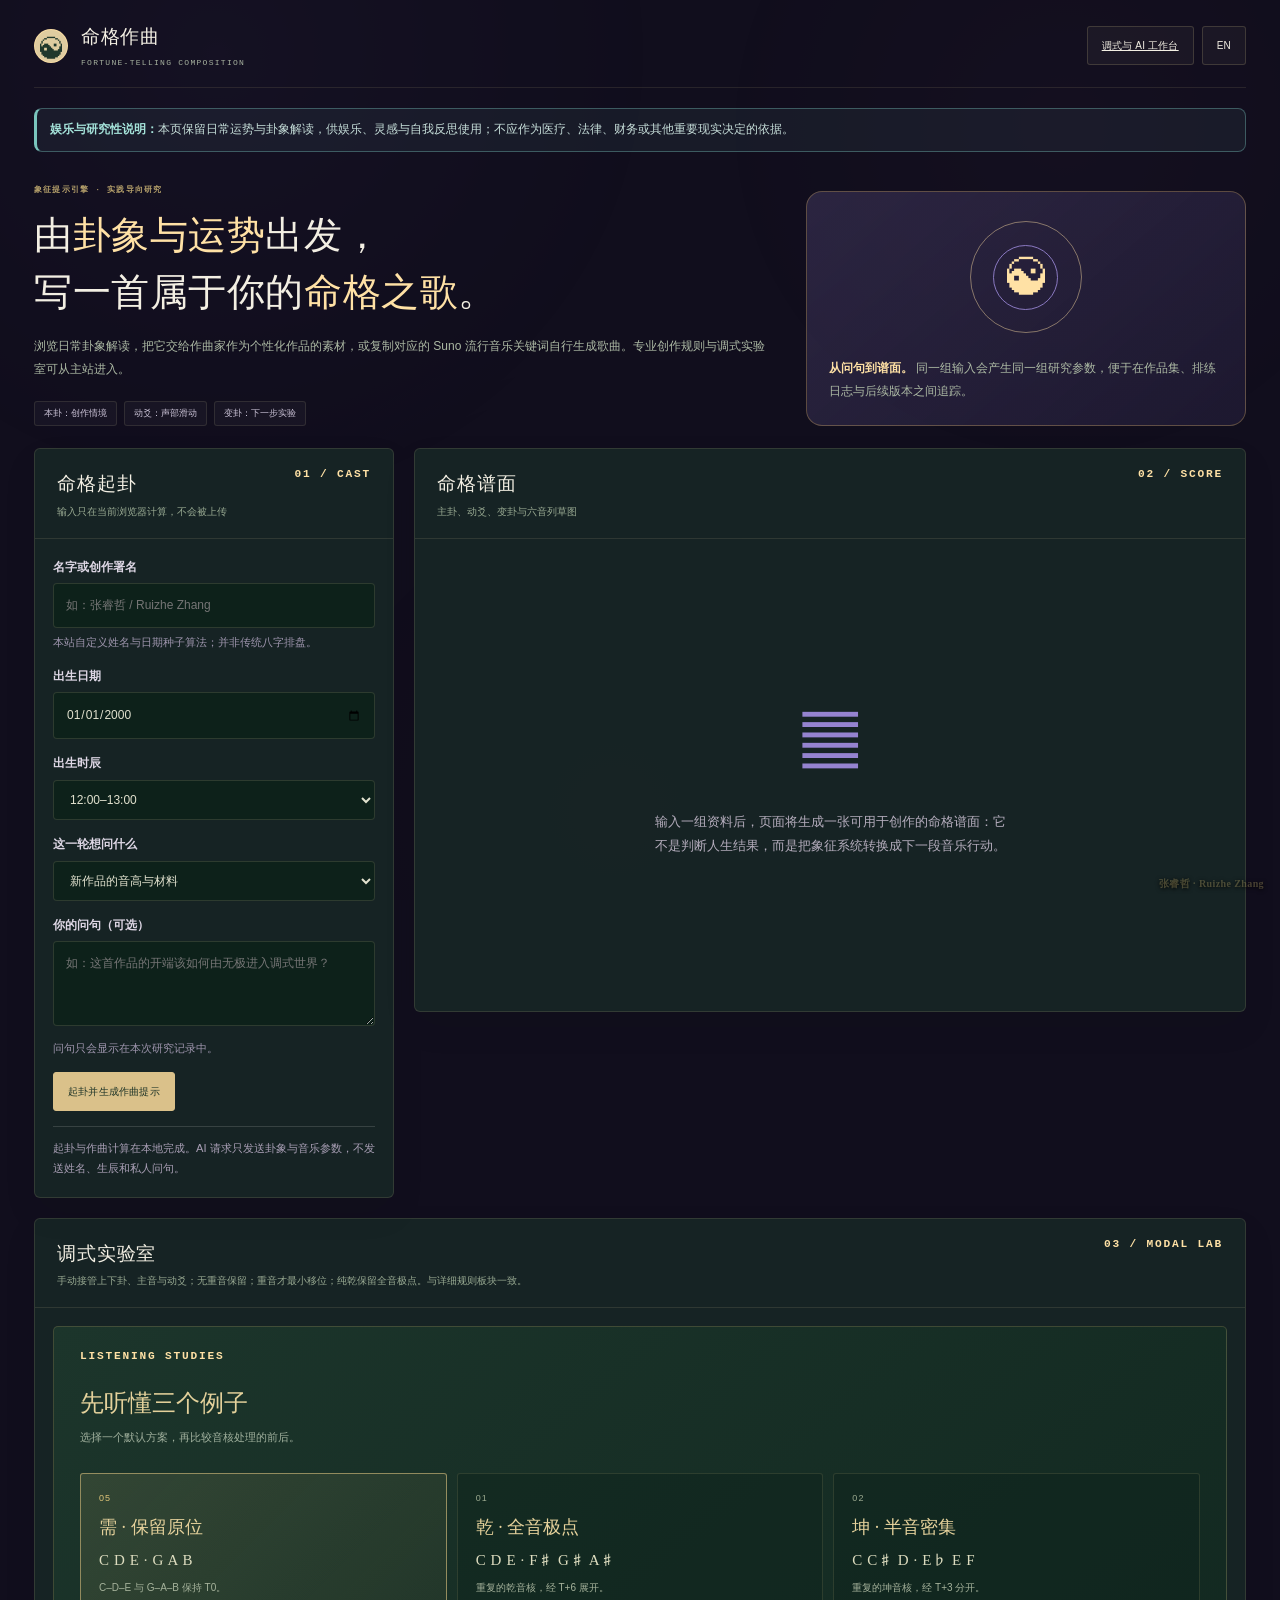
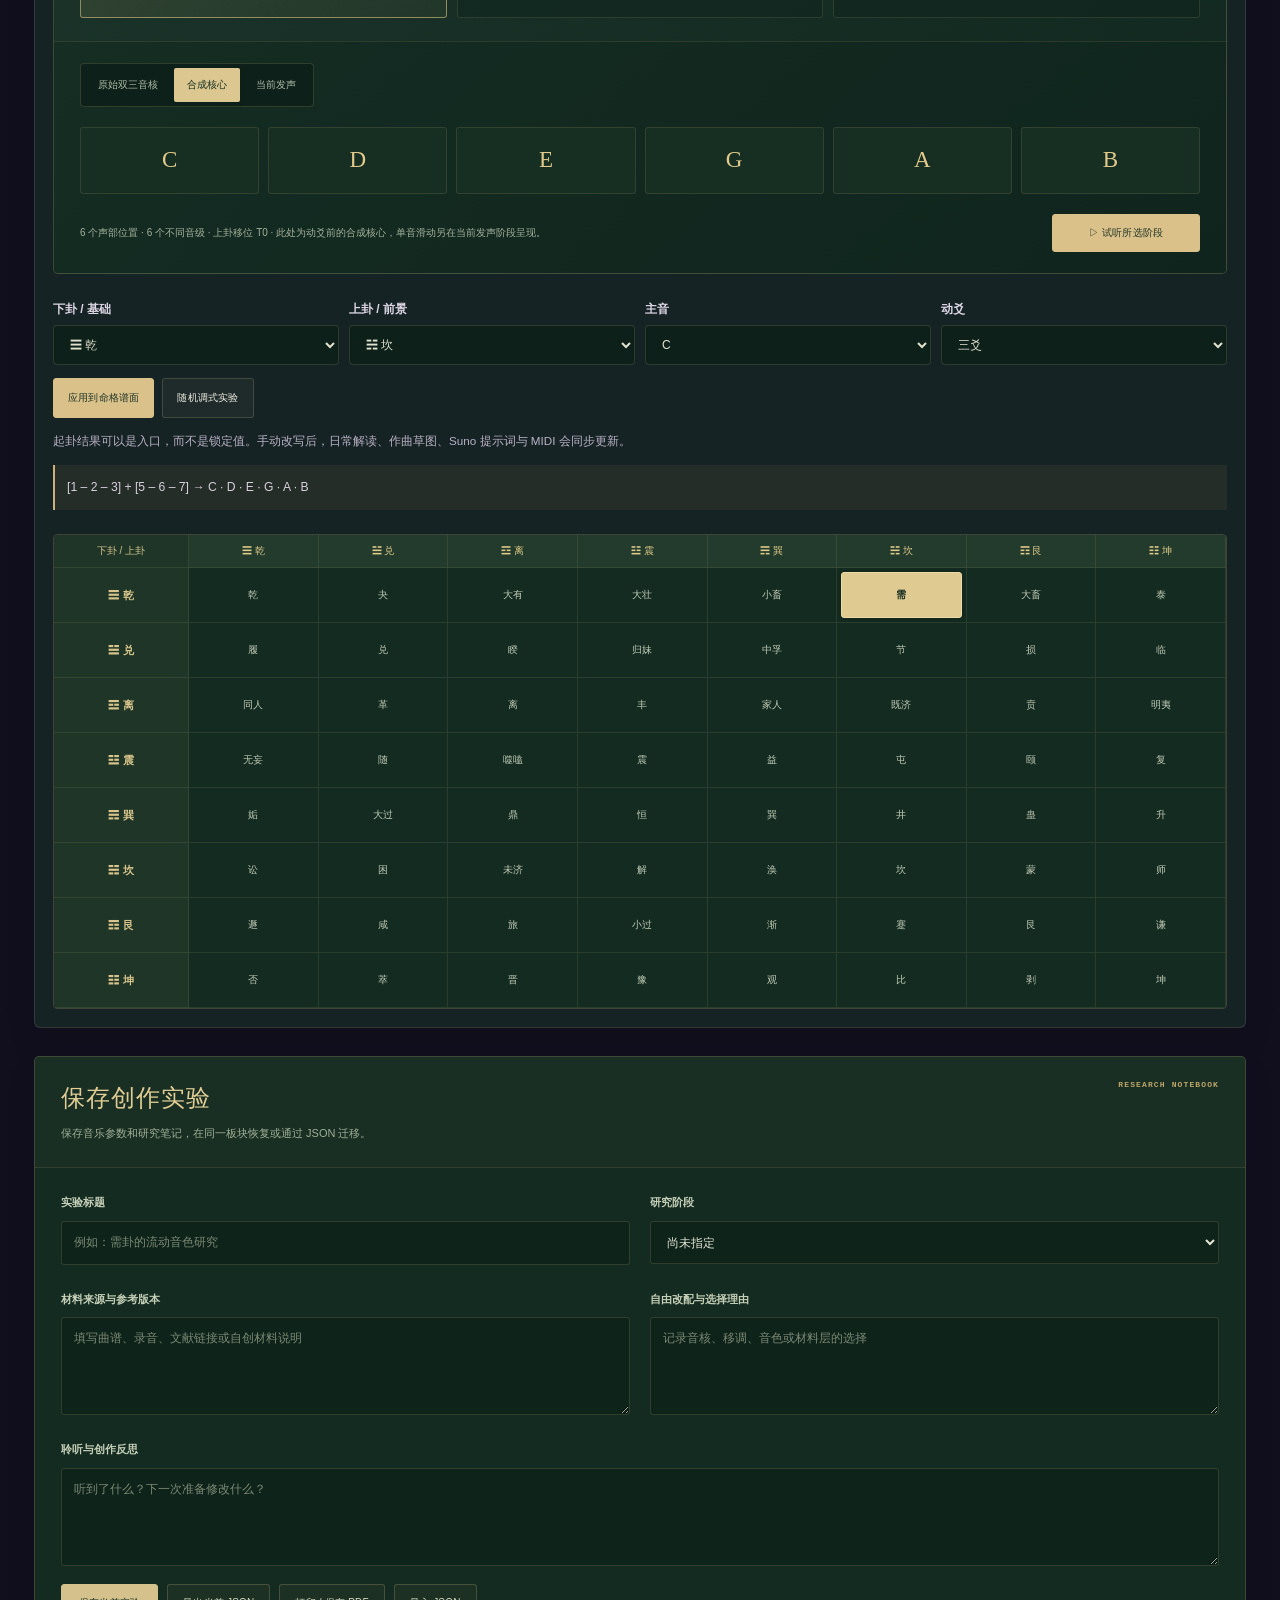
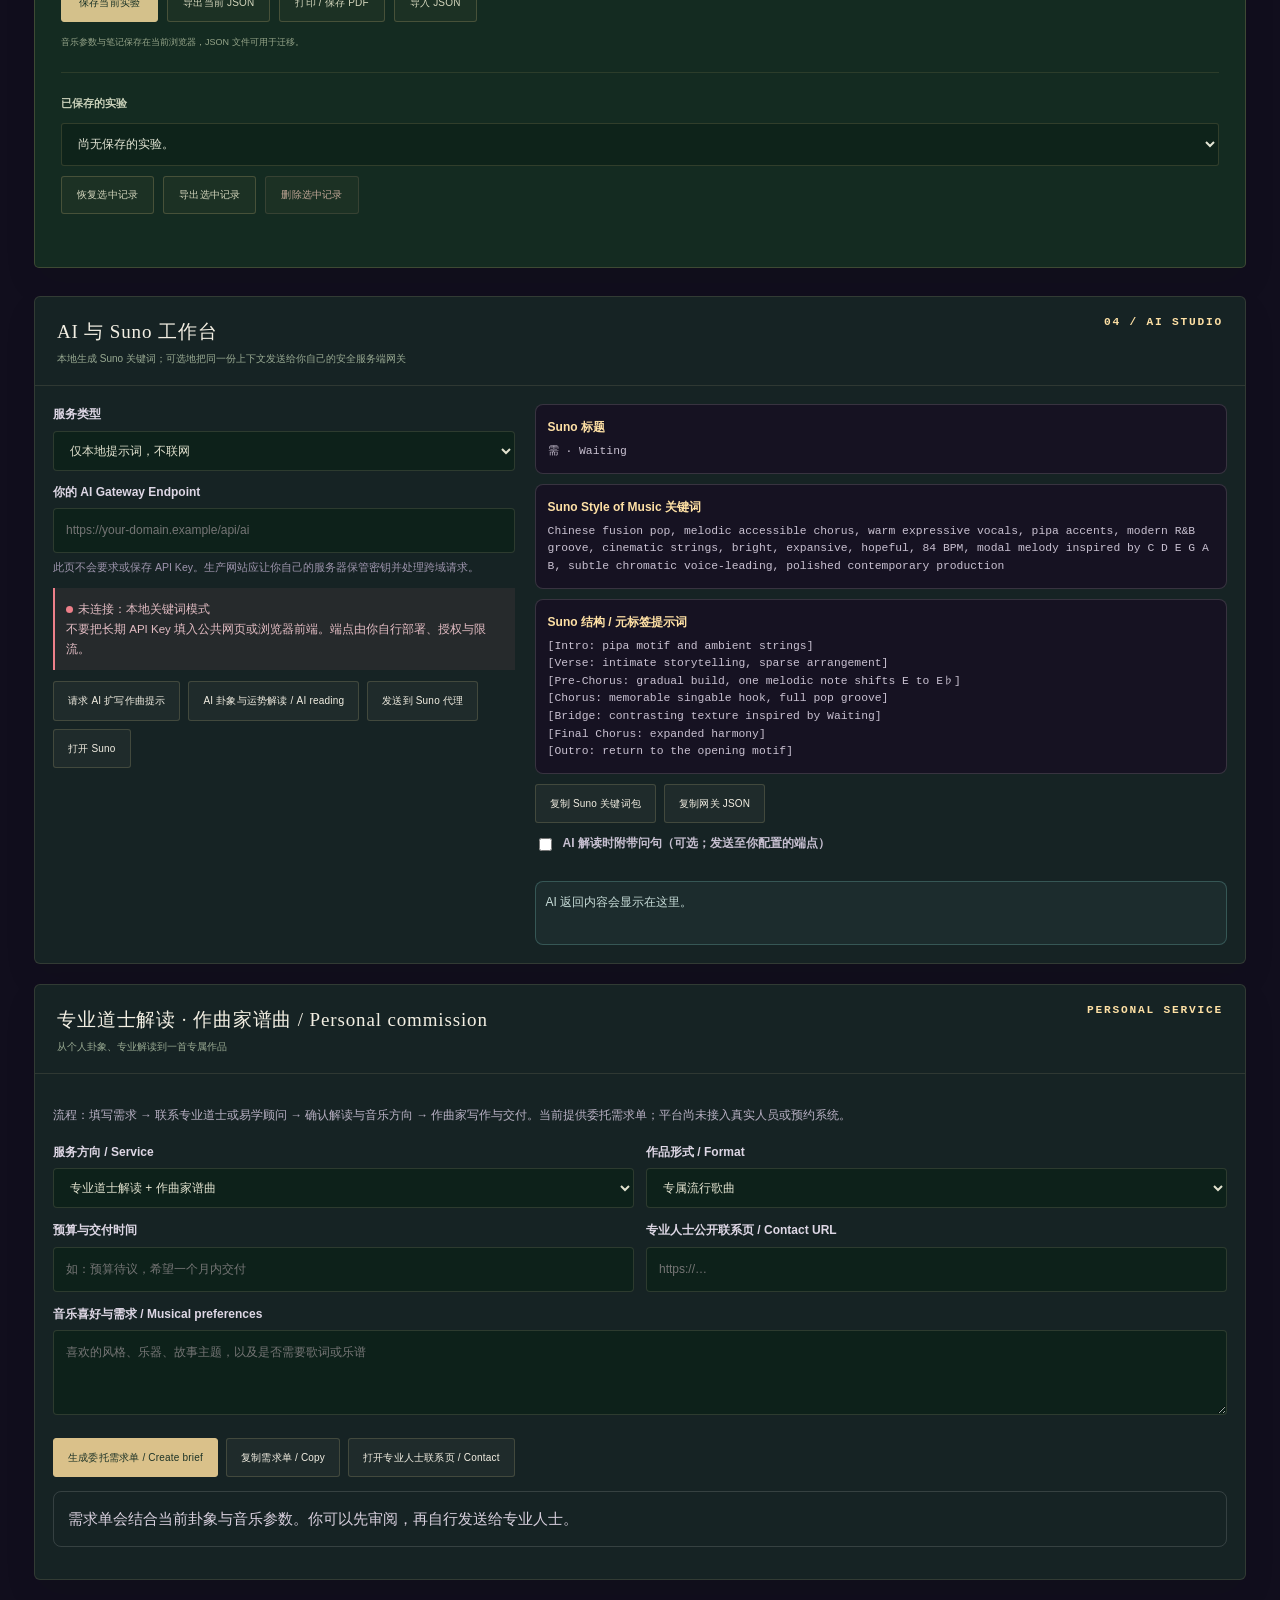
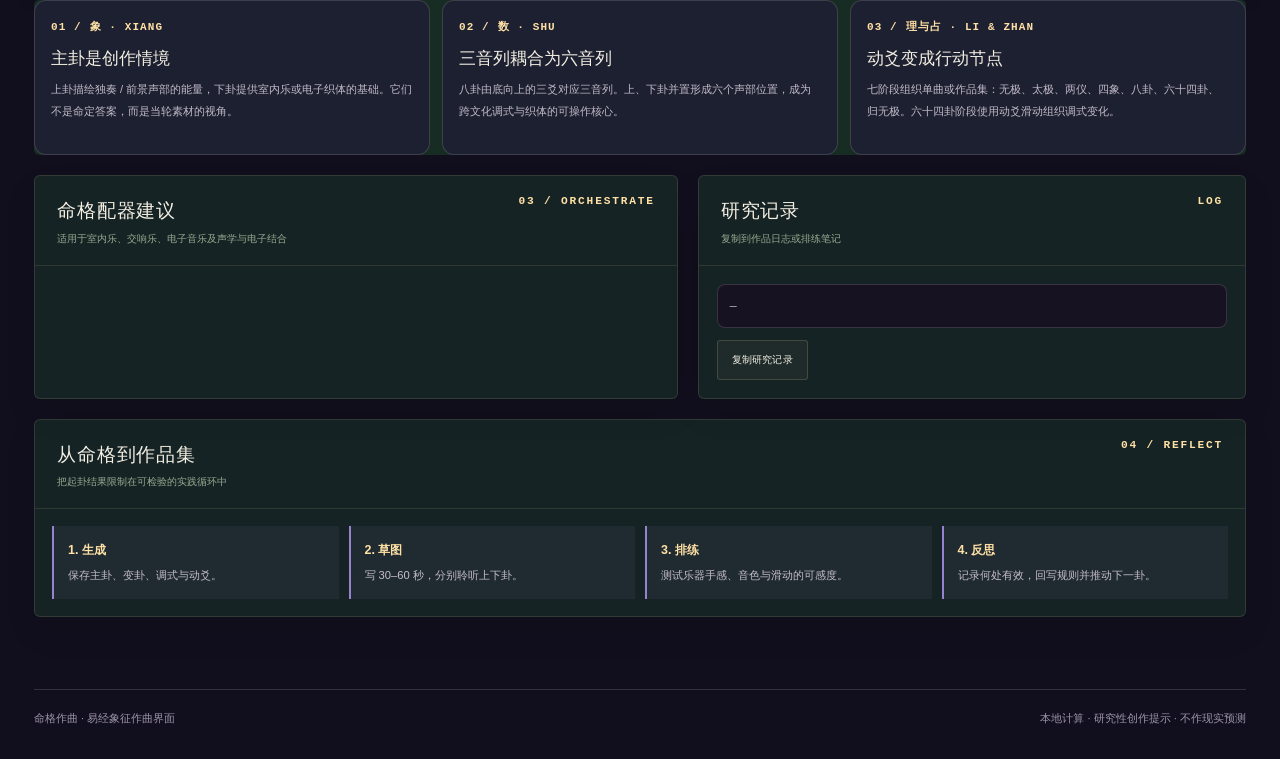
==== fortune.html @ 7e560edc "Add files via upload" ====
<!doctype html>
<html lang="zh-CN">

<head>

  <meta charset="utf-8">

  <meta name="viewport" content="width=device-width, initial-scale=1">

  <meta name="description" content="Fortune-telling Composition: a research-facing I Ching oracle and modal composition generator.">

  <title>命格作曲 | Fortune-telling Composition</title>

  <link rel="stylesheet" href="site.css"><style>

    :root{--night:#110e1d;--ink:#1b172d;--panel:#211c36;--panel-2:#292143;--paper:#f4efe8;--muted:#bdb5ca;--violet:#9583d0;--orchid:#d689ba;--gold:#dfb560;--gold-2:#ffe1a5;--rose:#ed7f89;--cyan:#7ac5bd;--line:rgba(244,239,232,.15)}

    *{box-sizing:border-box} html{scroll-behavior:smooth} body{min-width:320px;margin:0;background:var(--night);color:var(--paper);font-family:"Noto Serif SC","Songti SC",Georgia,serif;line-height:1.55}

    body:before{content:"";position:fixed;z-index:-1;inset:0;background:radial-gradient(circle at 17% 6%,rgba(149,131,208,.26),transparent 30rem),radial-gradient(circle at 83% 14%,rgba(214,137,186,.16),transparent 25rem),radial-gradient(circle at 48% 90%,rgba(223,181,96,.08),transparent 30rem)}

    button,input,select,textarea{font:inherit}button{cursor:pointer}button:focus-visible,input:focus-visible,select:focus-visible,textarea:focus-visible{outline:2px solid var(--gold-2);outline-offset:3px}.shell{width:min(1240px,calc(100% - 32px));margin:auto}.eyebrow{font:600 .7rem/1.2 ui-monospace,SFMono-Regular,Consolas,monospace;color:var(--gold-2);letter-spacing:.16em;text-transform:uppercase}h1,h2,h3,p{margin:0}

    header{padding:22px 0;display:flex;align-items:center;justify-content:space-between;gap:20px;border-bottom:1px solid var(--line)}.brand{display:flex;gap:13px;align-items:center}.seal{width:45px;height:45px;border:1px solid rgba(255,225,165,.75);border-radius:50%;display:grid;place-items:center;color:var(--gold-2);font-size:27px;box-shadow:inset 0 0 0 5px rgba(223,181,96,.08),0 0 26px rgba(223,181,96,.15)}h1{font-size:clamp(1.08rem,2.1vw,1.55rem);letter-spacing:.1em}.brand p{margin-top:2px;color:var(--muted);font:.68rem ui-monospace,monospace;letter-spacing:.08em}.header-actions{display:flex;gap:8px;align-items:center}.small-btn,.button{border:1px solid var(--line);background:rgba(244,239,232,.04);color:var(--paper);border-radius:8px;transition:.18s}.small-btn{padding:8px 10px;font-size:.75rem}.small-btn:hover,.button:hover{border-color:var(--gold);background:rgba(223,181,96,.12)}.button{padding:10px 13px;font-size:.82rem;font-weight:700}.button.primary{background:linear-gradient(135deg,var(--gold),#c7894d);border-color:var(--gold);color:#21151f}.button.primary:hover{filter:brightness(1.12);transform:translateY(-1px)}

    .notice{margin:20px 0 0;border:1px solid rgba(122,197,189,.38);border-left:3px solid var(--cyan);border-radius:8px;padding:10px 13px;background:rgba(122,197,189,.07);color:#c7dfda;font-size:.77rem}.notice strong{color:#a5e3da}.hero{padding:43px 0 32px;display:grid;grid-template-columns:1.18fr .82fr;gap:24px;align-items:end}.hero h2{margin:8px 0 13px;max-width:800px;font-size:clamp(2.25rem,4.4vw,4.25rem);line-height:1.08;letter-spacing:-.05em}.hero h2 span{color:var(--gold-2)}.hero p{max-width:720px;color:#d0c9d8;font-size:.98rem}.hero-tags{margin-top:19px;display:flex;gap:7px;flex-wrap:wrap}.chip{border:1px solid var(--line);border-radius:999px;padding:5px 9px;color:#ccc4d8;font-size:.72rem;background:rgba(255,255,255,.03)}.wheel-card{min-height:235px;border:1px solid rgba(223,181,96,.32);border-radius:16px;background:linear-gradient(140deg,rgba(149,131,208,.2),rgba(33,28,54,.76));padding:22px;display:flex;flex-direction:column;justify-content:space-between}.wheel{height:126px;position:relative;display:grid;place-items:center}.wheel:before,.wheel:after{content:"";position:absolute;border:1px solid rgba(255,225,165,.45);border-radius:50%}.wheel:before{width:110px;height:110px}.wheel:after{width:63px;height:63px;border-color:rgba(149,131,208,.9)}.wheel span{position:relative;z-index:1;color:var(--gold-2);font-size:38px;animation:float 5s ease-in-out infinite}.wheel-card p{color:#cbc1d6;font-size:.79rem}.wheel-card b{color:var(--gold-2)}@keyframes float{50%{transform:translateY(-6px) rotate(8deg)}}

    .workbench{display:grid;grid-template-columns:360px minmax(0,1fr);gap:20px;align-items:start}.panel{border:1px solid var(--line);background:rgba(33,28,54,.88);border-radius:14px;overflow:hidden;box-shadow:0 18px 50px rgba(0,0,0,.18)}.panel-head{padding:15px 18px;display:flex;gap:12px;align-items:flex-start;justify-content:space-between;border-bottom:1px solid var(--line)}.panel-head h3{font-size:.96rem;letter-spacing:.045em}.panel-head p{margin-top:2px;font-size:.72rem;color:var(--muted)}.form{padding:18px;display:grid;gap:14px}.form-grid{display:grid;grid-template-columns:1fr 1fr;gap:11px}.wide{grid-column:1/-1}label{display:block;margin-bottom:5px;color:#ded7e5;font-size:.76rem;font-weight:700}input,select,textarea{width:100%;border:1px solid rgba(244,239,232,.18);border-radius:8px;background:#161222;color:var(--paper);padding:10px;font-size:.85rem}textarea{min-height:85px;resize:vertical}.field-note{margin-top:5px;color:#9e95ad;font-size:.66rem}.privacy{margin-top:1px;padding-top:12px;border-top:1px solid var(--line);font-size:.7rem;color:#a99fb5}.result-empty{min-height:472px;display:grid;place-items:center;padding:35px;text-align:center;color:#b5adbd}.result-empty .empty-mark{display:block;color:var(--violet);font-size:62px;margin-bottom:10px}.result-empty p{max-width:360px;font-size:.84rem}.result{display:none}.result.active{display:block}.result-main{padding:20px}.oracle-top{display:grid;grid-template-columns:155px minmax(0,1fr);gap:22px;align-items:center}.hex-stage{min-height:170px;border:1px solid rgba(255,225,165,.25);border-radius:12px;background:linear-gradient(145deg,rgba(223,181,96,.12),rgba(149,131,208,.12));display:grid;place-items:center;position:relative}.hex-number{position:absolute;top:10px;left:11px;color:var(--gold-2);font:700 .68rem ui-monospace,monospace;letter-spacing:.1em}.hexagram{width:91px;display:grid;gap:6px;grid-template-rows:repeat(6,10px)}.yao{height:10px;border-radius:999px;background:var(--gold-2);box-shadow:0 0 9px rgba(255,225,165,.24)}.yao.yin{background:linear-gradient(90deg,var(--gold-2) 0 41%,transparent 41% 59%,var(--gold-2) 59%)}.yao.move{background:var(--rose);box-shadow:0 0 0 2px rgba(237,127,137,.2),0 0 15px rgba(237,127,137,.7)}.yao.yin.move{background:linear-gradient(90deg,var(--rose) 0 41%,transparent 41% 59%,var(--rose) 59%)}.identity h2{font-size:clamp(1.42rem,3vw,2.2rem);line-height:1.16}.identity h2 span{color:var(--gold-2)}.identity p{margin-top:7px;color:#c5bed0;font-size:.82rem}.sigils{display:flex;flex-wrap:wrap;gap:7px;margin-top:12px}.sigil{font-size:.7rem;color:#d8d2de;border-left:2px solid var(--orchid);padding-left:7px}.change-line{margin-top:18px;padding-top:14px;border-top:1px solid var(--line);display:grid;grid-template-columns:1fr auto;gap:14px}.change-line strong{display:block;color:var(--gold-2);font:.95rem ui-monospace,Consolas,monospace}.change-line small{color:var(--muted);font-size:.7rem}.change-line p{color:#ffc5ca;font-size:.76rem;text-align:right;max-width:255px}.fortune{margin:0 20px 20px;padding:16px;border:1px solid rgba(214,137,186,.3);background:rgba(214,137,186,.06);border-radius:10px}.fortune h3{color:#f2b6d9;font-size:.83rem}.fortune p{margin-top:6px;color:#ded1df;font-size:.82rem}.fortune .question-echo{margin-top:9px;color:#b2a5b6;font-size:.71rem;font-style:italic}.voices{padding:0 20px 20px;display:grid;grid-template-columns:repeat(6,minmax(0,1fr));gap:7px}.voice{padding:8px 5px;text-align:center;border:1px solid var(--line);border-radius:8px;background:rgba(16,13,28,.56)}.voice.changed{border-color:var(--rose);background:rgba(237,127,137,.1)}.voice .l{display:block;color:#aba2b4;font:.59rem ui-monospace,monospace}.voice b{display:block;color:var(--gold-2);font:700 1.05rem ui-monospace,Consolas,monospace;margin:3px 0}.voice small{color:#a8d0c9;font-size:.59rem}.actions{padding:0 20px 20px;display:flex;flex-wrap:wrap;gap:8px}.method{margin-top:20px;display:grid;grid-template-columns:repeat(3,minmax(0,1fr));gap:12px}.method-card{min-height:155px;padding:16px;border:1px solid var(--line);border-radius:12px;background:rgba(33,28,54,.72)}.method-card .idx{font:600 .68rem ui-monospace,monospace;color:var(--gold-2);letter-spacing:.1em}.method-card h3{margin:5px 0;font-size:.92rem}.method-card p{color:#c2baca;font-size:.76rem}.lower{margin-top:20px;display:grid;grid-template-columns:1.08fr .92fr;gap:20px}.score{padding:18px}.part{display:grid;grid-template-columns:108px 1fr;gap:10px;margin-bottom:10px}.part:last-child{margin-bottom:0}.part-label{padding:10px;background:rgba(122,197,189,.09);border-left:2px solid var(--cyan);color:#d5ebe7;font-size:.72rem}.part-content{padding:10px;background:rgba(16,13,28,.48);color:#c5becb;font-size:.75rem}.part-content strong{color:var(--gold-2)}.record{padding:18px}.record pre{white-space:pre-wrap;overflow-wrap:anywhere;margin:0;padding:12px;border:1px solid var(--line);border-radius:8px;background:#161222;color:#c7becf;font:.72rem/1.6 ui-monospace,Consolas,monospace}.record .actions{padding:12px 0 0}.research-path{margin-top:20px}.path-body{padding:17px;display:grid;grid-template-columns:repeat(4,minmax(0,1fr));gap:10px}.path{padding:14px;border-left:2px solid var(--violet);background:rgba(149,131,208,.07)}.path b{display:block;color:var(--gold-2);font-size:.78rem}.path p{margin-top:4px;color:#c5becb;font-size:.7rem}.toast{position:fixed;left:50%;bottom:20px;transform:translate(-50%,130px);opacity:0;z-index:5;border:1px solid rgba(255,225,165,.55);background:#2b2143;padding:10px 14px;border-radius:8px;color:var(--paper);font-size:.78rem;transition:.24s;box-shadow:0 12px 38px rgba(0,0,0,.4)}.toast.show{transform:translate(-50%,0);opacity:1}footer{margin-top:30px;padding:19px 0 30px;border-top:1px solid var(--line);display:flex;gap:18px;justify-content:space-between;color:#9d94aa;font-size:.7rem}

    .daily-reading{margin:0 20px 20px;padding:16px;border:1px solid rgba(122,197,189,.28);border-radius:10px;background:rgba(122,197,189,.055)}.daily-reading h3{color:#a9e5dd;font-size:.83rem}.daily-reading>p{margin-top:5px;color:#d4e3df;font-size:.77rem}.daily-grid{display:grid;grid-template-columns:repeat(3,minmax(0,1fr));gap:8px;margin-top:11px}.daily-grid div{padding:10px;border-radius:7px;background:rgba(16,13,28,.45);font-size:.72rem;color:#c8c1d1}.daily-grid b{display:block;margin-bottom:3px;color:var(--gold-2)}

    .studio-section{margin-top:20px}.studio-body{padding:18px}.manual-grid{display:grid;grid-template-columns:repeat(4,minmax(0,1fr));gap:10px;align-items:end}.manual-note{margin:13px 0 0;color:#b9b1c4;font-size:.73rem}.modal-summary{margin-top:14px;padding:12px;border-left:2px solid var(--gold);background:rgba(223,181,96,.065);color:#d9d0de;font-size:.76rem}.matrix-scroll{overflow:auto;margin-top:16px;border:1px solid var(--line);border-radius:9px}.modal-matrix{width:100%;min-width:700px;border-collapse:collapse;font-size:.68rem}.modal-matrix th,.modal-matrix td{padding:5px;border:1px solid var(--line);text-align:center}.modal-matrix th{background:#181329;color:var(--gold-2)}.modal-matrix button{min-width:66px;border:0;border-radius:4px;padding:7px 4px;background:transparent;color:#c9c1d1;font-size:.65rem;line-height:1.15}.modal-matrix button:hover{background:rgba(223,181,96,.15);color:var(--gold-2)}.modal-matrix button.active{background:var(--gold-2);color:#251c24;font-weight:700}

    .ai-grid{display:grid;grid-template-columns:.8fr 1.2fr;gap:20px;padding:18px}.api-form{display:grid;gap:11px;align-content:start}.api-warning{padding:11px;border-left:2px solid var(--rose);background:rgba(237,127,137,.07);color:#e2bcc3;font-size:.72rem}.prompt-stack{display:grid;gap:10px}.prompt-card{padding:12px;border:1px solid var(--line);border-radius:8px;background:#161222}.prompt-card h4{margin:0 0 5px;color:var(--gold-2);font-size:.75rem}.prompt-card pre{margin:0;white-space:pre-wrap;overflow-wrap:anywhere;color:#c9c1d1;font:.71rem/1.55 ui-monospace,Consolas,monospace}.gateway-result{margin-top:11px;min-height:64px;padding:10px;border:1px solid rgba(122,197,189,.28);border-radius:8px;background:rgba(122,197,189,.055);color:#c8ddd9;font-size:.75rem;white-space:pre-wrap}.api-actions{display:flex;gap:8px;flex-wrap:wrap}.status-dot{display:inline-block;width:7px;height:7px;border-radius:50%;background:var(--rose);margin-right:5px}.status-dot.ready{background:var(--cyan)}

    @media(max-width:950px){.workbench{grid-template-columns:1fr}.form{grid-template-columns:repeat(2,1fr)}.form .wide{grid-column:1/-1}.ai-grid{grid-template-columns:1fr}.manual-grid{grid-template-columns:repeat(2,1fr)}}@media(max-width:700px){.shell{width:min(100% - 22px,1240px)}header{padding-top:16px}.brand p{display:none}.hero,.lower{grid-template-columns:1fr}.hero{padding:31px 0 25px}.wheel-card{min-height:180px}.workbench,.form{display:block}.form>div{margin-bottom:13px}.form>div:last-child{margin-bottom:0}.oracle-top{grid-template-columns:110px minmax(0,1fr);gap:14px}.hex-stage{min-height:140px}.hexagram{width:68px;gap:5px;grid-template-rows:repeat(6,8px)}.yao{height:8px}.change-line{grid-template-columns:1fr}.change-line p{text-align:left}.voices{grid-template-columns:repeat(3,1fr);padding:0 15px 15px}.result-main{padding:15px}.fortune,.daily-reading{margin:0 15px 15px}.actions{padding:0 15px 15px}.method,.path-body,.daily-grid,.manual-grid{grid-template-columns:1fr}.part{grid-template-columns:94px 1fr}.studio-body,.ai-grid{padding:15px}footer{display:block}footer p+p{margin-top:5px}}

  

.cast-overlay{position:fixed;inset:0;z-index:30;background:rgba(17,14,29,.95);display:grid;place-items:center;text-align:center}.cast-overlay[hidden]{display:none}.cast-orbit{font-size:80px;color:#ffe1a5;animation:castspin 1.4s ease-in-out infinite}.cast-overlay p{margin:18px;color:#ffe1a5}.casting-bars{display:flex;gap:7px;justify-content:center}.casting-bars i{width:34px;height:7px;background:#9583d0;animation:castpulse .6s alternate infinite}.casting-bars i:nth-child(2){animation-delay:.2s}.casting-bars i:nth-child(3){animation-delay:.4s}@keyframes castspin{to{transform:rotate(360deg)}}@keyframes castpulse{to{background:#ffe1a5;transform:translateY(-8px)}}.service-inputs{display:grid;grid-template-columns:1fr 1fr;gap:12px}.service-inputs .full{grid-column:1/-1}.service-output{white-space:pre-wrap;color:#d9d0de;padding:14px;border:1px solid #ffffff22;border-radius:8px;margin:14px 0}.consent-row{font-size:.75rem;color:#c6bfd0;display:flex;align-items:center;gap:8px}.consent-row input{width:auto}@media(prefers-reduced-motion:reduce){*{animation:none!important;scroll-behavior:auto!important}}@media(max-width:650px){.service-inputs{grid-template-columns:1fr}}

</style>

<style>.research-section{margin:0 0 24px;padding:22px;background:rgba(23,44,41,.8);border:1px solid rgba(244,240,229,.18);border-radius:13px}.research-section h2{font-size:1.5rem;color:#f1cf7e;margin:4px 0 12px}.research-section h3{font-size:1rem;color:#f1cf7e;margin:8px 0}.research-section p{color:#c7d4cd;font-size:.86rem;margin:10px 0}.research-section a{color:#f1cf7e}.research-grid{display:grid;grid-template-columns:repeat(3,minmax(0,1fr));gap:14px}.research-cell{padding:14px;background:rgba(13,27,26,.7);border-radius:8px;border:1px solid #ffffff18}.case-layout{display:grid;grid-template-columns:180px minmax(0,1fr);gap:20px;align-items:start}.case-layout img{width:100%;border-radius:5px}.case-links{display:flex;gap:10px;flex-wrap:wrap;margin-top:12px}.score-preview{display:block;max-width:100%;max-height:650px;margin:14px auto;border-radius:8px}.author-watermark{position:fixed;bottom:9px;right:16px;z-index:8;pointer-events:none;user-select:none;font:600 clamp(11px,1.6vw,17px)/1.4 Georgia,serif;letter-spacing:.06em;color:rgba(241,207,126,.33);text-shadow:0 1px 4px #000}.research-section details{padding:12px;border-top:1px solid #ffffff22}.research-section summary{cursor:pointer;color:#f1cf7e}.research-section audio{width:100%;margin:9px 0}.research-cards{display:grid;grid-template-columns:repeat(4,1fr);gap:8px;margin:16px 0}.research-cards span{padding:9px;background:#10201f;font-size:.78rem;color:#c7d4cd;border-left:2px solid #6ea99c}.atlas-source{min-width:190px;font-size:.69rem;line-height:1.55;text-align:left!important}.atlas-source a{color:#f1cf7e}@media(max-width:700px){.case-layout,.research-grid{grid-template-columns:1fr}.case-layout img{max-width:150px}.research-cards{grid-template-columns:1fr 1fr}}</style><link rel="stylesheet" href="child-upgrade.css"><link rel="stylesheet" href="experiments.css"></head>

<body data-application="fortune">

  <div class="shell">

    <header>

      <div class="brand"><div class="seal" aria-hidden="true">☯</div><div><h1 data-t="brand">命格作曲</h1><p data-t="tagline">FORTUNE-TELLING COMPOSITION</p></div></div>

      <div class="header-actions"><a class="small-btn" href="#modalLab" data-t="labLink">调式与 AI 工作台</a><button class="small-btn" id="langBtn" type="button">EN</button></div>

    </header>

    <p class="notice"><strong data-t="noticeStrong">研究性说明：</strong><span data-t="notice">本页以姓名、生辰与问题生成可复现的卦象叙事和作曲提示，只用于艺术研究、灵感与自我反思；不提供现实结果、健康、法律或财务预测。</span></p>

    <div id="castOverlay" class="cast-overlay" hidden role="status" aria-live="polite"><div><div class="cast-orbit">☯</div><div class="casting-bars"><i></i><i></i><i></i><i></i><i></i><i></i></div><p id="castProgress" data-copy-zh="正在生成本卦与动爻" data-copy-en="Forming the primary hexagram and locating its moving line">正在生成本卦与动爻</p><p class="cast-method" data-research-ui="" data-copy-zh="姓名与出生信息的研究性映射" data-copy-en="A research mapping of name and birth information">姓名与出生信息的研究性映射</p></div></div><main>

      <section class="hero"><div><p class="eyebrow" data-t="eyebrow">symbolic prompt engine · practice-led research</p><h2 data-thtml="hero">让<span>命格</span>成为一段<br>可聆听、可排练的<span>作曲叙事</span>。</h2><p data-t="heroText">“命格作曲”将起卦的仪式性转化为研究中的材料选择：主卦给出此刻的创作情境，动爻标出一个横向声部滑动节点，变卦提示下一个可写作与反思的方向。</p><div class="hero-tags"><span class="chip" data-t="chip1">本卦：创作情境</span><span class="chip" data-t="chip2">动爻：声部滑动</span><span class="chip" data-t="chip3">变卦：下一步实验</span></div></div><aside class="wheel-card"><div class="wheel"><span>☯</span></div><p><b data-t="wheelTitle">从问句到谱面。</b> <span data-t="wheelText">同一组输入会产生同一组研究参数，便于在作品集、排练日志与后续版本之间追踪。</span></p></aside></section>

      <section class="workbench">

        <aside class="panel"><div class="panel-head"><div><h3 data-t="inputTitle">命格起卦</h3><p data-t="inputSub">输入只在当前浏览器计算，不会被上传</p></div><span class="eyebrow">01 / CAST</span></div>

          <form class="form" id="oracleForm"><div class="wide"><label for="name" data-t="nameLabel">名字或创作署名</label><input id="name" maxlength="80" required placeholder="如：张睿哲 / Ruizhe Zhang"><p class="field-note" data-t="nameNote">用于生成稳定的象征性起卦种子</p></div><div><label for="date" data-t="dateLabel">出生日期</label><input id="date" type="date" required></div><div><label for="hour" data-t="hourLabel">出生时辰</label><select id="hour"></select></div><div class="wide"><label for="focus" data-t="focusLabel">这一轮想问什么</label><select id="focus"><option value="material">新作品的音高与材料</option><option value="process">创作卡点与推进</option><option value="rehearsal">排练、合作与配器</option><option value="presentation">呈现、发表与听众关系</option></select></div><div class="wide"><label for="question" data-t="questionLabel">你的问句（可选）</label><textarea id="question" maxlength="200" placeholder="如：这首作品的开端该如何由无极进入调式世界？"></textarea><p class="field-note" data-t="questionNote">问句只会显示在本次研究记录中。</p></div><div class="wide"><button class="button primary" type="submit" data-t="cast">起卦并生成作曲提示</button></div><p class="privacy wide" data-t="privacy">隐私：所有计算都在本地完成。不要在此输入不希望出现在本机研究记录中的敏感资料。</p></form>

        </aside>

        <section class="panel"><div class="panel-head"><div><h3 data-t="outputTitle">命格谱面</h3><p data-t="outputSub">主卦、动爻、变卦与六音列草图</p></div><span class="eyebrow">02 / SCORE</span></div>

          <div class="result-empty" id="empty"><div><span class="empty-mark">䷀</span><p data-t="empty">输入一组资料后，页面将生成一张可用于创作的命格谱面：它不是判断人生结果，而是把象征系统转换成下一段音乐行动。</p></div></div>

          <div class="result" id="result"><div class="result-main"><div class="oracle-top"><div class="hex-stage"><span class="hex-number" id="hexNo">#––</span><div class="hexagram" id="presentHex" aria-label="present hexagram"></div></div><div class="identity"><h2 id="hexName"></h2><p id="hexStory"></p><div class="sigils"><span class="sigil" id="upperTag"></span><span class="sigil" id="lowerTag"></span><span class="sigil" id="futureTag"></span></div></div></div><div class="change-line"><div><small data-t="pitchSet">命格音高集合 / Pitch material</small><strong id="pitchSet"></strong><small id="modeMeta"></small></div><p id="moveText"></p></div></div><div class="fortune"><h3 data-t="fortuneTitle">本轮创作运势 / Creative reading</h3><p id="fortuneText"></p><p class="question-echo" id="questionEcho"></p></div><div class="daily-reading"><h3 data-t="dailyTitle">日常运势 / 娱乐性解读</h3><p data-t="dailyLead">把以下内容当作轻松的象征性阅读，而不是重要决定的依据。</p><div class="daily-grid" id="dailyGrid"></div></div><div class="voices" id="voices"></div><div class="actions"><select id="oracleInstrument" aria-label="试听乐器"><option value="guzheng">古筝合成</option><option value="pipa">琵琶合成</option><option value="erhu">二胡合成</option><option value="dizi">笛子合成</option></select><button class="button primary" id="listen" type="button" data-t="listen">试听命格音核</button><button class="button" id="midi" type="button" data-t="midi">导出 MIDI 草图</button></div></div>

        </section>

      </section>

      <section class="panel studio-section" id="modalLab">

        <div class="panel-head"><div><h3 data-t="labTitle">调式实验室</h3><p data-t="labSub">手动接管上下卦、主音与动爻；无重音保留；重音才最小移位；纯乾保留全音极点。与详细规则板块一致。</p></div><span class="eyebrow">03 / MODAL LAB</span></div>

        <div class="studio-body"><div class="manual-grid"><div><label for="manualLower" data-t="manualLowerLabel">下卦 / 基础</label><select id="manualLower"></select></div><div><label for="manualUpper" data-t="manualUpperLabel">上卦 / 前景</label><select id="manualUpper"></select></div><div><label for="manualTonic" data-t="manualTonicLabel">主音</label><select id="manualTonic"></select></div><div><label for="manualMove" data-t="manualMoveLabel">动爻</label><select id="manualMove"></select></div></div><div class="api-actions" style="margin-top:13px"><button class="button primary" id="applyManual" type="button" data-t="applyManual">应用到命格谱面</button><button class="button" id="randomModal" type="button" data-t="randomModal">随机调式实验</button></div><p class="manual-note" data-t="manualNote">起卦结果可以是入口，而不是锁定值。手动改写后，日常解读、作曲草图、Suno 提示词与 MIDI 会同步更新。</p><div class="modal-summary" id="modalSummary">—</div><div class="matrix-scroll"><table class="modal-matrix" aria-label="64-hexagram composition matrix"><thead id="modalHead"></thead><tbody id="modalBody"></tbody></table></div></div>

      </section>

      <section class="panel studio-section" id="aiStudio">

        <div class="panel-head"><div><h3 data-t="aiTitle">AI 与 Suno 工作台</h3><p data-t="aiSub">本地生成 Suno 关键词；可选地把同一份上下文发送给你自己的安全服务端网关</p></div><span class="eyebrow">04 / AI STUDIO</span></div>

        <div class="ai-grid"><div class="api-form"><div><label for="gatewayProvider" data-t="providerLabel">服务类型</label><select id="gatewayProvider"><option value="none">仅本地提示词，不联网</option><option value="suno-proxy">Suno REST 代理</option><option value="text-proxy">OpenAI 兼容文本代理</option><option value="custom">自定义 JSON 端点</option></select></div><div><label for="gatewayUrl" data-t="gatewayLabel">你的 AI Gateway Endpoint</label><input id="gatewayUrl" type="url" placeholder="https://your-domain.example/api/ai"><p class="field-note" data-t="gatewayNote">此页不会要求或保存 API Key。生产网站应让你自己的服务器保管密钥并处理跨域请求。</p></div><div class="api-warning"><span class="status-dot" id="gatewayDot"></span><span id="gatewayState" data-t="gatewayOff">未连接：本地关键词模式</span><br><span data-t="gatewayWarn">不要把长期 API Key 填入公共网页或浏览器前端。端点由你自行部署、授权与限流。</span></div><div class="api-actions"><button class="button" id="enhanceAi" type="button" data-t="enhance">请求 AI 扩写作曲提示</button><button class="button" id="readingAi" type="button">AI 卦象与运势解读 / AI reading</button><button class="button" id="sendSuno" type="button" data-t="sendSuno">发送到 Suno 代理</button><a class="button" href="https://suno.com" target="_blank" rel="noopener" data-t="openSuno">打开 Suno</a></div></div><div class="prompt-stack"><div class="prompt-card"><h4 data-t="sunoTitleLabel">Suno 标题</h4><pre id="sunoTitle">—</pre></div><div class="prompt-card"><h4 data-t="sunoStyleLabel">Suno Style of Music 关键词</h4><pre id="sunoStyle">—</pre></div><div class="prompt-card"><h4 data-t="sunoStructureLabel">Suno 结构 / 元标签提示词</h4><pre id="sunoStructure">—</pre></div><div class="api-actions"><button class="button" id="copySuno" type="button" data-t="copySuno">复制 Suno 关键词包</button><button class="button" id="copyPayload" type="button" data-t="copyPayload">复制网关 JSON</button></div><label class="consent-row"><input type="checkbox" id="includeQuestion">AI 解读时附带问句（可选；发送至你配置的端点）</label><div class="gateway-result" id="gatewayResult" data-t="gatewayReady">AI 返回内容会显示在这里。</div></div></div>

      </section>

      <section class="panel studio-section" id="professionalService"><div class="panel-head"><div><h3>专业道士解读 · 作曲家谱曲 / Personal commission</h3><p>从个人卦象、专业解读到一首专属作品</p></div><span class="eyebrow">PERSONAL SERVICE</span></div><div class="studio-body"><p class="manual-note">流程：填写需求 → 联系专业道士或易学顾问 → 确认解读与音乐方向 → 作曲家写作与交付。当前提供委托需求单；平台尚未接入真实人员或预约系统。</p><div class="service-inputs" style="margin-top:16px"><div><label for="serviceRoute">服务方向 / Service</label><select id="serviceRoute"><option>专业道士解读 + 作曲家谱曲</option><option>易学顾问解读 + 作曲家谱曲</option><option>仅委托作曲家谱曲</option></select></div><div><label for="musicFormat">作品形式 / Format</label><select id="musicFormat"><option>专属流行歌曲</option><option>器乐小品 / 琵琶与室内乐</option><option>电子音乐 / 氛围音景</option><option>待与作曲家商议</option></select></div><div><label for="serviceBudget" data-copy-zh="预算与交付时间" data-copy-en="Budget and delivery date">预算与交付时间</label><input id="serviceBudget" maxlength="150" placeholder="如：预算待议，希望一个月内交付"></div><div><label for="serviceContact">专业人士公开联系页 / Contact URL</label><input id="serviceContact" type="url" placeholder="https://…"></div><div class="full"><label for="serviceNotes">音乐喜好与需求 / Musical preferences</label><textarea id="serviceNotes" maxlength="1200" placeholder="喜欢的风格、乐器、故事主题，以及是否需要歌词或乐谱"></textarea></div></div><div class="api-actions" style="margin-top:14px"><button id="makeBrief" class="button primary" type="button">生成委托需求单 / Create brief</button><button id="copyBrief" class="button" type="button">复制需求单 / Copy</button><button id="openContact" class="button" type="button">打开专业人士联系页 / Contact</button></div><div class="service-output" id="serviceBrief">需求单会结合当前卦象与音乐参数。你可以先审阅，再自行发送给专业人士。</div></div></section><section class="method"><article class="method-card"><p class="idx" data-copy-zh="01 / 象 · XIANG" data-copy-en="01 / XIANG · SYMBOLIC IMAGERY">01 / 象 · XIANG</p><h3 data-t="m1t">主卦是创作情境</h3><p data-t="m1p">上卦描绘独奏 / 前景声部的能量，下卦提供室内乐或电子织体的基础。它们不是命定答案，而是当轮素材的视角。</p></article><article class="method-card"><p class="idx" data-copy-zh="02 / 数 · SHU" data-copy-en="02 / SHU · NUMERICAL STRUCTURE">02 / 数 · SHU</p><h3 data-t="m2t">三音列耦合为六音列</h3><p data-t="m2p">八卦由底向上的三爻对应三音列。上、下卦并置形成六个声部位置，成为跨文化调式与织体的可操作核心。</p></article><article class="method-card"><p class="idx" data-copy-zh="03 / 理与占 · LI &amp; ZHAN" data-copy-en="03 / LI &amp; ZHAN · PRINCIPLES AND DIVINATION">03 / 理与占 · LI &amp; ZHAN</p><h3 data-t="m3t">动爻变成行动节点</h3><p data-t="m3p">动爻让一个音以半音或全音滑动，产生变卦。研究价值不在“准不准”，而在是否促成可听、可排练、可反思的变化。</p></article></section>

      <section class="lower"><section class="panel"><div class="panel-head"><div><h3 data-t="orchestrationTitle">命格配器建议</h3><p data-t="orchestrationSub">让卦象成为横向、分层的音乐行为</p></div><span class="eyebrow">03 / ORCHESTRATE</span></div><div class="score" id="score"></div></section><section class="panel"><div class="panel-head"><div><h3 data-t="recordTitle">研究记录</h3><p data-t="recordSub">复制到作品日志或排练笔记</p></div><span class="eyebrow">LOG</span></div><div class="record"><pre id="recordText">—</pre><div class="actions"><button class="button" id="copyRecord" type="button" data-t="copy">复制研究记录</button></div></div></section></section>

      <section class="panel research-path"><div class="panel-head"><div><h3 data-t="pathTitle">从命格到作品集</h3><p data-t="pathSub">把起卦结果限制在可检验的实践循环中</p></div><span class="eyebrow">04 / REFLECT</span></div><div class="path-body"><div class="path"><b data-t="path1t">1. 生成</b><p data-t="path1p">保存主卦、变卦、调式与动爻。</p></div><div class="path"><b data-t="path2t">2. 草图</b><p data-t="path2p">写 30–60 秒，分别聆听上下卦。</p></div><div class="path"><b data-t="path3t">3. 排练</b><p data-t="path3p">测试乐器手感、音色与滑动的可感度。</p></div><div class="path"><b data-t="path4t">4. 反思</b><p data-t="path4p">记录何处有效，回写规则并推动下一卦。</p></div></div></section>

    </main>

    <footer><p data-t="foot1">命格作曲 · I Ching symbolic composition interface</p><p data-t="foot2">本地计算 · 研究性创作提示 · 不作现实预测</p></footer>

  </div><div id="toast" class="toast" role="status"></div>

  <script>

window.MusicVoices=(()=>{let ctx,active=[],sample=null;function context(){ctx=ctx||new(window.AudioContext||window.webkitAudioContext)();ctx.resume();return ctx}function stop(){active.forEach(n=>{try{n.stop()}catch{}});active=[]}async function load(file){sample=await context().decodeAudioData(await file.arrayBuffer())}function play(frequency,time,duration,instrument,yang=true){const c=context(),g=c.createGain();g.connect(c.destination);const begin=Math.max(c.currentTime+.03,time),attack=['erhu','dizi'].includes(instrument)?.08:.008;g.gain.setValueAtTime(0,begin);g.gain.linearRampToValueAtTime(.13,begin+attack);g.gain.exponentialRampToValueAtTime(.0001,begin+duration);if(sample){const s=c.createBufferSource();s.buffer=sample;const root=Number(document.querySelector('[data-sample-root]')?.value||60);s.playbackRate.value=frequency/(440*Math.pow(2,(root-69)/12));s.connect(g);s.start(begin);s.stop(begin+duration);active.push(s);return}if(['pipa','guzheng'].includes(instrument)){const period=Math.max(2,Math.round(c.sampleRate/frequency)),length=Math.round(c.sampleRate*duration),b=c.createBuffer(1,length,c.sampleRate),data=b.getChannelData(0),ring=new Float32Array(period);for(let i=0;i<period;i++)ring[i]=(Math.random()*2-1)*.6;const damp=instrument==='guzheng'?.997:.988;for(let i=0;i<length;i++){const k=i%period;data[i]=ring[k];ring[k]=(ring[k]+ring[(k+1)%period])*.5*damp}const s=c.createBufferSource();s.buffer=b;s.connect(g);s.start(begin);s.stop(begin+duration);active.push(s);return}const o=c.createOscillator(),filter=c.createBiquadFilter();o.type=instrument==='erhu'?'sawtooth':'sine';o.frequency.value=frequency;filter.type='lowpass';filter.frequency.value=instrument==='erhu'?2300:1700;o.connect(filter).connect(g);const vibrato=c.createOscillator(),vg=c.createGain();vibrato.frequency.value=instrument==='erhu'?5.7:4.6;vg.gain.value=instrument==='erhu'?9:3;vibrato.connect(vg).connect(o.detune);o.start(begin);vibrato.start(begin);o.stop(begin+duration);vibrato.stop(begin+duration);active.push(o,vibrato);if(instrument==='dizi'){const b=c.createBuffer(1,c.sampleRate*duration,c.sampleRate),d=b.getChannelData(0);for(let i=0;i<d.length;i++)d[i]=(Math.random()*2-1)*.06;const s=c.createBufferSource(),hp=c.createBiquadFilter();s.buffer=b;hp.type='bandpass';hp.frequency.value=frequency*3;s.connect(hp).connect(g);s.start(begin);s.stop(begin+duration);active.push(s)}}return{context,play,stop,load}})();

</script><script>

  (()=>{'use strict';

    const T=[

      {id:'qian',zh:'乾',en:'Qián / Heaven',s:'☰',b:[1,1,1],p:[0,2,4],d:'[1 – 2 – 3]',zhI:'全音、雅乐骨干与开阔上行',enI:'whole-tone openness and a Yayue pillar',zhT:'连音、保持、饱满实音',enT:'legato, tenuto and full resonance',fortune:'适合把已经出现的方向明确化：展开材料，但为每次扩张设定清晰的结构边界。'},

      {id:'kun',zh:'坤',en:'Kūn / Earth',s:'☷',b:[0,0,0],p:[0,1,2],d:'[1 – ♭2 – 2]',zhI:'半音密集与地层暗色',enI:'chromatic compression and density',zhT:'断奏、泛音、摩擦音',enT:'staccato, harmonics and friction',fortune:'适合收纳与沉积：先倾听材料的阻力，以少量音高和更细的音色层次建立重心。'},

      {id:'zhen',zh:'震',en:'Zhèn / Thunder',s:'☳',b:[1,0,0],p:[7,0,1],d:'[5 – 1 – ♭2]',zhI:'四度大跳与半音挤压',enI:'fourth leap with semitone squeeze',zhT:'强起、拨击、突发重音',enT:'attack, snap and sudden accent',fortune:'适合启动停滞的段落：让一次强烈的起音或突变成为新的时间坐标，但不要让冲击耗尽后续发展。'},

      {id:'xun',zh:'巽',en:'Xùn / Wind',s:'☴',b:[0,1,1],p:[4,5,9],d:'[3 – 4 – 6]',zhI:'清乐 / 利底亚式漂浮',enI:'Qingyue and Lydian brightness',zhT:'轻柔连线、滑音、气息',enT:'soft linkage, glissando and breath',fortune:'适合以细微渗透替代正面推进：让一个音程、手势或呼吸式节奏在不同乐器间悄然扩散。'},

      {id:'kan',zh:'坎',en:'Kǎn / Water',s:'☵',b:[0,1,0],p:[7,9,11],d:'[5 – 6 – 7]',zhI:'燕乐 / 多利亚式水态流动',enI:'Yanyue and Dorian fluidity',zhT:'涟漪循环、流动织体',enT:'rippling loops and fluid texture',fortune:'适合进入不稳定但富于细节的过程：以循环、异速或回声感维持流动，并让听者辨认其中的支点。'},

      {id:'li',zh:'离',en:'Lí / Fire',s:'☲',b:[1,0,1],p:[0,3,4],d:'[1 – ♭3 – 3]',zhI:'蓝调摩擦与火焰明灭',enI:'blues friction and flame-like brightness',zhT:'点描、颤动、泛音火花',enT:'pointillism, tremolo and sparks',fortune:'适合让冲突显形：把大小三度、音色断裂或明暗对照写得足够清楚，再以重复赋予它方向。'},

      {id:'gen',zh:'艮',en:'Gèn / Mountain',s:'☶',b:[0,0,1],p:[2,3,7],d:'[2 – ♭3 – 5]',zhI:'都节 / 拉格式静止骨干',enI:'Miyako-bushi and Raga stillness',zhT:'长音、停顿、静态重心',enT:'sustain, silence and still centre',fortune:'适合停下来校准比例：保留留白，令少量稳定音成为听觉地平线，再从静止中引出下一次动作。'},

      {id:'dui',zh:'兑',en:'Duì / Lake',s:'☱',b:[1,1,0],p:[9,0,2],d:'[6 – 1 – 2]',zhI:'羽商声调与波光反照',enI:'Yu-Shang colour and shimmering joy',zhT:'清脆拨奏、反射性回声',enT:'bright plucks and reflective echo',fortune:'适合让材料与听者建立亲和关系：使用清晰的轮廓、反射式模仿与可感知的呼吸，但避免过早收束成装饰。'}

    ];

    const D=Object.fromEntries(T.map(x=>[x.id,x]));const order=['qian','dui','li','zhen','xun','kan','gen','kun'];

    const names={'qian-qian':[1,'乾','The Creative'],'kun-kun':[2,'坤','The Receptive'],'kan-zhen':[3,'屯','Difficulty at the Beginning'],'gen-kan':[4,'蒙','Youthful Folly'],'kan-qian':[5,'需','Waiting'],'qian-kan':[6,'讼','Conflict'],'kun-kan':[7,'师','The Army'],'kan-kun':[8,'比','Holding Together'],'xun-qian':[9,'小畜','Small Taming'],'qian-dui':[10,'履','Treading'],'kun-qian':[11,'泰','Peace'],'qian-kun':[12,'否','Standstill'],'qian-li':[13,'同人','Fellowship'],'li-qian':[14,'大有','Great Possession'],'kun-gen':[15,'谦','Modesty'],'zhen-kun':[16,'豫','Enthusiasm'],'dui-zhen':[17,'随','Following'],'gen-xun':[18,'蛊','Work on the Decayed'],'kun-dui':[19,'临','Approach'],'xun-kun':[20,'观','Contemplation'],'li-zhen':[21,'噬嗑','Biting Through'],'gen-li':[22,'贲','Grace'],'gen-kun':[23,'剥','Splitting Apart'],'kun-zhen':[24,'复','Return'],'qian-zhen':[25,'无妄','Innocence'],'gen-qian':[26,'大畜','Great Taming'],'gen-zhen':[27,'颐','Nourishment'],'dui-xun':[28,'大过','Great Exceeding'],'kan-kan':[29,'坎','The Abysmal'],'li-li':[30,'离','The Clinging'],'dui-gen':[31,'咸','Influence'],'zhen-xun':[32,'恒','Duration'],'qian-gen':[33,'遯','Retreat'],'zhen-qian':[34,'大壮','Great Power'],'li-kun':[35,'晋','Progress'],'kun-li':[36,'明夷','Darkening of the Light'],'xun-li':[37,'家人','The Family'],'li-dui':[38,'睽','Opposition'],'kan-gen':[39,'蹇','Obstruction'],'zhen-kan':[40,'解','Deliverance'],'gen-dui':[41,'损','Decrease'],'xun-zhen':[42,'益','Increase'],'dui-qian':[43,'夬','Breakthrough'],'qian-xun':[44,'姤','Coming to Meet'],'dui-kun':[45,'萃','Gathering Together'],'kun-xun':[46,'升','Pushing Upward'],'dui-kan':[47,'困','Oppression'],'kan-xun':[48,'井','The Well'],'dui-li':[49,'革','Revolution'],'li-xun':[50,'鼎','The Cauldron'],'zhen-zhen':[51,'震','The Arousing'],'gen-gen':[52,'艮','Keeping Still'],'xun-gen':[53,'渐','Development'],'zhen-dui':[54,'归妹','Marrying Maiden'],'zhen-li':[55,'丰','Abundance'],'li-gen':[56,'旅','The Wanderer'],'xun-xun':[57,'巽','The Gentle'],'dui-dui':[58,'兑','The Joyous'],'xun-kan':[59,'涣','Dispersion'],'kan-dui':[60,'节','Limitation'],'xun-dui':[61,'中孚','Inner Truth'],'zhen-gen':[62,'小过','Small Exceeding'],'kan-li':[63,'既济','After Completion'],'li-kan':[64,'未济','Before Completion']};

    const notes=['C','C♯','D','E♭','E','F','F♯','G','A♭','A','B♭','B'];const $=id=>document.getElementById(id);let st={lang:'zh',upper:'kan',lower:'qian',move:2,tonic:0,futureUpper:'kan',futureLower:'qian',name:'',date:'',hour:12,focus:'material',question:''};

    const l={zh:{brand:'命格作曲',tagline:'FORTUNE-TELLING COMPOSITION',labLink:'调式实验室',noticeStrong:'研究性说明：',notice:'本页以姓名、生辰与问题生成可复现的卦象叙事和作曲提示，只用于艺术研究、灵感与自我反思；不提供现实结果、健康、法律或财务预测。',eyebrow:'象征提示引擎 · 实践导向研究',hero:'让<span>命格</span>成为一段<br>可聆听、可排练的<span>作曲叙事</span>。',heroText:'“命格作曲”将起卦的仪式性转化为研究中的材料选择：主卦给出此刻的创作情境，动爻标出一个横向声部滑动节点，变卦提示下一个可写作与反思的方向。',chip1:'本卦：创作情境',chip2:'动爻：声部滑动',chip3:'变卦：下一步实验',wheelTitle:'从问句到谱面。',wheelText:'同一组输入会产生同一组研究参数，便于在作品集、排练日志与后续版本之间追踪。',inputTitle:'命格起卦',inputSub:'输入只在当前浏览器计算，不会被上传',nameLabel:'名字或创作署名',nameNote:'用于生成稳定的象征性起卦种子',dateLabel:'出生日期',hourLabel:'出生时辰',focusLabel:'这一轮想问什么',questionLabel:'你的问句（可选）',questionNote:'问句只会显示在本次研究记录中。',cast:'起卦并生成作曲提示',privacy:'隐私：所有计算都在本地完成。不要在此输入不希望出现在本机研究记录中的敏感资料。',outputTitle:'命格谱面',outputSub:'主卦、动爻、变卦与六音列草图',empty:'输入一组资料后，页面将生成一张可用于创作的命格谱面：它不是判断人生结果，而是把象征系统转换成下一段音乐行动。',pitchSet:'命格音高集合 / Pitch material',fortuneTitle:'本轮创作运势 / Creative reading',listen:'试听命格音核',midi:'导出 MIDI 草图',m1t:'主卦是创作情境',m1p:'上卦描绘独奏 / 前景声部的能量，下卦提供室内乐或电子织体的基础。它们不是命定答案，而是当轮素材的视角。',m2t:'三音列耦合为六音列',m2p:'八卦由底向上的三爻对应三音列。上、下卦并置形成六个声部位置，成为跨文化调式与织体的可操作核心。',m3t:'动爻变成行动节点',m3p:'动爻让一个音以半音或全音滑动，产生变卦。研究价值不在“准不准”，而在是否促成可听、可排练、可反思的变化。',orchestrationTitle:'命格配器建议',orchestrationSub:'让卦象成为横向、分层的音乐行为',recordTitle:'研究记录',recordSub:'复制到作品日志或排练笔记',copy:'复制研究记录',pathTitle:'从命格到作品集',pathSub:'把起卦结果限制在可检验的实践循环中',path1t:'1. 生成',path1p:'保存主卦、变卦、调式与动爻。',path2t:'2. 草图',path2p:'写 30–60 秒，分别聆听上下卦。',path3t:'3. 排练',path3p:'测试乐器手感、音色与滑动的可感度。',path4t:'4. 反思',path4p:'记录何处有效，回写规则并推动下一卦。',foot1:'命格作曲 · 易经象征作曲界面',foot2:'本地计算 · 研究性创作提示 · 不作现实预测',line:['初爻','二爻','三爻','四爻','五爻','上爻'],upperRole:'独奏 / 前景',lowerRole:'室内乐 / 基础',future:'变卦',query:'问句',none:'未填写问句',copyOk:'研究记录已复制',audio:'正在试听命格音核',midiDone:'MIDI 草图已下载',focus:{material:'新作品的音高与材料',process:'创作卡点与推进',rehearsal:'排练、合作与配器',presentation:'呈现、发表与听众关系',life:'综合运势',career:'事业与学业',love:'感情与人际',money:'财务与生活规划'}},en:{brand:'Fortune-telling Composition',tagline:'FORTUNE-TELLING COMPOSITION',labLink:'Modal lab',noticeStrong:'Research note: ',notice:'This page creates repeatable symbolic narratives and composition prompts from a name, birth details and a question. It is for artistic research, inspiration and reflection only; it does not offer real-world, health, legal or financial predictions.',eyebrow:'symbolic prompt engine · practice-led research',hero:'Let <span>destiny pattern</span> become<br>a <span>compositional narrative</span> to hear and rehearse.',heroText:'Fortune-telling Composition translates the rituality of casting into material choices for research: the primary hexagram frames the creative situation, a moving line marks a voice-leading node, and the changed hexagram suggests the next action for composition and reflection.',chip1:'Primary: creative situation',chip2:'Moving line: voice-leading',chip3:'Changed: next experiment',wheelTitle:'From question to score.',wheelText:'The same inputs produce the same research parameters, making the results traceable across a portfolio, rehearsal log and later revision.',inputTitle:'Cast a symbolic pattern',inputSub:'Inputs are calculated locally in this browser',nameLabel:'Name or creative signature',nameNote:'used only to form a stable symbolic seed',dateLabel:'Date of birth',hourLabel:'Birth hour',focusLabel:'Focus for this round',questionLabel:'Your question (optional)',questionNote:'The question appears only in this local research record.',cast:'Cast and generate a score prompt',privacy:'Privacy: all calculations happen locally. Do not enter sensitive data you do not want in a local research note.',outputTitle:'Destiny score',outputSub:'Primary, moving line, changed hexagram and hexachord sketch',empty:'Enter a set of details to make a compositional destiny score. It does not judge life outcomes; it turns a symbolic system into a next musical action.',pitchSet:'Pitch material',fortuneTitle:'Creative reading',listen:'Audition pitch core',midi:'Export sketch MIDI',m1t:'Primary hexagram as situation',m1p:'The upper trigram carries the solo / foreground energy; the lower supplies chamber or electronic ground. They are viewpoints on material, not fixed answers.',m2t:'Trichords couple into a hexachord',m2p:'Three bottom-to-top lines make a trichord. Pair upper and lower trigrams into six voice positions, an operable core for cross-cultural modes and texture.',m3t:'Moving line as action node',m3p:'A moving line slides one pitch by a semitone or tone to create a changed hexagram. Its value is not accuracy, but whether it produces audible, rehearseable, reflectable change.',orchestrationTitle:'Scoring prompt',orchestrationSub:'Let symbols become horizontal, stratified musical actions',recordTitle:'Research record',recordSub:'Copy to a composition or rehearsal log',copy:'Copy research record',pathTitle:'From pattern to portfolio',pathSub:'Keep the cast inside an inspectable practice cycle',path1t:'1. Generate',path1p:'Save primary, changed hexagram, mode and moving line.',path2t:'2. Sketch',path2p:'Write 30–60 seconds; hear upper and lower trigrams separately.',path3t:'3. Rehearse',path3p:'Test physical gesture, timbre and audibility of the slide.',path4t:'4. Reflect',path4p:'Log what worked; revise rules and move into the next cast.',foot1:'Fortune-telling Composition · I Ching symbolic composition interface',foot2:'local calculation · research prompts · no real-world prediction',line:['Line 1','Line 2','Line 3','Line 4','Line 5','Line 6'],upperRole:'solo / foreground',lowerRole:'chamber / ground',future:'Changed hexagram',query:'Question',none:'No question entered',copyOk:'Research record copied',audio:'Auditioning pitch core',midiDone:'MIDI sketch downloaded',focus:{material:'Pitch and material for a new work',process:'Creative blockage and momentum',rehearsal:'Rehearsal, collaboration and scoring',presentation:'Presentation, publication and audience',life:'General reading',career:'Career and study',love:'Relationships',money:'Money and daily planning'}}};

    Object.assign(l.zh,{privacy:'起卦与作曲计算在本地完成。AI 请求只发送卦象与音乐参数，不发送姓名、生辰和私人问句。',nameNote:'本站自定义姓名与日期种子算法；并非传统八字排盘。',hero:'由<span>卦象与运势</span>出发，<br>写一首属于你的<span>命格之歌</span>。',heroText:'浏览日常卦象解读，把它交给作曲家作为个性化作品的素材，或复制对应的 Suno 流行音乐关键词自行生成歌曲。专业创作规则与调式实验室可从主站进入。'});

    Object.assign(l.zh,{labLink:'调式与 AI 工作台',noticeStrong:'娱乐与研究性说明：',notice:'本页保留日常运势与卦象解读，供娱乐、灵感与自我反思使用；不应作为医疗、法律、财务或其他重要现实决定的依据。',dailyTitle:'日常运势 / 娱乐性解读',dailyLead:'以轻松的象征阅读方式使用；重要问题请结合真实信息与专业意见。',labTitle:'调式实验室',labSub:'手动接管上下卦、主音与动爻；无重音保留；重音才最小移位；纯乾保留全音极点。与详细规则板块一致。',manualLowerLabel:'下卦 / 基础',manualUpperLabel:'上卦 / 前景',manualTonicLabel:'主音',manualMoveLabel:'动爻',applyManual:'应用到命格谱面',randomModal:'随机调式实验',manualNote:'起卦结果可以是入口，而不是锁定值。手动改写后，日常解读、作曲草图、Suno 提示词与 MIDI 会同步更新。',aiTitle:'AI 与 Suno 工作台',aiSub:'本地生成 Suno 关键词；可选地把同一份上下文发送给你自己的安全服务端网关',providerLabel:'服务类型',gatewayLabel:'你的 AI Gateway Endpoint',gatewayNote:'此页不会要求或保存 API Key。生产网站应让你自己的服务器保管密钥并处理跨域请求。',gatewayOff:'未连接：本地关键词模式',gatewayWarn:'不要把长期 API Key 填入公共网页或浏览器前端。端点由你自行部署、授权与限流。',enhance:'请求 AI 扩写作曲提示',sendSuno:'发送到 Suno 代理',openSuno:'打开 Suno',sunoTitleLabel:'Suno 标题',sunoStyleLabel:'Suno Style of Music 关键词',sunoStructureLabel:'Suno 结构 / 元标签提示词',copySuno:'复制 Suno 关键词包',copyPayload:'复制网关 JSON',gatewayReady:'AI 返回内容会显示在这里。',gatewayMissing:'请先选择服务类型并填写你的 Gateway Endpoint。',gatewayWorking:'正在请求你的网关…',gatewayError:'网关请求失败。请检查地址、CORS、服务器鉴权与返回格式。',gatewaySent:'已发送 Suno 代理请求。',manualApplied:'调式实验已应用到命格谱面。',sunoCopied:'Suno 关键词包已复制',payloadCopied:'网关 JSON 已复制'});

    Object.assign(l.en,{labLink:'Modal & AI studio',noticeStrong:'Entertainment and research note: ',notice:'This page keeps daily fortune-style readings and hexagram interpretation for entertainment, inspiration and reflection. Do not use it as a basis for medical, legal, financial, or other important real-world decisions.',dailyTitle:'Daily reading / entertainment only',dailyLead:'Use this as a light symbolic reading; use real information and qualified advice for important choices.',labTitle:'Modal laboratory',labSub:'Manually control upper/lower trigrams, tonic and moving line with the same trichord rules as the cast',manualLowerLabel:'Lower trigram / ground',manualUpperLabel:'Upper trigram / foreground',manualTonicLabel:'Tonic',manualMoveLabel:'Moving line',applyManual:'Apply to destiny score',randomModal:'Random modal study',manualNote:'Casting can be a starting point rather than a locked value. Manual changes update the reading, score sketch, Suno prompt and MIDI together.',aiTitle:'AI & Suno studio',aiSub:'Generate Suno keywords locally; optionally send the same context to your own secure server-side gateway',providerLabel:'Service type',gatewayLabel:'Your AI gateway endpoint',gatewayNote:'This page never requests or stores an API key. A production site should keep credentials and CORS handling on your own server.',gatewayOff:'Offline: local prompt mode',gatewayWarn:'Do not put long-lived API keys in a public webpage or browser client. Deploy, authorise and rate-limit the endpoint yourself.',enhance:'Ask AI to expand score prompt',sendSuno:'Send to Suno proxy',openSuno:'Open Suno',sunoTitleLabel:'Suno title',sunoStyleLabel:'Suno Style of Music keywords',sunoStructureLabel:'Suno structure / meta-tag prompt',copySuno:'Copy Suno prompt pack',copyPayload:'Copy gateway JSON',gatewayReady:'AI responses will appear here.',gatewayMissing:'Choose a service type and enter your gateway endpoint first.',gatewayWorking:'Requesting your gateway…',gatewayError:'Gateway request failed. Check the URL, CORS, server authentication and response shape.',gatewaySent:'Suno proxy request sent.',manualApplied:'Modal study applied to destiny score.',sunoCopied:'Suno prompt pack copied',payloadCopied:'Gateway JSON copied'});

    const oracleProfiles={"qian-qian": {"number": 1, "zh": "乾", "en": "The Creative", "shift": 6, "lower": [0, 2, 4], "upper": [6, 8, 10], "pcs": [0, 2, 4, 6, 8, 10], "sorted": [0, 2, 4, 6, 8, 10], "signedShift": 6, "originalUpper": [0, 2, 4], "raw": [0, 2, 4, 0, 2, 4], "rawDistinct": 3, "reason": "whole-tone-pole"}, "kun-kun": {"number": 2, "zh": "坤", "en": "The Receptive", "shift": 3, "lower": [0, 1, 2], "upper": [3, 4, 5], "pcs": [0, 1, 2, 3, 4, 5], "sorted": [0, 1, 2, 3, 4, 5], "signedShift": 3, "originalUpper": [0, 1, 2], "raw": [0, 1, 2, 0, 1, 2], "rawDistinct": 3, "reason": "minimum-disjoint-shift"}, "kan-zhen": {"number": 3, "zh": "屯", "en": "Difficulty at the Beginning", "shift": 11, "lower": [7, 0, 1], "upper": [6, 8, 10], "pcs": [7, 0, 1, 6, 8, 10], "sorted": [0, 1, 6, 7, 8, 10], "signedShift": -1, "originalUpper": [7, 9, 11], "raw": [7, 0, 1, 7, 9, 11], "rawDistinct": 5, "reason": "minimum-disjoint-shift"}, "qian-zhen": {"number": 25, "zh": "无妄", "en": "Innocence", "shift": 2, "lower": [7, 0, 1], "upper": [2, 4, 6], "pcs": [7, 0, 1, 2, 4, 6], "sorted": [0, 1, 2, 4, 6, 7], "signedShift": 2, "originalUpper": [0, 2, 4], "raw": [7, 0, 1, 0, 2, 4], "rawDistinct": 5, "reason": "minimum-disjoint-shift"}, "zhen-qian": {"number": 34, "zh": "大壮", "en": "Great Power", "shift": 10, "lower": [0, 2, 4], "upper": [5, 10, 11], "pcs": [0, 2, 4, 5, 10, 11], "sorted": [0, 2, 4, 5, 10, 11], "signedShift": -2, "originalUpper": [7, 0, 1], "raw": [0, 2, 4, 7, 0, 1], "rawDistinct": 5, "reason": "minimum-disjoint-shift"}, "zhen-kan": {"number": 40, "zh": "解", "en": "Deliverance", "shift": 1, "lower": [7, 9, 11], "upper": [8, 1, 2], "pcs": [7, 9, 11, 8, 1, 2], "sorted": [1, 2, 7, 8, 9, 11], "signedShift": 1, "originalUpper": [7, 0, 1], "raw": [7, 9, 11, 7, 0, 1], "rawDistinct": 5, "reason": "minimum-disjoint-shift"}, "gen-kan": {"number": 4, "zh": "蒙", "en": "Youthful Folly", "shift": 1, "lower": [7, 9, 11], "upper": [3, 4, 8], "pcs": [7, 9, 11, 3, 4, 8], "sorted": [3, 4, 7, 8, 9, 11], "signedShift": 1, "originalUpper": [2, 3, 7], "raw": [7, 9, 11, 2, 3, 7], "rawDistinct": 5, "reason": "minimum-disjoint-shift"}, "xun-qian": {"number": 9, "zh": "小畜", "en": "Small Taming", "shift": 1, "lower": [0, 2, 4], "upper": [5, 6, 10], "pcs": [0, 2, 4, 5, 6, 10], "sorted": [0, 2, 4, 5, 6, 10], "signedShift": 1, "originalUpper": [4, 5, 9], "raw": [0, 2, 4, 4, 5, 9], "rawDistinct": 5, "reason": "minimum-disjoint-shift"}, "qian-li": {"number": 13, "zh": "同人", "en": "Fellowship", "shift": 9, "lower": [0, 3, 4], "upper": [9, 11, 1], "pcs": [0, 3, 4, 9, 11, 1], "sorted": [0, 1, 3, 4, 9, 11], "signedShift": -3, "originalUpper": [0, 2, 4], "raw": [0, 3, 4, 0, 2, 4], "rawDistinct": 4, "reason": "minimum-disjoint-shift"}, "li-qian": {"number": 14, "zh": "大有", "en": "Great Possession", "shift": 3, "lower": [0, 2, 4], "upper": [3, 6, 7], "pcs": [0, 2, 4, 3, 6, 7], "sorted": [0, 2, 3, 4, 6, 7], "signedShift": 3, "originalUpper": [0, 3, 4], "raw": [0, 2, 4, 0, 3, 4], "rawDistinct": 4, "reason": "minimum-disjoint-shift"}, "dui-zhen": {"number": 17, "zh": "随", "en": "Following", "shift": 2, "lower": [7, 0, 1], "upper": [11, 2, 4], "pcs": [7, 0, 1, 11, 2, 4], "sorted": [0, 1, 2, 4, 7, 11], "signedShift": 2, "originalUpper": [9, 0, 2], "raw": [7, 0, 1, 9, 0, 2], "rawDistinct": 5, "reason": "minimum-disjoint-shift"}, "kun-dui": {"number": 19, "zh": "临", "en": "Approach", "shift": 3, "lower": [9, 0, 2], "upper": [3, 4, 5], "pcs": [9, 0, 2, 3, 4, 5], "sorted": [0, 2, 3, 4, 5, 9], "signedShift": 3, "originalUpper": [0, 1, 2], "raw": [9, 0, 2, 0, 1, 2], "rawDistinct": 4, "reason": "minimum-disjoint-shift"}, "li-zhen": {"number": 21, "zh": "噬嗑", "en": "Biting Through", "shift": 11, "lower": [7, 0, 1], "upper": [11, 2, 3], "pcs": [7, 0, 1, 11, 2, 3], "sorted": [0, 1, 2, 3, 7, 11], "signedShift": -1, "originalUpper": [0, 3, 4], "raw": [7, 0, 1, 0, 3, 4], "rawDistinct": 5, "reason": "minimum-disjoint-shift"}, "gen-qian": {"number": 26, "zh": "大畜", "en": "Great Taming", "shift": 3, "lower": [0, 2, 4], "upper": [5, 6, 10], "pcs": [0, 2, 4, 5, 6, 10], "sorted": [0, 2, 4, 5, 6, 10], "signedShift": 3, "originalUpper": [2, 3, 7], "raw": [0, 2, 4, 2, 3, 7], "rawDistinct": 5, "reason": "minimum-disjoint-shift"}, "dui-xun": {"number": 28, "zh": "大过", "en": "Great Exceeding", "shift": 1, "lower": [4, 5, 9], "upper": [10, 1, 3], "pcs": [4, 5, 9, 10, 1, 3], "sorted": [1, 3, 4, 5, 9, 10], "signedShift": 1, "originalUpper": [9, 0, 2], "raw": [4, 5, 9, 9, 0, 2], "rawDistinct": 5, "reason": "minimum-disjoint-shift"}, "dui-gen": {"number": 31, "zh": "咸", "en": "Influence", "shift": 11, "lower": [2, 3, 7], "upper": [8, 11, 1], "pcs": [2, 3, 7, 8, 11, 1], "sorted": [1, 2, 3, 7, 8, 11], "signedShift": -1, "originalUpper": [9, 0, 2], "raw": [2, 3, 7, 9, 0, 2], "rawDistinct": 5, "reason": "minimum-disjoint-shift"}, "qian-gen": {"number": 33, "zh": "遯", "en": "Retreat", "shift": 9, "lower": [2, 3, 7], "upper": [9, 11, 1], "pcs": [2, 3, 7, 9, 11, 1], "sorted": [1, 2, 3, 7, 9, 11], "signedShift": -3, "originalUpper": [0, 2, 4], "raw": [2, 3, 7, 0, 2, 4], "rawDistinct": 5, "reason": "minimum-disjoint-shift"}, "li-dui": {"number": 38, "zh": "睽", "en": "Opposition", "shift": 1, "lower": [9, 0, 2], "upper": [1, 4, 5], "pcs": [9, 0, 2, 1, 4, 5], "sorted": [0, 1, 2, 4, 5, 9], "signedShift": 1, "originalUpper": [0, 3, 4], "raw": [9, 0, 2, 0, 3, 4], "rawDistinct": 5, "reason": "minimum-disjoint-shift"}, "kan-gen": {"number": 39, "zh": "蹇", "en": "Obstruction", "shift": 1, "lower": [2, 3, 7], "upper": [8, 10, 0], "pcs": [2, 3, 7, 8, 10, 0], "sorted": [0, 2, 3, 7, 8, 10], "signedShift": 1, "originalUpper": [7, 9, 11], "raw": [2, 3, 7, 7, 9, 11], "rawDistinct": 5, "reason": "minimum-disjoint-shift"}, "gen-dui": {"number": 41, "zh": "损", "en": "Decrease", "shift": 1, "lower": [9, 0, 2], "upper": [3, 4, 8], "pcs": [9, 0, 2, 3, 4, 8], "sorted": [0, 2, 3, 4, 8, 9], "signedShift": 1, "originalUpper": [2, 3, 7], "raw": [9, 0, 2, 2, 3, 7], "rawDistinct": 5, "reason": "minimum-disjoint-shift"}, "qian-xun": {"number": 44, "zh": "姤", "en": "Coming to Meet", "shift": 11, "lower": [4, 5, 9], "upper": [11, 1, 3], "pcs": [4, 5, 9, 11, 1, 3], "sorted": [1, 3, 4, 5, 9, 11], "signedShift": -1, "originalUpper": [0, 2, 4], "raw": [4, 5, 9, 0, 2, 4], "rawDistinct": 5, "reason": "minimum-disjoint-shift"}, "dui-kun": {"number": 45, "zh": "萃", "en": "Gathering Together", "shift": 9, "lower": [0, 1, 2], "upper": [6, 9, 11], "pcs": [0, 1, 2, 6, 9, 11], "sorted": [0, 1, 2, 6, 9, 11], "signedShift": -3, "originalUpper": [9, 0, 2], "raw": [0, 1, 2, 9, 0, 2], "rawDistinct": 4, "reason": "minimum-disjoint-shift"}, "kan-xun": {"number": 48, "zh": "井", "en": "The Well", "shift": 1, "lower": [4, 5, 9], "upper": [8, 10, 0], "pcs": [4, 5, 9, 8, 10, 0], "sorted": [0, 4, 5, 8, 9, 10], "signedShift": 1, "originalUpper": [7, 9, 11], "raw": [4, 5, 9, 7, 9, 11], "rawDistinct": 5, "reason": "minimum-disjoint-shift"}, "dui-li": {"number": 49, "zh": "革", "en": "Revolution", "shift": 11, "lower": [0, 3, 4], "upper": [8, 11, 1], "pcs": [0, 3, 4, 8, 11, 1], "sorted": [0, 1, 3, 4, 8, 11], "signedShift": -1, "originalUpper": [9, 0, 2], "raw": [0, 3, 4, 9, 0, 2], "rawDistinct": 5, "reason": "minimum-disjoint-shift"}, "zhen-dui": {"number": 54, "zh": "归妹", "en": "Marrying Maiden", "shift": 10, "lower": [9, 0, 2], "upper": [5, 10, 11], "pcs": [9, 0, 2, 5, 10, 11], "sorted": [0, 2, 5, 9, 10, 11], "signedShift": -2, "originalUpper": [7, 0, 1], "raw": [9, 0, 2, 7, 0, 1], "rawDistinct": 5, "reason": "minimum-disjoint-shift"}, "zhen-li": {"number": 55, "zh": "丰", "en": "Abundance", "shift": 1, "lower": [0, 3, 4], "upper": [8, 1, 2], "pcs": [0, 3, 4, 8, 1, 2], "sorted": [0, 1, 2, 3, 4, 8], "signedShift": 1, "originalUpper": [7, 0, 1], "raw": [0, 3, 4, 7, 0, 1], "rawDistinct": 5, "reason": "minimum-disjoint-shift"}, "xun-kan": {"number": 59, "zh": "涣", "en": "Dispersion", "shift": 1, "lower": [7, 9, 11], "upper": [5, 6, 10], "pcs": [7, 9, 11, 5, 6, 10], "sorted": [5, 6, 7, 9, 10, 11], "signedShift": 1, "originalUpper": [4, 5, 9], "raw": [7, 9, 11, 4, 5, 9], "rawDistinct": 5, "reason": "minimum-disjoint-shift"}, "xun-dui": {"number": 61, "zh": "中孚", "en": "Inner Truth", "shift": 1, "lower": [9, 0, 2], "upper": [5, 6, 10], "pcs": [9, 0, 2, 5, 6, 10], "sorted": [0, 2, 5, 6, 9, 10], "signedShift": 1, "originalUpper": [4, 5, 9], "raw": [9, 0, 2, 4, 5, 9], "rawDistinct": 5, "reason": "minimum-disjoint-shift"}, "kan-li": {"number": 63, "zh": "既济", "en": "After Completion", "shift": 0, "lower": [0, 3, 4], "upper": [7, 9, 11], "pcs": [0, 3, 4, 7, 9, 11], "sorted": [0, 3, 4, 7, 9, 11], "signedShift": 0, "originalUpper": [7, 9, 11], "raw": [0, 3, 4, 7, 9, 11], "rawDistinct": 6, "reason": "already-disjoint"}, "li-kan": {"number": 64, "zh": "未济", "en": "Before Completion", "shift": 0, "lower": [7, 9, 11], "upper": [0, 3, 4], "pcs": [7, 9, 11, 0, 3, 4], "sorted": [0, 3, 4, 7, 9, 11], "signedShift": 0, "originalUpper": [0, 3, 4], "raw": [7, 9, 11, 0, 3, 4], "rawDistinct": 6, "reason": "already-disjoint"}, "kun-kan": {"number": 7, "zh": "师", "en": "The Army", "shift": 0, "lower": [7, 9, 11], "upper": [0, 1, 2], "pcs": [7, 9, 11, 0, 1, 2], "sorted": [0, 1, 2, 7, 9, 11], "signedShift": 0, "originalUpper": [0, 1, 2], "raw": [7, 9, 11, 0, 1, 2], "rawDistinct": 6, "reason": "already-disjoint"}, "kan-kun": {"number": 8, "zh": "比", "en": "Holding Together", "shift": 0, "lower": [0, 1, 2], "upper": [7, 9, 11], "pcs": [0, 1, 2, 7, 9, 11], "sorted": [0, 1, 2, 7, 9, 11], "signedShift": 0, "originalUpper": [7, 9, 11], "raw": [0, 1, 2, 7, 9, 11], "rawDistinct": 6, "reason": "already-disjoint"}, "qian-dui": {"number": 10, "zh": "履", "en": "Treading", "shift": 1, "lower": [9, 0, 2], "upper": [1, 3, 5], "pcs": [9, 0, 2, 1, 3, 5], "sorted": [0, 1, 2, 3, 5, 9], "signedShift": 1, "originalUpper": [0, 2, 4], "raw": [9, 0, 2, 0, 2, 4], "rawDistinct": 4, "reason": "minimum-disjoint-shift"}, "kun-qian": {"number": 11, "zh": "泰", "en": "Peace", "shift": 9, "lower": [0, 2, 4], "upper": [9, 10, 11], "pcs": [0, 2, 4, 9, 10, 11], "sorted": [0, 2, 4, 9, 10, 11], "signedShift": -3, "originalUpper": [0, 1, 2], "raw": [0, 2, 4, 0, 1, 2], "rawDistinct": 4, "reason": "minimum-disjoint-shift"}, "qian-kun": {"number": 12, "zh": "否", "en": "Standstill", "shift": 3, "lower": [0, 1, 2], "upper": [3, 5, 7], "pcs": [0, 1, 2, 3, 5, 7], "sorted": [0, 1, 2, 3, 5, 7], "signedShift": 3, "originalUpper": [0, 2, 4], "raw": [0, 1, 2, 0, 2, 4], "rawDistinct": 4, "reason": "minimum-disjoint-shift"}, "kun-gen": {"number": 15, "zh": "谦", "en": "Modesty", "shift": 11, "lower": [2, 3, 7], "upper": [11, 0, 1], "pcs": [2, 3, 7, 11, 0, 1], "sorted": [0, 1, 2, 3, 7, 11], "signedShift": -1, "originalUpper": [0, 1, 2], "raw": [2, 3, 7, 0, 1, 2], "rawDistinct": 5, "reason": "minimum-disjoint-shift"}, "zhen-kun": {"number": 16, "zh": "豫", "en": "Enthusiasm", "shift": 10, "lower": [0, 1, 2], "upper": [5, 10, 11], "pcs": [0, 1, 2, 5, 10, 11], "sorted": [0, 1, 2, 5, 10, 11], "signedShift": -2, "originalUpper": [7, 0, 1], "raw": [0, 1, 2, 7, 0, 1], "rawDistinct": 4, "reason": "minimum-disjoint-shift"}, "gen-xun": {"number": 18, "zh": "蛊", "en": "Work on the Decayed", "shift": 0, "lower": [4, 5, 9], "upper": [2, 3, 7], "pcs": [4, 5, 9, 2, 3, 7], "sorted": [2, 3, 4, 5, 7, 9], "signedShift": 0, "originalUpper": [2, 3, 7], "raw": [4, 5, 9, 2, 3, 7], "rawDistinct": 6, "reason": "already-disjoint"}, "xun-kun": {"number": 20, "zh": "观", "en": "Contemplation", "shift": 0, "lower": [0, 1, 2], "upper": [4, 5, 9], "pcs": [0, 1, 2, 4, 5, 9], "sorted": [0, 1, 2, 4, 5, 9], "signedShift": 0, "originalUpper": [4, 5, 9], "raw": [0, 1, 2, 4, 5, 9], "rawDistinct": 6, "reason": "already-disjoint"}, "gen-li": {"number": 22, "zh": "贲", "en": "Grace", "shift": 11, "lower": [0, 3, 4], "upper": [1, 2, 6], "pcs": [0, 3, 4, 1, 2, 6], "sorted": [0, 1, 2, 3, 4, 6], "signedShift": -1, "originalUpper": [2, 3, 7], "raw": [0, 3, 4, 2, 3, 7], "rawDistinct": 5, "reason": "minimum-disjoint-shift"}, "gen-kun": {"number": 23, "zh": "剥", "en": "Splitting Apart", "shift": 1, "lower": [0, 1, 2], "upper": [3, 4, 8], "pcs": [0, 1, 2, 3, 4, 8], "sorted": [0, 1, 2, 3, 4, 8], "signedShift": 1, "originalUpper": [2, 3, 7], "raw": [0, 1, 2, 2, 3, 7], "rawDistinct": 5, "reason": "minimum-disjoint-shift"}, "kun-zhen": {"number": 24, "zh": "复", "en": "Return", "shift": 2, "lower": [7, 0, 1], "upper": [2, 3, 4], "pcs": [7, 0, 1, 2, 3, 4], "sorted": [0, 1, 2, 3, 4, 7], "signedShift": 2, "originalUpper": [0, 1, 2], "raw": [7, 0, 1, 0, 1, 2], "rawDistinct": 4, "reason": "minimum-disjoint-shift"}, "gen-zhen": {"number": 27, "zh": "颐", "en": "Nourishment", "shift": 1, "lower": [7, 0, 1], "upper": [3, 4, 8], "pcs": [7, 0, 1, 3, 4, 8], "sorted": [0, 1, 3, 4, 7, 8], "signedShift": 1, "originalUpper": [2, 3, 7], "raw": [7, 0, 1, 2, 3, 7], "rawDistinct": 5, "reason": "minimum-disjoint-shift"}, "li-li": {"number": 30, "zh": "离", "en": "The Clinging", "shift": 2, "lower": [0, 3, 4], "upper": [2, 5, 6], "pcs": [0, 3, 4, 2, 5, 6], "sorted": [0, 2, 3, 4, 5, 6], "signedShift": 2, "originalUpper": [0, 3, 4], "raw": [0, 3, 4, 0, 3, 4], "rawDistinct": 3, "reason": "minimum-disjoint-shift"}, "zhen-xun": {"number": 32, "zh": "恒", "en": "Duration", "shift": 0, "lower": [4, 5, 9], "upper": [7, 0, 1], "pcs": [4, 5, 9, 7, 0, 1], "sorted": [0, 1, 4, 5, 7, 9], "signedShift": 0, "originalUpper": [7, 0, 1], "raw": [4, 5, 9, 7, 0, 1], "rawDistinct": 6, "reason": "already-disjoint"}, "li-kun": {"number": 35, "zh": "晋", "en": "Progress", "shift": 3, "lower": [0, 1, 2], "upper": [3, 6, 7], "pcs": [0, 1, 2, 3, 6, 7], "sorted": [0, 1, 2, 3, 6, 7], "signedShift": 3, "originalUpper": [0, 3, 4], "raw": [0, 1, 2, 0, 3, 4], "rawDistinct": 5, "reason": "minimum-disjoint-shift"}, "kun-li": {"number": 36, "zh": "明夷", "en": "Darkening of the Light", "shift": 9, "lower": [0, 3, 4], "upper": [9, 10, 11], "pcs": [0, 3, 4, 9, 10, 11], "sorted": [0, 3, 4, 9, 10, 11], "signedShift": -3, "originalUpper": [0, 1, 2], "raw": [0, 3, 4, 0, 1, 2], "rawDistinct": 5, "reason": "minimum-disjoint-shift"}, "xun-li": {"number": 37, "zh": "家人", "en": "The Family", "shift": 1, "lower": [0, 3, 4], "upper": [5, 6, 10], "pcs": [0, 3, 4, 5, 6, 10], "sorted": [0, 3, 4, 5, 6, 10], "signedShift": 1, "originalUpper": [4, 5, 9], "raw": [0, 3, 4, 4, 5, 9], "rawDistinct": 5, "reason": "minimum-disjoint-shift"}, "xun-zhen": {"number": 42, "zh": "益", "en": "Increase", "shift": 0, "lower": [7, 0, 1], "upper": [4, 5, 9], "pcs": [7, 0, 1, 4, 5, 9], "sorted": [0, 1, 4, 5, 7, 9], "signedShift": 0, "originalUpper": [4, 5, 9], "raw": [7, 0, 1, 4, 5, 9], "rawDistinct": 6, "reason": "already-disjoint"}, "dui-qian": {"number": 43, "zh": "夬", "en": "Breakthrough", "shift": 1, "lower": [0, 2, 4], "upper": [10, 1, 3], "pcs": [0, 2, 4, 10, 1, 3], "sorted": [0, 1, 2, 3, 4, 10], "signedShift": 1, "originalUpper": [9, 0, 2], "raw": [0, 2, 4, 9, 0, 2], "rawDistinct": 4, "reason": "minimum-disjoint-shift"}, "kun-xun": {"number": 46, "zh": "升", "en": "Pushing Upward", "shift": 0, "lower": [4, 5, 9], "upper": [0, 1, 2], "pcs": [4, 5, 9, 0, 1, 2], "sorted": [0, 1, 2, 4, 5, 9], "signedShift": 0, "originalUpper": [0, 1, 2], "raw": [4, 5, 9, 0, 1, 2], "rawDistinct": 6, "reason": "already-disjoint"}, "li-xun": {"number": 50, "zh": "鼎", "en": "The Cauldron", "shift": 11, "lower": [4, 5, 9], "upper": [11, 2, 3], "pcs": [4, 5, 9, 11, 2, 3], "sorted": [2, 3, 4, 5, 9, 11], "signedShift": -1, "originalUpper": [0, 3, 4], "raw": [4, 5, 9, 0, 3, 4], "rawDistinct": 5, "reason": "minimum-disjoint-shift"}, "gen-gen": {"number": 52, "zh": "艮", "en": "Keeping Still", "shift": 2, "lower": [2, 3, 7], "upper": [4, 5, 9], "pcs": [2, 3, 7, 4, 5, 9], "sorted": [2, 3, 4, 5, 7, 9], "signedShift": 2, "originalUpper": [2, 3, 7], "raw": [2, 3, 7, 2, 3, 7], "rawDistinct": 3, "reason": "minimum-disjoint-shift"}, "xun-gen": {"number": 53, "zh": "渐", "en": "Development", "shift": 0, "lower": [2, 3, 7], "upper": [4, 5, 9], "pcs": [2, 3, 7, 4, 5, 9], "sorted": [2, 3, 4, 5, 7, 9], "signedShift": 0, "originalUpper": [4, 5, 9], "raw": [2, 3, 7, 4, 5, 9], "rawDistinct": 6, "reason": "already-disjoint"}, "li-gen": {"number": 56, "zh": "旅", "en": "The Wanderer", "shift": 1, "lower": [2, 3, 7], "upper": [1, 4, 5], "pcs": [2, 3, 7, 1, 4, 5], "sorted": [1, 2, 3, 4, 5, 7], "signedShift": 1, "originalUpper": [0, 3, 4], "raw": [2, 3, 7, 0, 3, 4], "rawDistinct": 5, "reason": "minimum-disjoint-shift"}, "xun-xun": {"number": 57, "zh": "巽", "en": "The Gentle", "shift": 2, "lower": [4, 5, 9], "upper": [6, 7, 11], "pcs": [4, 5, 9, 6, 7, 11], "sorted": [4, 5, 6, 7, 9, 11], "signedShift": 2, "originalUpper": [4, 5, 9], "raw": [4, 5, 9, 4, 5, 9], "rawDistinct": 3, "reason": "minimum-disjoint-shift"}, "dui-dui": {"number": 58, "zh": "兑", "en": "The Joyous", "shift": 1, "lower": [9, 0, 2], "upper": [10, 1, 3], "pcs": [9, 0, 2, 10, 1, 3], "sorted": [0, 1, 2, 3, 9, 10], "signedShift": 1, "originalUpper": [9, 0, 2], "raw": [9, 0, 2, 9, 0, 2], "rawDistinct": 3, "reason": "minimum-disjoint-shift"}, "dui-kan": {"number": 60, "zh": "节", "en": "Limitation", "shift": 1, "lower": [7, 9, 11], "upper": [10, 1, 3], "pcs": [7, 9, 11, 10, 1, 3], "sorted": [1, 3, 7, 9, 10, 11], "signedShift": 1, "originalUpper": [9, 0, 2], "raw": [7, 9, 11, 9, 0, 2], "rawDistinct": 5, "reason": "minimum-disjoint-shift"}, "kan-dui": {"number": 60, "zh": "节", "en": "Limitation", "shift": 11, "lower": [9, 0, 2], "upper": [6, 8, 10], "pcs": [9, 0, 2, 6, 8, 10], "sorted": [0, 2, 6, 8, 9, 10], "signedShift": -1, "originalUpper": [7, 9, 11], "raw": [9, 0, 2, 7, 9, 11], "rawDistinct": 5, "reason": "minimum-disjoint-shift"}, "zhen-gen": {"number": 62, "zh": "小过", "en": "Small Exceeding", "shift": 11, "lower": [2, 3, 7], "upper": [6, 11, 0], "pcs": [2, 3, 7, 6, 11, 0], "sorted": [0, 2, 3, 6, 7, 11], "signedShift": -1, "originalUpper": [7, 0, 1], "raw": [2, 3, 7, 7, 0, 1], "rawDistinct": 5, "reason": "minimum-disjoint-shift"}, "zhen-zhen": {"number": 51, "zh": "震", "en": "The Arousing", "shift": 2, "lower": [7, 0, 1], "upper": [9, 2, 3], "pcs": [7, 0, 1, 9, 2, 3], "sorted": [0, 1, 2, 3, 7, 9], "signedShift": 2, "originalUpper": [7, 0, 1], "raw": [7, 0, 1, 7, 0, 1], "rawDistinct": 3, "reason": "minimum-disjoint-shift"}, "kan-qian": {"number": 5, "zh": "需", "en": "Waiting", "shift": 0, "lower": [0, 2, 4], "upper": [7, 9, 11], "pcs": [0, 2, 4, 7, 9, 11], "sorted": [0, 2, 4, 7, 9, 11], "signedShift": 0, "originalUpper": [7, 9, 11], "raw": [0, 2, 4, 7, 9, 11], "rawDistinct": 6, "reason": "already-disjoint"}, "qian-kan": {"number": 6, "zh": "讼", "en": "Conflict", "shift": 0, "lower": [7, 9, 11], "upper": [0, 2, 4], "pcs": [7, 9, 11, 0, 2, 4], "sorted": [0, 2, 4, 7, 9, 11], "signedShift": 0, "originalUpper": [0, 2, 4], "raw": [7, 9, 11, 0, 2, 4], "rawDistinct": 6, "reason": "already-disjoint"}, "kan-kan": {"number": 29, "zh": "坎", "en": "The Abysmal", "shift": 1, "lower": [7, 9, 11], "upper": [8, 10, 0], "pcs": [7, 9, 11, 8, 10, 0], "sorted": [0, 7, 8, 9, 10, 11], "signedShift": 1, "originalUpper": [7, 9, 11], "raw": [7, 9, 11, 7, 9, 11], "rawDistinct": 3, "reason": "minimum-disjoint-shift"}};

    const loc=()=>l[st.lang]; const pair=(u=st.upper,lo=st.lower)=>names[`${u}-${lo}`]||[0,'复合卦','Composite'];const pcs=()=>[...oracleProfiles[st.upper+'-'+st.lower].pcs];const bits=()=>[...D[st.lower].b,...D[st.upper].b];const pitch=p=>notes[(p+st.tonic+120)%12];const noteSet=()=>pcs().map(pitch);const change=()=>{const a=pcs(),b=bits(),dir=b[st.move]?-1:1;return{old:pitch(a[st.move]),next:pitch(a[st.move]+dir),dir,bit:b[st.move],pc:(a[st.move]+dir+12)%12}};

    function init(){const hours=$('hour');hours.innerHTML=Array.from({length:24},(_,i)=>`<option value="${i}" ${i===12?'selected':''}>${String(i).padStart(2,'0')}:00–${String(i+1).padStart(2,'0')}:00</option>`).join('');$('date').value='2000-01-01';$('oracleForm').addEventListener('submit',animatedCast);$('listen').addEventListener('click',audition);$('midi').addEventListener('click',exportMidi);$('copyRecord').addEventListener('click',copyRecord);$('langBtn').addEventListener('click',toggleLanguage);$('applyManual').addEventListener('click',applyManual);$('randomModal').addEventListener('click',randomModal);$('enhanceAi').addEventListener('click',()=>callGateway('expand_composition'));$('sendSuno').addEventListener('click',()=>callGateway('suno_generate'));$('copySuno').addEventListener('click',copySuno);$('copyPayload').addEventListener('click',copyPayload);$('gatewayProvider').addEventListener('change',updateGatewayState);$('gatewayUrl').addEventListener('input',updateGatewayState);applyLanguage();populateManualControls();updateGatewayState()}

    function populateManualControls(){const optionList=T.map(t=>`<option value="${t.id}">${t.s} ${st.lang==='zh'?t.zh:t.en}</option>`).join('');$('manualLower').innerHTML=optionList;$('manualUpper').innerHTML=optionList;$('manualTonic').innerHTML=notes.map((n,i)=>`<option value="${i}">${n}</option>`).join('');$('manualMove').innerHTML=loc().line.map((x,i)=>`<option value="${i}">${x}</option>`).join('');$('manualLower').value=st.lower;$('manualUpper').value=st.upper;$('manualTonic').value=st.tonic;$('manualMove').value=st.move}

    function resolveFuture(){const b=bits().slice();b[st.move]=b[st.move]?0:1;const key3=a=>T.find(t=>t.b.every((v,i)=>v===a[i])).id;st.futureLower=key3(b.slice(0,3));st.futureUpper=key3(b.slice(3))}

    function cleanName(name){return [...name.trim()].reduce((n,c)=>((n*31+c.codePointAt(0))>>>0),7)} function cast(e){e.preventDefault();const form=e.currentTarget; if(!form.reportValidity())return;st.name=$('name').value.trim();st.date=$('date').value;st.hour=Number($('hour').value);st.focus=$('focus').value;st.question=$('question').value.trim();const [y,m,d]=st.date.split('-').map(Number),h=cleanName(st.name);st.upper=order[(h+y+st.hour)%8];st.lower=order[(h+m*3+d*5)%8];st.move=(h+y+m+d+st.hour)%6;st.tonic=(h+y*3+m*7+d+st.hour)%12;resolveFuture();render();$('result').scrollIntoView({behavior:'smooth',block:'center'})}

    function applyManual(){st.lower=$('manualLower').value;st.upper=$('manualUpper').value;st.tonic=Number($('manualTonic').value);st.move=Number($('manualMove').value);resolveFuture();render();flash(loc().manualApplied)} function randomModal(){st.lower=order[Math.floor(Math.random()*8)];st.upper=order[Math.floor(Math.random()*8)];st.tonic=Math.floor(Math.random()*12);st.move=Math.floor(Math.random()*6);resolveFuture();render();flash(loc().manualApplied)}

    function glyph(el,b,m=-1){el.innerHTML='';[...b].reverse().forEach((v,r)=>{const x=document.createElement('div');x.className=`yao ${v?'yang':'yin'} ${5-r===m?'move':''}`;el.append(x)})}

    function renderCompositionBase(){const L=loc(),U=D[st.upper],Lo=D[st.lower],Fup=D[st.futureUpper],Flo=D[st.futureLower],n=pair(),fn=pair(st.futureUpper,st.futureLower),c=change(),set=noteSet();$('empty').style.display='none';$('result').classList.add('active');glyph($('presentHex'),bits(),st.move);$('hexNo').textContent=`#${String(n[0]).padStart(2,'0')}`;$('hexName').innerHTML=st.lang==='zh'?`${n[1]} <span>${n[2]}</span>`:`${n[2]} <span>${n[1]}</span>`;$('hexStory').textContent=st.lang==='zh'?`上${U.zh}${U.s} 与下${Lo.zh}${Lo.s} 在“${L.focus[st.focus]}”这一问题上相遇；把它作为本轮作品的象征情境。`:`Upper ${U.en} ${U.s} meets lower ${Lo.en} ${Lo.s} around “${L.focus[st.focus]}”. Treat it as a symbolic situation for this writing round.`;$('upperTag').textContent=`${L.upperRole}: ${U.s} ${st.lang==='zh'?U.zh:U.en} ${U.d}`;$('lowerTag').textContent=`${L.lowerRole}: ${Lo.s} ${st.lang==='zh'?Lo.zh:Lo.en} ${Lo.d}`;$('futureTag').textContent=`${L.future}: ${Fup.s}${Flo.s} ${st.lang==='zh'?fn[1]:fn[2]}`;$('pitchSet').textContent=set.join(' · ');$('modeMeta').textContent=st.lang==='zh'?`主音 ${notes[st.tonic]} · ${new Set(set).size} 个不同音级（动爻前） · ${new Set(pcs().map((p,i)=>i===st.move?c.pc:p)).size} 个（动爻后）`:`Tonic ${notes[st.tonic]} · ${new Set(set).size} distinct before slide / ${new Set(pcs().map((p,i)=>i===st.move?c.pc:p)).size} after slide`;$('moveText').textContent=st.lang==='zh'?`${L.line[st.move]}：${c.bit?'阳 → 阴，收束张力':'阴 → 阳，开放推进'}；令 ${c.old} → ${c.next}，其余五个声部保持。`:`${L.line[st.move]}: ${c.bit?'Yang → Yin, tighten the tension':'Yin → Yang, open the motion'}; move ${c.old} → ${c.next} while retaining the other five positions.`;

      const fortune=st.lang==='zh'?U.fortune:{qian:'Favour clear expansion: unfold the material but give every expansion a structural limit.',kun:'Favour gathering and sedimentation: listen to resistance and establish gravity through few pitches and fine timbral layers.',zhen:'Favour a start that disrupts stasis: let one attack or change make a new time-coordinate, then sustain its aftermath.',xun:'Favour subtle permeation over frontal progress: let one interval, gesture or breath rhythm spread quietly between instruments.',kan:'Favour an unstable but detailed process: use loops, differing speeds or echo while leaving the listener an audible foothold.',li:'Favour visible friction: write the contrast of major/minor third, timbral split or light/shade clearly, then give it direction through repetition.',gen:'Favour a pause to calibrate proportion: retain silence and let stable pitches make a horizon before the next action.',dui:'Favour rapport between material and listener: use a clear contour, reflective imitation and audible breath without reducing it to decoration.'}[U.id];$('fortuneText').textContent=st.lang==='zh'?`${fortune} 变卦 ${st.lang==='zh'?fn[1]:fn[2]} 提示：不要把这次结果当作结论，而把它作为下一段 30–60 秒草图的限定条件。`:`${fortune} The changed hexagram ${fn[2]} suggests a constraint for the next 30–60 second sketch, not a conclusion.`;$('questionEcho').textContent=`${L.query}: ${st.question||L.none}`;

      $('voices').innerHTML='';set.forEach((p,i)=>{const v=document.createElement('div');v.className=`voice ${i===st.move?'changed':''}`;v.innerHTML=`<span class="l">${L.line[i]}</span><b>${i===st.move?c.next:p}</b><small>${i<3?L.lowerRole:L.upperRole}</small>`;$('voices').append(v)});renderScore(U,Lo,Fup,Flo,c);renderRecord(n,fn,U,Lo,c,set);renderDaily();renderModal();renderSuno()}

    function renderScore(U,Lo,Fup,Flo,c){const L=loc(),s=noteSet(),futureSet=oracleProfiles[st.futureUpper+'-'+st.futureLower].pcs.map(pitch).join(' · ');$('score').innerHTML=`<div class="part"><div class="part-label">${L.lowerRole}<br><b>${Lo.s} ${st.lang==='zh'?Lo.zh:Lo.en}</b></div><div class="part-content"><strong>${s.slice(0,3).join(' · ')}</strong><br>${st.lang==='zh'?Lo.zhT:Lo.enT}。${st.lang==='zh'?'把三音列分给低声部 / 内声部，以持续音、异速节奏或稀疏对位建立地面。':'Distribute the trichord through lower and inner voices as sustain, differing speeds or sparse counterpoint.'}</div></div><div class="part"><div class="part-label">${L.upperRole}<br><b>${U.s} ${st.lang==='zh'?U.zh:U.en}</b></div><div class="part-content"><strong>${s.slice(3).join(' · ')}</strong><br>${st.lang==='zh'?U.zhT:U.enT}。${st.lang==='zh'?'把它写成时间化的旋律 / 手势，不必同时垂直按下。':'Write it as time-based melody or gesture rather than simultaneous vertical attack.'}</div></div><div class="part"><div class="part-label">${L.line[st.move]}<br><b>${c.old} → ${c.next}</b></div><div class="part-content">${st.lang==='zh'?`保持其余五音，令该节点以滑音、微分音、力度渐变或音色滤波完成横向过渡。变卦材料可作为下一段的候选，而非立即替换。候选：${futureSet}`:`Retain the other five notes; make this horizontal shift audible with glissando, microtonal inflection, dynamic shaping or timbral filtering. Treat the changed set as a candidate for the next section, not an immediate replacement: ${futureSet}`}</div></div>`}

    function renderRecord(n,fn,U,Lo,c,set){
      const english=st.lang==='en',L=loc();
      const value=(zh,en)=>english?en:zh;
      const rows=[value('命格作曲研究记录','FORTUNE-TELLING COMPOSITION RESEARCH LOG'),
        value('署名','Signature')+' — '+st.name,
        value('输入日期与时段','Input date and hour')+' — '+st.date+' / '+String(st.hour).padStart(2,'0')+':00',
        value('本轮主题','Focus')+' — '+L.focus[st.focus],
        L.query+' — '+(st.question||L.none),'',
        value('本卦','Primary hexagram')+' — #'+n[0]+' '+(english?n[2]:n[1]),
        value('上下卦','Upper and lower trigrams')+' — '+(english?U.en:U.zh)+' / '+(english?Lo.en:Lo.zh),
        value('变卦','Changed hexagram')+' — #'+fn[0]+' '+(english?fn[2]:fn[1]),
        value('主音','Tonic')+' — '+notes[st.tonic],
        value('合成核心','Core pitch material')+' — '+set.join(' · '),
        value('动爻','Moving line')+' — '+L.line[st.move]+' / '+c.old+' → '+c.next,'',
        value('后续实践可写一段短习作，并记录配器、主题及排练带来的变化。','Develop a short study, documenting changes in instrumentation, thematic treatment and rehearsal.')];
      $('recordText').textContent=rows.join('\n');
    }
    

    function FupSymbol(){return D[st.futureUpper].s}

    function legacyAudition(){const C=window.AudioContext||window.webkitAudioContext;if(!C){flash('Web Audio is unavailable');return}const ctx=new C(),a=pcs(),c=change();a[st.move]=c.pc;const now=ctx.currentTime+.04;a.forEach((pc,i)=>{const f=261.6256*Math.pow(2,(pc+st.tonic)/12),o=ctx.createOscillator(),o2=ctx.createOscillator(),g=ctx.createGain(),filt=ctx.createBiquadFilter();o.type=i<3?'triangle':'sine';o.frequency.value=f;o2.type='sine';o2.frequency.value=f*2.01;o2.detune.value=i%2?5:-5;filt.type='lowpass';filt.frequency.value=1900;g.gain.setValueAtTime(.0001,now);g.gain.exponentialRampToValueAtTime(.1,now+.02+i*.04);g.gain.exponentialRampToValueAtTime(.0001,now+1.5+i*.09);o.connect(filt);o2.connect(filt);filt.connect(g).connect(ctx.destination);o.start(now+i*.11);o2.start(now+i*.11);o.stop(now+1.9);o2.stop(now+1.9)});flash(loc().audio)}

    function vlq(n){const b=[n&127];while(n>>=7)b.unshift((n&127)|128);return b}function exportMidi(){const a=pcs(),c=change();a[st.move]=c.pc;const e=[0,255,81,3,12,53,0,0,255,3,14,...new TextEncoder().encode('Ming Ge Sketch')];a.forEach((p,i)=>{const m=60+p+st.tonic;e.push(...vlq(0),144,m,76,...vlq(288),128,m,0)});e.push(0,255,47,0);const n=e.length,file=new Uint8Array([77,84,104,100,0,0,0,6,0,0,0,1,1,224,77,84,114,107,(n>>>24)&255,(n>>>16)&255,(n>>>8)&255,n&255,...e]),aTag=document.createElement('a');aTag.href=URL.createObjectURL(new Blob([file],{type:'audio/midi'}));aTag.download=`MingGe_${pair()[1]}_${notes[st.tonic]}.mid`;aTag.click();setTimeout(()=>URL.revokeObjectURL(aTag.href),800);flash(loc().midiDone)}

    async function copyRecord(){try{await navigator.clipboard.writeText($('recordText').textContent);flash(loc().copyOk)}catch{const r=document.createRange();r.selectNodeContents($('recordText'));const s=getSelection();s.removeAllRanges();s.addRange(r);document.execCommand('copy');s.removeAllRanges();flash(loc().copyOk)}}

    function toggleLanguage(){st.lang=st.lang==='zh'?'en':'zh';document.documentElement.lang=st.lang==='zh'?'zh-CN':'en';$('langBtn').textContent=st.lang==='zh'?'EN':'中文';applyLanguage();if($('result').classList.contains('active'))render()}function applyLanguageOriginal(){const L=loc();document.querySelectorAll('[data-t]').forEach(e=>e.textContent=L[e.dataset.t]||'');document.querySelectorAll('[data-thtml]').forEach(e=>e.innerHTML=L[e.dataset.thtml]||'');$('focus').innerHTML=Object.entries(L.focus).map(([v,t])=>`<option value="${v}" ${v===st.focus?'selected':''}>${t}</option>`).join('');$('name').placeholder=st.lang==='zh'?'如：张睿哲 / Ruizhe Zhang':'e.g. Ruizhe Zhang';$('question').placeholder=st.lang==='zh'?'如：这首作品的开端该如何由无极进入调式世界？':'e.g. How can this work move from Wuji into a modal world?';document.title=st.lang==='zh'?'命格作曲 | Fortune-telling Composition':'Fortune-telling Composition | Symbolic Score';renderModal()}function flash(t){const x=$('toast');x.textContent=t;x.classList.add('show');clearTimeout(flash.t);flash.t=setTimeout(()=>x.classList.remove('show'),2300)}



    function renderDaily(){const themes={qian:['积极开拓','把愿望说清楚，留出倾听空间。','适合梳理目标，以小步骤推进。'],kun:['稳步积累','温和回应，给关系留出缓冲。','关注已有资源与日常秩序。'],zhen:['变化与启动','变化时先沟通，避免急于下结论。','适合开启一个小项目并观察反馈。'],xun:['沟通与渗透','用细致表达增进理解。','持续的小行动有助于建立节奏。'],kan:['谨慎与流动','不确定时先确认彼此的想法。','收集信息，给计划预留弹性。'],li:['表达与清晰','坦诚表达，也留意对方感受。','让关键目标更清楚，逐步验证。'],gen:['停顿与校准','尊重边界，给彼此空间。','先整理优先级再开始下一步。'],dui:['交流与共鸣','用轻松交流建立连接。','适合分享想法与寻找合作。']};const t=themes[st.upper];const fields=st.lang==='zh'?[['整体卦意',t[0]],['感情与人际',t[1]],['事业与学习',t[2]],['财务习惯','回顾预算与支出，重大安排依据现实资料。'],['生活节奏','安排休息与日常活动，留意自己的感受。'],['卦象寄语','把这次阅读当作反思与创作的起点。']]:[['Overall image',D[st.upper].en],['Relationships','Communicate clearly and respect personal boundaries.'],['Work and study','Choose a small next step and observe real feedback.'],['Money habits','Review spending and use real information for decisions.'],['Daily rhythm','Make room for rest and ordinary routines.'],['Reflection','Use this reading as an inspiration for your next musical story.']];$('dailyGrid').innerHTML=fields.map(([a,b])=>'<div><b>'+a+'</b>'+b+'</div>').join('')}

    function renderModal(){
      populateManualControls();
      const english=st.lang==='en', label=id=>english?D[id].en:D[id].zh;
      $('modalSummary').textContent=D[st.lower].d+' + '+D[st.upper].d+' → '+noteSet().join(' · ');
      $('modalHead').innerHTML='<tr><th scope="col">'+(english?'Lower / upper':'下卦 / 上卦')+'</th>'+order.map(id=>'<th scope="col">'+D[id].s+' '+label(id)+'</th>').join('')+'</tr>';
      $('modalBody').innerHTML='';
      order.forEach(lower=>{
        const row=document.createElement('tr'),heading=document.createElement('th');
        heading.scope='row';heading.textContent=D[lower].s+' '+label(lower);row.append(heading);
        order.forEach(upper=>{
          const name=names[upper+'-'+lower],cell=document.createElement('td'),button=document.createElement('button');
          const selected=upper===st.upper&&lower===st.lower;
          button.type='button';button.className=selected?'active':'';
          button.textContent=english?String(name[0]).padStart(2,'0')+' '+name[2]:name[1];
          button.setAttribute('aria-pressed',String(selected));
          button.setAttribute('aria-label',english?'Hexagram '+name[0]+', '+name[2]+', lower '+D[lower].en+', upper '+D[upper].en:'第'+name[0]+'卦 '+name[1]+'，下'+D[lower].zh+'，上'+D[upper].zh);
          button.title=english?'#'+name[0]+' '+name[2]:'第'+name[0]+'卦 '+name[1];
          button.addEventListener('click',()=>{st.upper=upper;st.lower=lower;resolveFuture();render();});
          cell.append(button);row.append(cell);
        });
        $('modalBody').append(row);
      });
    }

    function renderSuno(){const n=pair(),c=change();$('sunoTitle').textContent=n[1]+' · '+n[2];$('sunoStyle').textContent='Chinese fusion pop, melodic accessible chorus, warm expressive vocals, pipa accents, modern R&B groove, cinematic strings, '+(bits().reduce((a,b)=>a+b,0)>3?'bright, expansive, hopeful':'intimate, reflective, atmospheric')+', 84 BPM, modal melody inspired by '+noteSet().join(' ')+', subtle chromatic voice-leading, polished contemporary production';$('sunoStructure').textContent='[Intro: pipa motif and ambient strings]\n[Verse: intimate storytelling, sparse arrangement]\n[Pre-Chorus: gradual build, one melodic note shifts '+c.old+' to '+c.next+']\n[Chorus: memorable singable hook, full pop groove]\n[Bridge: contrasting texture inspired by '+pair(st.futureUpper,st.futureLower)[2]+']\n[Final Chorus: expanded harmony]\n[Outro: return to the opening motif]';}

    function payload(action='expand_composition'){return{action,provider:$('gatewayProvider').value,context:{primary:pair(),changed:pair(st.futureUpper,st.futureLower),upper:st.upper,lower:st.lower,tonic:notes[st.tonic],pitches:noteSet(),movingLine:st.move+1,slide:change()},style:$('sunoStyle').textContent,structure:$('sunoStructure').textContent,question:action==='fortune_reading'&&$('includeQuestion').checked?st.question:undefined,readingLanguage:st.lang,instructions:action==='fortune_reading'?'Provide a rich symbolic I Ching reading covering overall outlook, relationships, career and daily life. Explain uncertainty; no guaranteed predictions or diagnosis. Connect the reading to musical imagery.': 'Provide a composition brief and accessible pop music prompts. Treat fortune interpretations as symbolic entertainment. Do not claim factual predictions.'}}

    async function copyText(text){try{await navigator.clipboard.writeText(text)}catch{const el=document.createElement('textarea');el.value=text;document.body.append(el);el.select();document.execCommand('copy');el.remove()}}

    async function copySuno(){await copyText($('sunoTitle').textContent+'\n\n'+$('sunoStyle').textContent+'\n\n'+$('sunoStructure').textContent);flash(loc().sunoCopied)}

    async function copyPayload(){await copyText(JSON.stringify(payload(),null,2));flash(loc().payloadCopied)}

    function updateGatewayState(){const ready=$('gatewayUrl').value.trim()&&$('gatewayProvider').value!=='none';$('gatewayDot').classList.toggle('ready',!!ready);$('gatewayState').textContent=ready?(st.lang==='zh'?'已配置端点；点击按钮才会发送':'Endpoint configured; requests are manual'):loc().gatewayOff}

    async function callGateway(action){const endpoint=$('gatewayUrl').value.trim();if(!endpoint||$('gatewayProvider').value==='none'){flash(loc().gatewayMissing);return}let url;try{url=new URL(endpoint);if(url.protocol!=='https:'&&!(url.protocol==='http:'&&['localhost','127.0.0.1'].includes(url.hostname)))throw Error('HTTPS required')}catch{$('gatewayResult').textContent='请输入 HTTPS 端点，或本机 localhost 地址。';return}const ctrl=new AbortController(),timer=setTimeout(()=>ctrl.abort(),45000);$('gatewayResult').textContent=loc().gatewayWorking;try{const res=await fetch(url.href,{method:'POST',headers:{'Content-Type':'application/json'},body:JSON.stringify(payload(action)),signal:ctrl.signal});if(!res.ok)throw Error('HTTP '+res.status);const data=await res.json();$('gatewayResult').textContent=data.text||data.output_text||data.message||JSON.stringify(data,null,2)}catch(e){$('gatewayResult').textContent=loc().gatewayError+' '+e.message}finally{clearTimeout(timer)}}





    let castPending=false;

    async function animatedCast(e){e.preventDefault();if(document.documentElement.dataset.motion==='off'||window.matchMedia?.('(prefers-reduced-motion: reduce)').matches){cast(e);return;}if(castPending||!e.currentTarget.reportValidity())return;const form=e.currentTarget;castPending=true;$('castOverlay').hidden=false;const stages=st.lang==='zh'?['起卦中 · 正在生成本卦','阴阳交错 · 定位动爻','卦象成形 · 转译音乐材料']:['Casting the primary hexagram','Locating the moving line','Translating symbols into music'];try{for(const text of stages){$('castProgress').textContent=text;await new Promise(r=>setTimeout(r,450))}cast({preventDefault(){},currentTarget:form})}finally{$('castOverlay').hidden=true;castPending=false}}


    function makeBrief(){
      const english=st.lang==='en';
      const labels=english?['Fortune-telling Composition Commission','Service','Format','Budget and timing','Primary hexagram','Changed hexagram','Pitch material','Moving line','Musical requirements','Professional interpretation','Deliverables']:['命格作曲委托','服务','作品形式','预算与时间','主卦','变卦','音乐音高','动爻','音乐需求','专业解读','交付范围'];
      const selected=id=>$(id).selectedOptions?.[0]?.textContent||$(id).value;
      const c=change();
      const values=[selected('serviceRoute'),selected('musicFormat'),$('serviceBudget').value,pair().join(' / '),pair(st.futureUpper,st.futureLower).join(' / '),noteSet().join(' · '),(st.move+1)+' / '+c.old+' → '+c.next,$('serviceNotes').value,english?'To be agreed with the selected practitioner':'由委托人与所选专业人士确认',english?'Agree audio, lyrics, score, revisions, fees and usage rights':'双方确认音频、歌词、乐谱、修改次数、费用及使用权'];
      $('serviceBrief').textContent=[labels[0],...values.map((value,index)=>labels[index+1]+' — '+value)].join('\n');
    }

function audition(){window.MusicVoices.stop();const ctx=window.MusicVoices.context(),a=pcs(),c=change();a[st.move]=c.pc;const inst=document.getElementById('oracleInstrument').value;a.forEach((p,i)=>window.MusicVoices.play(440*Math.pow(2,(60+p+st.tonic-69)/12),ctx.currentTime+.05+i*.3,bits()[i]?1.3:.55,inst,!!bits()[i]));flash(loc().audio)}

Object.assign(l.zh,{m3p:'七阶段组织单曲或作品集：无极、太极、两仪、四象、八卦、六十四卦、归无极。六十四卦阶段使用动爻滑动组织调式变化。',orchestrationSub:'适用于室内乐、交响乐、电子音乐及声学与电子结合'});Object.assign(l.en,{m3p:'Seven stages organise one work or a portfolio: Wuji, Taiji, Liangyi, Sixiang, Bagua, the 64 Hexagrams, and Return to Wuji. Moving-line slides shape modal change within the hexagram stage.',orchestrationSub:'For chamber, symphonic, electronic and mixed acoustic–electronic music'});



const bilingualPairs=[["文化调式与自由组合 / Cultural modes & free combination","Cultural modes and free combination"],["64 个卦象档案 · 双调式 · 泛调性 · 可导入乐器录音","64 hexagram profiles · polymodality · pantonality · local instrument samples"],["组织方式","Pitch organisation"],["原始双三音列","Original paired trichords"],["文化参照调式扩展","Culturally referenced modal expansion"],["多调式：上下声部各自调式","Polymodality: separate modes for each layer"],["泛调性：多中心自由交织","Pantonality: freely interwoven centres"],["上声部移调（半音）","Upper-layer transposition (semitones)"],["乐器音色","Instrument timbre"],["古筝 · 合成拨弦","Guzheng · synthesised plucked string"],["琵琶 · 合成拨弦","Pipa · synthesised plucked string"],["二胡 · 合成拉弦","Erhu · synthesised bowed string"],["笛子 · 合成吹管","Dizi · synthesised wind"],["试听调式研究草图","Audition modal study"],["停止","Stop"],["真实音色：导入本地单音采样","Real timbre: import a local single-note sample"],["采样原音 MIDI（C4 = 60）","Sample root MIDI note (C4 = 60)"],["默认使用合成模型；上传清晰、无伴奏的单音录音后，按原音移调播放。单个样本大幅移调会改变音色。","Synthesised timbres are used by default. Import an isolated note and set its root pitch for transposed playback. Wide transposition of a single sample changes its timbre."],["已载入本地真实单音采样；请设置原音 MIDI 后试听。","Local single-note sample loaded. Set the root MIDI pitch before auditioning."],["音频无法解码，请使用 WAV、MP3 等浏览器支持的格式。","Could not decode audio. Try WAV, MP3, or another browser-supported format."],["64 卦文化调式档案 / Modal atlas","64-hexagram cultural modal atlas"],["以下为本研究的作曲映射提案；文化参照不表示历史上存在固定卦象与音阶对应。","These are proposed compositional mappings for this research. Cultural references do not imply a historical correspondence between hexagrams and scales."],["卦 / 上下卦","Hexagram / upper and lower trigrams"],["三音列来源","Trichord sources"],["文化参照","Cultural references"],["扩展音级","Extended pitch classes"],["重复音与声部","Repeated pitches and voice positions"],["阴阳发音：阳为连音 / 保持 / 共振，阴为短音 / 泛音 / 气声。六个爻是六个声部位置，不保证六个不同音级。需卦例使用 [1–2–3–5–6–7]；明夷卦的文本示例与固定三音列表不一致，作为独立人工调式方案 [1–♭2–3–4–5–♭7] 展示。唐宋、拉格、都节等为文化参照，具体历史律制仍需另行考证。","Yin–Yang articulation: Yang favours legato, tenuto and resonance; Yin favours short notes, harmonics and air sounds. Six lines represent six voice positions, not necessarily six distinct pitch classes. Xu uses [1–2–3–5–6–7]. The Ming Yi text example differs from the fixed trichord table, so [1–♭2–3–4–5–♭7] is shown as a separate synthetic proposal. Tang/Song, raga and Miyako-bushi references require further historical and tuning research."],["中国宫调 / 雅乐参照","Chinese Gong mode / Yayue reference"],["半音 / 弗里吉亚参照","Chromatic / Phrygian reference"],["匈牙利小调参照","Hungarian minor reference"],["中国清乐 / 利底亚参照","Chinese Qingyue / Lydian reference"],["中古多利亚 / 燕乐创作参照","Medieval Dorian / Yanyue-inspired composition"],["弗里吉亚主调式 / 蓝调参照","Phrygian dominant / blues reference"],["日本都节音阶参照","Japanese Miyako-bushi reference"],["中国商调五声参照","Chinese Shang pentatonic reference"],[" · 人工融合"," · synthetic fusion"],["6 声部 / ","6 voice positions / "],[" 音级"," pitch classes"],["专业道士解读 · 作曲家谱曲 / Personal commission","Professional Taoist reading and composer commission"],["从个人卦象、专业解读到一首专属作品","From a personal hexagram and professional reading to a commissioned composition"],["流程：填写需求 → 联系专业道士或易学顾问 → 确认解读与音乐方向 → 作曲家写作与交付。当前提供委托需求单；平台尚未接入真实人员或预约系统。","Process: prepare a brief → contact a Taoist practitioner or I Ching consultant → agree on the reading and musical direction → commission and receive the composition. This page prepares a brief; no practitioners or booking service are currently connected."],["服务方向 / Service","Service route"],["专业道士解读 + 作曲家谱曲","Taoist practitioner reading + composer commission"],["易学顾问解读 + 作曲家谱曲","I Ching consultant reading + composer commission"],["仅委托作曲家谱曲","Composer commission only"],["作品形式 / Format","Musical format"],["专属流行歌曲","Personal pop song"],["器乐小品 / 琵琶与室内乐","Instrumental miniature / pipa and chamber ensemble"],["电子音乐 / 氛围音景","Electronic music / ambient soundscape"],["待与作曲家商议","To be agreed with the composer"],["预算与交付时间 / Budget & deadline","Budget and deadline"],["专业人士公开联系页 / Contact URL","Practitioner public contact URL"],["音乐喜好与需求 / Musical preferences","Musical preferences and requirements"],["生成委托需求单 / Create brief","Create commission brief"],["复制需求单 / Copy","Copy brief"],["打开专业人士联系页 / Contact","Open practitioner contact page"],["需求单会结合当前卦象与音乐参数。你可以先审阅，再自行发送给专业人士。","The brief includes the current hexagram and musical parameters. Review it before sharing it with your chosen practitioner."],["如：预算待议，希望一个月内交付","e.g. Budget to be agreed; delivery within a month"],["喜欢的风格、乐器、故事主题，以及是否需要歌词或乐谱","Preferred styles, instruments and story themes; whether lyrics or a score are required"],["AI 解读时附带问句（可选；发送至你配置的端点）","Include the personal question in AI readings (optional; sent to your configured endpoint)"],["AI 卦象与运势解读 / AI reading","AI hexagram and fortune reading"],["古筝合成","Guzheng synthesis"],["琵琶合成","Pipa synthesis"],["二胡合成","Erhu synthesis"],["笛子合成","Dizi synthesis"],["仅本地提示词，不联网","Local prompts only · offline"],["Suno REST 代理","Suno REST proxy"],["OpenAI 兼容文本代理","OpenAI-compatible text proxy"],["自定义 JSON 端点","Custom JSON endpoint"],["需求单已复制","Commission brief copied"],["请填写专业人士的 HTTPS 公开联系页","Enter the practitioner’s public HTTPS contact URL"],["请输入 HTTPS 端点，或本机 localhost 地址。","Enter an HTTPS endpoint or a local localhost address."],["下 / 上","Lower / upper"],["名字或创作署名","Name or creative signature"],["本站自定义姓名与日期种子算法；并非传统八字排盘。","Uses this site’s custom name-and-date seed algorithm; it is not traditional Ba Zi charting."],["起卦与作曲计算在本地完成。AI 请求只发送卦象与音乐参数，不发送姓名、生辰和私人问句。","Casting and musical calculations run locally. AI requests include hexagrams and musical parameters. Names and birth details are excluded; a personal question is sent only if you select that option."],["阴 → 阳","Yin → Yang"],["阳 → 阴","Yang → Yin"],["命格作曲委托 / Fortune-telling Composition Commission","Fortune-telling Composition Commission"],["服务：","Service: "],["作品：","Format: "],["预算与时间：","Budget and deadline: "],["主卦：","Primary hexagram: "],["变卦：","Changed hexagram: "],["音乐音高：","Pitch material: "],["动爻：","Moving line: "],["音乐需求：","Musical requirements: "],["专业解读：由委托人和专业人士另行确认后填写","Professional reading: to be agreed by the client and practitioner"],["交付范围：双方确认音频、歌词、乐谱、修改次数、费用及使用权","Deliverables: agree on audio, lyrics, score, revisions, fees and usage rights"],["，",", "],["琵琶 / Pipa","Pipa"],["古筝 / Guzheng","Guzheng"],["二胡 / Erhu","Erhu"],["古典吉他 / Classical guitar","Classical guitar"],["电子声部 / Electroacoustic","Electroacoustic voice"],["弦乐四重奏 / String quartet","String quartet"],["混合室内乐 / Mixed ensemble","Mixed chamber ensemble"],["木管与打击乐 / Winds & percussion","Winds and percussion"],["电子织体 / Electronics","Electronic texture"],["半音 / semitone","Semitone"],["全音 / whole tone","Whole tone"],["对称五度","Symmetric fifth"],["已配置端点；点击按钮才会发送","Endpoint configured; send a request with a button"],["起卦中 · 正在生成本卦","Casting the primary hexagram"],["阴阳交错 · 定位动爻","Yin–Yang transition · locating the moving line"],["卦象成形 · 转译音乐材料","Hexagram formed · translating musical material"],["易经与研究背景","The I Ching and research context"],["从阴阳符号到当代音乐：张睿哲 Ruizhe Zhang 的实践研究","From Yin–Yang symbols to contemporary music: practice research by Ruizhe Zhang"],["《易经》（Yijing / I Ching，Book of Changes）以变化为核心。阴爻为断线，阳爻为实线；三爻组合构成八卦，上下两个八卦组合构成六十四卦。卦象既提供象征图像，也为讨论情境与转变提供结构。","The Yijing (I Ching, Book of Changes) centres on change. A Yin line is broken and a Yang line is solid; three lines form a trigram, and two trigrams form a hexagram. The eight-by-eight combinations produce 64 hexagrams, offering symbolic images and structures for discussing situations and transitions."],["在本研究中，传统符号成为创作的起点：阴阳影响音程与发音，八卦形成三音列，上下卦生成音场，动爻驱动横向声部变化。音高、配器和文化调式的对应属于本研究的创作定义，不能直接当作古代《易经》的音乐规定。","In this research, traditional symbols initiate composition: Yin–Yang affects intervals and articulation, trigrams form trichords, paired trigrams generate pitch fields, and moving lines drive horizontal voice-leading. Pitch, instrumentation and cultural-modal correspondences are compositional definitions in this research, rather than ancient musical prescriptions from the I Ching."],["象：音响形态与文化意象","Xiang: sonic form and cultural imagery"],["数：爻位、组合与参数","Shu: line positions, combinations and parameters"],["理：材料发展与变化逻辑","Li: material development and the logic of change"],["占：材料选择与生成过程","Zhan: material selection and generative process"],["循环叙事与研究方法","Cyclic narrative and research method"],["RP1 将无极、太极、两仪、四象、八卦、六十四卦组织为宏观音乐叙事，并以实践导向的质性研究、作品分析、访谈和创作记录发展系统。网站进一步展示三音列、声部滑动与跨文化调式的更新方案。早期作品与当前规则属于不同迭代阶段。","RP1 organises Wuji, Taiji, Liangyi, Sixiang, Bagua and the 64 hexagrams as a macro musical narrative. Practice-led qualitative inquiry, case analysis, interviews and creative documentation develop the system. This website presents later proposals for trichords, voice-leading slides and cross-cultural modes. The early work and the current rules belong to different stages of development."],["作品案例","Composition case study"],["太初 Primordial · 琵琶与弦乐四重奏 · 2024","Primordial 太初 · pipa and string quartet · 2024"],["作曲：张睿哲 Ruizhe Zhang · 乐谱27页 · 标注时长6分7秒","Composer: Ruizhe Zhang 张睿哲 · 27-page score · stated duration 6 minutes 7 seconds"],["根据乐谱中的作品说明，《太初》通过琵琶与弦乐的碰撞、流动的五声与七声旋律，以及动静对照表现本原意象。其叙事从混沌开端，经由中段爆发，回到平静的原始状态。","According to the programme note in the score, Primordial explores an image of origins through collisions between pipa and strings, flowing pentatonic and heptatonic melodies, and contrasts of motion and stillness. Its narrative moves from initial chaos through an explosive central phase to a tranquil primal state."],["与当前规则的关系：这是研究早期实践的参考案例，可用于观察音色对话、泛调性和循环叙事。现有材料没有证明作品逐一使用了当前64卦三音列规则，因此不将它描述为该规则的完整验证。","Relation to the current rules: this is a reference case from earlier practice, useful for observing timbral dialogue, pantonality and cyclic narrative. The supplied materials do not establish that the piece applies every current 64-hexagram trichord rule, so it is not presented as a complete validation of that system."],["播放你提供的音频","Play the supplied audio"],["音频由作者提供；录音演奏者与制作方式未在本页另行署名。","Audio supplied by the composer; performers and production method are not separately credited on this page."],["打开完整乐谱","Open complete score"],["下载音频","Download audio"],["阅读作品说明（PDF第2页）","Read programme note (PDF page 2)"],["演奏技法说明（PDF第3–4页）","Performance notation (PDF pages 3–4)"],["混沌开端","Initial chaos"],["乐谱开端标示 Largo、♩=48、rubato 与 veiled；可结合谱面观察零散事件、休止与拨弦／拉弦转换。","The opening is marked Largo, quarter note = 48, rubato and veiled. The score invites examination of scattered events, rests and transitions between plucked and bowed textures."],["音色碰撞与发展","Timbral collision and development"],["技法说明包含琵琶的拍、提、摘、弹面板、轮与长轮，以及弦乐左手拨弦。它们为音响与手势研究提供具体材料。","The performance notes describe pipa techniques including pai, lifting and releasing a string, zhai, soundboard strikes, lun and extended lun, alongside left-hand pizzicato for strings. They provide concrete material for sonic and gestural investigation."],["循环与回归","Cycle and return"],["回归平静的叙事来自作者的作品说明；完整过程可通过音频和全谱共同观察。本页未标注未经核对的段落时间。","The return to tranquillity is described in the composer’s programme note. Explore the full process through the audio and complete score; unverified section timestamps are not supplied."],["开端谱面预览（PDF第5页）","Opening score preview (PDF page 5)"],["原始乐谱保留原有标记；预览只是阅读辅助。","The supplied score retains its original markings; the preview is a reading aid."],["规则来源","Rule provenance"],["你的原创映射","Original compositional mapping"],["结构依据：阴阳六爻、上下三爻、8×8组合。创作依据：RP1研究方向与作者更新的规则1–3。","Structural basis: six Yin–Yang lines, upper and lower trigrams, and 8×8 combinations. Compositional basis: the research direction in RP1 and the composer’s revised Rules 1–3."],["文化参照是创作取向；不是经过文献验证的古代卦象调式表。","Cultural references describe creative directions, not a historically verified table of hexagram modes."],["下卦→室内乐基础；上卦→独奏前景；六爻→六个声部位置；动爻→单音滑动。扩展音级由本站算法提出，待作品与排练验证。","Lower trigram → chamber ground; upper trigram → solo foreground; six lines → six voice positions; moving line → a single-note slide. Extended pitch classes are proposed by this site’s algorithm and await compositional and rehearsal validation."],["来源与原创边界","Sources and boundaries of originality"],["传统结构","Traditional structure"],["RP1中的研究与先行实践","Research and prior practice in RP1"],["作者更新规则与网站实现","Revised author rules and website implementation"],["《易经》符号结构提供六爻、上下卦及组合逻辑。基础介绍参考哥伦比亚大学 Asia for Educators；古籍资料可从美国国会图书馆查阅。","The I Ching supplies the six-line structure, upper and lower trigrams, and combinatorial logic. The introductory context refers to Columbia University’s Asia for Educators; historical editions can be consulted through the Library of Congress."],["RP1讨论约翰·凯奇、周文中、赵晓生、钟耀光等先行研究，并提出象、数、理、占与循环创作的实践方向。下列书目来自RP1，作为研究入口，不表示其作者提出了本站全部音高映射。","RP1 discusses prior work by John Cage, Chou Wen-chung, Zhao Xiaosheng and Chung Yiu-kwong, and proposes practice connecting Xiang, Shu, Li and Zhan with cyclic composition. The references below are taken from RP1 as research entry points, not as authorship claims for all pitch mappings on this site."],["作者提出阴阳音程与技法、八卦三音列、上下卦耦合与动爻滑动。64卦扩展音级、试听算法和文化标签是网站实现提案；同一音级集合可能用于不同卦象。","The composer proposes Yin–Yang intervals and techniques, trigram trichords, trigram coupling and moving-line slides. The 64-hexagram extended pitch classes, audition algorithms and cultural labels are website implementation proposals; different hexagrams may share the same pitch-class set."],["阅读基础介绍","Read the introductory guide"],["查阅古籍资料","Consult the historical edition"],["创作者：张睿哲 Ruizhe Zhang","Creator: Ruizhe Zhang 张睿哲"],["七阶段生成与回归循环","Seven-stage cycle of generation and return"],["单首作品与整个作品集均可使用；适用于声学、电子与混合媒介。","Applicable to a single work or an entire portfolio, using acoustic, electronic or mixed media."],["六个演化阶段，加上第七个“归无极”闭环位置。六十四卦是第六阶段，不能替代整个七阶段体系。","Six evolutionary stages plus a seventh position, Return to Wuji. The 64 hexagrams form stage six within the full seven-stage system."],["单首作品的曲式结构","Formal structure within a single work"],["在同一首作品中，将七阶段作为段落、乐章或贯穿发展的结构功能。各阶段时长由音乐需要决定；不要求平均分配。","Within one work, use the seven stages as sections, movements or continuously developing structural functions. Their durations follow musical needs and need not be equal."],["作品集的大循环","Macro cycle across a portfolio"],["让不同作品或组曲承担不同阶段，连成无极到归无极的大循环。《太初》作为无极阶段的开端与锚定案例；其他阶段可由后续作品展开。","Assign stages to different pieces or suites within a macro cycle from Wuji to Return to Wuji. Primordial anchors the opening Wuji stage; subsequent works may develop the other stages."],["媒介与编制开放","Open instrumentation and media"],["室内乐、交响乐、纯电子音乐、声学乐器与电子音乐结合，以及世界乐器参与的混合形式均可承载本体系。具体编制依作品构思与资源决定。","The system can support chamber music, symphonic music, purely electronic music, acoustic instruments with electronics, and mixed forms involving world instruments. Choose forces according to the work and available resources."],["哲学与音响","Concept and sonic character"],["作曲规则","Compositional rules"],["来源：research aims 汇报中的生成循环、锚定作品与编制灵活性；研究PPT第10–14页的阶段技法、第16–19页的作品与交响／电子方案；以及作者本次明确的七阶段应用方式。","Sources: the generative cycle, anchor work and instrumentation flexibility in research aims; stage techniques on slides 10–14 and portfolio, symphonic and electronic proposals on slides 16–19 of the research presentation; and the composer’s current clarification of the seven-stage application."],["《太初》：无极阶段的作品案例","Primordial: a case study of the Wuji stage"],["阶段定位：无极。作品表现混乱的开始，以琵琶与弦乐四重奏探索未分化音响、扩展技法与本原意象。该作品的内部发展属于无极阶段的音响实践；它不按六十四卦逐一对应，也不承担整个七阶段循环。","Stage placement: Wuji. The work embodies a chaotic beginning, exploring undifferentiated sound, extended techniques and primordial imagery through pipa and string quartet. Its internal development belongs to Wuji-stage practice; it neither maps the 64 hexagrams individually nor represents the complete seven-stage cycle."],["研究定位：七阶段体系适用于单首作品或作品集，编制开放。琵琶与弦乐四重奏是《太初》的具体编制，不是体系对所有作品的限制。","Research scope: the seven-stage system applies to a single work or a portfolio with open instrumentation. Pipa and string quartet are the specific forces for Primordial, rather than a restriction on the whole system."],["交响乐团 / Symphony orchestra","Symphony orchestra"],["声学与电子结合 / Acoustic + electronics","Acoustic instruments with electronics"],["无极 Wuji","Wuji / Non-polarity"],["混沌未分、无形与不确定音响。","Undifferentiated chaos, formlessness and indeterminate sound."],["自由或无节拍节奏；噪音织体、环境音、非固定音高；刮奏、特殊拨弦、气鸣与敲击；非线性、弥散开篇。《太初》对应本阶段。","Free or unmetered rhythm; noise, environmental and unpitched textures; scraping, unusual plucking, air sounds and impacts; a diffuse nonlinear opening. Primordial belongs to this stage."],["太极 Taiji","Taiji / Supreme polarity"],["从混沌中建立可感知的阴阳二元与极化张力。","Establish perceptible Yin–Yang duality and polarised tension within chaos."],["三全音轴（如 C 与 F♯）、三全音与纯五度对置、半音与全音音场对置；持续共振与碎片点描形成两个张力场。","A tritone axis such as C and F-sharp; tritone versus perfect fifth, chromatic versus whole-tone fields; sustained resonance opposed to fragmented pointillism."],["两仪 Liangyi","Liangyi / Two modes"],["对立元素交织、对话、追逐与相互渗透。","Opposing elements intertwine, converse, pursue and permeate each other."],["阳的连续旋律与阴的断奏点描交互；对话、模仿与对位；规则律动和不规则节奏叠置；冲突和声逐步融合。","Continuous Yang melody interacts with detached Yin gestures; dialogue, imitation and counterpoint; regular pulse layered with irregular rhythms; gradual integration of conflicting harmonies."],["四象 Sixiang","Sixiang / Four symbols"],["四季意象与四种独立音乐性格。","Seasonal imagery and four distinct musical characters."],["四种调式或音色组：中国五声、印度拉格、中古调式、人工音阶等文化参照；四度叠置、速度与情绪对照；可顺次铺陈或平行叠加。","Four modal or timbral groups referencing Chinese pentatonic material, Indian raga, medieval modes or synthetic scales; quartal structures and contrasting tempi and moods; sequential presentation or parallel layering."],["八卦 Bagua","Bagua / Eight trigrams"],["八种文化编码的音乐语汇与三音列核心。","Eight culturally coded musical vocabularies and trichord nuclei."],["按更新规则构建八组三音列：乾 [1–2–3]、坤半音簇、震 [5–1–♭2]、巽 [3–4–6]、坎 [5–6–7]、离 [1–♭3–3]、艮 [2–♭3–5]、兑 [6–1–2]；同时定义节奏、技法与文化取向。","Use the revised eight trichords: Qian [1–2–3], Kun chromatic cluster, Zhen [5–1–♭2], Xun [3–4–6], Kan [5–6–7], Li [1–♭3–3], Gen [2–♭3–5], Dui [6–1–2]; define rhythmic, technical and cultural tendencies."],["六十四卦 64 Hexagrams","64 Hexagrams"],["双三音列复合、多调式与最大化复调。","Paired-trichord synthesis, polymodality and maximal polyphony."],["上下卦复合为音场，扩展跨文化人工调式；多调性、泛调性、复合节奏及频谱密度叠加；动爻以单音滑动连接调式，形成循环发展的复杂顶点。","Couple upper and lower trigrams into pitch fields and cross-cultural synthetic modes; layer polytonality, pantonality, polyrhythm and spectral density; use moving-line slides to connect modes at the cycle’s complex culmination."],["归无极 Return to Wuji","Return to Wuji / Cyclic closure"],["从复杂性消解回混沌、噪音或静默。","Dissolve complexity into chaos, noise or silence."],["逐渐消退与简化、音高模糊、节奏消散、音色解体；呼应开篇，完成单曲或作品集的循环闭合。归无极是第七个结构位置，与初始无极相呼应。","Progressive fading and simplification, pitch blurring, rhythmic dispersal and timbral dissolution; recall the opening to close a work or portfolio cycle. The return is the seventh structural position, echoing the initial Wuji."]].sort((a,b)=>b[0].length-a[0].length),translationCache=new WeakMap();

function translatedText(text){let result=text;for(const [zh,en] of bilingualPairs)result=result.split(zh).join(en);return result}

function translateSupplement(){const lang=typeof state!=='undefined'?state.lang:st.lang;const walk=document.createTreeWalker(document.body,NodeFilter.SHOW_TEXT);let n;while(n=walk.nextNode()){if(['SCRIPT','STYLE'].includes(n.parentElement?.tagName)||n.parentElement?.closest('[data-research-ui],[data-copy-zh]'))continue;let item=translationCache.get(n);if(!item||n.nodeValue!==item.last)item={source:n.nodeValue};const value=lang==='en'?translatedText(item.source):item.source;if(n.nodeValue!==value)n.nodeValue=value;item.last=value;translationCache.set(n,item)}for(const el of document.querySelectorAll('[placeholder],[aria-label]')){for(const attr of ['placeholder','aria-label']){if(!el.hasAttribute(attr))continue;const key='bilingual-'+attr;let item=el[key];if(!item||el.getAttribute(attr)!==item.last)item={source:el.getAttribute(attr)};const value=lang==='en'?translatedText(item.source):item.source;el.setAttribute(attr,value);item.last=value;el[key]=item}}}

function activateSupplement(){for(const select of document.querySelectorAll('#serviceRoute,#musicFormat,#gatewayProvider'))for(const option of select.options)if(!option.hasAttribute('value'))option.value=option.textContent;let queued=false;const observer=new MutationObserver(()=>{if(queued)return;queued=true;queueMicrotask(()=>{queued=false;observer.disconnect();translateSupplement();observer.observe(document.body,{childList:true,subtree:true,characterData:true})})});translateSupplement();observer.observe(document.body,{childList:true,subtree:true,characterData:true});window.setSiteLanguage=(lang)=>{const holder=typeof state!=='undefined'?state:st;if(holder.lang===lang)return;if(typeof state!=='undefined'){state.lang=lang;document.documentElement.lang=lang==='zh'?'zh-CN':'en';document.getElementById('langButton').textContent=lang==='zh'?'EN':'中文';applyLanguage();fillSelects();render()}else toggleLanguage();translateSupplement()};}



function applyLanguage(){applyLanguageOriginal();if(document.body&&typeof NodeFilter!=="undefined")translateSupplement()}

Object.assign(l.en,{manualLowerLabel:'Lower trigram / material A',manualUpperLabel:'Upper trigram / material B',manualTonicLabel:'Tonic',manualMoveLabel:'Moving line',applyManual:'Apply to composition',randomModal:'Random modal study',manualNote:'Choose a trigram pair, tonic and moving line. Applying these settings updates the interpretation, composition sketch, Suno prompt and MIDI.',line:['Line 1 (bottom)','Line 2','Line 3','Line 4','Line 5','Line 6 (top)']});
    init();renderModal();renderSuno();

activateSupplement();

    $('readingAi').addEventListener('click',()=>callGateway('fortune_reading'));$('makeBrief').addEventListener('click',makeBrief);$('copyBrief').addEventListener('click',async()=>{await copyText($('serviceBrief').textContent);flash(st.lang==='zh'?'需求单已复制':'Brief copied')});$('openContact').addEventListener('click',()=>{try{const u=new URL($('serviceContact').value);if(u.protocol!=='https:')throw Error();window.open(u.href,'_blank','noopener,noreferrer')}catch{flash(st.lang==='zh'?'请填写专业人士的 HTTPS 公开联系页':'Enter the practitioner’s public HTTPS contact page')}});

  
function render(){renderCompositionBase();document.dispatchEvent(new CustomEvent('iching-composition-change'));}
// This adapter runs inside the Fortune-telling Composition closure.
function validateExperimentParameters(input){
  if(!input||typeof input!=='object'||!Object.hasOwn(D,input.lower)||!Object.hasOwn(D,input.upper))throw Error('invalid-parameters');
  const integer=(value,min,max)=>Number.isInteger(value)&&value>=min&&value<=max;
  if(!integer(input.tonic,0,11)||!integer(input.moving,0,5)||input.slide!==1)throw Error('invalid-parameters');
  if(![...$('oracleInstrument').querySelectorAll('option')].some(option=>option.value===input.instrument))throw Error('invalid-parameters');
  return {...input};
}
window.IChingExperimentAdapter={
  module:'fortune',
  snapshot(){
    const profile=oracleProfiles[st.upper+'-'+st.lower],core=pcs(),sounding=pcs();sounding[st.move]=change().pc;
    return {
      module:'fortune',ruleVersion:window.IChingResearch?.revision||'2026-11-09',
      parameters:{lower:st.lower,upper:st.upper,tonic:st.tonic,moving:st.move,slide:1,instrument:$('oracleInstrument').value},
      hexagram:{number:profile.number,zh:profile.zh,en:profile.en},
      material:{raw:[...profile.raw],core:[...core],sounding:[...sounding],bits:bits(),rawNotes:profile.raw.map(pitch),coreNotes:core.map(pitch),soundingNotes:sounding.map(pitch)},
      rule:{upperShift:profile.signedShift,automatic:true,reason:profile.reason},
      culturalReference:null
    };
  },
  validate:validateExperimentParameters,
  restore(input){
    const value=validateExperimentParameters(input);
    Object.assign(st,{lower:value.lower,upper:value.upper,tonic:value.tonic,move:value.moving});
    $('oracleInstrument').value=value.instrument;resolveFuture();render();
  },
  preset(id){
    const pair={xu:['qian','kan'],qian:['qian','qian'],kun:['kun','kun']}[id];
    if(!pair)throw Error('invalid-preset');
    this.restore({...this.snapshot().parameters,lower:pair[0],upper:pair[1],tonic:0,moving:2});
  }
};

})();

  </script>

<div class="author-watermark" aria-hidden="true">张睿哲 · Ruizhe Zhang</div><script src="research-content.js"></script><script src="research-ui.js"></script><script src="child-bridge.js"></script><script src="experiments.js"></script></body>

</html>
---- site.css ----
@charset "UTF-8";
:root{--ink:#11241f;--ink-deep:#0d1c18;--panel:#182d26;--paper:#f3efe3;--muted:#adb8aa;--gold:#d5b978;--gold-bright:#eddaa7;--line:rgba(220,214,187,.17);--serif:Georgia,"Songti SC","SimSun",serif;--sans:Inter,"Segoe UI","Microsoft YaHei",sans-serif}
*{box-sizing:border-box}html{scroll-behavior:smooth;scroll-padding-top:106px}body{margin:0;background:var(--ink);color:var(--paper);font-family:var(--sans);font-size:15px;line-height:1.8;-webkit-font-smoothing:antialiased}body:before{content:"";position:fixed;inset:0;background:radial-gradient(ellipse at 70% 6%,#66754618,transparent 49%),radial-gradient(ellipse at 4% 60%,#bca76b06,transparent 35%);pointer-events:none;z-index:-1}button,input,select,textarea{font:inherit}button,a{-webkit-tap-highlight-color:transparent}button{cursor:pointer}button:disabled{cursor:wait;opacity:.5}a{color:inherit}button{color:inherit}a,button{touch-action:manipulation}button:focus-visible,a:focus-visible,summary:focus-visible{outline:2px solid var(--gold-bright);outline-offset:5px}[hidden]{display:none!important}::selection{background:#d9bd7470;color:#fff}.skip-link{position:fixed;left:20px;top:-70px;z-index:50;background:var(--paper);color:var(--ink);padding:10px 20px}.skip-link:focus{top:10px}.section-width{width:min(1320px,calc(100% - 104px));margin-inline:auto}.site-header{position:sticky;top:0;z-index:30;min-height:86px;display:flex;align-items:center;justify-content:space-between;gap:28px;padding:15px 40px;background:#11241feF;border-bottom:1px solid var(--line);backdrop-filter:blur(20px)}.brand-home{display:flex;align-items:center;gap:13px;border:0;background:none;text-align:left;padding:0}.brand-emblem{display:block;width:36px;height:36px;border:1px solid #c6ad7160;border-radius:50%;padding:5px}.brand-emblem svg{display:block;width:100%;height:100%}.brand-home strong{display:block;font-family:var(--serif);font-weight:400;letter-spacing:.15em;font-size:13px}.brand-home small{display:block;color:var(--muted);font-size:10px;letter-spacing:.14em;line-height:1.9}.main-nav{display:flex;align-items:center;gap:28px}.nav-link{position:relative;border:0;background:none;padding:13px 0;font-size:12px;color:#c5c9bd;white-space:nowrap}.nav-link:after{content:"";position:absolute;bottom:4px;left:0;right:0;height:1px;background:var(--gold);transform:scaleX(0);transition:transform .3s}.nav-link:hover,.nav-link.active{color:var(--gold-bright)}.nav-link.active:after{transform:scaleX(1)}.header-tools{display:flex;align-items:center;gap:15px}.quiet-button{background:none;border:0;padding:8px 0;color:#b5bfaf;font-size:10px;letter-spacing:.05em}.language-button{background:transparent;border:1px solid var(--line);border-radius:50%;width:36px;height:36px;font-size:10px}.hero{position:relative;min-height:690px;display:grid;grid-template-columns:1.04fr 1fr;align-items:center;padding-top:64px;padding-bottom:88px;gap:32px}.eyebrow,.section-index{font-family:var(--sans);font-size:10px;letter-spacing:.17em;font-weight:500;color:var(--gold);text-transform:uppercase}.eyebrow{display:flex;align-items:center;gap:10px;margin:0 0 22px}.live-dot{display:inline-block;width:5px;height:5px;border-radius:50%;background:var(--gold);box-shadow:0 0 0 5px #d5b9780b}.hero h1{font-family:var(--serif);font-size:clamp(40px,4.6vw,67px);font-weight:400;line-height:1.5;letter-spacing:.04em;margin:0 0 26px}.hero h1 em{font-style:normal;color:var(--gold-bright)}.hero-description{max-width:510px;color:#bdc4b6;font-size:14px;line-height:2.05;letter-spacing:.02em;margin:0 0 30px}.hero-actions{display:flex;align-items:center;gap:28px;flex-wrap:wrap}.button{display:inline-flex;align-items:center;justify-content:center;gap:24px;padding:13px 21px;border:1px solid var(--line);border-radius:3px;background:transparent;color:var(--paper);text-decoration:none;font-size:12px;transition:background .25s,transform .25s,border-color .25s}.button:hover{border-color:var(--gold);transform:translateY(-2px)}.button-gold{background:var(--gold-bright);border-color:var(--gold-bright);color:#203027}.button-gold:hover{background:#f2e4c2}.text-link{display:inline-flex;gap:18px;align-items:center;background:none;border:0;padding:7px 0;text-decoration:none;color:var(--gold-bright);font-size:12px}.text-link:hover{color:white}.hero-facts{display:flex;gap:0;margin-top:47px}.hero-facts>div{padding:0 30px;border-right:1px solid var(--line)}.hero-facts>div:first-child{padding-left:0}.hero-facts>div:last-child{border:0}.hero-facts b{display:block;font-family:var(--serif);font-weight:400;font-size:29px;line-height:1.4;color:#dedbc8}.hero-facts span{display:block;font-size:9px;color:#919f90;letter-spacing:.1em}.hero-art{position:relative;aspect-ratio:1;max-width:530px;width:100%;justify-self:center;display:grid;place-items:center;isolation:isolate}.hero-art:before{content:"";position:absolute;inset:13%;background:radial-gradient(circle,#78856d15,transparent 70%);border-radius:50%;filter:blur(25px)}#fieldCanvas{position:absolute;inset:0;width:100%;height:100%;opacity:.55}.orbit{position:absolute;inset:10%;border:1px solid #d5b97825;border-radius:50%}.orbit-one:before,.orbit-one:after{content:"";position:absolute;border-radius:50%;width:5px;height:5px;background:var(--gold);left:50%;top:-3px;box-shadow:0 0 14px #d5b97850}.orbit-one:after{top:auto;bottom:-3px;width:3px;height:3px;background:#a4b6a4}.orbit-one{animation:orbit 100s linear infinite}.orbit-two{inset:20%;border-style:dashed;border-color:#d5b97817;animation:orbit 130s linear infinite reverse}.hero-symbol{position:absolute;inset:31%;filter:drop-shadow(0 8px 30px #0002);animation:breathe 9s ease-in-out infinite}.hero-symbol svg{height:100%;width:100%}.orbital-trigrams{position:absolute;inset:14%;animation:orbit 150s linear infinite}.orbital-trigram{position:absolute;width:33px;height:28px;color:#b7bd9d}.orbital-trigram svg{display:block;width:100%;height:100%;stroke:currentColor}.orbit-label{position:absolute;left:0;right:0;text-align:center;font-size:8px;letter-spacing:.25em;color:#85947f}.label-top{top:3%}.label-bottom{bottom:3%;font-size:7px}.art-coordinate{position:absolute;bottom:11%;right:3%;font-family:var(--serif);font-size:10px;color:#b3a577}.hero-signature{position:absolute;bottom:27px;left:0;right:0;display:flex;justify-content:space-between;border-top:1px solid var(--line);padding-top:17px;font-size:10px;color:#99a590;letter-spacing:.07em}.hero-signature span:first-child{color:#c1c8b5}.understanding-section{background:var(--paper);color:#1e352e;padding:82px 0 76px}.section-heading{display:grid;grid-template-columns:220px 1fr;gap:24px;align-items:start;margin-bottom:27px}.section-index{color:#ad8a42;margin:10px 0 0;font-size:9px;line-height:2}.section-heading h2{font-family:var(--serif);font-size:clamp(25px,2.8vw,38px);font-weight:400;line-height:1.6;letter-spacing:.025em;margin:0 0 5px}.section-heading p:not(.section-index){color:#a7b3a2;font-size:12px;margin:0}.understanding-section .section-heading p:not(.section-index){color:#788078}.introduction{max-width:875px;margin:0 0 34px auto;font-size:13px;line-height:2;color:#576257}.generative-diagram{display:grid;grid-template-columns:repeat(6,1fr);gap:13px;margin:42px 0 22px}.generation-node{position:relative;display:flex;flex-direction:column;align-items:center;gap:5px;background:#faf8f0;border:1px solid #263b3026;border-radius:5px;padding:19px 9px 14px;color:#263b30;text-align:center;min-height:205px;transition:background .3s,border-color .3s,transform .3s}.generation-node:after{content:'→';position:absolute;right:-12px;top:46%;color:#b79751;font-size:16px;z-index:2}.generation-node:last-child:after{display:none}.generation-node.active{border-color:#b08b43;background:#eae8d8;transform:translateY(-4px)}.generation-node:hover{border-color:#b08b43}.generation-node .node-index{align-self:flex-start;font-size:8px;font-family:var(--sans);color:#a78d55}.generation-node .node-symbol{width:100%;height:82px;display:grid;place-items:center;margin:0 0 3px}.node-symbol svg{width:75px;max-width:95%;height:74px}.generation-node:nth-child(6) .node-symbol svg{width:90px}.generation-node strong{font-family:var(--serif);font-size:20px;font-weight:400;line-height:1.3}.generation-node small{font-size:9px;color:#7b8373}.diagram-reading{display:flex;gap:23px;padding:21px 25px;background:#e5e8dc;border-left:2px solid #b69655;border-radius:0 4px 4px 0;min-height:112px}.diagram-reading>span{font-family:var(--serif);font-size:31px;font-weight:400;color:#a68c59;line-height:1.3}.diagram-reading h3{font-family:var(--serif);font-weight:400;font-size:18px;margin:0 0 4px}.diagram-reading p{font-size:12px;color:#5e6c5e;margin:0;line-height:1.8}.diagram-note{font-size:10px;color:#7c8578;line-height:1.8;margin:14px 0 31px}.worked-example{display:grid;grid-template-columns:1fr 1fr;gap:50px;padding:35px 0;border-top:1px solid #283b3020;border-bottom:1px solid #283b3020}.worked-example .eyebrow{font-size:8px;letter-spacing:.13em;color:#997b45;margin-bottom:9px}.worked-example h3{font-family:var(--serif);font-weight:400;font-size:23px;margin:0 0 8px}.worked-example p{font-size:12px;color:#6a7466;max-width:490px;margin:0}.example-material{display:flex;gap:32px;align-items:center;justify-content:center}.xu-symbol{width:80px;color:#334e40}.xu-symbol svg{width:100%;height:125px}.example-material>div:last-child{display:grid;gap:4px}.example-material span{font-size:9px;letter-spacing:.07em;color:#7d8675}.example-material b{font-family:var(--serif);font-size:22px;letter-spacing:.12em;font-weight:400;line-height:1.3}.example-material small{font-size:9px;color:#9b804c;margin-top:6px}.figure-library{display:grid;grid-template-columns:1fr 1fr;gap:22px;margin-top:29px}.figure-thumb{display:grid;grid-template-columns:51px 1fr auto;align-items:center;gap:18px;text-align:left;background:transparent;border:1px solid #31433726;border-radius:4px;color:#4b5e4e;padding:12px 18px;font-size:11px;transition:border-color .2s,background .2s}.figure-thumb img{width:50px;height:64px;object-fit:contain;background:#faf8f0}.figure-thumb:hover{border-color:#a9915d;background:#e9e7d9}.cycle-section{padding-top:84px;padding-bottom:85px}.section-description{max-width:885px;margin:0 0 35px auto;color:#a7b3a2;font-size:12px;line-height:2}.cycle-widget{border-top:1px solid var(--line);border-bottom:1px solid var(--line);padding:29px 0 30px}.cycle-tools{display:flex;align-items:center;justify-content:space-between;margin-bottom:25px;gap:15px}.cycle-tools p{font-size:9px;color:#a6b19f;letter-spacing:.12em;margin:0}.cycle-play{background:transparent;border:1px solid var(--line);border-radius:3px;padding:7px 14px;font-size:10px;color:var(--gold)}.cycle-stage-tabs{display:grid;grid-template-columns:repeat(7,1fr);margin-bottom:31px;gap:8px}.cycle-stage-tab{display:flex;flex-direction:column;gap:7px;align-items:flex-start;background:transparent;border:0;border-bottom:1px solid #d5b9782c;padding:12px 12px 17px;color:#9dab98;position:relative;text-align:left;transition:color .25s,border-color .25s,background .25s}.cycle-stage-tab:after{content:"";position:absolute;bottom:-1px;left:0;height:2px;width:0;background:var(--gold);transition:width .35s}.cycle-stage-tab.active:after{width:100%}.cycle-stage-tab.active{color:var(--paper);background:#e4e4bd06}.cycle-stage-tab span{font-family:var(--serif);font-size:23px;line-height:1.2;color:#89987c}.cycle-stage-tab.active span{color:var(--gold)}.cycle-stage-tab strong{font-family:var(--serif);font-size:16px;font-weight:400;line-height:1.4}.cycle-stage-tab small{font-size:8px;color:#7f917a;line-height:1.4}.stage-detail{display:grid;grid-template-columns:220px 1fr;gap:40px;min-height:372px}.stage-visual{display:flex;flex-direction:column;justify-content:center;align-items:center;padding:10px 0 15px;color:var(--gold);border-right:1px solid var(--line)}.stage-visual svg{width:150px;height:150px}.stage-visual>small{font-size:9px;letter-spacing:.16em;color:#8f9c83;margin-top:16px}.stage-detail h3{font-family:var(--serif);font-weight:400;font-size:27px;line-height:1.6;margin:1px 0 10px}.stage-concept{font-family:var(--serif);font-size:15px;color:#d1d1b9;line-height:1.8;margin:0 0 21px}.stage-prose{display:grid;grid-template-columns:1fr 1fr;gap:25px}.stage-prose h4{font-size:9px;color:#c1a66c;font-weight:400;letter-spacing:.1em;margin:0 0 8px}.stage-prose p{font-size:12px;color:#a6b4a0;line-height:1.95;margin:0}.stage-example{border-top:1px solid var(--line);padding-top:14px;font-size:11px;color:#b8bba2;margin:22px 0 0;line-height:1.85}.rules-section{padding:0 0 84px}.rule-ledger{border-top:1px solid var(--line)}.rule-ledger article{display:grid;grid-template-columns:52px 1fr 200px;gap:27px;align-items:center;border-bottom:1px solid var(--line);padding:28px 0}.rule-ledger article>span:first-child{font-family:var(--serif);color:#ab9662;font-size:18px;align-self:start;padding-top:2px}.rule-ledger h3{font-family:var(--serif);font-weight:400;font-size:20px;margin:0 0 6px}.rule-ledger p{font-size:12px;color:#a2b09c;margin:0;line-height:1.9;max-width:760px}.rule-ledger code{font-family:var(--serif);font-size:15px;letter-spacing:.045em;color:var(--gold);text-align:right;line-height:2}.rule-ledger code span{font-size:11px;color:#b7bba2}.ledger-mark{font-size:40px;font-family:var(--serif);color:#69765e;text-align:right}.rule-ledger .text-link{justify-self:end}.authorship-note{font-size:10px;color:#7c8c76;line-height:1.9;max-width:860px;margin:21px 0 0 80px}.portfolio-section{padding-bottom:80px}.portfolio-grid{display:grid;grid-template-columns:1fr 1fr;gap:26px}.work-card{display:grid;grid-template-columns:140px 1fr;gap:25px;padding:27px;background:linear-gradient(140deg,#d8dab808,#d8dab802);border:1px solid var(--line);border-radius:5px}.score-cover{position:relative;align-self:start;padding:10px;background:#ece9df;box-shadow:0 10px 22px #08120e30;transform:rotate(-2deg);transition:transform .35s}.work-card:nth-child(2) .score-cover{transform:rotate(2deg)}.work-card:hover .score-cover{transform:rotate(0deg)}.score-cover img{display:block;width:100%;height:auto}.score-cover>span{display:block;font-family:var(--sans);font-size:6px;color:#997f4a;letter-spacing:.1em;margin-top:7px}.work-copy .eyebrow{font-size:8px;margin:0 0 10px;color:#a69e7d;letter-spacing:.05em}.work-copy h3{font-family:var(--serif);font-weight:400;font-size:24px;line-height:1.6;margin:0 0 12px}.work-copy h3 em{font-size:17px;font-style:normal;color:#b2b59d;margin-left:4px}.work-copy p{font-size:11px;line-height:1.95;margin:0 0 14px;color:#a6b19b}.work-copy audio{height:30px;width:100%;display:block;margin:18px 0 9px;opacity:.8;border-radius:3px}.work-copy .text-link{font-size:10px}.fortune-invitation{padding:41px 45px;margin-bottom:65px;display:flex;align-items:center;justify-content:space-between;gap:50px;border:1px solid #c2a56844;border-radius:5px;background:radial-gradient(ellipse at 85% 35%,#ae9a5215,transparent 65%)}.fortune-invitation>div{max-width:790px}.fortune-invitation .eyebrow{font-size:8px;margin-bottom:10px}.fortune-invitation h2{font-family:var(--serif);font-size:26px;font-weight:400;margin:0 0 12px;line-height:1.6}.fortune-invitation p{font-size:12px;color:#a5b29c;margin:0;max-width:670px}.fortune-invitation .button{flex-shrink:0}.site-footer{border-top:1px solid var(--line);padding:33px 0 50px;display:flex;gap:45px;justify-content:space-between;align-items:flex-start}.site-footer strong{font-family:var(--serif);font-size:14px;font-weight:400;color:#c9ceb9}.site-footer p{font-size:9px;margin:5px 0 0;color:#7e8e77}.source-links{display:flex;flex-wrap:wrap;gap:12px 16px;max-width:450px;font-size:9px;color:#8e9c82}.source-links span{width:100%;font-size:8px;color:#a99566;letter-spacing:.12em}.source-links a{text-decoration:none;border-bottom:1px solid #ffffff12}.source-links a:hover{color:var(--gold)}.edition{font-size:8px;letter-spacing:.16em;color:#7b886f}.creator-mark{position:fixed;bottom:13px;right:18px;color:#d1be7c55;font-size:9px;letter-spacing:.08em;pointer-events:none;z-index:10}.app-view{height:calc(100dvh - 87px);min-height:530px}.app-view iframe{display:block;border:0;width:100%;height:100%;background:var(--ink)}.figure-dialog{padding:50px 22px 22px;background:#eee9dc;border:1px solid #c5b995;border-radius:4px;max-width:95vw;width:min(1100px,95vw);max-height:94dvh;color:#23372d;box-shadow:0 30px 90px #0007}.figure-dialog::backdrop{background:#07110de8;backdrop-filter:blur(7px)}.figure-dialog>img{display:block;max-width:100%;height:auto;margin:0 auto 20px}.figure-dialog .button{color:#293e30;border-color:#59634e50;position:sticky;bottom:0;background:#ece9dc}.dialog-close{position:absolute;top:9px;right:15px;border:0;background:transparent;color:#243a2c;font-size:28px;line-height:1;padding:5px}.reveal{opacity:1;transform:none}.motion-ready .reveal{opacity:0;transform:translateY(16px);transition:opacity .75s,transform .75s}.motion-ready .reveal.visible{opacity:1;transform:none}.stage-enter{animation:stageEnter .45s ease both}.svg-flow-line{stroke-dasharray:5 5;animation:flow 4s linear infinite}.svg-drift{animation:breathe 8s ease-in-out infinite;transform-origin:center}.svg-voice-a{animation:voice 7s ease-in-out infinite;transform-origin:center}.svg-voice-b{animation:voice 7s ease-in-out infinite reverse;transform-origin:center}
@keyframes orbit{to{transform:rotate(360deg)}}@keyframes breathe{50%{transform:scale(1.035);opacity:.7}}@keyframes stageEnter{from{opacity:.3;transform:translateY(7px)}to{opacity:1;transform:translateY(0)}}@keyframes flow{to{stroke-dashoffset:-40}}@keyframes voice{50%{transform:translateY(9px);opacity:.6}}
html[data-motion="off"]{scroll-behavior:auto}html[data-motion="off"] *,html[data-motion="off"] *:before,html[data-motion="off"] *:after{animation:none!important;transition:none!important;scroll-behavior:auto!important}html[data-motion="off"] .reveal{opacity:1!important;transform:none!important}
@media(min-width:1550px){.hero{min-height:750px}.hero-art{max-width:580px}}@media(max-width:1100px){.site-header{padding:13px 25px;gap:18px}.main-nav{gap:19px}.brand-home strong{font-size:11px}.section-width{width:calc(100% - 64px)}.hero{min-height:630px;padding-top:45px;gap:10px}.hero h1{font-size:47px}.hero-description{font-size:12px}.hero-art{max-width:440px}.section-heading{grid-template-columns:185px 1fr}.stage-detail{grid-template-columns:165px 1fr;gap:28px}.stage-visual svg{width:130px}.work-card{grid-template-columns:100px 1fr;gap:20px;padding:22px}.work-copy h3{font-size:21px}.work-copy h3 em{display:block;margin-left:0;font-size:15px}.hero-facts{margin-top:35px}.fortune-invitation{gap:25px;padding:32px}.rule-ledger article{grid-template-columns:34px 1fr 160px}.rule-ledger code{font-size:12px}.generation-node{min-height:190px}}
@media(max-width:760px){.site-header{display:grid;grid-template-columns:1fr auto;gap:8px 15px;padding:12px 20px 0;min-height:112px}.main-nav{grid-column:1/-1;grid-row:2;gap:0;justify-content:space-around}.nav-link{font-size:11px;padding:9px 5px 13px}.brand-home strong{font-size:11px}.brand-home small{font-size:8px}.brand-emblem{width:31px;height:31px}.header-tools{gap:12px}.motion-toggle{font-size:8px}.language-button{height:30px;width:30px;font-size:9px}.section-width{width:calc(100% - 40px)}html{scroll-padding-top:132px}.hero{display:block;min-height:0;padding-top:43px;padding-bottom:82px}.hero .eyebrow{font-size:8px;margin-bottom:20px}.hero h1{font-size:44px;line-height:1.5;letter-spacing:.05em;margin-bottom:20px}.hero-description{font-size:12px;max-width:520px;margin-bottom:23px}.hero-actions{gap:22px}.button{font-size:11px;padding:11px 16px;gap:20px}.text-link{font-size:11px}.hero-facts{margin-top:28px}.hero-facts>div{padding-inline:25px}.hero-facts b{font-size:26px}.hero-facts span{font-size:8px}.hero-art{max-width:355px;margin:20px auto 6px;aspect-ratio:1}.hero-signature{font-size:8px;bottom:22px;gap:10px}.hero-signature span:last-child{font-size:7px}.understanding-section{padding:49px 0 48px}.section-heading{display:block;margin-bottom:20px}.section-index{font-size:8px;margin:0 0 13px}.section-heading h2{font-size:26px;line-height:1.6}.section-heading p:not(.section-index){font-size:10px}.introduction{font-size:12px;line-height:1.95;margin-bottom:20px}.generative-diagram{grid-template-columns:repeat(3,1fr);gap:14px 10px;margin:28px 0 23px}.generation-node{min-height:164px;padding:12px 7px;gap:3px}.generation-node:nth-child(3):after{display:none}.generation-node .node-symbol{height:63px;margin:3px 0}.node-symbol svg{height:61px;width:62px}.generation-node:nth-child(6) .node-symbol svg{width:74px}.generation-node strong{font-size:19px}.generation-node small{font-size:8px}.generation-node:after{right:-10px;font-size:13px}.diagram-reading{gap:15px;padding:17px;min-height:140px}.diagram-reading>span{font-size:25px}.diagram-reading h3{font-size:17px}.diagram-reading p{font-size:11px}.diagram-note{font-size:9px}.worked-example{grid-template-columns:1fr;gap:27px;padding:26px 0}.worked-example h3{font-size:21px}.worked-example p{font-size:11px}.example-material{justify-content:flex-start;padding-left:12px;gap:30px}.xu-symbol{width:66px}.xu-symbol svg{height:105px}.example-material b{font-size:21px}.figure-library{grid-template-columns:1fr;gap:12px}.figure-thumb{font-size:10px;grid-template-columns:42px 1fr auto;padding:10px 14px;gap:15px}.figure-thumb img{width:42px;height:53px}.cycle-section{padding-top:48px;padding-bottom:50px}.section-description{font-size:11px;line-height:1.95;margin-bottom:25px}.cycle-tools p{font-size:7px;max-width:170px}.cycle-play{font-size:9px;padding:6px 11px}.cycle-stage-tabs{display:flex;overflow-x:auto;gap:5px;scrollbar-width:thin;padding-bottom:4px;margin-bottom:23px;scroll-snap-type:x proximity}.cycle-stage-tab{flex:0 0 80px;scroll-snap-align:center;padding:8px 8px 13px;gap:6px}.cycle-stage-tab span{font-size:20px}.cycle-stage-tab strong{font-size:14px}.cycle-stage-tab small{font-size:7px}.stage-detail{display:flex;flex-direction:column;gap:14px;min-height:0}.stage-visual{border-right:0;border-bottom:1px solid var(--line);flex-direction:row;justify-content:space-between;padding:0 12px 13px}.stage-visual svg{width:96px;height:85px}.stage-visual>small{font-size:8px;margin-top:0;letter-spacing:.14em}.stage-detail h3{font-size:23px;margin-top:0}.stage-concept{font-size:14px;line-height:1.9;margin-bottom:19px}.stage-prose{grid-template-columns:1fr;gap:17px}.stage-prose p{font-size:12px;line-height:1.95}.stage-example{font-size:10px;line-height:1.9;margin-top:20px}.rules-section{padding-bottom:48px}.rule-ledger article{grid-template-columns:25px 1fr;gap:14px;padding:24px 0}.rule-ledger h3{font-size:19px}.rule-ledger p{font-size:11px}.rule-ledger article>span:first-child{font-size:16px}.rule-ledger code{grid-column:2;text-align:left;font-size:14px}.rule-ledger .ledger-mark{display:none}.rule-ledger .text-link{grid-column:2;justify-self:start;font-size:11px}.authorship-note{margin:16px 0 0 39px;font-size:9px}.portfolio-section{padding-bottom:45px}.portfolio-grid{grid-template-columns:1fr;gap:18px}.work-card{grid-template-columns:90px 1fr;gap:20px;padding:22px 17px}.work-copy h3{font-size:21px}.work-copy p{font-size:10px}.work-copy audio{margin-top:14px}.work-copy .eyebrow{font-size:7px}.fortune-invitation{padding:25px 22px;display:block;margin-bottom:39px}.fortune-invitation h2{font-size:24px;line-height:1.7}.fortune-invitation p{font-size:11px;line-height:2;margin-bottom:22px}.site-footer{display:grid;grid-template-columns:1fr;gap:22px;padding-bottom:40px}.site-footer strong{font-size:13px}.source-links{font-size:9px}.creator-mark{font-size:7px;right:11px;bottom:8px}.app-view{height:calc(100dvh - 112px);min-height:400px}.figure-dialog{padding:43px 12px 15px;max-width:98vw;width:98vw}.figure-dialog .button{font-size:10px}.edition{font-size:7px}}
@media(prefers-reduced-motion:reduce){html{scroll-behavior:auto}*,*:before,*:after{animation:none!important;transition:none!important}.motion-ready .reveal{opacity:1;transform:none}}
---- child-upgrade.css ----
/* Presentation layer for the retained calculation and Fortune-telling apps. */
body[data-application]{--ink:#11241f;--ink-2:#1b3028;--paper:#f3efe3;--gold:#ccb077;--gold-light:#eddaa7;--jade:#91a390;--muted:#a7b29f;font-family:var(--sans);line-height:1.75}
body[data-application]:before{opacity:.13}
body[data-application] .shell{width:min(1320px,calc(100% - 68px))}
body[data-application] .shell>header{padding:20px 0 16px;border-bottom:1px solid #cabb8b20}
body[data-application] h1,body[data-application] h2,body[data-application] h3{font-family:var(--serif);font-weight:400}
body[data-application] .brand h1{font-size:19px;letter-spacing:.035em}
body[data-application] .brand p{font-size:8px;letter-spacing:.16em;line-height:2}
body[data-application] .seal{width:34px;height:34px;font-size:22px;background:#dfcca0;color:#20382c;box-shadow:none}
body[data-application] main{padding:20px 0 42px}
body[data-application] .hero{min-height:0;padding:12px 0 22px;margin:0;grid-template-columns:minmax(0,1.25fr) minmax(260px,.75fr);gap:38px}
body[data-application] .hero-copy{padding:13px 0 10px}
body[data-application] .hero h2{font-size:clamp(27px,3vw,42px);line-height:1.5;margin:7px 0 13px;letter-spacing:.015em}
body[data-application] .hero p{font-size:12px;line-height:1.95;max-width:740px;color:#acb9a4}
body[data-application] .hero .eyebrow{font-size:8px;line-height:1.6;color:#b6a16b;letter-spacing:.15em;margin-bottom:10px}
body[data-application] .hero-meta{margin-top:19px;gap:7px}
body[data-application] .chip{font-family:var(--sans);font-size:9px;padding:4px 9px;border-radius:3px;border-color:#b7b78b25}
body[data-application] .aim-card{border:1px solid #bfa46b33;border-radius:5px;padding:20px;background:linear-gradient(135deg,#9b905c10,#14312620)}
body[data-application] .aim-card h3{font-size:15px}
body[data-application] .aim-card p{font-size:10px;line-height:1.9;margin:8px 0 12px}
body[data-application] .aim-card .micro{font-size:8px;line-height:1.8}
body[data-application] .aim-card .research-note{font-size:9px;border-left:1px solid #aa9a62;padding-left:10px}
body[data-application] .panel{border-radius:6px;box-shadow:0 15px 35px #08180e12;border-color:#d5c59524;background:#1b3029a8}
body[data-application] .panel-head{padding:19px 22px 17px;border-bottom-color:#d5c59520}
body[data-application] .panel-head h3{font-size:19px;line-height:1.7}
body[data-application] .panel-head p{font-size:10px;line-height:1.8;color:#99aa92}
body[data-application] .controls{padding:20px 22px;gap:19px}
body[data-application] label{font-size:12px;line-height:1.8}
body[data-application] input,body[data-application] select,body[data-application] textarea{border-radius:4px;border-color:#c7be962b;background-color:#0d211a;font-size:12px;padding:11px 12px;color:#e2e2cf;max-width:100%}
body[data-application] input:focus,body[data-application] select:focus,body[data-application] textarea:focus{outline:1px solid #d4bd7c;outline-offset:2px}
body[data-application] .workspace{grid-template-columns:305px minmax(0,1fr);gap:23px;margin-top:15px}
body[data-application] .button,body[data-application] .thin-button,body[data-application] .small-btn{font-family:var(--sans);font-size:10px;border-radius:3px;font-weight:400;padding:10px 14px;border-color:#c6b98236;letter-spacing:.02em}
body[data-application] .button.primary{background:#dac18a;color:#1e3427;border-color:#dac18a}
body[data-application] #hexName{font-family:var(--serif);font-size:clamp(30px,4vw,50px);line-height:1.5;letter-spacing:.01em}
body[data-application] .result-body,body[data-application] .result-content{padding:24px}
body[data-application] .yao{border-radius:2px;transition:background .3s,opacity .3s,transform .3s}
body[data-application] .method{border-radius:5px;background:#172d23;border-color:#b7b79520}
body[data-application] .method h3{font-size:17px;line-height:1.8}
body[data-application] .method p{font-size:11px;line-height:1.95}
body[data-application] table{font-family:var(--sans);font-size:10px}
body[data-application] td,body[data-application] th{line-height:1.8}
body[data-application] #sourceTrace,body[data-application] #revisionNote{font-size:11px;line-height:1.9}
body[data-application] .research-section{border-color:#c6b98226;border-radius:5px;padding:25px;margin:24px 0;background:#19302780}
body[data-application] .research-section h2{font-size:25px;line-height:1.65}
body[data-application] .research-section>p{font-size:11px;line-height:1.95}
body[data-application] .research-section .eyebrow{font-size:8px;line-height:1.8}
body[data-application] .research-cell{border-radius:4px;padding:20px;border-color:#c3bd9c20;background:#10271d70}
body[data-application] .research-cell h3{font-size:17px;line-height:1.8}
body[data-application] .research-cell p{font-size:11px;line-height:1.9}
body[data-application] .compact-intro{display:flex;align-items:center;justify-content:space-between;gap:20px;padding:13px 18px;margin:0 0 10px;background:#c2ab6a05;border:1px solid #d0bc8020}
body[data-application] .compact-intro p{font-size:10px;line-height:1.8;color:#91a38a;margin:0;max-width:850px}
body[data-application] .compact-intro button{white-space:nowrap;padding:6px 10px}
body[data-application] .refreshed-cycle{margin-top:35px}
body[data-application] .refreshed-cycle .cycle-widget{margin-top:20px;padding-bottom:10px;border-bottom:0}
body[data-application] .cycle-stage-tab{border-radius:0;padding:12px 8px 17px;font-family:var(--sans)}
body[data-application] .cycle-stage-tab strong{font-size:15px}
body[data-application] .stage-detail h3{font-size:26px;line-height:1.6;margin:0 0 10px}
body[data-application] .stage-concept{font-family:var(--serif);font-size:15px;line-height:1.9;margin:0 0 20px}
body[data-application] .stage-prose p{font-size:12px;line-height:1.95}
body[data-application] .stage-example{font-size:11px;line-height:1.9;margin-top:22px}
body[data-application] .research-cell .case-links{gap:9px}
body[data-application] .case-layout{gap:24px;margin-top:20px}
body[data-application] .case-layout img{background:#eae6db;padding:6px;border-radius:2px;max-height:330px;object-fit:contain}
body[data-application] audio{max-width:100%;height:34px;opacity:.83}
body[data-application] .score-preview{max-height:none;height:auto;width:100%;object-fit:contain;background:#eee9db;padding:8px}
body[data-application] .author-watermark{font-family:var(--serif);font-size:10px;color:#d0bb7550;letter-spacing:.04em}
body[data-application] .toast{font-family:var(--sans);font-size:11px;border-radius:4px;background:#e6d4a7;color:#183225}
body[data-application] .cast-overlay{background:#0b201aeF;backdrop-filter:blur(18px)}
body[data-application] .cast-overlay>div{min-width:260px;border:1px solid #bea36540;border-radius:50%;padding:53px 40px 45px;background:radial-gradient(circle,#7e794b20,transparent 70%)}
body[data-application] .cast-orbit{font-size:48px;color:#d8c48c;animation:orbit 12s linear infinite}
body[data-application] .casting-bars{display:flex;flex-direction:column-reverse;align-items:center;gap:7px;width:100px;margin:20px auto}
body[data-application] .casting-bars i{height:4px;width:65px;border-radius:1px;background:#d9c58b;animation:lineForm 1.35s both infinite;transform-origin:center;box-shadow:0 0 12px #d7c58812}
body[data-application] .casting-bars i:nth-child(even){background:linear-gradient(90deg,#d9c58b 42%,transparent 42%,transparent 58%,#d9c58b 58%)}
body[data-application] .casting-bars i:nth-child(2){animation-delay:.12s}body[data-application] .casting-bars i:nth-child(3){animation-delay:.24s}body[data-application] .casting-bars i:nth-child(4){animation-delay:.36s}body[data-application] .casting-bars i:nth-child(5){animation-delay:.48s}body[data-application] .casting-bars i:nth-child(6){animation-delay:.6s}
body[data-application] #castProgress{font-size:10px;color:#d2ceb0;letter-spacing:.04em}
body[data-application] .cast-method{font-size:8px;line-height:1.8;color:#8f9f83;max-width:190px;margin:13px auto 0}
@keyframes lineForm{0%{transform:scaleX(.1);opacity:.1}45%,78%{transform:scaleX(1);opacity:1}100%{opacity:.2}}
@media(max-width:980px){body[data-application] .shell{width:calc(100% - 36px)}body[data-application] .workspace{grid-template-columns:270px minmax(0,1fr);gap:15px}body[data-application] .hero{grid-template-columns:1fr;gap:10px}body[data-application] .aim-card{display:block}body[data-application] .aim-card p{max-width:none}body[data-application] .hero h2{font-size:34px}}
@media(max-width:760px){body[data-application] .shell{width:calc(100% - 28px)}body[data-application] .shell>header{padding:17px 0 14px;gap:12px}body[data-application] .brand h1{font-size:16px}body[data-application] .brand p{font-size:6px}body[data-application] .header-actions{gap:6px}body[data-application] .thin-button,body[data-application] .small-btn{font-size:9px;padding:7px 9px}body[data-application] .seal{width:29px;height:29px;font-size:19px}body[data-application] .hero{display:block;padding:14px 0 20px}body[data-application] .hero-copy{padding:8px 0 15px}body[data-application] .hero h2{font-size:29px;line-height:1.5;letter-spacing:0}body[data-application] .hero p{font-size:11px;line-height:1.95}body[data-application] .aim-card{padding:16px}body[data-application] .aim-card p{font-size:10px}body[data-application] .workspace{display:grid;grid-template-columns:1fr;gap:18px}body[data-application] .controls{gap:18px;padding:18px}body[data-application] .panel-head{padding:16px 18px}body[data-application] .panel-head h3{font-size:18px}body[data-application] .compact-intro{display:block;padding:12px 14px}body[data-application] .compact-intro p{font-size:9px}body[data-application] .compact-intro button{margin-top:8px;font-size:9px}body[data-application] .research-section{padding:19px;margin-top:20px}body[data-application] .research-section h2{font-size:23px}body[data-application] .refreshed-cycle .cycle-stage-tab{flex-basis:77px}body[data-application] .stage-detail h3{font-size:23px}body[data-application] .stage-concept{font-size:14px}body[data-application] .stage-prose p{font-size:11px}body[data-application] .research-grid{grid-template-columns:1fr}body[data-application] .case-layout{grid-template-columns:1fr}body[data-application] .case-layout>img{width:min(200px,65%);justify-self:center}body[data-application] .author-watermark{font-size:8px}body[data-application] .cast-overlay>div{padding:42px 24px;min-width:240px}body[data-application] #hexName{font-size:34px}body[data-application] .result-body,body[data-application] .result-content{padding:18px}}
---- experiments.css ----
/* Listening studies and the research notebook share the site's green/gold palette. */
.home-demo-grid{display:grid;grid-template-columns:repeat(3,minmax(0,1fr));gap:18px}
.home-demo-card{position:relative;display:flex;flex-direction:column;align-items:flex-start;gap:15px;min-height:235px;padding:28px 30px 32px;text-align:left;color:#e9e8da;border:1px solid #bda96e3d;background:linear-gradient(135deg,#203c30,#13291f);border-radius:5px;cursor:pointer;overflow:hidden;transition:transform .3s,border-color .3s,background .3s}
.home-demo-card::after{content:"";position:absolute;inset:auto -20px -80px auto;width:200px;height:200px;border:1px solid #d4bd7b18;border-radius:50%;pointer-events:none}
.home-demo-card:hover{transform:translateY(-5px);border-color:#d4bd7b88;background:linear-gradient(135deg,#294838,#172f24)}
.home-demo-card:focus-visible{outline:2px solid #e3cd91;outline-offset:5px}
.home-demo-card .example-index{font:10px/1.5 var(--sans,sans-serif);letter-spacing:.16em;color:#cbb679}
.home-demo-card strong{font:400 25px/1.5 var(--serif,Georgia,serif)}
.home-demo-card .example-pitches{font:20px/1.5 var(--serif,Georgia,serif);letter-spacing:.06em;color:#e1ca8d}
.home-demo-card small{max-width:90%;font:11px/1.8 var(--sans,sans-serif);color:#a7b4a2}
.home-demo-card .example-arrow{position:absolute;right:27px;bottom:26px;color:#d3bd80;font-size:21px}
.listening-section{padding-top:58px;padding-bottom:35px}
body[data-application] .experiment-examples{margin:28px 0;border:1px solid #bea86e40;border-radius:5px;background:linear-gradient(140deg,#1c352b,#11271f);overflow:hidden}
body[data-application] .experiment-section-title{padding:23px 26px 8px}
body[data-application] .experiment-section-title h3{margin:8px 0 6px;font:400 24px/1.5 var(--serif,Georgia,serif);color:#e4d19b}
body[data-application] .experiment-section-title p{margin:0;color:#a0b09d;font-size:11px;line-height:1.9}
body[data-application] .demo-pairings{display:grid;grid-template-columns:repeat(3,minmax(0,1fr));gap:10px;padding:17px 26px 23px}
body[data-application] .demo-pairing{position:relative;display:flex;flex-direction:column;align-items:flex-start;gap:7px;min-height:145px;padding:17px 18px;text-align:left;border:1px solid #c1b47f27;border-radius:3px;background:#0e241c70;color:#cbd3c2;cursor:pointer;transition:border-color .25s,background .25s,transform .25s}
body[data-application] .demo-pairing:hover{background:#294334;transform:translateY(-2px);border-color:#d2bb7b88}
body[data-application] .demo-pairing.active{background:linear-gradient(135deg,#d1bf7b22,#c3ac6610);border-color:#d2bb7ba0}
body[data-application] .demo-index{font-size:9px;letter-spacing:.12em;color:#9ba98f}
body[data-application] .demo-pairing.active .demo-index{color:#e1c679}
body[data-application] .demo-pairing strong{font:400 18px/1.5 var(--serif,Georgia,serif);color:#e5d19b}
body[data-application] .demo-pitches{font:15px/1.6 var(--serif,Georgia,serif);letter-spacing:.04em;color:#dddcbf}
body[data-application] .demo-pairing small{font-size:10px;line-height:1.8;color:#a5b29b}
body[data-application] .phase-player{padding:21px 26px;background:#091c1540;border-top:1px solid #bea86e24}
body[data-application] .phase-options{display:inline-flex;flex-wrap:wrap;gap:3px;border:1px solid #b5a66f38;background:#0d211a;padding:4px;border-radius:4px}
body[data-application] .phase-options button{padding:8px 13px;border:0;background:transparent;color:#aebba5;font-size:10px;cursor:pointer;border-radius:2px}
body[data-application] .phase-options button.active{background:#dbc78f;color:#173125;box-shadow:0 1px 5px #0002}
body[data-application] .phase-options button:hover:not(.active){color:#e3d5ac;background:#b9a57312}
body[data-application] .phase-notes{display:grid;grid-template-columns:repeat(6,minmax(0,1fr));gap:9px;margin:20px 0}
body[data-application] .pitch-chip{display:flex;align-items:center;justify-content:center;min-height:67px;border:1px solid #c2ad6b28;border-radius:3px;background:#172e23;font:400 23px/1.4 var(--serif,Georgia,serif);color:#e2cb8a;transition:background .2s,border-color .2s,transform .2s}
body[data-application] .pitch-chip.sounding{background:#d2ba7c;color:#193227;border-color:#ecdaaa;transform:translateY(-3px)}
body[data-application] .phase-footer{display:flex;align-items:center;justify-content:space-between;gap:24px}
body[data-application] .phase-description{font-size:10px;line-height:1.9;color:#a5b29b;max-width:730px;margin:0}
body[data-application] .phase-listen{white-space:nowrap;min-width:148px}
body[data-application] .experiment-studio{margin:28px 0;border:1px solid #baa66c40;border-radius:5px;overflow:hidden;background:#142b21}
body[data-application] .experiment-studio .panel-head{display:flex;align-items:flex-start;justify-content:space-between;gap:25px;padding:23px 26px;background:#c5b47407;border-bottom:1px solid #baa66c27}
body[data-application] .experiment-studio .panel-head h3{margin:0 0 7px;font:400 24px/1.5 var(--serif,Georgia,serif);color:#e1cd94}
body[data-application] .experiment-studio .panel-head p{margin:0;font-size:11px;line-height:1.9;color:#a0af97}
body[data-application] .experiment-studio .eyebrow{white-space:nowrap;font-size:8px;letter-spacing:.14em;color:#bea569}
body[data-application] .notebook-body{padding:25px 26px 17px}
body[data-application] .notebook-grid{display:grid;grid-template-columns:1fr 1fr;gap:20px}
body[data-application] .notebook-grid label,body[data-application] .reflection-field{display:flex;flex-direction:column;gap:9px;font-size:11px;color:#c6d0b8;line-height:1.7}
body[data-application] .reflection-field{margin-top:20px}
body[data-application] .experiment-studio input,body[data-application] .experiment-studio select,body[data-application] .experiment-studio textarea{width:100%;min-height:43px;padding:10px 12px;border:1px solid #b4a26936;border-radius:3px;background:#0e231a;color:#e3e5d5;font:12px/1.8 var(--sans,Arial,sans-serif)}
body[data-application] .experiment-studio textarea{resize:vertical;min-height:98px}
body[data-application] .experiment-studio input::placeholder,body[data-application] .experiment-studio textarea::placeholder{color:#8e9b83;opacity:.85}
body[data-application] .experiment-studio input:focus,body[data-application] .experiment-studio select:focus,body[data-application] .experiment-studio textarea:focus{outline:2px solid #c8b27970;outline-offset:2px;border-color:#c8b279}
body[data-application] .notebook-actions,body[data-application] .saved-actions{display:flex;flex-wrap:wrap;gap:9px;margin-top:18px}
body[data-application] .notebook-actions .button,body[data-application] .saved-actions .button{padding:10px 15px;font-size:10px;line-height:1.6}
body[data-application] .experiment-studio .button{border:1px solid #bca66f45;background:#c2b17c0b;color:#d4d6bd;border-radius:3px;cursor:pointer}
body[data-application] .experiment-studio .button:hover{border-color:#c8b278;background:#c2b17c1c}
body[data-application] .experiment-studio .button.primary,body[data-application] .phase-listen{background:#d4c18b;border:1px solid #d4c18b;color:#173024;border-radius:3px;cursor:pointer;padding:10px 17px;font-size:10px;line-height:1.6}
body[data-application] .experiment-studio .button.primary:hover,body[data-application] .phase-listen:hover{background:#e6d29c}
body[data-application] .notebook-storage{font-size:9px;line-height:1.8;color:#94a388;margin:12px 0 22px}
body[data-application] .saved-experiments{border-top:1px solid #bba66a25;padding-top:21px}
body[data-application] .saved-experiments>label{display:block;font-size:11px;color:#c8cfb8;margin-bottom:9px}
body[data-application] .saved-actions{margin-top:10px}
body[data-application] .saved-actions .subtle-danger{color:#c2a797;border-color:#ae897630}
body[data-application] .experiment-status{min-height:20px;margin:16px 0 0;font-size:10px;line-height:1.8;color:#dfc688}
body[data-application] #modalLab .matrix-scroll{border:1px solid #bba56f40;border-radius:4px;max-height:620px;overflow:auto;margin-top:24px;scrollbar-color:#9a8752 #10271d;scrollbar-width:thin}
body[data-application] #modalLab table{min-width:940px;width:100%;border-collapse:separate;border-spacing:0;table-layout:fixed;font-size:11px}
body[data-application] #modalLab th,body[data-application] #modalLab td{border:0;border-right:1px solid #af9e6b26;border-bottom:1px solid #af9e6b26;white-space:normal;vertical-align:middle;text-align:center;padding:8px 6px;line-height:1.6}
body[data-application] #modalLab thead th{position:sticky;top:0;z-index:2;background:#223b2c;color:#e2cb8a;font-size:10px;font-weight:400}
body[data-application] #modalLab th:first-child{position:sticky;left:0;z-index:1;background:#1e3528;color:#d9c58b;width:135px}
body[data-application] #modalLab thead th:first-child{z-index:3}
body[data-application] #modalLab td{background:#142b21;padding:4px}
body[data-application] #modalLab tr:hover td{background:#1b3427}
body[data-application] #modalLab td button{display:block;width:100%;min-height:46px;padding:7px 4px;white-space:normal;font-size:10px;line-height:1.6;border:1px solid transparent;border-radius:3px;background:transparent;color:#c1cbb5;cursor:pointer;transition:background .18s,color .18s}
body[data-application] #modalLab td button:hover{background:#b5a06b1c;border-color:#c5ad6940;color:#eddfb5}
body[data-application] #modalLab td button.active{background:#dfcb91;color:#1b3124;border-color:#eddaa5;box-shadow:0 1px 6px #0002}
body[data-application] #modalLab button:focus-visible{outline:2px solid #e0cb90;outline-offset:2px}
body[data-application] #modalLab .studio-body>.experiment-examples{margin:0 0 25px}
html[data-motion="off"] .home-demo-card,html[data-motion="off"] .demo-pairing,html[data-motion="off"] .pitch-chip{transition:none;transform:none}
@media(max-width:1050px){.home-demo-card{padding:24px;min-height:245px}.home-demo-card strong{font-size:22px}.home-demo-card .example-pitches{font-size:17px}body[data-application] .demo-pairing{padding:14px}body[data-application] .demo-pairing strong{font-size:16px}}
@media(max-width:760px){.home-demo-grid{grid-template-columns:1fr}.home-demo-card{min-height:190px;gap:11px}.home-demo-card strong{font-size:25px}.listening-section{padding-top:32px}body[data-application] .experiment-section-title{padding:19px 18px 8px}body[data-application] .demo-pairings{padding:12px 18px 18px;gap:8px}body[data-application] .demo-pairing{min-height:145px;padding:12px 9px}body[data-application] .demo-pairing strong{font-size:14px}body[data-application] .demo-pitches{font-size:12px}body[data-application] .demo-pairing small{font-size:8px}body[data-application] .phase-player{padding:17px 18px}body[data-application] .phase-options{display:flex}body[data-application] .phase-options button{flex:1;padding:8px 5px;font-size:9px}body[data-application] .phase-notes{gap:6px;margin:17px 0}body[data-application] .pitch-chip{min-height:51px;font-size:20px}body[data-application] .phase-footer{align-items:stretch;flex-direction:column;gap:15px}body[data-application] .phase-listen{align-self:flex-start}body[data-application] .experiment-studio .panel-head{display:block;padding:19px 18px}body[data-application] .experiment-studio .panel-head h3{font-size:22px}body[data-application] .experiment-studio .eyebrow{display:block;margin-top:12px}body[data-application] .notebook-body{padding:20px 18px 14px}body[data-application] .notebook-grid{grid-template-columns:1fr;gap:17px}body[data-application] .notebook-actions .button,body[data-application] .saved-actions .button{font-size:10px;padding:9px 12px}body[data-application] #modalLab table{min-width:910px}}
@media(max-width:430px){body[data-application] .demo-pairings{grid-template-columns:1fr}body[data-application] .demo-pairing{min-height:auto;display:grid;grid-template-columns:25px 1fr;gap:5px 8px;padding:11px 13px}body[data-application] .demo-index{grid-row:1/4}body[data-application] .demo-pairing strong{font-size:16px}body[data-application] .demo-pitches{font-size:13px}body[data-application] .demo-pairing small{font-size:9px}}
@media(prefers-reduced-motion:reduce){.home-demo-card,body[data-application] .demo-pairing,body[data-application] .pitch-chip{transition:none;transform:none}}
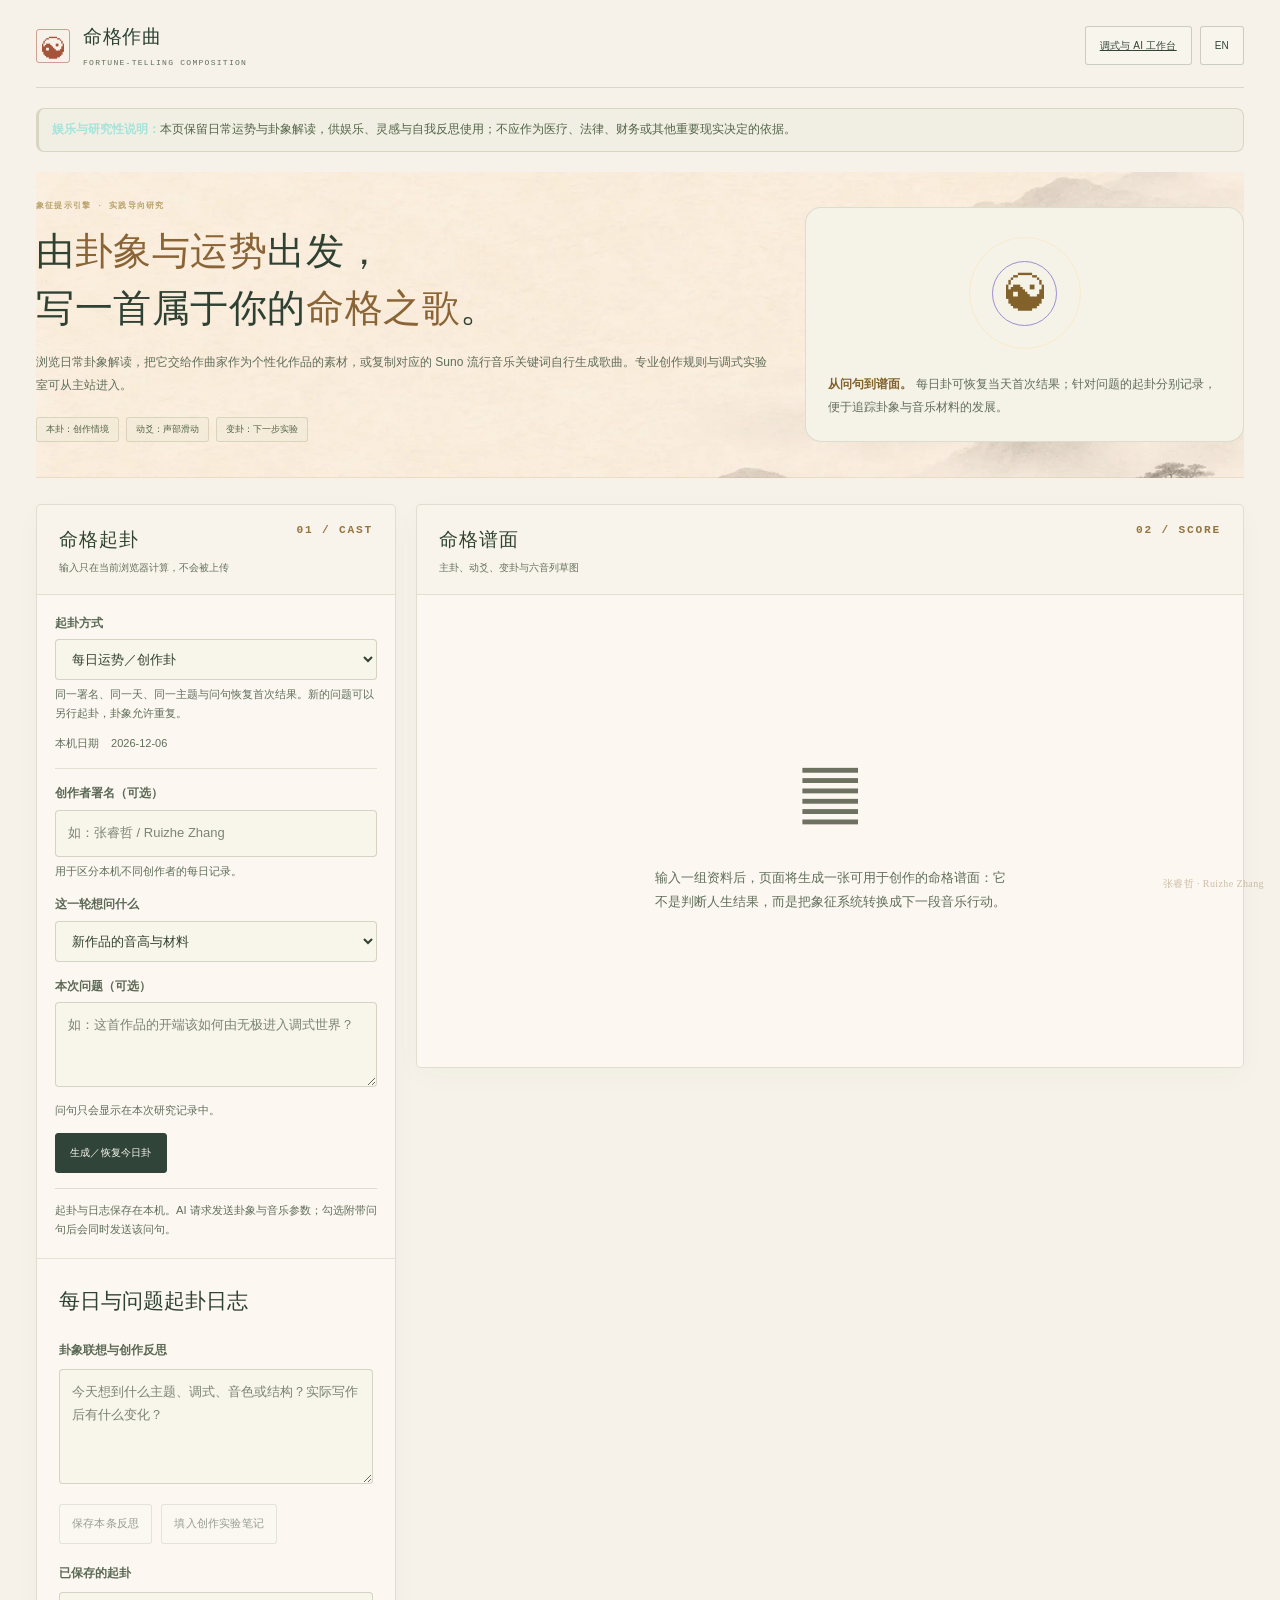
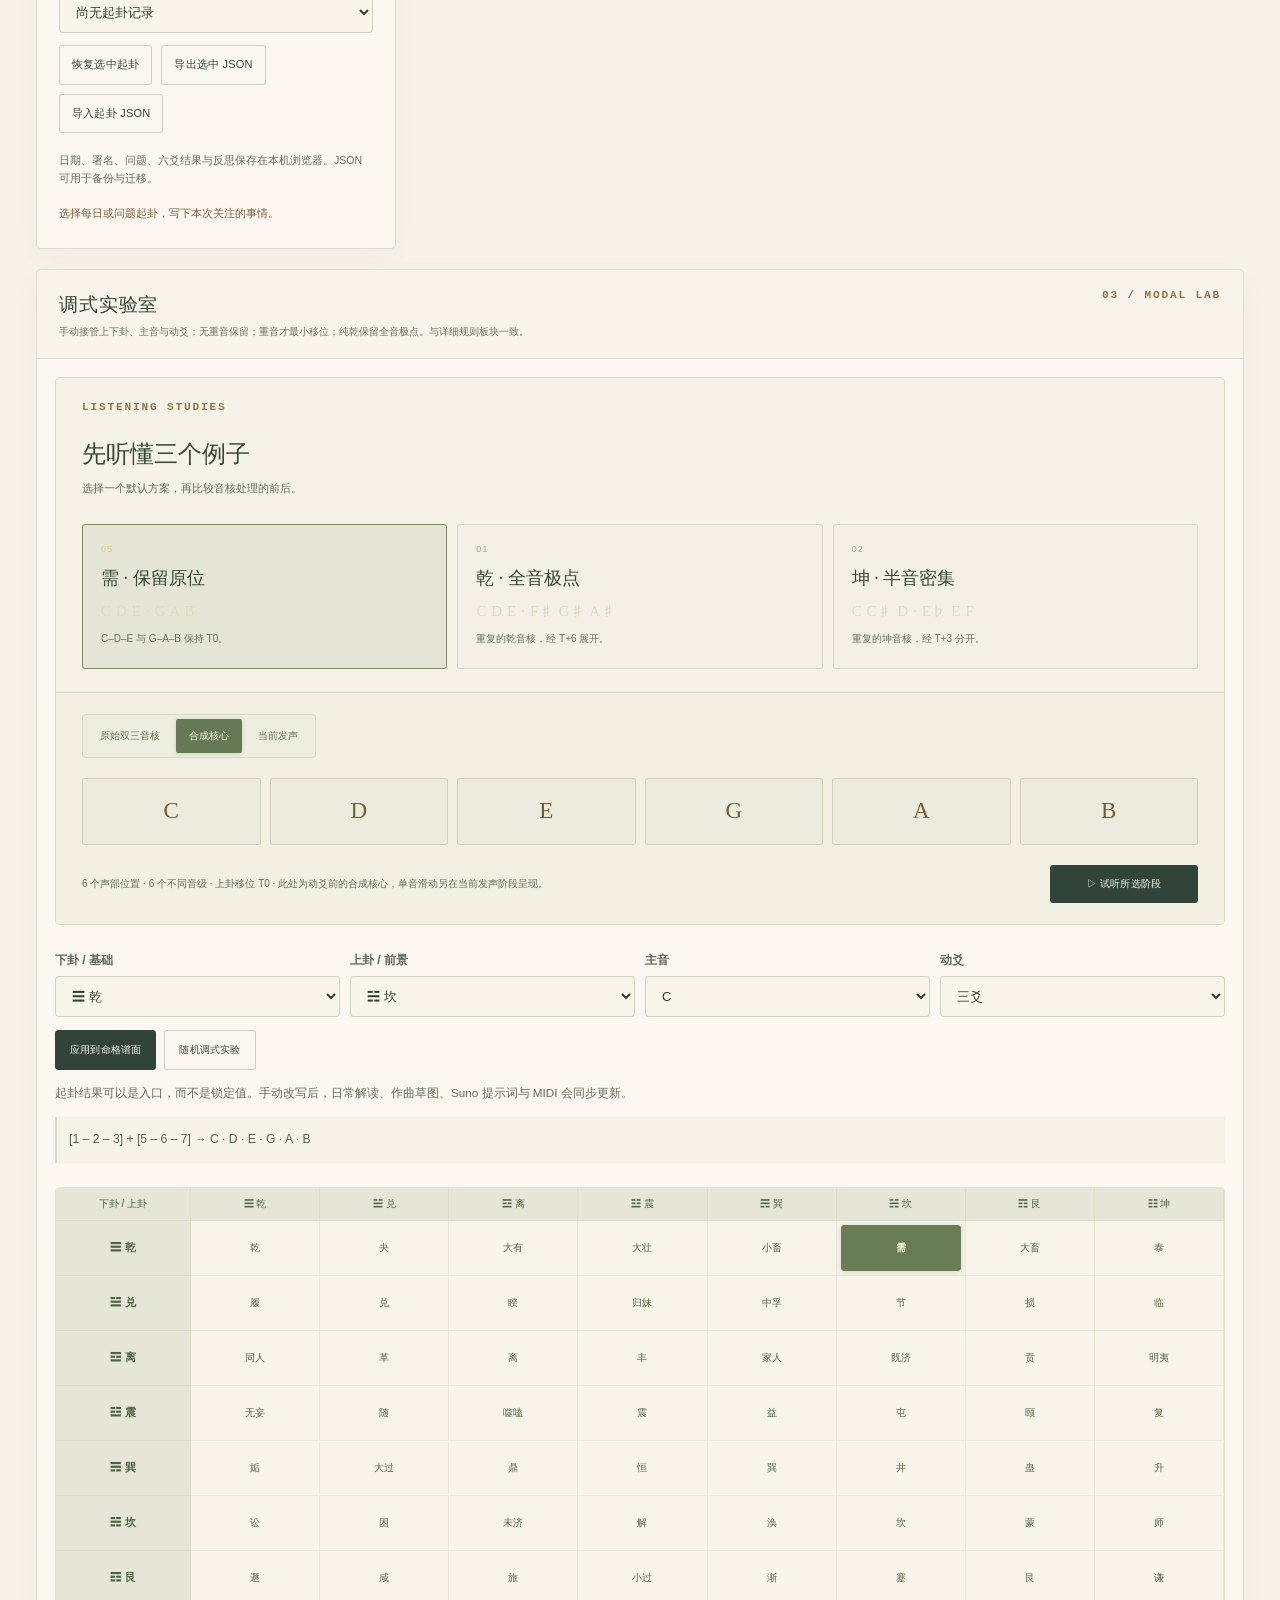
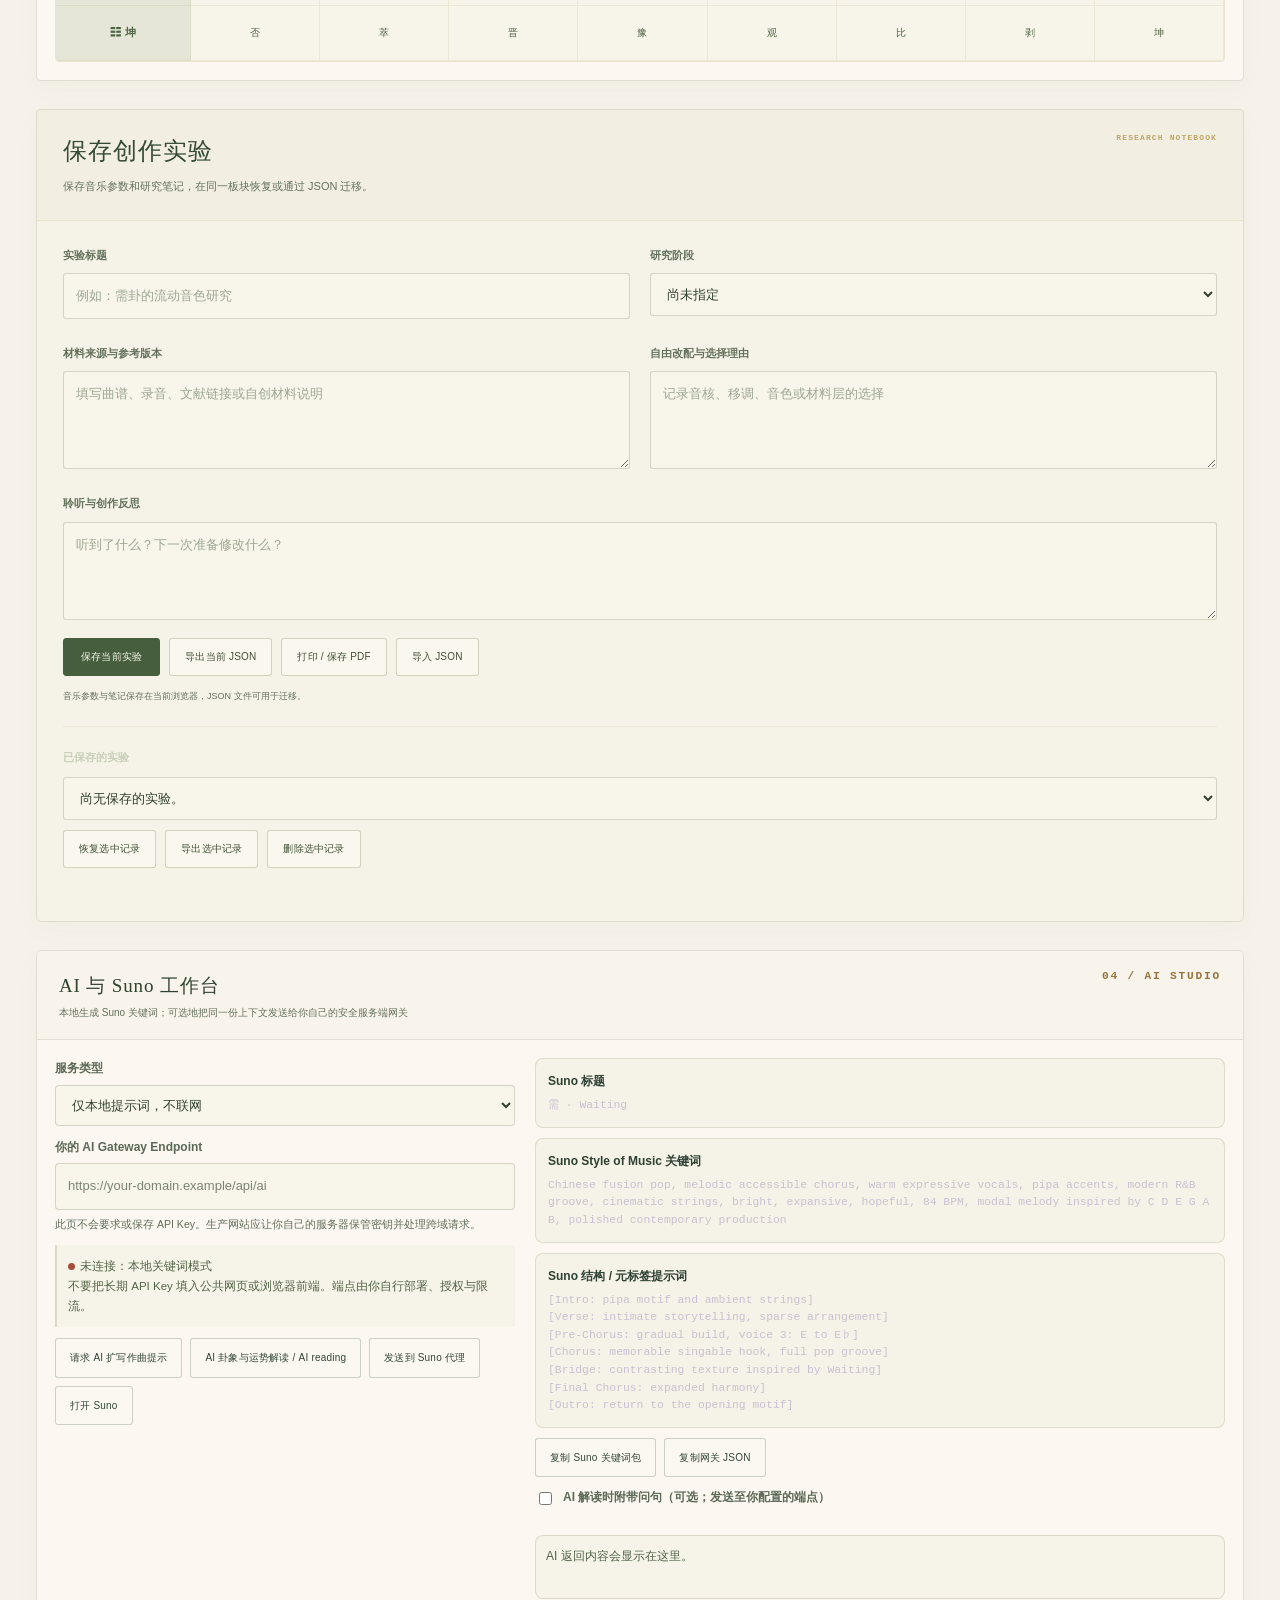
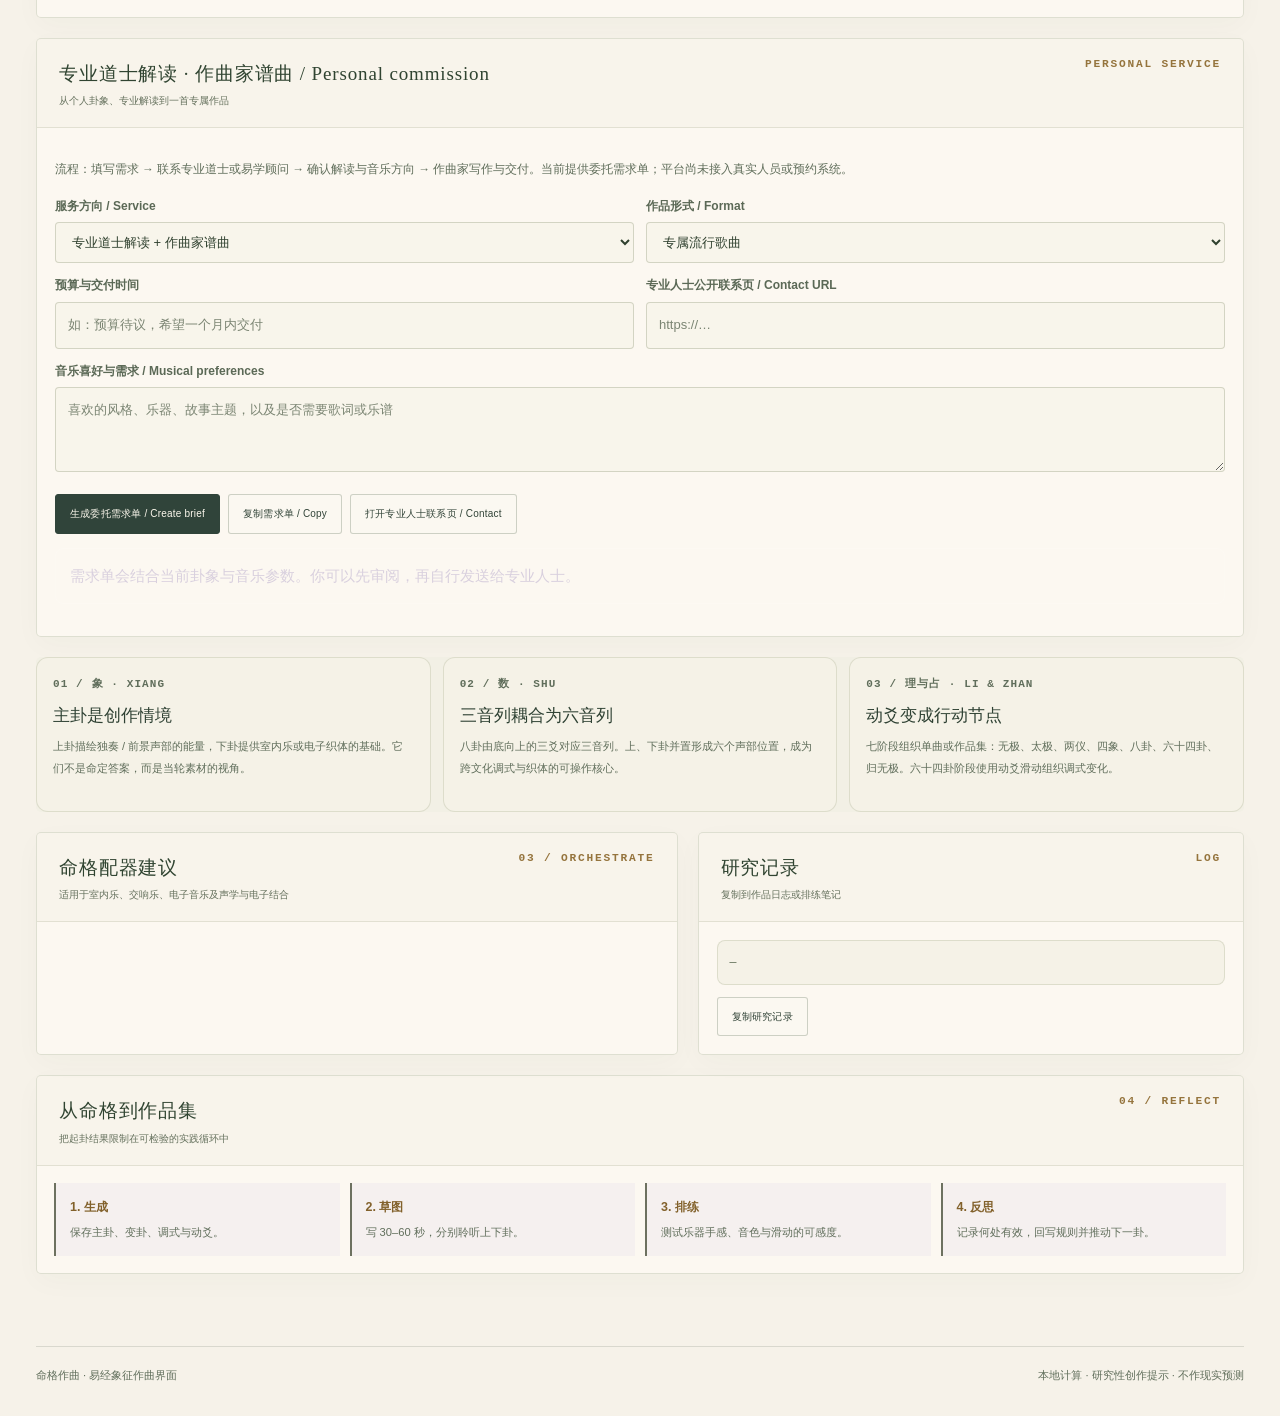
==== commit 368647e0: "Add files via upload" ====
--- a/fortune.html
+++ b/fortune.html
@@ -41,7 +41,9 @@
 
 </style>
 
-<style>.research-section{margin:0 0 24px;padding:22px;background:rgba(23,44,41,.8);border:1px solid rgba(244,240,229,.18);border-radius:13px}.research-section h2{font-size:1.5rem;color:#f1cf7e;margin:4px 0 12px}.research-section h3{font-size:1rem;color:#f1cf7e;margin:8px 0}.research-section p{color:#c7d4cd;font-size:.86rem;margin:10px 0}.research-section a{color:#f1cf7e}.research-grid{display:grid;grid-template-columns:repeat(3,minmax(0,1fr));gap:14px}.research-cell{padding:14px;background:rgba(13,27,26,.7);border-radius:8px;border:1px solid #ffffff18}.case-layout{display:grid;grid-template-columns:180px minmax(0,1fr);gap:20px;align-items:start}.case-layout img{width:100%;border-radius:5px}.case-links{display:flex;gap:10px;flex-wrap:wrap;margin-top:12px}.score-preview{display:block;max-width:100%;max-height:650px;margin:14px auto;border-radius:8px}.author-watermark{position:fixed;bottom:9px;right:16px;z-index:8;pointer-events:none;user-select:none;font:600 clamp(11px,1.6vw,17px)/1.4 Georgia,serif;letter-spacing:.06em;color:rgba(241,207,126,.33);text-shadow:0 1px 4px #000}.research-section details{padding:12px;border-top:1px solid #ffffff22}.research-section summary{cursor:pointer;color:#f1cf7e}.research-section audio{width:100%;margin:9px 0}.research-cards{display:grid;grid-template-columns:repeat(4,1fr);gap:8px;margin:16px 0}.research-cards span{padding:9px;background:#10201f;font-size:.78rem;color:#c7d4cd;border-left:2px solid #6ea99c}.atlas-source{min-width:190px;font-size:.69rem;line-height:1.55;text-align:left!important}.atlas-source a{color:#f1cf7e}@media(max-width:700px){.case-layout,.research-grid{grid-template-columns:1fr}.case-layout img{max-width:150px}.research-cards{grid-template-columns:1fr 1fr}}</style><link rel="stylesheet" href="child-upgrade.css"><link rel="stylesheet" href="experiments.css"></head>
+<style>.research-section{margin:0 0 24px;padding:22px;background:rgba(23,44,41,.8);border:1px solid rgba(244,240,229,.18);border-radius:13px}.research-section h2{font-size:1.5rem;color:#f1cf7e;margin:4px 0 12px}.research-section h3{font-size:1rem;color:#f1cf7e;margin:8px 0}.research-section p{color:#c7d4cd;font-size:.86rem;margin:10px 0}.research-section a{color:#f1cf7e}.research-grid{display:grid;grid-template-columns:repeat(3,minmax(0,1fr));gap:14px}.research-cell{padding:14px;background:rgba(13,27,26,.7);border-radius:8px;border:1px solid #ffffff18}.case-layout{display:grid;grid-template-columns:180px minmax(0,1fr);gap:20px;align-items:start}.case-layout img{width:100%;border-radius:5px}.case-links{display:flex;gap:10px;flex-wrap:wrap;margin-top:12px}.score-preview{display:block;max-width:100%;max-height:650px;margin:14px auto;border-radius:8px}.author-watermark{position:fixed;bottom:9px;right:16px;z-index:8;pointer-events:none;user-select:none;font:600 clamp(11px,1.6vw,17px)/1.4 Georgia,serif;letter-spacing:.06em;color:rgba(241,207,126,.33);text-shadow:0 1px 4px #000}.research-section details{padding:12px;border-top:1px solid #ffffff22}.research-section summary{cursor:pointer;color:#f1cf7e}.research-section audio{width:100%;margin:9px 0}.research-cards{display:grid;grid-template-columns:repeat(4,1fr);gap:8px;margin:16px 0}.research-cards span{padding:9px;background:#10201f;font-size:.78rem;color:#c7d4cd;border-left:2px solid #6ea99c}.atlas-source{min-width:190px;font-size:.69rem;line-height:1.55;text-align:left!important}.atlas-source a{color:#f1cf7e}@media(max-width:700px){.case-layout,.research-grid{grid-template-columns:1fr}.case-layout img{max-width:150px}.research-cards{grid-template-columns:1fr 1fr}}</style><link rel="stylesheet" href="child-upgrade.css"><link rel="stylesheet" href="experiments.css"><link rel="stylesheet" href="ink-theme.css">
+<script src="casting-journal.js"></script>
+</head>
 
 <body data-application="fortune">
 
@@ -141,9 +143,9 @@
 
     const notes=['C','C♯','D','E♭','E','F','F♯','G','A♭','A','B♭','B'];const $=id=>document.getElementById(id);let st={lang:'zh',upper:'kan',lower:'qian',move:2,tonic:0,futureUpper:'kan',futureLower:'qian',name:'',date:'',hour:12,focus:'material',question:''};
 
-    const l={zh:{brand:'命格作曲',tagline:'FORTUNE-TELLING COMPOSITION',labLink:'调式实验室',noticeStrong:'研究性说明：',notice:'本页以姓名、生辰与问题生成可复现的卦象叙事和作曲提示，只用于艺术研究、灵感与自我反思；不提供现实结果、健康、法律或财务预测。',eyebrow:'象征提示引擎 · 实践导向研究',hero:'让<span>命格</span>成为一段<br>可聆听、可排练的<span>作曲叙事</span>。',heroText:'“命格作曲”将起卦的仪式性转化为研究中的材料选择：主卦给出此刻的创作情境，动爻标出一个横向声部滑动节点，变卦提示下一个可写作与反思的方向。',chip1:'本卦：创作情境',chip2:'动爻：声部滑动',chip3:'变卦：下一步实验',wheelTitle:'从问句到谱面。',wheelText:'同一组输入会产生同一组研究参数，便于在作品集、排练日志与后续版本之间追踪。',inputTitle:'命格起卦',inputSub:'输入只在当前浏览器计算，不会被上传',nameLabel:'名字或创作署名',nameNote:'用于生成稳定的象征性起卦种子',dateLabel:'出生日期',hourLabel:'出生时辰',focusLabel:'这一轮想问什么',questionLabel:'你的问句（可选）',questionNote:'问句只会显示在本次研究记录中。',cast:'起卦并生成作曲提示',privacy:'隐私：所有计算都在本地完成。不要在此输入不希望出现在本机研究记录中的敏感资料。',outputTitle:'命格谱面',outputSub:'主卦、动爻、变卦与六音列草图',empty:'输入一组资料后，页面将生成一张可用于创作的命格谱面：它不是判断人生结果，而是把象征系统转换成下一段音乐行动。',pitchSet:'命格音高集合 / Pitch material',fortuneTitle:'本轮创作运势 / Creative reading',listen:'试听命格音核',midi:'导出 MIDI 草图',m1t:'主卦是创作情境',m1p:'上卦描绘独奏 / 前景声部的能量，下卦提供室内乐或电子织体的基础。它们不是命定答案，而是当轮素材的视角。',m2t:'三音列耦合为六音列',m2p:'八卦由底向上的三爻对应三音列。上、下卦并置形成六个声部位置，成为跨文化调式与织体的可操作核心。',m3t:'动爻变成行动节点',m3p:'动爻让一个音以半音或全音滑动，产生变卦。研究价值不在“准不准”，而在是否促成可听、可排练、可反思的变化。',orchestrationTitle:'命格配器建议',orchestrationSub:'让卦象成为横向、分层的音乐行为',recordTitle:'研究记录',recordSub:'复制到作品日志或排练笔记',copy:'复制研究记录',pathTitle:'从命格到作品集',pathSub:'把起卦结果限制在可检验的实践循环中',path1t:'1. 生成',path1p:'保存主卦、变卦、调式与动爻。',path2t:'2. 草图',path2p:'写 30–60 秒，分别聆听上下卦。',path3t:'3. 排练',path3p:'测试乐器手感、音色与滑动的可感度。',path4t:'4. 反思',path4p:'记录何处有效，回写规则并推动下一卦。',foot1:'命格作曲 · 易经象征作曲界面',foot2:'本地计算 · 研究性创作提示 · 不作现实预测',line:['初爻','二爻','三爻','四爻','五爻','上爻'],upperRole:'独奏 / 前景',lowerRole:'室内乐 / 基础',future:'变卦',query:'问句',none:'未填写问句',copyOk:'研究记录已复制',audio:'正在试听命格音核',midiDone:'MIDI 草图已下载',focus:{material:'新作品的音高与材料',process:'创作卡点与推进',rehearsal:'排练、合作与配器',presentation:'呈现、发表与听众关系',life:'综合运势',career:'事业与学业',love:'感情与人际',money:'财务与生活规划'}},en:{brand:'Fortune-telling Composition',tagline:'FORTUNE-TELLING COMPOSITION',labLink:'Modal lab',noticeStrong:'Research note: ',notice:'This page creates repeatable symbolic narratives and composition prompts from a name, birth details and a question. It is for artistic research, inspiration and reflection only; it does not offer real-world, health, legal or financial predictions.',eyebrow:'symbolic prompt engine · practice-led research',hero:'Let <span>destiny pattern</span> become<br>a <span>compositional narrative</span> to hear and rehearse.',heroText:'Fortune-telling Composition translates the rituality of casting into material choices for research: the primary hexagram frames the creative situation, a moving line marks a voice-leading node, and the changed hexagram suggests the next action for composition and reflection.',chip1:'Primary: creative situation',chip2:'Moving line: voice-leading',chip3:'Changed: next experiment',wheelTitle:'From question to score.',wheelText:'The same inputs produce the same research parameters, making the results traceable across a portfolio, rehearsal log and later revision.',inputTitle:'Cast a symbolic pattern',inputSub:'Inputs are calculated locally in this browser',nameLabel:'Name or creative signature',nameNote:'used only to form a stable symbolic seed',dateLabel:'Date of birth',hourLabel:'Birth hour',focusLabel:'Focus for this round',questionLabel:'Your question (optional)',questionNote:'The question appears only in this local research record.',cast:'Cast and generate a score prompt',privacy:'Privacy: all calculations happen locally. Do not enter sensitive data you do not want in a local research note.',outputTitle:'Destiny score',outputSub:'Primary, moving line, changed hexagram and hexachord sketch',empty:'Enter a set of details to make a compositional destiny score. It does not judge life outcomes; it turns a symbolic system into a next musical action.',pitchSet:'Pitch material',fortuneTitle:'Creative reading',listen:'Audition pitch core',midi:'Export sketch MIDI',m1t:'Primary hexagram as situation',m1p:'The upper trigram carries the solo / foreground energy; the lower supplies chamber or electronic ground. They are viewpoints on material, not fixed answers.',m2t:'Trichords couple into a hexachord',m2p:'Three bottom-to-top lines make a trichord. Pair upper and lower trigrams into six voice positions, an operable core for cross-cultural modes and texture.',m3t:'Moving line as action node',m3p:'A moving line slides one pitch by a semitone or tone to create a changed hexagram. Its value is not accuracy, but whether it produces audible, rehearseable, reflectable change.',orchestrationTitle:'Scoring prompt',orchestrationSub:'Let symbols become horizontal, stratified musical actions',recordTitle:'Research record',recordSub:'Copy to a composition or rehearsal log',copy:'Copy research record',pathTitle:'From pattern to portfolio',pathSub:'Keep the cast inside an inspectable practice cycle',path1t:'1. Generate',path1p:'Save primary, changed hexagram, mode and moving line.',path2t:'2. Sketch',path2p:'Write 30–60 seconds; hear upper and lower trigrams separately.',path3t:'3. Rehearse',path3p:'Test physical gesture, timbre and audibility of the slide.',path4t:'4. Reflect',path4p:'Log what worked; revise rules and move into the next cast.',foot1:'Fortune-telling Composition · I Ching symbolic composition interface',foot2:'local calculation · research prompts · no real-world prediction',line:['Line 1','Line 2','Line 3','Line 4','Line 5','Line 6'],upperRole:'solo / foreground',lowerRole:'chamber / ground',future:'Changed hexagram',query:'Question',none:'No question entered',copyOk:'Research record copied',audio:'Auditioning pitch core',midiDone:'MIDI sketch downloaded',focus:{material:'Pitch and material for a new work',process:'Creative blockage and momentum',rehearsal:'Rehearsal, collaboration and scoring',presentation:'Presentation, publication and audience',life:'General reading',career:'Career and study',love:'Relationships',money:'Money and daily planning'}}};
-
-    Object.assign(l.zh,{privacy:'起卦与作曲计算在本地完成。AI 请求只发送卦象与音乐参数，不发送姓名、生辰和私人问句。',nameNote:'本站自定义姓名与日期种子算法；并非传统八字排盘。',hero:'由<span>卦象与运势</span>出发，<br>写一首属于你的<span>命格之歌</span>。',heroText:'浏览日常卦象解读，把它交给作曲家作为个性化作品的素材，或复制对应的 Suno 流行音乐关键词自行生成歌曲。专业创作规则与调式实验室可从主站进入。'});
+    const l={zh:{brand:'命格作曲',tagline:'FORTUNE-TELLING COMPOSITION',labLink:'调式实验室',noticeStrong:'研究性说明：',notice:'本页以姓名、生辰与问题生成可复现的卦象叙事和作曲提示，只用于艺术研究、灵感与自我反思；不提供现实结果、健康、法律或财务预测。',eyebrow:'象征提示引擎 · 实践导向研究',hero:'让<span>命格</span>成为一段<br>可聆听、可排练的<span>作曲叙事</span>。',heroText:'“命格作曲”将起卦的仪式性转化为研究中的材料选择：主卦给出此刻的创作情境，动爻标出一个横向声部滑动节点，变卦提示下一个可写作与反思的方向。',chip1:'本卦：创作情境',chip2:'动爻：声部滑动',chip3:'变卦：下一步实验',wheelTitle:'从问句到谱面。',wheelText:'每日卦可恢复当天首次结果；针对问题的起卦分别记录，便于追踪卦象与音乐材料的发展。',inputTitle:'命格起卦',inputSub:'输入只在当前浏览器计算，不会被上传',nameLabel:'名字或创作署名',nameNote:'用于生成稳定的象征性起卦种子',dateLabel:'出生日期',hourLabel:'出生时辰',focusLabel:'这一轮想问什么',questionLabel:'你的问句（可选）',questionNote:'问句只会显示在本次研究记录中。',cast:'起卦并生成作曲提示',privacy:'隐私：所有计算都在本地完成。不要在此输入不希望出现在本机研究记录中的敏感资料。',outputTitle:'命格谱面',outputSub:'主卦、动爻、变卦与六音列草图',empty:'输入一组资料后，页面将生成一张可用于创作的命格谱面：它不是判断人生结果，而是把象征系统转换成下一段音乐行动。',pitchSet:'命格音高集合 / Pitch material',fortuneTitle:'本轮创作运势 / Creative reading',listen:'试听命格音核',midi:'导出 MIDI 草图',m1t:'主卦是创作情境',m1p:'上卦描绘独奏 / 前景声部的能量，下卦提供室内乐或电子织体的基础。它们不是命定答案，而是当轮素材的视角。',m2t:'三音列耦合为六音列',m2p:'八卦由底向上的三爻对应三音列。上、下卦并置形成六个声部位置，成为跨文化调式与织体的可操作核心。',m3t:'动爻变成行动节点',m3p:'动爻让一个音以半音或全音滑动，产生变卦。研究价值不在“准不准”，而在是否促成可听、可排练、可反思的变化。',orchestrationTitle:'命格配器建议',orchestrationSub:'让卦象成为横向、分层的音乐行为',recordTitle:'研究记录',recordSub:'复制到作品日志或排练笔记',copy:'复制研究记录',pathTitle:'从命格到作品集',pathSub:'把起卦结果限制在可检验的实践循环中',path1t:'1. 生成',path1p:'保存主卦、变卦、调式与动爻。',path2t:'2. 草图',path2p:'写 30–60 秒，分别聆听上下卦。',path3t:'3. 排练',path3p:'测试乐器手感、音色与滑动的可感度。',path4t:'4. 反思',path4p:'记录何处有效，回写规则并推动下一卦。',foot1:'命格作曲 · 易经象征作曲界面',foot2:'本地计算 · 研究性创作提示 · 不作现实预测',line:['初爻','二爻','三爻','四爻','五爻','上爻'],upperRole:'独奏 / 前景',lowerRole:'室内乐 / 基础',future:'变卦',query:'问句',none:'未填写问句',copyOk:'研究记录已复制',audio:'正在试听命格音核',midiDone:'MIDI 草图已下载',focus:{material:'新作品的音高与材料',process:'创作卡点与推进',rehearsal:'排练、合作与配器',presentation:'呈现、发表与听众关系',life:'综合运势',career:'事业与学业',love:'感情与人际',money:'财务与生活规划'}},en:{brand:'Fortune-telling Composition',tagline:'FORTUNE-TELLING COMPOSITION',labLink:'Modal lab',noticeStrong:'Research note: ',notice:'This page creates repeatable symbolic narratives and composition prompts from a name, birth details and a question. It is for artistic research, inspiration and reflection only; it does not offer real-world, health, legal or financial predictions.',eyebrow:'symbolic prompt engine · practice-led research',hero:'Let <span>destiny pattern</span> become<br>a <span>compositional narrative</span> to hear and rehearse.',heroText:'Fortune-telling Composition translates the rituality of casting into material choices for research: the primary hexagram frames the creative situation, a moving line marks a voice-leading node, and the changed hexagram suggests the next action for composition and reflection.',chip1:'Primary: creative situation',chip2:'Moving line: voice-leading',chip3:'Changed: next experiment',wheelTitle:'From question to score.',wheelText:'Daily mode restores the first result for that day and question. Question casts are recorded individually so the symbolic and musical development can be traced.',inputTitle:'Cast a symbolic pattern',inputSub:'Inputs are calculated locally in this browser',nameLabel:'Name or creative signature',nameNote:'used only to form a stable symbolic seed',dateLabel:'Date of birth',hourLabel:'Birth hour',focusLabel:'Focus for this round',questionLabel:'Your question (optional)',questionNote:'The question appears only in this local research record.',cast:'Cast and generate a score prompt',privacy:'Privacy: all calculations happen locally. Do not enter sensitive data you do not want in a local research note.',outputTitle:'Destiny score',outputSub:'Primary, moving line, changed hexagram and hexachord sketch',empty:'Enter a set of details to make a compositional destiny score. It does not judge life outcomes; it turns a symbolic system into a next musical action.',pitchSet:'Pitch material',fortuneTitle:'Creative reading',listen:'Audition pitch core',midi:'Export sketch MIDI',m1t:'Primary hexagram as situation',m1p:'The upper trigram carries the solo / foreground energy; the lower supplies chamber or electronic ground. They are viewpoints on material, not fixed answers.',m2t:'Trichords couple into a hexachord',m2p:'Three bottom-to-top lines make a trichord. Pair upper and lower trigrams into six voice positions, an operable core for cross-cultural modes and texture.',m3t:'Moving line as action node',m3p:'A moving line slides one pitch by a semitone or tone to create a changed hexagram. Its value is not accuracy, but whether it produces audible, rehearseable, reflectable change.',orchestrationTitle:'Scoring prompt',orchestrationSub:'Let symbols become horizontal, stratified musical actions',recordTitle:'Research record',recordSub:'Copy to a composition or rehearsal log',copy:'Copy research record',pathTitle:'From pattern to portfolio',pathSub:'Keep the cast inside an inspectable practice cycle',path1t:'1. Generate',path1p:'Save primary, changed hexagram, mode and moving line.',path2t:'2. Sketch',path2p:'Write 30–60 seconds; hear upper and lower trigrams separately.',path3t:'3. Rehearse',path3p:'Test physical gesture, timbre and audibility of the slide.',path4t:'4. Reflect',path4p:'Log what worked; revise rules and move into the next cast.',foot1:'Fortune-telling Composition · I Ching symbolic composition interface',foot2:'local calculation · research prompts · no real-world prediction',line:['Line 1','Line 2','Line 3','Line 4','Line 5','Line 6'],upperRole:'solo / foreground',lowerRole:'chamber / ground',future:'Changed hexagram',query:'Question',none:'No question entered',copyOk:'Research record copied',audio:'Auditioning pitch core',midiDone:'MIDI sketch downloaded',focus:{material:'Pitch and material for a new work',process:'Creative blockage and momentum',rehearsal:'Rehearsal, collaboration and scoring',presentation:'Presentation, publication and audience',life:'General reading',career:'Career and study',love:'Relationships',money:'Money and daily planning'}}};
+
+    Object.assign(l.zh,{privacy:'起卦与日志保存在本机。AI 请求发送卦象与音乐参数；勾选附带问句后会同时发送该问句。',nameNote:'本站自定义姓名与日期种子算法；并非传统八字排盘。',hero:'由<span>卦象与运势</span>出发，<br>写一首属于你的<span>命格之歌</span>。',heroText:'浏览日常卦象解读，把它交给作曲家作为个性化作品的素材，或复制对应的 Suno 流行音乐关键词自行生成歌曲。专业创作规则与调式实验室可从主站进入。'});
 
     Object.assign(l.zh,{labLink:'调式与 AI 工作台',noticeStrong:'娱乐与研究性说明：',notice:'本页保留日常运势与卦象解读，供娱乐、灵感与自我反思使用；不应作为医疗、法律、财务或其他重要现实决定的依据。',dailyTitle:'日常运势 / 娱乐性解读',dailyLead:'以轻松的象征阅读方式使用；重要问题请结合真实信息与专业意见。',labTitle:'调式实验室',labSub:'手动接管上下卦、主音与动爻；无重音保留；重音才最小移位；纯乾保留全音极点。与详细规则板块一致。',manualLowerLabel:'下卦 / 基础',manualUpperLabel:'上卦 / 前景',manualTonicLabel:'主音',manualMoveLabel:'动爻',applyManual:'应用到命格谱面',randomModal:'随机调式实验',manualNote:'起卦结果可以是入口，而不是锁定值。手动改写后，日常解读、作曲草图、Suno 提示词与 MIDI 会同步更新。',aiTitle:'AI 与 Suno 工作台',aiSub:'本地生成 Suno 关键词；可选地把同一份上下文发送给你自己的安全服务端网关',providerLabel:'服务类型',gatewayLabel:'你的 AI Gateway Endpoint',gatewayNote:'此页不会要求或保存 API Key。生产网站应让你自己的服务器保管密钥并处理跨域请求。',gatewayOff:'未连接：本地关键词模式',gatewayWarn:'不要把长期 API Key 填入公共网页或浏览器前端。端点由你自行部署、授权与限流。',enhance:'请求 AI 扩写作曲提示',sendSuno:'发送到 Suno 代理',openSuno:'打开 Suno',sunoTitleLabel:'Suno 标题',sunoStyleLabel:'Suno Style of Music 关键词',sunoStructureLabel:'Suno 结构 / 元标签提示词',copySuno:'复制 Suno 关键词包',copyPayload:'复制网关 JSON',gatewayReady:'AI 返回内容会显示在这里。',gatewayMissing:'请先选择服务类型并填写你的 Gateway Endpoint。',gatewayWorking:'正在请求你的网关…',gatewayError:'网关请求失败。请检查地址、CORS、服务器鉴权与返回格式。',gatewaySent:'已发送 Suno 代理请求。',manualApplied:'调式实验已应用到命格谱面。',sunoCopied:'Suno 关键词包已复制',payloadCopied:'网关 JSON 已复制'});
 
@@ -151,19 +153,19 @@
 
     const oracleProfiles={"qian-qian": {"number": 1, "zh": "乾", "en": "The Creative", "shift": 6, "lower": [0, 2, 4], "upper": [6, 8, 10], "pcs": [0, 2, 4, 6, 8, 10], "sorted": [0, 2, 4, 6, 8, 10], "signedShift": 6, "originalUpper": [0, 2, 4], "raw": [0, 2, 4, 0, 2, 4], "rawDistinct": 3, "reason": "whole-tone-pole"}, "kun-kun": {"number": 2, "zh": "坤", "en": "The Receptive", "shift": 3, "lower": [0, 1, 2], "upper": [3, 4, 5], "pcs": [0, 1, 2, 3, 4, 5], "sorted": [0, 1, 2, 3, 4, 5], "signedShift": 3, "originalUpper": [0, 1, 2], "raw": [0, 1, 2, 0, 1, 2], "rawDistinct": 3, "reason": "minimum-disjoint-shift"}, "kan-zhen": {"number": 3, "zh": "屯", "en": "Difficulty at the Beginning", "shift": 11, "lower": [7, 0, 1], "upper": [6, 8, 10], "pcs": [7, 0, 1, 6, 8, 10], "sorted": [0, 1, 6, 7, 8, 10], "signedShift": -1, "originalUpper": [7, 9, 11], "raw": [7, 0, 1, 7, 9, 11], "rawDistinct": 5, "reason": "minimum-disjoint-shift"}, "qian-zhen": {"number": 25, "zh": "无妄", "en": "Innocence", "shift": 2, "lower": [7, 0, 1], "upper": [2, 4, 6], "pcs": [7, 0, 1, 2, 4, 6], "sorted": [0, 1, 2, 4, 6, 7], "signedShift": 2, "originalUpper": [0, 2, 4], "raw": [7, 0, 1, 0, 2, 4], "rawDistinct": 5, "reason": "minimum-disjoint-shift"}, "zhen-qian": {"number": 34, "zh": "大壮", "en": "Great Power", "shift": 10, "lower": [0, 2, 4], "upper": [5, 10, 11], "pcs": [0, 2, 4, 5, 10, 11], "sorted": [0, 2, 4, 5, 10, 11], "signedShift": -2, "originalUpper": [7, 0, 1], "raw": [0, 2, 4, 7, 0, 1], "rawDistinct": 5, "reason": "minimum-disjoint-shift"}, "zhen-kan": {"number": 40, "zh": "解", "en": "Deliverance", "shift": 1, "lower": [7, 9, 11], "upper": [8, 1, 2], "pcs": [7, 9, 11, 8, 1, 2], "sorted": [1, 2, 7, 8, 9, 11], "signedShift": 1, "originalUpper": [7, 0, 1], "raw": [7, 9, 11, 7, 0, 1], "rawDistinct": 5, "reason": "minimum-disjoint-shift"}, "gen-kan": {"number": 4, "zh": "蒙", "en": "Youthful Folly", "shift": 1, "lower": [7, 9, 11], "upper": [3, 4, 8], "pcs": [7, 9, 11, 3, 4, 8], "sorted": [3, 4, 7, 8, 9, 11], "signedShift": 1, "originalUpper": [2, 3, 7], "raw": [7, 9, 11, 2, 3, 7], "rawDistinct": 5, "reason": "minimum-disjoint-shift"}, "xun-qian": {"number": 9, "zh": "小畜", "en": "Small Taming", "shift": 1, "lower": [0, 2, 4], "upper": [5, 6, 10], "pcs": [0, 2, 4, 5, 6, 10], "sorted": [0, 2, 4, 5, 6, 10], "signedShift": 1, "originalUpper": [4, 5, 9], "raw": [0, 2, 4, 4, 5, 9], "rawDistinct": 5, "reason": "minimum-disjoint-shift"}, "qian-li": {"number": 13, "zh": "同人", "en": "Fellowship", "shift": 9, "lower": [0, 3, 4], "upper": [9, 11, 1], "pcs": [0, 3, 4, 9, 11, 1], "sorted": [0, 1, 3, 4, 9, 11], "signedShift": -3, "originalUpper": [0, 2, 4], "raw": [0, 3, 4, 0, 2, 4], "rawDistinct": 4, "reason": "minimum-disjoint-shift"}, "li-qian": {"number": 14, "zh": "大有", "en": "Great Possession", "shift": 3, "lower": [0, 2, 4], "upper": [3, 6, 7], "pcs": [0, 2, 4, 3, 6, 7], "sorted": [0, 2, 3, 4, 6, 7], "signedShift": 3, "originalUpper": [0, 3, 4], "raw": [0, 2, 4, 0, 3, 4], "rawDistinct": 4, "reason": "minimum-disjoint-shift"}, "dui-zhen": {"number": 17, "zh": "随", "en": "Following", "shift": 2, "lower": [7, 0, 1], "upper": [11, 2, 4], "pcs": [7, 0, 1, 11, 2, 4], "sorted": [0, 1, 2, 4, 7, 11], "signedShift": 2, "originalUpper": [9, 0, 2], "raw": [7, 0, 1, 9, 0, 2], "rawDistinct": 5, "reason": "minimum-disjoint-shift"}, "kun-dui": {"number": 19, "zh": "临", "en": "Approach", "shift": 3, "lower": [9, 0, 2], "upper": [3, 4, 5], "pcs": [9, 0, 2, 3, 4, 5], "sorted": [0, 2, 3, 4, 5, 9], "signedShift": 3, "originalUpper": [0, 1, 2], "raw": [9, 0, 2, 0, 1, 2], "rawDistinct": 4, "reason": "minimum-disjoint-shift"}, "li-zhen": {"number": 21, "zh": "噬嗑", "en": "Biting Through", "shift": 11, "lower": [7, 0, 1], "upper": [11, 2, 3], "pcs": [7, 0, 1, 11, 2, 3], "sorted": [0, 1, 2, 3, 7, 11], "signedShift": -1, "originalUpper": [0, 3, 4], "raw": [7, 0, 1, 0, 3, 4], "rawDistinct": 5, "reason": "minimum-disjoint-shift"}, "gen-qian": {"number": 26, "zh": "大畜", "en": "Great Taming", "shift": 3, "lower": [0, 2, 4], "upper": [5, 6, 10], "pcs": [0, 2, 4, 5, 6, 10], "sorted": [0, 2, 4, 5, 6, 10], "signedShift": 3, "originalUpper": [2, 3, 7], "raw": [0, 2, 4, 2, 3, 7], "rawDistinct": 5, "reason": "minimum-disjoint-shift"}, "dui-xun": {"number": 28, "zh": "大过", "en": "Great Exceeding", "shift": 1, "lower": [4, 5, 9], "upper": [10, 1, 3], "pcs": [4, 5, 9, 10, 1, 3], "sorted": [1, 3, 4, 5, 9, 10], "signedShift": 1, "originalUpper": [9, 0, 2], "raw": [4, 5, 9, 9, 0, 2], "rawDistinct": 5, "reason": "minimum-disjoint-shift"}, "dui-gen": {"number": 31, "zh": "咸", "en": "Influence", "shift": 11, "lower": [2, 3, 7], "upper": [8, 11, 1], "pcs": [2, 3, 7, 8, 11, 1], "sorted": [1, 2, 3, 7, 8, 11], "signedShift": -1, "originalUpper": [9, 0, 2], "raw": [2, 3, 7, 9, 0, 2], "rawDistinct": 5, "reason": "minimum-disjoint-shift"}, "qian-gen": {"number": 33, "zh": "遯", "en": "Retreat", "shift": 9, "lower": [2, 3, 7], "upper": [9, 11, 1], "pcs": [2, 3, 7, 9, 11, 1], "sorted": [1, 2, 3, 7, 9, 11], "signedShift": -3, "originalUpper": [0, 2, 4], "raw": [2, 3, 7, 0, 2, 4], "rawDistinct": 5, "reason": "minimum-disjoint-shift"}, "li-dui": {"number": 38, "zh": "睽", "en": "Opposition", "shift": 1, "lower": [9, 0, 2], "upper": [1, 4, 5], "pcs": [9, 0, 2, 1, 4, 5], "sorted": [0, 1, 2, 4, 5, 9], "signedShift": 1, "originalUpper": [0, 3, 4], "raw": [9, 0, 2, 0, 3, 4], "rawDistinct": 5, "reason": "minimum-disjoint-shift"}, "kan-gen": {"number": 39, "zh": "蹇", "en": "Obstruction", "shift": 1, "lower": [2, 3, 7], "upper": [8, 10, 0], "pcs": [2, 3, 7, 8, 10, 0], "sorted": [0, 2, 3, 7, 8, 10], "signedShift": 1, "originalUpper": [7, 9, 11], "raw": [2, 3, 7, 7, 9, 11], "rawDistinct": 5, "reason": "minimum-disjoint-shift"}, "gen-dui": {"number": 41, "zh": "损", "en": "Decrease", "shift": 1, "lower": [9, 0, 2], "upper": [3, 4, 8], "pcs": [9, 0, 2, 3, 4, 8], "sorted": [0, 2, 3, 4, 8, 9], "signedShift": 1, "originalUpper": [2, 3, 7], "raw": [9, 0, 2, 2, 3, 7], "rawDistinct": 5, "reason": "minimum-disjoint-shift"}, "qian-xun": {"number": 44, "zh": "姤", "en": "Coming to Meet", "shift": 11, "lower": [4, 5, 9], "upper": [11, 1, 3], "pcs": [4, 5, 9, 11, 1, 3], "sorted": [1, 3, 4, 5, 9, 11], "signedShift": -1, "originalUpper": [0, 2, 4], "raw": [4, 5, 9, 0, 2, 4], "rawDistinct": 5, "reason": "minimum-disjoint-shift"}, "dui-kun": {"number": 45, "zh": "萃", "en": "Gathering Together", "shift": 9, "lower": [0, 1, 2], "upper": [6, 9, 11], "pcs": [0, 1, 2, 6, 9, 11], "sorted": [0, 1, 2, 6, 9, 11], "signedShift": -3, "originalUpper": [9, 0, 2], "raw": [0, 1, 2, 9, 0, 2], "rawDistinct": 4, "reason": "minimum-disjoint-shift"}, "kan-xun": {"number": 48, "zh": "井", "en": "The Well", "shift": 1, "lower": [4, 5, 9], "upper": [8, 10, 0], "pcs": [4, 5, 9, 8, 10, 0], "sorted": [0, 4, 5, 8, 9, 10], "signedShift": 1, "originalUpper": [7, 9, 11], "raw": [4, 5, 9, 7, 9, 11], "rawDistinct": 5, "reason": "minimum-disjoint-shift"}, "dui-li": {"number": 49, "zh": "革", "en": "Revolution", "shift": 11, "lower": [0, 3, 4], "upper": [8, 11, 1], "pcs": [0, 3, 4, 8, 11, 1], "sorted": [0, 1, 3, 4, 8, 11], "signedShift": -1, "originalUpper": [9, 0, 2], "raw": [0, 3, 4, 9, 0, 2], "rawDistinct": 5, "reason": "minimum-disjoint-shift"}, "zhen-dui": {"number": 54, "zh": "归妹", "en": "Marrying Maiden", "shift": 10, "lower": [9, 0, 2], "upper": [5, 10, 11], "pcs": [9, 0, 2, 5, 10, 11], "sorted": [0, 2, 5, 9, 10, 11], "signedShift": -2, "originalUpper": [7, 0, 1], "raw": [9, 0, 2, 7, 0, 1], "rawDistinct": 5, "reason": "minimum-disjoint-shift"}, "zhen-li": {"number": 55, "zh": "丰", "en": "Abundance", "shift": 1, "lower": [0, 3, 4], "upper": [8, 1, 2], "pcs": [0, 3, 4, 8, 1, 2], "sorted": [0, 1, 2, 3, 4, 8], "signedShift": 1, "originalUpper": [7, 0, 1], "raw": [0, 3, 4, 7, 0, 1], "rawDistinct": 5, "reason": "minimum-disjoint-shift"}, "xun-kan": {"number": 59, "zh": "涣", "en": "Dispersion", "shift": 1, "lower": [7, 9, 11], "upper": [5, 6, 10], "pcs": [7, 9, 11, 5, 6, 10], "sorted": [5, 6, 7, 9, 10, 11], "signedShift": 1, "originalUpper": [4, 5, 9], "raw": [7, 9, 11, 4, 5, 9], "rawDistinct": 5, "reason": "minimum-disjoint-shift"}, "xun-dui": {"number": 61, "zh": "中孚", "en": "Inner Truth", "shift": 1, "lower": [9, 0, 2], "upper": [5, 6, 10], "pcs": [9, 0, 2, 5, 6, 10], "sorted": [0, 2, 5, 6, 9, 10], "signedShift": 1, "originalUpper": [4, 5, 9], "raw": [9, 0, 2, 4, 5, 9], "rawDistinct": 5, "reason": "minimum-disjoint-shift"}, "kan-li": {"number": 63, "zh": "既济", "en": "After Completion", "shift": 0, "lower": [0, 3, 4], "upper": [7, 9, 11], "pcs": [0, 3, 4, 7, 9, 11], "sorted": [0, 3, 4, 7, 9, 11], "signedShift": 0, "originalUpper": [7, 9, 11], "raw": [0, 3, 4, 7, 9, 11], "rawDistinct": 6, "reason": "already-disjoint"}, "li-kan": {"number": 64, "zh": "未济", "en": "Before Completion", "shift": 0, "lower": [7, 9, 11], "upper": [0, 3, 4], "pcs": [7, 9, 11, 0, 3, 4], "sorted": [0, 3, 4, 7, 9, 11], "signedShift": 0, "originalUpper": [0, 3, 4], "raw": [7, 9, 11, 0, 3, 4], "rawDistinct": 6, "reason": "already-disjoint"}, "kun-kan": {"number": 7, "zh": "师", "en": "The Army", "shift": 0, "lower": [7, 9, 11], "upper": [0, 1, 2], "pcs": [7, 9, 11, 0, 1, 2], "sorted": [0, 1, 2, 7, 9, 11], "signedShift": 0, "originalUpper": [0, 1, 2], "raw": [7, 9, 11, 0, 1, 2], "rawDistinct": 6, "reason": "already-disjoint"}, "kan-kun": {"number": 8, "zh": "比", "en": "Holding Together", "shift": 0, "lower": [0, 1, 2], "upper": [7, 9, 11], "pcs": [0, 1, 2, 7, 9, 11], "sorted": [0, 1, 2, 7, 9, 11], "signedShift": 0, "originalUpper": [7, 9, 11], "raw": [0, 1, 2, 7, 9, 11], "rawDistinct": 6, "reason": "already-disjoint"}, "qian-dui": {"number": 10, "zh": "履", "en": "Treading", "shift": 1, "lower": [9, 0, 2], "upper": [1, 3, 5], "pcs": [9, 0, 2, 1, 3, 5], "sorted": [0, 1, 2, 3, 5, 9], "signedShift": 1, "originalUpper": [0, 2, 4], "raw": [9, 0, 2, 0, 2, 4], "rawDistinct": 4, "reason": "minimum-disjoint-shift"}, "kun-qian": {"number": 11, "zh": "泰", "en": "Peace", "shift": 9, "lower": [0, 2, 4], "upper": [9, 10, 11], "pcs": [0, 2, 4, 9, 10, 11], "sorted": [0, 2, 4, 9, 10, 11], "signedShift": -3, "originalUpper": [0, 1, 2], "raw": [0, 2, 4, 0, 1, 2], "rawDistinct": 4, "reason": "minimum-disjoint-shift"}, "qian-kun": {"number": 12, "zh": "否", "en": "Standstill", "shift": 3, "lower": [0, 1, 2], "upper": [3, 5, 7], "pcs": [0, 1, 2, 3, 5, 7], "sorted": [0, 1, 2, 3, 5, 7], "signedShift": 3, "originalUpper": [0, 2, 4], "raw": [0, 1, 2, 0, 2, 4], "rawDistinct": 4, "reason": "minimum-disjoint-shift"}, "kun-gen": {"number": 15, "zh": "谦", "en": "Modesty", "shift": 11, "lower": [2, 3, 7], "upper": [11, 0, 1], "pcs": [2, 3, 7, 11, 0, 1], "sorted": [0, 1, 2, 3, 7, 11], "signedShift": -1, "originalUpper": [0, 1, 2], "raw": [2, 3, 7, 0, 1, 2], "rawDistinct": 5, "reason": "minimum-disjoint-shift"}, "zhen-kun": {"number": 16, "zh": "豫", "en": "Enthusiasm", "shift": 10, "lower": [0, 1, 2], "upper": [5, 10, 11], "pcs": [0, 1, 2, 5, 10, 11], "sorted": [0, 1, 2, 5, 10, 11], "signedShift": -2, "originalUpper": [7, 0, 1], "raw": [0, 1, 2, 7, 0, 1], "rawDistinct": 4, "reason": "minimum-disjoint-shift"}, "gen-xun": {"number": 18, "zh": "蛊", "en": "Work on the Decayed", "shift": 0, "lower": [4, 5, 9], "upper": [2, 3, 7], "pcs": [4, 5, 9, 2, 3, 7], "sorted": [2, 3, 4, 5, 7, 9], "signedShift": 0, "originalUpper": [2, 3, 7], "raw": [4, 5, 9, 2, 3, 7], "rawDistinct": 6, "reason": "already-disjoint"}, "xun-kun": {"number": 20, "zh": "观", "en": "Contemplation", "shift": 0, "lower": [0, 1, 2], "upper": [4, 5, 9], "pcs": [0, 1, 2, 4, 5, 9], "sorted": [0, 1, 2, 4, 5, 9], "signedShift": 0, "originalUpper": [4, 5, 9], "raw": [0, 1, 2, 4, 5, 9], "rawDistinct": 6, "reason": "already-disjoint"}, "gen-li": {"number": 22, "zh": "贲", "en": "Grace", "shift": 11, "lower": [0, 3, 4], "upper": [1, 2, 6], "pcs": [0, 3, 4, 1, 2, 6], "sorted": [0, 1, 2, 3, 4, 6], "signedShift": -1, "originalUpper": [2, 3, 7], "raw": [0, 3, 4, 2, 3, 7], "rawDistinct": 5, "reason": "minimum-disjoint-shift"}, "gen-kun": {"number": 23, "zh": "剥", "en": "Splitting Apart", "shift": 1, "lower": [0, 1, 2], "upper": [3, 4, 8], "pcs": [0, 1, 2, 3, 4, 8], "sorted": [0, 1, 2, 3, 4, 8], "signedShift": 1, "originalUpper": [2, 3, 7], "raw": [0, 1, 2, 2, 3, 7], "rawDistinct": 5, "reason": "minimum-disjoint-shift"}, "kun-zhen": {"number": 24, "zh": "复", "en": "Return", "shift": 2, "lower": [7, 0, 1], "upper": [2, 3, 4], "pcs": [7, 0, 1, 2, 3, 4], "sorted": [0, 1, 2, 3, 4, 7], "signedShift": 2, "originalUpper": [0, 1, 2], "raw": [7, 0, 1, 0, 1, 2], "rawDistinct": 4, "reason": "minimum-disjoint-shift"}, "gen-zhen": {"number": 27, "zh": "颐", "en": "Nourishment", "shift": 1, "lower": [7, 0, 1], "upper": [3, 4, 8], "pcs": [7, 0, 1, 3, 4, 8], "sorted": [0, 1, 3, 4, 7, 8], "signedShift": 1, "originalUpper": [2, 3, 7], "raw": [7, 0, 1, 2, 3, 7], "rawDistinct": 5, "reason": "minimum-disjoint-shift"}, "li-li": {"number": 30, "zh": "离", "en": "The Clinging", "shift": 2, "lower": [0, 3, 4], "upper": [2, 5, 6], "pcs": [0, 3, 4, 2, 5, 6], "sorted": [0, 2, 3, 4, 5, 6], "signedShift": 2, "originalUpper": [0, 3, 4], "raw": [0, 3, 4, 0, 3, 4], "rawDistinct": 3, "reason": "minimum-disjoint-shift"}, "zhen-xun": {"number": 32, "zh": "恒", "en": "Duration", "shift": 0, "lower": [4, 5, 9], "upper": [7, 0, 1], "pcs": [4, 5, 9, 7, 0, 1], "sorted": [0, 1, 4, 5, 7, 9], "signedShift": 0, "originalUpper": [7, 0, 1], "raw": [4, 5, 9, 7, 0, 1], "rawDistinct": 6, "reason": "already-disjoint"}, "li-kun": {"number": 35, "zh": "晋", "en": "Progress", "shift": 3, "lower": [0, 1, 2], "upper": [3, 6, 7], "pcs": [0, 1, 2, 3, 6, 7], "sorted": [0, 1, 2, 3, 6, 7], "signedShift": 3, "originalUpper": [0, 3, 4], "raw": [0, 1, 2, 0, 3, 4], "rawDistinct": 5, "reason": "minimum-disjoint-shift"}, "kun-li": {"number": 36, "zh": "明夷", "en": "Darkening of the Light", "shift": 9, "lower": [0, 3, 4], "upper": [9, 10, 11], "pcs": [0, 3, 4, 9, 10, 11], "sorted": [0, 3, 4, 9, 10, 11], "signedShift": -3, "originalUpper": [0, 1, 2], "raw": [0, 3, 4, 0, 1, 2], "rawDistinct": 5, "reason": "minimum-disjoint-shift"}, "xun-li": {"number": 37, "zh": "家人", "en": "The Family", "shift": 1, "lower": [0, 3, 4], "upper": [5, 6, 10], "pcs": [0, 3, 4, 5, 6, 10], "sorted": [0, 3, 4, 5, 6, 10], "signedShift": 1, "originalUpper": [4, 5, 9], "raw": [0, 3, 4, 4, 5, 9], "rawDistinct": 5, "reason": "minimum-disjoint-shift"}, "xun-zhen": {"number": 42, "zh": "益", "en": "Increase", "shift": 0, "lower": [7, 0, 1], "upper": [4, 5, 9], "pcs": [7, 0, 1, 4, 5, 9], "sorted": [0, 1, 4, 5, 7, 9], "signedShift": 0, "originalUpper": [4, 5, 9], "raw": [7, 0, 1, 4, 5, 9], "rawDistinct": 6, "reason": "already-disjoint"}, "dui-qian": {"number": 43, "zh": "夬", "en": "Breakthrough", "shift": 1, "lower": [0, 2, 4], "upper": [10, 1, 3], "pcs": [0, 2, 4, 10, 1, 3], "sorted": [0, 1, 2, 3, 4, 10], "signedShift": 1, "originalUpper": [9, 0, 2], "raw": [0, 2, 4, 9, 0, 2], "rawDistinct": 4, "reason": "minimum-disjoint-shift"}, "kun-xun": {"number": 46, "zh": "升", "en": "Pushing Upward", "shift": 0, "lower": [4, 5, 9], "upper": [0, 1, 2], "pcs": [4, 5, 9, 0, 1, 2], "sorted": [0, 1, 2, 4, 5, 9], "signedShift": 0, "originalUpper": [0, 1, 2], "raw": [4, 5, 9, 0, 1, 2], "rawDistinct": 6, "reason": "already-disjoint"}, "li-xun": {"number": 50, "zh": "鼎", "en": "The Cauldron", "shift": 11, "lower": [4, 5, 9], "upper": [11, 2, 3], "pcs": [4, 5, 9, 11, 2, 3], "sorted": [2, 3, 4, 5, 9, 11], "signedShift": -1, "originalUpper": [0, 3, 4], "raw": [4, 5, 9, 0, 3, 4], "rawDistinct": 5, "reason": "minimum-disjoint-shift"}, "gen-gen": {"number": 52, "zh": "艮", "en": "Keeping Still", "shift": 2, "lower": [2, 3, 7], "upper": [4, 5, 9], "pcs": [2, 3, 7, 4, 5, 9], "sorted": [2, 3, 4, 5, 7, 9], "signedShift": 2, "originalUpper": [2, 3, 7], "raw": [2, 3, 7, 2, 3, 7], "rawDistinct": 3, "reason": "minimum-disjoint-shift"}, "xun-gen": {"number": 53, "zh": "渐", "en": "Development", "shift": 0, "lower": [2, 3, 7], "upper": [4, 5, 9], "pcs": [2, 3, 7, 4, 5, 9], "sorted": [2, 3, 4, 5, 7, 9], "signedShift": 0, "originalUpper": [4, 5, 9], "raw": [2, 3, 7, 4, 5, 9], "rawDistinct": 6, "reason": "already-disjoint"}, "li-gen": {"number": 56, "zh": "旅", "en": "The Wanderer", "shift": 1, "lower": [2, 3, 7], "upper": [1, 4, 5], "pcs": [2, 3, 7, 1, 4, 5], "sorted": [1, 2, 3, 4, 5, 7], "signedShift": 1, "originalUpper": [0, 3, 4], "raw": [2, 3, 7, 0, 3, 4], "rawDistinct": 5, "reason": "minimum-disjoint-shift"}, "xun-xun": {"number": 57, "zh": "巽", "en": "The Gentle", "shift": 2, "lower": [4, 5, 9], "upper": [6, 7, 11], "pcs": [4, 5, 9, 6, 7, 11], "sorted": [4, 5, 6, 7, 9, 11], "signedShift": 2, "originalUpper": [4, 5, 9], "raw": [4, 5, 9, 4, 5, 9], "rawDistinct": 3, "reason": "minimum-disjoint-shift"}, "dui-dui": {"number": 58, "zh": "兑", "en": "The Joyous", "shift": 1, "lower": [9, 0, 2], "upper": [10, 1, 3], "pcs": [9, 0, 2, 10, 1, 3], "sorted": [0, 1, 2, 3, 9, 10], "signedShift": 1, "originalUpper": [9, 0, 2], "raw": [9, 0, 2, 9, 0, 2], "rawDistinct": 3, "reason": "minimum-disjoint-shift"}, "dui-kan": {"number": 60, "zh": "节", "en": "Limitation", "shift": 1, "lower": [7, 9, 11], "upper": [10, 1, 3], "pcs": [7, 9, 11, 10, 1, 3], "sorted": [1, 3, 7, 9, 10, 11], "signedShift": 1, "originalUpper": [9, 0, 2], "raw": [7, 9, 11, 9, 0, 2], "rawDistinct": 5, "reason": "minimum-disjoint-shift"}, "kan-dui": {"number": 60, "zh": "节", "en": "Limitation", "shift": 11, "lower": [9, 0, 2], "upper": [6, 8, 10], "pcs": [9, 0, 2, 6, 8, 10], "sorted": [0, 2, 6, 8, 9, 10], "signedShift": -1, "originalUpper": [7, 9, 11], "raw": [9, 0, 2, 7, 9, 11], "rawDistinct": 5, "reason": "minimum-disjoint-shift"}, "zhen-gen": {"number": 62, "zh": "小过", "en": "Small Exceeding", "shift": 11, "lower": [2, 3, 7], "upper": [6, 11, 0], "pcs": [2, 3, 7, 6, 11, 0], "sorted": [0, 2, 3, 6, 7, 11], "signedShift": -1, "originalUpper": [7, 0, 1], "raw": [2, 3, 7, 7, 0, 1], "rawDistinct": 5, "reason": "minimum-disjoint-shift"}, "zhen-zhen": {"number": 51, "zh": "震", "en": "The Arousing", "shift": 2, "lower": [7, 0, 1], "upper": [9, 2, 3], "pcs": [7, 0, 1, 9, 2, 3], "sorted": [0, 1, 2, 3, 7, 9], "signedShift": 2, "originalUpper": [7, 0, 1], "raw": [7, 0, 1, 7, 0, 1], "rawDistinct": 3, "reason": "minimum-disjoint-shift"}, "kan-qian": {"number": 5, "zh": "需", "en": "Waiting", "shift": 0, "lower": [0, 2, 4], "upper": [7, 9, 11], "pcs": [0, 2, 4, 7, 9, 11], "sorted": [0, 2, 4, 7, 9, 11], "signedShift": 0, "originalUpper": [7, 9, 11], "raw": [0, 2, 4, 7, 9, 11], "rawDistinct": 6, "reason": "already-disjoint"}, "qian-kan": {"number": 6, "zh": "讼", "en": "Conflict", "shift": 0, "lower": [7, 9, 11], "upper": [0, 2, 4], "pcs": [7, 9, 11, 0, 2, 4], "sorted": [0, 2, 4, 7, 9, 11], "signedShift": 0, "originalUpper": [0, 2, 4], "raw": [7, 9, 11, 0, 2, 4], "rawDistinct": 6, "reason": "already-disjoint"}, "kan-kan": {"number": 29, "zh": "坎", "en": "The Abysmal", "shift": 1, "lower": [7, 9, 11], "upper": [8, 10, 0], "pcs": [7, 9, 11, 8, 10, 0], "sorted": [0, 7, 8, 9, 10, 11], "signedShift": 1, "originalUpper": [7, 9, 11], "raw": [7, 9, 11, 7, 9, 11], "rawDistinct": 3, "reason": "minimum-disjoint-shift"}};
 
-    const loc=()=>l[st.lang]; const pair=(u=st.upper,lo=st.lower)=>names[`${u}-${lo}`]||[0,'复合卦','Composite'];const pcs=()=>[...oracleProfiles[st.upper+'-'+st.lower].pcs];const bits=()=>[...D[st.lower].b,...D[st.upper].b];const pitch=p=>notes[(p+st.tonic+120)%12];const noteSet=()=>pcs().map(pitch);const change=()=>{const a=pcs(),b=bits(),dir=b[st.move]?-1:1;return{old:pitch(a[st.move]),next:pitch(a[st.move]+dir),dir,bit:b[st.move],pc:(a[st.move]+dir+12)%12}};
+    const loc=()=>l[st.lang]; const pair=(u=st.upper,lo=st.lower)=>names[`${u}-${lo}`]||[0,'复合卦','Composite'];const pcs=()=>[...oracleProfiles[st.upper+'-'+st.lower].pcs];const bits=()=>[...D[st.lower].b,...D[st.upper].b];const pitch=p=>notes[(p+st.tonic+120)%12];const noteSet=()=>pcs().map(pitch);const change=()=>lineChange(st.move);
 
     function init(){const hours=$('hour');hours.innerHTML=Array.from({length:24},(_,i)=>`<option value="${i}" ${i===12?'selected':''}>${String(i).padStart(2,'0')}:00–${String(i+1).padStart(2,'0')}:00</option>`).join('');$('date').value='2000-01-01';$('oracleForm').addEventListener('submit',animatedCast);$('listen').addEventListener('click',audition);$('midi').addEventListener('click',exportMidi);$('copyRecord').addEventListener('click',copyRecord);$('langBtn').addEventListener('click',toggleLanguage);$('applyManual').addEventListener('click',applyManual);$('randomModal').addEventListener('click',randomModal);$('enhanceAi').addEventListener('click',()=>callGateway('expand_composition'));$('sendSuno').addEventListener('click',()=>callGateway('suno_generate'));$('copySuno').addEventListener('click',copySuno);$('copyPayload').addEventListener('click',copyPayload);$('gatewayProvider').addEventListener('change',updateGatewayState);$('gatewayUrl').addEventListener('input',updateGatewayState);applyLanguage();populateManualControls();updateGatewayState()}
 
     function populateManualControls(){const optionList=T.map(t=>`<option value="${t.id}">${t.s} ${st.lang==='zh'?t.zh:t.en}</option>`).join('');$('manualLower').innerHTML=optionList;$('manualUpper').innerHTML=optionList;$('manualTonic').innerHTML=notes.map((n,i)=>`<option value="${i}">${n}</option>`).join('');$('manualMove').innerHTML=loc().line.map((x,i)=>`<option value="${i}">${x}</option>`).join('');$('manualLower').value=st.lower;$('manualUpper').value=st.upper;$('manualTonic').value=st.tonic;$('manualMove').value=st.move}
 
-    function resolveFuture(){const b=bits().slice();b[st.move]=b[st.move]?0:1;const key3=a=>T.find(t=>t.b.every((v,i)=>v===a[i])).id;st.futureLower=key3(b.slice(0,3));st.futureUpper=key3(b.slice(3))}
-
-    function cleanName(name){return [...name.trim()].reduce((n,c)=>((n*31+c.codePointAt(0))>>>0),7)} function cast(e){e.preventDefault();const form=e.currentTarget; if(!form.reportValidity())return;st.name=$('name').value.trim();st.date=$('date').value;st.hour=Number($('hour').value);st.focus=$('focus').value;st.question=$('question').value.trim();const [y,m,d]=st.date.split('-').map(Number),h=cleanName(st.name);st.upper=order[(h+y+st.hour)%8];st.lower=order[(h+m*3+d*5)%8];st.move=(h+y+m+d+st.hour)%6;st.tonic=(h+y*3+m*7+d+st.hour)%12;resolveFuture();render();$('result').scrollIntoView({behavior:'smooth',block:'center'})}
-
-    function applyManual(){st.lower=$('manualLower').value;st.upper=$('manualUpper').value;st.tonic=Number($('manualTonic').value);st.move=Number($('manualMove').value);resolveFuture();render();flash(loc().manualApplied)} function randomModal(){st.lower=order[Math.floor(Math.random()*8)];st.upper=order[Math.floor(Math.random()*8)];st.tonic=Math.floor(Math.random()*12);st.move=Math.floor(Math.random()*6);resolveFuture();render();flash(loc().manualApplied)}
-
-    function glyph(el,b,m=-1){el.innerHTML='';[...b].reverse().forEach((v,r)=>{const x=document.createElement('div');x.className=`yao ${v?'yang':'yin'} ${5-r===m?'move':''}`;el.append(x)})}
+    function resolveFuture(){const b=bits().slice();movingIndices().forEach(i=>{b[i]=1-b[i]});const key3=a=>T.find(t=>t.b.every((v,i)=>v===a[i])).id;st.futureLower=key3(b.slice(0,3));st.futureUpper=key3(b.slice(3))}
+
+    function cleanName(name){return [...name.trim()].reduce((n,c)=>((n*31+c.codePointAt(0))>>>0),7)} function legacyProfileCast(e){e.preventDefault();const form=e.currentTarget; if(!form.reportValidity())return;st.name=$('name').value.trim();st.date=$('date').value;st.hour=Number($('hour').value);st.focus=$('focus').value;st.question=$('question').value.trim();const [y,m,d]=st.date.split('-').map(Number),h=cleanName(st.name);st.upper=order[(h+y+st.hour)%8];st.lower=order[(h+m*3+d*5)%8];st.move=(h+y+m+d+st.hour)%6;st.tonic=(h+y*3+m*7+d+st.hour)%12;resolveFuture();render();$('result').scrollIntoView({behavior:'smooth',block:'center'})}
+
+    function applyManual(){st.coinLines=null;st.lower=$('manualLower').value;st.upper=$('manualUpper').value;st.tonic=Number($('manualTonic').value);st.move=Number($('manualMove').value);resolveFuture();render();flash(loc().manualApplied)} function randomModal(){st.coinLines=null;st.castOrigin=null;activeCasting=null;st.lower=order[Math.floor(Math.random()*8)];st.upper=order[Math.floor(Math.random()*8)];st.tonic=Math.floor(Math.random()*12);st.move=Math.floor(Math.random()*6);resolveFuture();render();flash(loc().manualApplied)}
+
+    function glyph(el,b,m=-1){el.innerHTML='';[...b].reverse().forEach((v,r)=>{const x=document.createElement('div');x.className=`yao ${v?'yang':'yin'} ${(Array.isArray(m)?m.includes(5-r):5-r===m)?'move':''}`;el.append(x)})}
 
     function renderCompositionBase(){const L=loc(),U=D[st.upper],Lo=D[st.lower],Fup=D[st.futureUpper],Flo=D[st.futureLower],n=pair(),fn=pair(st.futureUpper,st.futureLower),c=change(),set=noteSet();$('empty').style.display='none';$('result').classList.add('active');glyph($('presentHex'),bits(),st.move);$('hexNo').textContent=`#${String(n[0]).padStart(2,'0')}`;$('hexName').innerHTML=st.lang==='zh'?`${n[1]} <span>${n[2]}</span>`:`${n[2]} <span>${n[1]}</span>`;$('hexStory').textContent=st.lang==='zh'?`上${U.zh}${U.s} 与下${Lo.zh}${Lo.s} 在“${L.focus[st.focus]}”这一问题上相遇；把它作为本轮作品的象征情境。`:`Upper ${U.en} ${U.s} meets lower ${Lo.en} ${Lo.s} around “${L.focus[st.focus]}”. Treat it as a symbolic situation for this writing round.`;$('upperTag').textContent=`${L.upperRole}: ${U.s} ${st.lang==='zh'?U.zh:U.en} ${U.d}`;$('lowerTag').textContent=`${L.lowerRole}: ${Lo.s} ${st.lang==='zh'?Lo.zh:Lo.en} ${Lo.d}`;$('futureTag').textContent=`${L.future}: ${Fup.s}${Flo.s} ${st.lang==='zh'?fn[1]:fn[2]}`;$('pitchSet').textContent=set.join(' · ');$('modeMeta').textContent=st.lang==='zh'?`主音 ${notes[st.tonic]} · ${new Set(set).size} 个不同音级（动爻前） · ${new Set(pcs().map((p,i)=>i===st.move?c.pc:p)).size} 个（动爻后）`:`Tonic ${notes[st.tonic]} · ${new Set(set).size} distinct before slide / ${new Set(pcs().map((p,i)=>i===st.move?c.pc:p)).size} after slide`;$('moveText').textContent=st.lang==='zh'?`${L.line[st.move]}：${c.bit?'阳 → 阴，收束张力':'阴 → 阳，开放推进'}；令 ${c.old} → ${c.next}，其余五个声部保持。`:`${L.line[st.move]}: ${c.bit?'Yang → Yin, tighten the tension':'Yin → Yang, open the motion'}; move ${c.old} → ${c.next} while retaining the other five positions.`;
 
@@ -174,29 +176,27 @@
     function renderScore(U,Lo,Fup,Flo,c){const L=loc(),s=noteSet(),futureSet=oracleProfiles[st.futureUpper+'-'+st.futureLower].pcs.map(pitch).join(' · ');$('score').innerHTML=`<div class="part"><div class="part-label">${L.lowerRole}<br><b>${Lo.s} ${st.lang==='zh'?Lo.zh:Lo.en}</b></div><div class="part-content"><strong>${s.slice(0,3).join(' · ')}</strong><br>${st.lang==='zh'?Lo.zhT:Lo.enT}。${st.lang==='zh'?'把三音列分给低声部 / 内声部，以持续音、异速节奏或稀疏对位建立地面。':'Distribute the trichord through lower and inner voices as sustain, differing speeds or sparse counterpoint.'}</div></div><div class="part"><div class="part-label">${L.upperRole}<br><b>${U.s} ${st.lang==='zh'?U.zh:U.en}</b></div><div class="part-content"><strong>${s.slice(3).join(' · ')}</strong><br>${st.lang==='zh'?U.zhT:U.enT}。${st.lang==='zh'?'把它写成时间化的旋律 / 手势，不必同时垂直按下。':'Write it as time-based melody or gesture rather than simultaneous vertical attack.'}</div></div><div class="part"><div class="part-label">${L.line[st.move]}<br><b>${c.old} → ${c.next}</b></div><div class="part-content">${st.lang==='zh'?`保持其余五音，令该节点以滑音、微分音、力度渐变或音色滤波完成横向过渡。变卦材料可作为下一段的候选，而非立即替换。候选：${futureSet}`:`Retain the other five notes; make this horizontal shift audible with glissando, microtonal inflection, dynamic shaping or timbral filtering. Treat the changed set as a candidate for the next section, not an immediate replacement: ${futureSet}`}</div></div>`}
 
     function renderRecord(n,fn,U,Lo,c,set){
-      const english=st.lang==='en',L=loc();
-      const value=(zh,en)=>english?en:zh;
+      const en=st.lang==='en',value=(zh,english)=>en?english:zh;
       const rows=[value('命格作曲研究记录','FORTUNE-TELLING COMPOSITION RESEARCH LOG'),
         value('署名','Signature')+' — '+st.name,
-        value('输入日期与时段','Input date and hour')+' — '+st.date+' / '+String(st.hour).padStart(2,'0')+':00',
-        value('本轮主题','Focus')+' — '+L.focus[st.focus],
-        L.query+' — '+(st.question||L.none),'',
-        value('本卦','Primary hexagram')+' — #'+n[0]+' '+(english?n[2]:n[1]),
-        value('上下卦','Upper and lower trigrams')+' — '+(english?U.en:U.zh)+' / '+(english?Lo.en:Lo.zh),
-        value('变卦','Changed hexagram')+' — #'+fn[0]+' '+(english?fn[2]:fn[1]),
+        value('起卦日期','Casting date')+' — '+(st.castOrigin?.day||st.date),
+        value('本轮主题','Focus')+' — '+loc().focus[st.focus],
+        loc().query+' — '+(st.question||loc().none),
+        value('本卦','Primary hexagram')+' — #'+n[0]+' '+(en?n[2]:n[1]),
+        value('后续卦','Resulting hexagram')+' — #'+fn[0]+' '+(en?fn[2]:fn[1]),
         value('主音','Tonic')+' — '+notes[st.tonic],
-        value('合成核心','Core pitch material')+' — '+set.join(' · '),
-        value('动爻','Moving line')+' — '+L.line[st.move]+' / '+c.old+' → '+c.next,'',
-        value('后续实践可写一段短习作，并记录配器、主题及排练带来的变化。','Develop a short study, documenting changes in instrumentation, thematic treatment and rehearsal.')];
+        value('合成核心','Combined core')+' — '+set.join(' · '),
+        value('动爻与声部变化','Moving lines and voice-leading')+' — '+movementSummary(),
+        value('当前发声','Sounding pitches')+' — '+soundingPcs().map(pitch).join(' · ')];
+      if(st.castOrigin)rows.push(castingText().method+' — '+st.castOrigin.lines.join(' · '),value('记录编号','Record ID')+' — '+st.castOrigin.id);
       $('recordText').textContent=rows.join('\n');
     }
-    
 
     function FupSymbol(){return D[st.futureUpper].s}
 
     function legacyAudition(){const C=window.AudioContext||window.webkitAudioContext;if(!C){flash('Web Audio is unavailable');return}const ctx=new C(),a=pcs(),c=change();a[st.move]=c.pc;const now=ctx.currentTime+.04;a.forEach((pc,i)=>{const f=261.6256*Math.pow(2,(pc+st.tonic)/12),o=ctx.createOscillator(),o2=ctx.createOscillator(),g=ctx.createGain(),filt=ctx.createBiquadFilter();o.type=i<3?'triangle':'sine';o.frequency.value=f;o2.type='sine';o2.frequency.value=f*2.01;o2.detune.value=i%2?5:-5;filt.type='lowpass';filt.frequency.value=1900;g.gain.setValueAtTime(.0001,now);g.gain.exponentialRampToValueAtTime(.1,now+.02+i*.04);g.gain.exponentialRampToValueAtTime(.0001,now+1.5+i*.09);o.connect(filt);o2.connect(filt);filt.connect(g).connect(ctx.destination);o.start(now+i*.11);o2.start(now+i*.11);o.stop(now+1.9);o2.stop(now+1.9)});flash(loc().audio)}
 
-    function vlq(n){const b=[n&127];while(n>>=7)b.unshift((n&127)|128);return b}function exportMidi(){const a=pcs(),c=change();a[st.move]=c.pc;const e=[0,255,81,3,12,53,0,0,255,3,14,...new TextEncoder().encode('Ming Ge Sketch')];a.forEach((p,i)=>{const m=60+p+st.tonic;e.push(...vlq(0),144,m,76,...vlq(288),128,m,0)});e.push(0,255,47,0);const n=e.length,file=new Uint8Array([77,84,104,100,0,0,0,6,0,0,0,1,1,224,77,84,114,107,(n>>>24)&255,(n>>>16)&255,(n>>>8)&255,n&255,...e]),aTag=document.createElement('a');aTag.href=URL.createObjectURL(new Blob([file],{type:'audio/midi'}));aTag.download=`MingGe_${pair()[1]}_${notes[st.tonic]}.mid`;aTag.click();setTimeout(()=>URL.revokeObjectURL(aTag.href),800);flash(loc().midiDone)}
+    function vlq(n){const b=[n&127];while(n>>=7)b.unshift((n&127)|128);return b}function exportMidi(){const a=soundingPcs();const e=[0,255,81,3,12,53,0,0,255,3,14,...new TextEncoder().encode('Ming Ge Sketch')];a.forEach((p,i)=>{const m=60+p+st.tonic;e.push(...vlq(0),144,m,76,...vlq(288),128,m,0)});e.push(0,255,47,0);const n=e.length,file=new Uint8Array([77,84,104,100,0,0,0,6,0,0,0,1,1,224,77,84,114,107,(n>>>24)&255,(n>>>16)&255,(n>>>8)&255,n&255,...e]),aTag=document.createElement('a');aTag.href=URL.createObjectURL(new Blob([file],{type:'audio/midi'}));aTag.download=`MingGe_${pair()[1]}_${notes[st.tonic]}.mid`;aTag.click();setTimeout(()=>URL.revokeObjectURL(aTag.href),800);flash(loc().midiDone)}
 
     async function copyRecord(){try{await navigator.clipboard.writeText($('recordText').textContent);flash(loc().copyOk)}catch{const r=document.createRange();r.selectNodeContents($('recordText'));const s=getSelection();s.removeAllRanges();s.addRange(r);document.execCommand('copy');s.removeAllRanges();flash(loc().copyOk)}}
 
@@ -223,16 +223,22 @@
           button.setAttribute('aria-pressed',String(selected));
           button.setAttribute('aria-label',english?'Hexagram '+name[0]+', '+name[2]+', lower '+D[lower].en+', upper '+D[upper].en:'第'+name[0]+'卦 '+name[1]+'，下'+D[lower].zh+'，上'+D[upper].zh);
           button.title=english?'#'+name[0]+' '+name[2]:'第'+name[0]+'卦 '+name[1];
-          button.addEventListener('click',()=>{st.upper=upper;st.lower=lower;resolveFuture();render();});
+          button.addEventListener('click',()=>{st.coinLines=null;st.upper=upper;st.lower=lower;resolveFuture();render();});
           cell.append(button);row.append(cell);
         });
         $('modalBody').append(row);
       });
     }
 
-    function renderSuno(){const n=pair(),c=change();$('sunoTitle').textContent=n[1]+' · '+n[2];$('sunoStyle').textContent='Chinese fusion pop, melodic accessible chorus, warm expressive vocals, pipa accents, modern R&B groove, cinematic strings, '+(bits().reduce((a,b)=>a+b,0)>3?'bright, expansive, hopeful':'intimate, reflective, atmospheric')+', 84 BPM, modal melody inspired by '+noteSet().join(' ')+', subtle chromatic voice-leading, polished contemporary production';$('sunoStructure').textContent='[Intro: pipa motif and ambient strings]\n[Verse: intimate storytelling, sparse arrangement]\n[Pre-Chorus: gradual build, one melodic note shifts '+c.old+' to '+c.next+']\n[Chorus: memorable singable hook, full pop groove]\n[Bridge: contrasting texture inspired by '+pair(st.futureUpper,st.futureLower)[2]+']\n[Final Chorus: expanded harmony]\n[Outro: return to the opening motif]';}
-
-    function payload(action='expand_composition'){return{action,provider:$('gatewayProvider').value,context:{primary:pair(),changed:pair(st.futureUpper,st.futureLower),upper:st.upper,lower:st.lower,tonic:notes[st.tonic],pitches:noteSet(),movingLine:st.move+1,slide:change()},style:$('sunoStyle').textContent,structure:$('sunoStructure').textContent,question:action==='fortune_reading'&&$('includeQuestion').checked?st.question:undefined,readingLanguage:st.lang,instructions:action==='fortune_reading'?'Provide a rich symbolic I Ching reading covering overall outlook, relationships, career and daily life. Explain uncertainty; no guaranteed predictions or diagnosis. Connect the reading to musical imagery.': 'Provide a composition brief and accessible pop music prompts. Treat fortune interpretations as symbolic entertainment. Do not claim factual predictions.'}}
+    function renderSuno(){
+      const n=pair();
+      const motion=movingIndices().map(i=>`voice ${i+1}: ${lineChange(i).old} to ${lineChange(i).next}`).join(', ');
+      $('sunoTitle').textContent=n[1]+' · '+n[2];
+      $('sunoStyle').textContent='Chinese fusion pop, melodic accessible chorus, warm expressive vocals, pipa accents, modern R&B groove, cinematic strings, '+(bits().reduce((a,b)=>a+b,0)>3?'bright, expansive, hopeful':'intimate, reflective, atmospheric')+', 84 BPM, modal melody inspired by '+noteSet().join(' ')+', polished contemporary production';
+      $('sunoStructure').textContent='[Intro: pipa motif and ambient strings]\n[Verse: intimate storytelling, sparse arrangement]\n[Pre-Chorus: '+(motion?'gradual build, '+motion:'sustained modal material, gradual timbral change')+']\n[Chorus: memorable singable hook, full pop groove]\n[Bridge: contrasting texture inspired by '+pair(st.futureUpper,st.futureLower)[2]+']\n[Final Chorus: expanded harmony]\n[Outro: return to the opening motif]';
+    }
+
+    function payload(action='expand_composition'){return{action,provider:$('gatewayProvider').value,context:{primary:pair(),changed:pair(st.futureUpper,st.futureLower),upper:st.upper,lower:st.lower,tonic:notes[st.tonic],pitches:noteSet(),movingLine:movingIndices()[0]===undefined?null:movingIndices()[0]+1,movingLines:movingIndices().map(i=>i+1),coinLines:st.coinLines||null,castingDate:st.castOrigin?.day,soundingPitches:soundingPcs().map(pitch),slide:change()},style:$('sunoStyle').textContent,structure:$('sunoStructure').textContent,question:action==='fortune_reading'&&$('includeQuestion').checked?st.question:undefined,readingLanguage:st.lang,instructions:action==='fortune_reading'?'Provide a rich symbolic I Ching reading covering overall outlook, relationships, career and daily life. Explain uncertainty; no guaranteed predictions or diagnosis. Connect the reading to musical imagery.': 'Provide a composition brief and accessible pop music prompts. Treat fortune interpretations as symbolic entertainment. Do not claim factual predictions.'}}
 
     async function copyText(text){try{await navigator.clipboard.writeText(text)}catch{const el=document.createElement('textarea');el.value=text;document.body.append(el);el.select();document.execCommand('copy');el.remove()}}
 
@@ -250,7 +256,6 @@
 
     let castPending=false;
 
-    async function animatedCast(e){e.preventDefault();if(document.documentElement.dataset.motion==='off'||window.matchMedia?.('(prefers-reduced-motion: reduce)').matches){cast(e);return;}if(castPending||!e.currentTarget.reportValidity())return;const form=e.currentTarget;castPending=true;$('castOverlay').hidden=false;const stages=st.lang==='zh'?['起卦中 · 正在生成本卦','阴阳交错 · 定位动爻','卦象成形 · 转译音乐材料']:['Casting the primary hexagram','Locating the moving line','Translating symbols into music'];try{for(const text of stages){$('castProgress').textContent=text;await new Promise(r=>setTimeout(r,450))}cast({preventDefault(){},currentTarget:form})}finally{$('castOverlay').hidden=true;castPending=false}}
 
 
     function makeBrief(){
@@ -258,11 +263,11 @@
       const labels=english?['Fortune-telling Composition Commission','Service','Format','Budget and timing','Primary hexagram','Changed hexagram','Pitch material','Moving line','Musical requirements','Professional interpretation','Deliverables']:['命格作曲委托','服务','作品形式','预算与时间','主卦','变卦','音乐音高','动爻','音乐需求','专业解读','交付范围'];
       const selected=id=>$(id).selectedOptions?.[0]?.textContent||$(id).value;
       const c=change();
-      const values=[selected('serviceRoute'),selected('musicFormat'),$('serviceBudget').value,pair().join(' / '),pair(st.futureUpper,st.futureLower).join(' / '),noteSet().join(' · '),(st.move+1)+' / '+c.old+' → '+c.next,$('serviceNotes').value,english?'To be agreed with the selected practitioner':'由委托人与所选专业人士确认',english?'Agree audio, lyrics, score, revisions, fees and usage rights':'双方确认音频、歌词、乐谱、修改次数、费用及使用权'];
+      const values=[selected('serviceRoute'),selected('musicFormat'),$('serviceBudget').value,pair().join(' / '),pair(st.futureUpper,st.futureLower).join(' / '),noteSet().join(' · '),movementSummary(),$('serviceNotes').value,english?'To be agreed with the selected practitioner':'由委托人与所选专业人士确认',english?'Agree audio, lyrics, score, revisions, fees and usage rights':'双方确认音频、歌词、乐谱、修改次数、费用及使用权'];
       $('serviceBrief').textContent=[labels[0],...values.map((value,index)=>labels[index+1]+' — '+value)].join('\n');
     }
 
-function audition(){window.MusicVoices.stop();const ctx=window.MusicVoices.context(),a=pcs(),c=change();a[st.move]=c.pc;const inst=document.getElementById('oracleInstrument').value;a.forEach((p,i)=>window.MusicVoices.play(440*Math.pow(2,(60+p+st.tonic-69)/12),ctx.currentTime+.05+i*.3,bits()[i]?1.3:.55,inst,!!bits()[i]));flash(loc().audio)}
+function audition(){window.MusicVoices.stop();const ctx=window.MusicVoices.context(),a=soundingPcs();const inst=document.getElementById('oracleInstrument').value;a.forEach((p,i)=>window.MusicVoices.play(440*Math.pow(2,(60+p+st.tonic-69)/12),ctx.currentTime+.05+i*.3,bits()[i]?1.3:.55,inst,!!bits()[i]));flash(loc().audio)}
 
 Object.assign(l.zh,{m3p:'七阶段组织单曲或作品集：无极、太极、两仪、四象、八卦、六十四卦、归无极。六十四卦阶段使用动爻滑动组织调式变化。',orchestrationSub:'适用于室内乐、交响乐、电子音乐及声学与电子结合'});Object.assign(l.en,{m3p:'Seven stages organise one work or a portfolio: Wuji, Taiji, Liangyi, Sixiang, Bagua, the 64 Hexagrams, and Return to Wuji. Moving-line slides shape modal change within the hexagram stage.',orchestrationSub:'For chamber, symphonic, electronic and mixed acoustic–electronic music'});
 
@@ -278,7 +283,175 @@
 
 
 
-function applyLanguage(){applyLanguageOriginal();if(document.body&&typeof NodeFilter!=="undefined")translateSupplement()}
+function applyLanguage(){applyLanguageOriginal();renderCastingUI();if(document.body&&typeof NodeFilter!=="undefined")translateSupplement()}
+
+let activeCasting=null,castingStatus='ready';
+const castCopy={
+  zh:{mode:'起卦方式',daily:'每日运势／创作卦',question:'针对问题起卦',profile:'个人资料映射',today:'本机日期',
+    dailyNote:'同一署名、同一天、同一主题与问句恢复首次结果。新的问题可以另行起卦，卦象允许重复。',questionNote:'围绕当前问题模拟三枚铜钱逐爻起卦。每次主动起卦都会保存一条新记录。',profileNote:'按姓名、出生日期与时辰生成本研究的固定象征映射。',
+    name:'创作者署名（可选）',nameNote:'用于区分本机不同创作者的每日记录。',castDaily:'生成／恢复今日卦',castQuestion:'为这个问题起卦',castProfile:'生成个人资料卦',
+    journal:'每日与问题起卦日志',reflection:'卦象联想与创作反思',reflectionHint:'今天想到什么主题、调式、音色或结构？实际写作后有什么变化？',save:'保存本条反思',notebook:'填入创作实验笔记',history:'已保存的起卦',choose:'选择一条起卦记录',empty:'尚无起卦记录',restore:'恢复选中起卦',export:'导出选中 JSON',import:'导入起卦 JSON',
+    storage:'日期、署名、问题、六爻结果与反思保存在本机浏览器。JSON 可用于备份与迁移。',ready:'选择每日或问题起卦，写下本次关注的事情。',created:'已生成并保存本次起卦。',reused:'已恢复今天这个问题的首次起卦。',restored:'已恢复选中的起卦。',saved:'反思已保存。',unavailable:'本机存储暂不可用，当前结果可继续使用，请导出 JSON 保存。',invalid:'记录格式无效，请选择本站导出的起卦 JSON。',chooseFirst:'请先选择或生成一条起卦记录。',filled:'已填入创作实验笔记，可继续修改并点击“保存当前实验”。',
+    method:'三枚铜钱法模拟',order:'初爻至上爻',still:'静卦 · 六爻保持',moving:'动爻',yinMoving:'老阴 · 动',yang:'少阳 · 静',yin:'少阴 · 静',yangMoving:'老阳 · 动',source:'起卦方法资料',methodNote:'每爻模拟三枚等概率铜钱，正反面各计 2 或 3，合计 6、7、8、9。6 与 9 变爻，可出现零个、一个或多个动爻。在本研究的音乐映射中，每个动爻对应声部作一次半音滑动。',dayChanged:'日期已更新，可为今天生成新的每日卦。',newDay:'当天记录按本机日历日期保存。'},
+  en:{mode:'Casting mode',daily:'Daily outlook / creative cast',question:'Cast for a question',profile:'Personal-data mapping',today:'Local date',
+    dailyNote:'The same signature, day, focus and question restore the first daily result. Other questions can receive their own casts, and hexagrams may repeat.',questionNote:'Simulate three coins for each of six lines around the current question. Each deliberate cast creates a new record.',profileNote:'Use this research project’s fixed symbolic mapping from name, birth date and hour.',
+    name:'Creative signature (optional)',nameNote:'Distinguishes creators’ daily records in this browser.',castDaily:'Generate / restore today’s cast',castQuestion:'Cast for this question',castProfile:'Generate personal-data pattern',
+    journal:'Daily and question-casting journal',reflection:'Associations and compositional reflection',reflectionHint:'Which theme, mode, timbre or form comes to mind? What changed through composition?',save:'Save this reflection',notebook:'Fill composition notebook',history:'Saved casts',choose:'Select a cast',empty:'No casts saved yet',restore:'Restore selected cast',export:'Export selected JSON',import:'Import cast JSON',
+    storage:'The date, signature, question, six line values and reflection are saved in this browser. JSON supports backup and transfer.',ready:'Choose a daily or question cast and describe your focus.',created:'This cast has been generated and saved.',reused:'The first daily cast for this question has been restored.',restored:'Selected cast restored.',saved:'Reflection saved.',unavailable:'Browser storage is unavailable. Continue with this result and export JSON to save it.',invalid:'Invalid record. Choose a casting JSON exported by this site.',chooseFirst:'Select or generate a cast first.',filled:'The composition notebook is filled. Review it and select “Save current experiment”.',
+    method:'Three-coin simulation',order:'Bottom line to top line',still:'Static hexagram · all six lines retained',moving:'Moving lines',yinMoving:'Old yin · moving',yang:'Young yang · stable',yin:'Young yin · stable',yangMoving:'Old yang · moving',source:'Casting-method reference',methodNote:'Each line simulates three fair coins scored 2 or 3, producing 6, 7, 8 or 9. Values 6 and 9 change. A cast may have zero, one or several moving lines. In this research’s musical mapping, each moving line produces a semitone slide in its voice.',dayChanged:'The date has changed. You can generate today’s daily cast.',newDay:'Daily records use this device’s calendar date.'}
+};
+const castingText=()=>castCopy[st.lang];
+function movingIndices(){return st.coinLines?window.IChingCasting.describe(st.coinLines).moving:[st.move];}
+function lineChange(index){
+  const original=pcs()[index],bit=bits()[index],dir=movingIndices().includes(index)?(bit?-1:1):0;
+  const pc=(original+dir+12)%12;
+  return {old:pitch(original),next:pitch(pc),dir,bit,pc};
+}
+function soundingPcs(){return pcs().map((pc,i)=>lineChange(i).pc);}
+function movementSummary(){
+  const positions=movingIndices();
+  return positions.length?positions.map(i=>`${loc().line[i]} ${lineChange(i).old} → ${lineChange(i).next}`).join(' · '):castingText().still;
+}
+function originFromRecord(record){return {id:record.id,day:record.day,mode:record.mode,method:'three-coins',lines:[...record.lines]};}
+function applyCastRecord(key,record){
+  const cast=window.IChingCasting.describe(record.lines);
+  const trigram=values=>T.find(t=>t.b.every((bit,i)=>bit===values[i])).id;
+  Object.assign(st,{lower:trigram(cast.bits.slice(0,3)),upper:trigram(cast.bits.slice(3)),move:cast.moving[0]??0,coinLines:[...record.lines],castOrigin:originFromRecord(record),tonic:record.tonic,name:record.creator,focus:record.focus,question:record.question});
+  activeCasting={key,record};
+  $('name').value=record.creator;$('focus').value=record.focus;$('question').value=record.question;
+  $('castMode').value=record.mode;$('castReflection').value=record.reflection;$('castingHistory').value='';
+  resolveFuture();render();
+}
+async function cast(e){
+  e.preventDefault();
+  if(!e.currentTarget.reportValidity())return;
+  if($('castMode').value==='profile'){
+    st.coinLines=null;st.castOrigin=null;activeCasting=null;
+    legacyProfileCast(e);renderCastingUI();return;
+  }
+  const result=await window.IChingCasting.cast({mode:$('castMode').value,day:window.IChingCasting.localDate(),creator:$('name').value.trim(),focus:$('focus').value,question:$('question').value.trim(),tonic:st.tonic});
+  castingStatus=result.persisted?(result.reused?'reused':'created'):'unavailable';
+  applyCastRecord(result.key,result.record);
+  $('result').scrollIntoView({behavior:document.documentElement.dataset.motion==='off'?'instant':'smooth',block:'start'});
+}
+async function animatedCast(e){
+  e.preventDefault();const form=e.currentTarget;
+  if(castPending||!form.reportValidity())return;
+  castPending=true;form.inert=true;
+  try{
+    if(document.documentElement.dataset.motion!=='off'&&!window.matchMedia?.('(prefers-reduced-motion: reduce)').matches){
+      $('castOverlay').hidden=false;
+      const profileMode=$('castMode').value==='profile';
+      const stages=profileMode?(st.lang==='zh'?['整理输入资料','生成固定象征映射','转译音乐材料']:['Reading the input details','Generating the fixed symbolic mapping','Translating musical material']):(st.lang==='zh'?['三枚铜钱 · 由初爻至上爻','记录静爻与动爻','卦象成形 · 转译音乐材料']:['Three coins · bottom to top','Recording stable and moving lines','Translating the cast into musical material']);
+      for(const text of stages){
+        $('castProgress').textContent=text;await new Promise(resolve=>setTimeout(resolve,350));
+      }
+    }
+    await cast({preventDefault(){},currentTarget:form});
+  }catch{castingStatus='invalid';renderCastingUI();}
+  finally{form.inert=false;$('castOverlay').hidden=true;castPending=false;}
+}
+function renderCastingUI(){
+  if(!$('castMode'))return;
+  const C=castingText(),mode=$('castMode').value;
+  document.querySelectorAll('[data-cast-copy]').forEach(element=>element.textContent=C[element.dataset.castCopy]);
+  $('castMode').querySelectorAll('option').forEach(option=>option.textContent=C[option.value]);
+  $('castingDate').textContent=window.IChingCasting.localDate();
+  $('castingModeNote').textContent=C[mode+'Note'];
+  $('name').required=mode==='profile';$('date').required=mode==='profile';$('question').required=mode==='question';
+  for(const id of ['date','hour']){$(id).disabled=mode!=='profile';$(id).parentElement.hidden=mode!=='profile';}
+  document.querySelector('[data-t="nameLabel"]').textContent=mode==='profile'?loc().nameLabel:C.name;
+  document.querySelector('[data-t="nameNote"]').textContent=mode==='profile'?C.profileNote:C.nameNote;
+  document.querySelector('[data-t="cast"]').textContent=C['cast'+mode[0].toUpperCase()+mode.slice(1)];
+  document.querySelector('[data-t="questionLabel"]').textContent=st.lang==='zh'?(mode==='question'?'本次问题':'本次问题（可选）'):(mode==='question'?'Question for this cast':'Question for this cast (optional)');
+  $('castReflection').placeholder=C.reflectionHint;
+  $('castingStatus').textContent=C[castingStatus];
+  const select=$('castingHistory'),wanted=select.value||activeCasting?.key||'';
+  const records=window.IChingCasting.list();select.replaceChildren();
+  const placeholder=document.createElement('option');placeholder.value='';placeholder.textContent=records.length?C.choose:C.empty;select.append(placeholder);
+  records.forEach(({key,record})=>{
+    const option=document.createElement('option');option.value=key;
+    option.textContent=`${record.day} · ${C[record.mode]} · ${record.creator||'—'} · ${record.question||loc().focus[record.focus]||'—'}`;select.append(option);
+  });
+  select.value=records.some(item=>item.key===wanted)?wanted:'';
+  $('saveCastReflection').disabled=!activeCasting;$('castToNotebook').disabled=!activeCasting;
+}
+function renderCastingResult(){
+  if(!st.coinLines)return;
+  const C=castingText(),indices=movingIndices(),sounding=soundingPcs();
+  glyph($('presentHex'),bits(),indices);
+  $('moveText').textContent=movementSummary();
+  $('modeMeta').textContent=st.lang==='zh'?`主音 ${notes[st.tonic]} · ${new Set(pcs()).size} 个音级（动爻前） · ${new Set(sounding).size} 个（动爻后）`:`Tonic ${notes[st.tonic]} · ${new Set(pcs()).size} distinct before slides / ${new Set(sounding).size} after slides`;
+  [...$('voices').children].forEach((voice,i)=>{voice.classList.toggle('changed',indices.includes(i));voice.querySelector('b').textContent=pitch(sounding[i]);});
+  const part=$('score').lastElementChild;
+  part.querySelector('.part-label').textContent=indices.length?C.moving:C.still;
+  part.querySelector('.part-content').textContent=indices.length?movementSummary()+' '+(st.lang==='zh'?'各动爻声部分别作半音滑动；后续卦按变化后的上下卦重新查表，可用于下一段材料。':'Each moving voice slides by a semitone. Regenerate the changed trigram pair as an option for the next section.'):(st.lang==='zh'?'静卦保留六音核心，可通过音区、时值、音色与织体发展材料。':'Retain the six-note core and develop its material through register, duration, timbre and texture.');
+  if(!indices.length){
+    $('futureTag').textContent=C.still;
+    const description=$('fortuneText').textContent.split(st.lang==='zh'?' 变卦 ':' The changed hexagram ')[0];
+    $('fortuneText').textContent=description+' '+(st.lang==='zh'?'静卦可围绕现有意象发展主题，并用节奏、音区及音色创造变化。':'Develop this stable image through phrasing, register and timbral variation.');
+  }
+  const audit=$('coinAudit');audit.hidden=false;
+  audit.querySelector('h4').textContent=C.method+' · '+(st.castOrigin?.day||'')+' · '+C.order;
+  const kinds={6:C.yinMoving,7:C.yang,8:C.yin,9:C.yangMoving};
+  audit.querySelector('.coin-values').replaceChildren(...st.coinLines.map((value,i)=>{
+    const item=document.createElement('div');item.className=indices.includes(i)?'coin-value moving':'coin-value';
+    const label=document.createElement('small');label.textContent=loc().line[i];
+    const number=document.createElement('b');number.textContent=String(value);
+    const kind=document.createElement('span');kind.textContent=kinds[value];item.append(label,number,kind);return item;
+  }));
+  audit.querySelector('p').textContent=C.methodNote;
+}
+function startCastingUI(){
+  const form=$('oracleForm'),controls=document.createElement('div');controls.className='wide casting-controls';controls.dataset.researchUi='';
+  controls.innerHTML='<label for="castMode" data-cast-copy="mode"></label><select id="castMode"><option value="daily"></option><option value="question"></option><option value="profile"></option></select><p id="castingModeNote" class="field-note"></p><p class="casting-date"><span data-cast-copy="today"></span> <time id="castingDate"></time></p>';
+  form.prepend(controls);
+  const journal=document.createElement('div');journal.className='casting-journal';journal.dataset.researchUi='';
+  journal.innerHTML='<h3 data-cast-copy="journal"></h3><div id="coinAudit" class="coin-audit" hidden><h4></h4><div class="coin-values"></div><p></p><a target="_blank" rel="noopener noreferrer" href="https://video.afe.easia.columbia.edu/teaching-guides/the-yijing-teaching-guide/" data-cast-copy="source"></a></div><label for="castReflection" data-cast-copy="reflection"></label><textarea id="castReflection" rows="4" maxlength="10000"></textarea><div class="casting-actions"><button type="button" class="button" id="saveCastReflection" data-cast-copy="save"></button><button type="button" class="button" id="castToNotebook" data-cast-copy="notebook"></button></div><label for="castingHistory" data-cast-copy="history"></label><select id="castingHistory"></select><div class="casting-actions"><button type="button" class="button" id="restoreCast" data-cast-copy="restore"></button><button type="button" class="button" id="exportCast" data-cast-copy="export"></button><button type="button" class="button" id="importCast" data-cast-copy="import"></button><input type="file" id="castImport" accept=".json,application/json" hidden></div><p class="field-note" data-cast-copy="storage"></p><p id="castingStatus" role="status"></p>';
+  form.after(journal);
+  $('castMode').onchange=renderCastingUI;
+  $('castReflection').oninput=()=>{
+    if(!activeCasting)return;
+    const result=window.IChingCasting.reflect(activeCasting.key,$('castReflection').value);
+    activeCasting.record=result.record;castingStatus=result.persisted?'saved':'unavailable';
+    $('castingStatus').textContent=castingText()[castingStatus];
+  };
+  $('saveCastReflection').onclick=()=>{
+    if(!activeCasting)return;
+    const result=window.IChingCasting.reflect(activeCasting.key,$('castReflection').value);activeCasting.record=result.record;
+    castingStatus=result.persisted?'saved':'unavailable';renderCastingUI();
+  };
+  $('restoreCast').onclick=()=>{
+    const key=$('castingHistory').value,record=window.IChingCasting.read(key);
+    if(!record){castingStatus='chooseFirst';renderCastingUI();return;}
+    castingStatus='restored';applyCastRecord(key,record);
+  };
+  $('exportCast').onclick=()=>{
+    const record=window.IChingCasting.read($('castingHistory').value)||activeCasting?.record;
+    if(!record){castingStatus='chooseFirst';renderCastingUI();return;}
+    const link=document.createElement('a');link.href=URL.createObjectURL(new Blob([JSON.stringify(record,null,2)],{type:'application/json'}));link.download=`IChing_cast_${record.day}_${record.id}.json`;link.click();setTimeout(()=>URL.revokeObjectURL(link.href),1000);
+  };
+  $('importCast').onclick=()=>$('castImport').click();
+  $('castImport').onchange=async event=>{
+    const file=event.target.files?.[0];if(!file)return;
+    try{if(file.size>1024*1024)throw Error();const imported=window.IChingCasting.importRecord(await file.text());castingStatus=imported.persisted?'restored':'unavailable';applyCastRecord(imported.key,imported.record);}
+    catch{castingStatus='invalid';renderCastingUI();}finally{event.target.value='';}
+  };
+  $('castToNotebook').onclick=()=>{
+    if(!activeCasting||!$('experimentTitle'))return;
+    const record=activeCasting.record,C=castingText();
+    $('experimentTitle').value=`${record.day} · ${st.lang==='zh'?pair()[1]:pair()[2]}`;
+    $('experimentSource').value=`${C.method} · ${record.day}\n${C.order} ${record.lines.join(' · ')}\n${loc().query} ${record.question}`;
+    $('experimentMapping').value=movementSummary();$('experimentReflection').value=$('castReflection').value;
+    castingStatus='filled';renderCastingUI();$('experimentNotebook').scrollIntoView({behavior:'smooth',block:'start'});
+  };
+  window.addEventListener('storage',renderCastingUI);
+  let shownDay=window.IChingCasting.localDate();
+  window.addEventListener('focus',()=>{if(shownDay!==window.IChingCasting.localDate()){shownDay=window.IChingCasting.localDate();castingStatus='dayChanged';renderCastingUI();}});
+  renderCastingUI();
+  const last=window.IChingCasting.latestToday();
+  if(last){castingStatus='restored';applyCastRecord(last.key,last.record);}
+}
 
 Object.assign(l.en,{manualLowerLabel:'Lower trigram / material A',manualUpperLabel:'Upper trigram / material B',manualTonicLabel:'Tonic',manualMoveLabel:'Moving line',applyManual:'Apply to composition',randomModal:'Random modal study',manualNote:'Choose a trigram pair, tonic and moving line. Applying these settings updates the interpretation, composition sketch, Suno prompt and MIDI.',line:['Line 1 (bottom)','Line 2','Line 3','Line 4','Line 5','Line 6 (top)']});
     init();renderModal();renderSuno();
@@ -288,45 +461,58 @@
     $('readingAi').addEventListener('click',()=>callGateway('fortune_reading'));$('makeBrief').addEventListener('click',makeBrief);$('copyBrief').addEventListener('click',async()=>{await copyText($('serviceBrief').textContent);flash(st.lang==='zh'?'需求单已复制':'Brief copied')});$('openContact').addEventListener('click',()=>{try{const u=new URL($('serviceContact').value);if(u.protocol!=='https:')throw Error();window.open(u.href,'_blank','noopener,noreferrer')}catch{flash(st.lang==='zh'?'请填写专业人士的 HTTPS 公开联系页':'Enter the practitioner’s public HTTPS contact page')}});
 
   
-function render(){renderCompositionBase();document.dispatchEvent(new CustomEvent('iching-composition-change'));}
+function render(){renderCompositionBase();if($('coinAudit'))$('coinAudit').hidden=!st.coinLines;renderCastingResult();renderCastingUI();document.dispatchEvent(new CustomEvent('iching-composition-change'));}
 // This adapter runs inside the Fortune-telling Composition closure.
 function validateExperimentParameters(input){
   if(!input||typeof input!=='object'||!Object.hasOwn(D,input.lower)||!Object.hasOwn(D,input.upper))throw Error('invalid-parameters');
   const integer=(value,min,max)=>Number.isInteger(value)&&value>=min&&value<=max;
-  if(!integer(input.tonic,0,11)||!integer(input.moving,0,5)||input.slide!==1)throw Error('invalid-parameters');
+  if(!integer(input.tonic,0,11)||!integer(input.moving,0,5)||![0,1].includes(input.slide))throw Error('invalid-parameters');
   if(![...$('oracleInstrument').querySelectorAll('option')].some(option=>option.value===input.instrument))throw Error('invalid-parameters');
-  return {...input};
+  const coinLines=input.coinLines??null;
+  if(coinLines!==null){
+    const described=window.IChingCasting.describe(coinLines);
+    const current=[...D[input.lower].b,...D[input.upper].b];
+    if(described.bits.some((bit,i)=>bit!==current[i])||input.slide!==(described.moving.length?1:0))throw Error('invalid-parameters');
+  }else if(input.slide!==1)throw Error('invalid-parameters');
+  const castOrigin=input.castOrigin??null;
+  if(castOrigin!==null){
+    if(typeof castOrigin.id!=='string'||castOrigin.id.length>100||!/^\d{4}-\d{2}-\d{2}$/.test(castOrigin.day)||!['daily','question'].includes(castOrigin.mode)||castOrigin.method!=='three-coins')throw Error('invalid-parameters');
+    window.IChingCasting.describe(castOrigin.lines);
+  }
+  return {...input,coinLines,castOrigin};
 }
 window.IChingExperimentAdapter={
   module:'fortune',
   snapshot(){
-    const profile=oracleProfiles[st.upper+'-'+st.lower],core=pcs(),sounding=pcs();sounding[st.move]=change().pc;
+    const profile=oracleProfiles[st.upper+'-'+st.lower],core=pcs(),sounding=soundingPcs();
     return {
       module:'fortune',ruleVersion:window.IChingResearch?.revision||'2026-11-09',
-      parameters:{lower:st.lower,upper:st.upper,tonic:st.tonic,moving:st.move,slide:1,instrument:$('oracleInstrument').value},
+      parameters:{lower:st.lower,upper:st.upper,tonic:st.tonic,moving:st.move,slide:movingIndices().length?1:0,coinLines:st.coinLines||null,castOrigin:st.castOrigin||null,instrument:$('oracleInstrument').value},
       hexagram:{number:profile.number,zh:profile.zh,en:profile.en},
       material:{raw:[...profile.raw],core:[...core],sounding:[...sounding],bits:bits(),rawNotes:profile.raw.map(pitch),coreNotes:core.map(pitch),soundingNotes:sounding.map(pitch)},
       rule:{upperShift:profile.signedShift,automatic:true,reason:profile.reason},
-      culturalReference:null
+      culturalReference:null,casting:st.castOrigin?{...st.castOrigin,active:!!st.coinLines,movingLines:window.IChingCasting.describe(st.castOrigin.lines).moving.map(i=>i+1)}:null
     };
   },
   validate:validateExperimentParameters,
   restore(input){
     const value=validateExperimentParameters(input);
-    Object.assign(st,{lower:value.lower,upper:value.upper,tonic:value.tonic,move:value.moving});
+    Object.assign(st,{lower:value.lower,upper:value.upper,tonic:value.tonic,move:value.moving,coinLines:value.coinLines,castOrigin:value.castOrigin});
+    activeCasting=value.castOrigin?window.IChingCasting.list().find(item=>item.record.id===value.castOrigin.id)||null:null;
     $('oracleInstrument').value=value.instrument;resolveFuture();render();
   },
   preset(id){
     const pair={xu:['qian','kan'],qian:['qian','qian'],kun:['kun','kun']}[id];
     if(!pair)throw Error('invalid-preset');
-    this.restore({...this.snapshot().parameters,lower:pair[0],upper:pair[1],tonic:0,moving:2});
+    this.restore({...this.snapshot().parameters,lower:pair[0],upper:pair[1],tonic:0,moving:2,slide:1,coinLines:null,castOrigin:null});
   }
 };
 
+startCastingUI();
 })();
 
   </script>
 
 <div class="author-watermark" aria-hidden="true">张睿哲 · Ruizhe Zhang</div><script src="research-content.js"></script><script src="research-ui.js"></script><script src="child-bridge.js"></script><script src="experiments.js"></script></body>
 
-</html>+</html>
--- a/ink-theme.css
+++ b/ink-theme.css
@@ -0,0 +1,374 @@
+/* Xuan paper, ink and restrained mineral accents across the three applications. */
+:root,
+body[data-application] {
+  --ink: #25352f;
+  --ink-deep: #1e2b26;
+  --ink-2: #eee9de;
+  --night: #f6f2e9;
+  --panel: #fbf8f0;
+  --panel-2: #eee9dd;
+  --paper: #29362f;
+  --muted: #667064;
+  --gold: #957336;
+  --gold-light: #82612b;
+  --gold-bright: #725627;
+  --gold-2: #82612b;
+  --jade: #586d5b;
+  --violet: #6d7160;
+  --orchid: #93604d;
+  --rose: #a64f3d;
+  --cyan: #426b62;
+  --line: #31423325;
+  --serif: "Baskervville", Georgia, "Songti SC", "SimSun", serif;
+  --sans: "Segoe UI", "Microsoft YaHei", sans-serif;
+}
+html { background: #f6f2e9; }
+body, body[data-application] {
+  background: #f6f2e9;
+  color: #29362f;
+}
+body::before, body[data-application]::before {
+  background: radial-gradient(ellipse at 90% 5%, #b3a68d13, transparent 55%);
+  opacity: 1;
+}
+::selection { background: #b59a5f40; color: #25352f; }
+.skip-link { background: #fff9ef; color: #263930; }
+button, a { transition: color .25s, background .25s, border-color .25s, transform .25s; }
+button:focus-visible, a:focus-visible, summary:focus-visible,
+body[data-application] :is(button,input,select,textarea):focus-visible {
+  outline: 2px solid #a34f37;
+  outline-offset: 4px;
+}
+.site-header {
+  background: #f7f3ebed;
+  border-bottom-color: #333f3026;
+  min-height: 86px;
+}
+.brand-home strong { letter-spacing: .12em; }
+.brand-home small, .quiet-button, .nav-link { color: #5d695d; }
+.brand-emblem { border-color: #9f855348; }
+.brand-emblem svg { filter: brightness(.55) saturate(.55); }
+.nav-link.active, .nav-link:hover { color: #8d4735; }
+.nav-link:after { background: #a3513c; }
+.language-button { border-color: #59634f4a; }
+#overviewView > .hero {
+  min-height: 720px;
+  isolation: isolate;
+  grid-template-columns: 1.08fr 1fr;
+}
+#overviewView > .hero::before {
+  content: "";
+  position: absolute;
+  z-index: -1;
+  pointer-events: none;
+  inset: 0 calc((min(1320px, 100vw - 104px) - 100vw) / 2) -1px;
+  background: url("assets/ink-landscape.webp") center bottom / cover no-repeat;
+  opacity: .84;
+  mask-image: linear-gradient(#000 88%, transparent);
+  animation: ink-arrival 1.6s ease-out both;
+}
+.hero h1 { color: #263930; font-size: clamp(44px, 5vw, 72px); line-height: 1.42; }
+.hero h1 em { color: #263930; }
+.hero-description { color: #5e695c; font-size: 14px; max-width: 490px; line-height: 2.1; }
+.eyebrow, .section-index { color: #95743d; }
+.live-dot { background: #a44f39; box-shadow: 0 0 0 5px #a44f390b; }
+.hero-art { opacity: .92; }
+.hero-art::before { background: radial-gradient(circle,#e9e2d180,transparent 70%); }
+.hero-symbol { filter: brightness(.49) saturate(.38); }
+.orbit { border-color: #68705b30; }
+.orbit-label { color: #57664e; }
+.orbital-trigrams { filter: brightness(.5) saturate(.4); }
+#fieldCanvas { opacity: .3; filter: brightness(.6) saturate(.1); }
+.art-coordinate { color: #65715e; }
+.hero-facts { margin-top: 43px; }
+.hero-facts b { color: #384639; font-size: 31px; }
+.hero-facts span { color: #65715e; font-size: 10px; }
+.hero-signature, .hero-signature span:first-child { color: #626d5d; }
+.button, body[data-application] :is(.button,.small-btn,.thin-button), .cycle-play {
+  background: #fbf8f078;
+  color: #324438;
+  border: 1px solid #61715c4d;
+  border-radius: 3px;
+  font-weight: 400;
+  box-shadow: none;
+}
+.button:hover, body[data-application] :is(.button,.small-btn,.thin-button):hover {
+  background: #e9e2d2;
+  border-color: #977344;
+}
+.button-gold, body[data-application] .button.primary {
+  background: #30443a;
+  border-color: #30443a;
+  color: #fcf8ed;
+}
+.button-gold:hover, body[data-application] .button.primary:hover {
+  background: #455a4a;
+  color: #fffaf0;
+}
+.text-link, .work-copy .text-link { color: #805e29; }
+.text-link:hover { color: #a34e37; }
+.section-heading p:not(.section-index), .section-description,
+.rule-ledger p, .work-copy p, .work-copy h3 em,
+.authorship-note, .site-footer p { color: #65705f; }
+.understanding-section {
+  background: #eae8dc75;
+  border-top: 1px solid #a5936f25;
+  border-bottom: 1px solid #a5936f25;
+}
+.generative-diagram button { background: #fcfaf3; border-color: #b4ae9a5c; }
+.diagram-reading { background: #e7e7d9; }
+.worked-example { border-color: #59624d30; }
+.cycle-stage-tab, .cycle-stage-tab small { color: #61705c; }
+.cycle-stage-tab.active { color: #283c30; background: #d2c6a51c; }
+.cycle-stage-tab span { color: #8b947b; }
+.cycle-stage-tab.active span { color: #9c533c; }
+.cycle-tools p { color: #606e58; }
+.cycle-detail, .cycle-content, .cycle-information { color: #304234; }
+.cycle-widget :is(p,li,small) { color: #61705b; }
+.cycle-widget :is(h3,h4,strong) { color: #2c4033; }
+.cycle-stage-visual { background: #f4efe3; }
+.rule-ledger code, .rule-ledger code span { color: #7f6334; }
+.work-card { background: #fcfaf3a8; border-color: #767e6335; box-shadow: 0 9px 32px #38412a06; }
+.work-copy .eyebrow { color: #856f47; }
+.site-footer strong { color: #344333; }
+.home-demo-card {
+  color: #26392d;
+  background: #fcf9f1;
+  border-color: #9c947a60;
+  border-radius: 4px 4px 20px 4px;
+  box-shadow: 0 9px 30px #4a4a3106;
+}
+.home-demo-card:hover { background: #ede8d9; border-color: #8e7850; }
+.home-demo-card .example-index, .home-demo-card .example-pitches,
+.home-demo-card .example-arrow { color: #8b6a31; }
+.home-demo-card small { color: #62715d; }
+.home-demo-card::after { border-color: #8c75472b; }
+.frame-view, .frame-introduction { background: #f6f2e9; }
+.frame-introduction p { color: #64725e; }
+.figure-dialog { background: #f4efe5; color: #2e3d30; }
+
+/* Retained laboratory, fortune and notebook controls. */
+body[data-application] .shell { width: min(1320px, calc(100% - 72px)); }
+body[data-application] .shell > header { border-color: #6c775938; }
+body[data-application] :is(h1,h2,h3,h4) { color: #2e4133; }
+body[data-application] :is(p,.field-note,.micro,.brand p,.hero p,.research-note) { color: #606e5b; }
+body[data-application] :is(label,small,.line-no,.role,.sub,.meta,.lead) { color: #5b6956; }
+body[data-application] .hero { background: url("assets/ink-landscape.webp") right center / cover; border-bottom: 1px solid #a38b5c29; padding: 28px 0 35px; margin-bottom: 26px; }
+body[data-application] .hero h2 span { color: #8a6436; }
+body[data-application] .hero .aim-card { background: #faf8efbf; border-color: #a18a573b; }
+body[data-application] :is(.panel,.research-section) { background: #fdfaf2d9; border-color: #89927240; box-shadow: 0 8px 28px #31422d07; border-radius: 5px; }
+body[data-application] .panel-head { border-bottom-color: #87916e33; background: #e9e6d83b; }
+body[data-application] .panel-head h3 { color: #304431; }
+body[data-application] .panel-head p { color: #65715d; }
+body[data-application] :is(input,select,textarea),
+body[data-application] .experiment-studio :is(input,select,textarea) {
+  background: #f8f5eb;
+  border-color: #828d6f52;
+  color: #30412f;
+  font-size: 13px;
+}
+body[data-application] :is(input,textarea)::placeholder { color: #7b8573; opacity: 1; }
+body[data-application] option { background: #fcf9f0; color: #2d3f31; }
+body[data-application] :is(.seal,.hex-frame,.hex-stage) { background: #e9e2cd57; border-color: #a48d5650; box-shadow: none; }
+body[data-application] .seal { color: #a6533b; border-radius: 3px; border-color: #a6533b80; background: transparent; }
+body[data-application] :is(.hex-num,.hex-number,.result-identity h2 span,.mode-readout strong,.voice .note,.hex-title em) { color: #82612b; }
+body[data-application] .mutation-readout { color: #9d513a; }
+body[data-application] :is(.voice,.research-cell,.score-layer,.layer,.note-card,.step-card) { background: #eeecdf75; border-color: #7c876b3b; }
+body[data-application] .voice.active { border-color: #a2503a; background: #d9c6a12b; }
+body[data-application] .research-section a { color: #805c2d; }
+body[data-application] .matrix th { background: #e7e5d8; color: #4d5d45; border-color: #8d947b42; }
+body[data-application] .matrix td { border-color: #8d947b42; }
+body[data-application] .matrix button { color: #43553e; }
+body[data-application] .matrix button.selected { color: #fff9e9; background: #65745a; }
+body[data-application] .matrix button.selected .mini { color: #f2ebd1; }
+body[data-application] .matrix button:hover { background: #d6d8bf65; color: #30412f; }
+body[data-application] :is(.pill,.tag,.badge) { background: #e8e5d560; border-color: #9b967854; color: #635c3e; }
+body[data-application] :is(.fortune,.daily-reading,.reading-card,.service-card,.insight,.callout,.source-trace) { background: #ede9dc90; border-color: #9b8d6445; }
+body[data-application] :is(.fortune h3,.daily-reading h3) { color: #8f513a; }
+body[data-application] .fortune p { color: #57654f; }
+body[data-application] .daily-grid > *, body[data-application] .fortune-grid > * { background: #faf7ed; border-color: #a39a7b3b; }
+body[data-application] .experiment-studio .panel-head { background: #e8e4d446; }
+body[data-application] :is(.experiment-section-title h3,.experiment-studio .panel-head h3,.demo-pairing strong) { color: #354a35; }
+body[data-application] :is(.notebook-grid label,.reflection-field,.notebook-storage,.notebook-help,.experiment-studio .panel-head p,.demo-pairing small) { color: #64725d; }
+body[data-application] .demo-pairing { background: #f3f0e5; border-color: #9e9d7b46; }
+body[data-application] .demo-pairing:hover, body[data-application] .demo-pairing.active { background: #e4e5d4; border-color: #7f8b62; }
+body[data-application] .pitch-chip { background: #ececde; color: #725f32; border-color: #a29d7650; }
+body[data-application] .pitch-chip.sounding { background: #697b5c; color: #fff9e6; }
+body[data-application] .author-watermark { color: #866a3b66; text-shadow: none; font-weight: 400; }
+body[data-application] :is(.experiment-examples,.experiment-studio,.wheel-card,.method-card,.prompt-card,.part-content,.record pre) {
+  background: #f5f2e7;
+  border-color: #989d7c42;
+  color: #54654c;
+}
+body[data-application] :is(.notice,.chip,.part-label,.modal-summary,.api-warning,.gateway-result,.daily-grid div,.research-cards span) {
+  background: #e7e7d74a;
+  color: #526447;
+  border-color: #9d9a744a;
+}
+body[data-application] .experiment-studio .button { color: #3e5135; background: #faf7ee; border-color: #8a95675e; }
+body[data-application] .experiment-studio .button.primary,
+body[data-application] .phase-listen { color: #faf7e9; background: #465d3e; border-color: #465d3e; }
+body[data-application] .experiment-status { color: #735e35; }
+body[data-application] .modal-matrix th { background: #e7e5d8; color: #4d5d45; }
+body[data-application] .modal-matrix button { color: #4c5d42; }
+body[data-application] .modal-matrix button.active { color: #fff9e9; background: #65745a; }
+body[data-application] .toast { color: #f8f3e6; background: #354a35; border-color: #a49668; }
+body[data-application] .cast-overlay { background: #f4efe8f5; color: #3a4b32; }
+body[data-application] .casting-bars i { background: #65745a; }
+body[data-application] .result-empty { color: #63765a; }
+.stage-visual svg { filter: brightness(.63) saturate(.5); }
+body[data-application] :is(.method,.phase-player,.phase-options) { background: #e8e9d94a; color: #53664a; border-color: #9d9f7c45; }
+body[data-application] .phase-options button { color: #60754f; }
+body[data-application] .phase-options button.active { background: #657a54; color: #fff9e6; }
+body[data-application] .phase-options button:hover:not(.active) { color: #334b2e; background: #d6dbc355; }
+body[data-application] .motion { color: #53694a; background: #edecdc; }
+body[data-application] .motion.active { color: #fff8e9; background: #8f6342; }
+body[data-application] #modalLab thead th,
+body[data-application] #modalLab th:first-child { background: #e5e6d7; color: #4e6441; }
+body[data-application] #modalLab td { background: #f7f4e9; }
+body[data-application] #modalLab tr:hover td { background: #eeefdf; }
+body[data-application] #modalLab td button { color: #506545; }
+body[data-application] #modalLab td button:hover { color: #314b2b; background: #d7ddc35c; }
+body[data-application] #modalLab td button.active { color: #fff8e4; background: #687d55; border-color: #687d55; }
+.app-view iframe { background: #f6f2e9; }
+
+/* Modal workbench. */
+#revisionControls { padding: 30px !important; gap: 22px !important; scroll-margin-top: 24px; }
+.workbench-heading { display: flex; align-items: center; justify-content: space-between; gap: 22px; }
+.workbench-heading h3 { font-size: 28px !important; line-height: 1.5; margin: 5px 0 0; }
+.synthesis-rules { border-block: 1px solid #87916e35; padding: 13px 0; }
+.synthesis-rules summary { cursor: pointer; font-size: 13px; color: #616d50; }
+.synthesis-rules ol { padding-left: 22px; font-size: 12px; line-height: 2; color: #606d57; }
+.core-toolbar { display: flex; align-items: end; gap: 12px; flex-wrap: wrap; }
+.core-toolbar label { flex: 1 1 280px; }
+.core-toolbar .button { min-height: 43px; }
+#revisionControls label, .atlas-filters label { display: flex; flex-direction: column; gap: 8px; font-size: 12px; line-height: 1.6; }
+#revisionControls select { width: 100%; }
+.modal-paths { border-left: 2px solid #a7513b; padding: 4px 0 5px 18px; }
+#revisionControls h4 { font-size: 16px; font-weight: 400; margin: 0 0 12px; }
+.mode-shortcuts { display: flex; flex-wrap: wrap; gap: 8px; }
+.mode-shortcut { flex: 1 1 calc(25% - 12px); min-width: 160px; text-align: left; border: 1px solid #9c997445; border-radius: 3px; padding: 9px 13px; background: #f7f3e6; color: #58644c; font-size: 12px; }
+.mode-shortcut:hover, .mode-shortcut.selected { background: #e6e5d3; border-color: #6e7d59; color: #35462b; }
+.reference-grid { display: grid; grid-template-columns: minmax(0, 3fr) minmax(120px, 1fr); gap: 18px; }
+.selected-mode { background: #edece0; border: 1px solid #8d957742; border-radius: 4px; padding: 25px 28px; }
+.mode-card-head { display: flex; align-items: center; justify-content: space-between; gap: 20px; }
+#revisionControls .mode-card-head h4 { font-size: 28px; margin: 6px 0 0; line-height: 1.5; }
+.mode-relation { color: #805c31; font-size: 11px; letter-spacing: .07em; }
+.tone-count { font: 42px/1 var(--serif); color: #637253; text-align: center; }
+.tone-count small { display: block; font: 10px/1.8 var(--sans); margin-top: 4px; }
+.mode-degree { margin: 15px 0 4px; font: 14px/1.7 var(--serif); color: #737b5b !important; letter-spacing: .12em; }
+.mode-notes { font: 26px/1.6 var(--serif); letter-spacing: .1em; color: #374c32 !important; margin: 0 0 22px; overflow-wrap: anywhere; }
+.pitch-comparison { display: grid; grid-template-columns: 1.5fr 1fr 1fr; border-block: 1px solid #7e886534; padding: 16px 0; gap: 20px; }
+.pitch-comparison span { display: block; font-size: 11px; color: #6e765e; margin-bottom: 7px; }
+.pitch-comparison b { font: 18px/1.6 var(--serif); color: #3d5136; }
+.pitch-comparison > div:nth-child(2) b { color: #9e523b; }
+#referenceDetail { margin-top: 18px; font-size: 13px; line-height: 1.9; }
+.mode-context, .mode-footnote, .mode-source { font-size: 11px; line-height: 1.9; margin-top: 13px; color: #65735a; }
+.mode-source { display: block; color: #7d602f; overflow-wrap: anywhere; }
+.mode-actions { display: flex; flex-wrap: wrap; gap: 12px; margin-top: 20px; }
+.mode-discovery { border-top: 1px solid #8c947436; padding-top: 22px; }
+.mode-filters { display: grid; grid-template-columns: 1fr 1fr; gap: 16px; margin-bottom: 17px; }
+.related-modes { display: grid; grid-template-columns: repeat(3, minmax(0, 1fr)); gap: 10px; max-height: 365px; overflow: auto; padding: 4px; margin: -4px; scrollbar-width: thin; scrollbar-color: #8b9976 transparent; }
+.related-mode { display: flex; flex-direction: column; align-items: start; text-align: left; gap: 7px; background: #fcfaf2; border: 1px solid #9b9d7b3d; padding: 15px; border-radius: 3px; color: #3e5135; min-height: 112px; }
+.related-mode:hover, .related-mode.selected { background: #e7e8d6; border-color: #7d8b5e; }
+.related-mode span { font-size: 10px; color: #8d7041; }
+.related-mode strong { font: 17px/1.5 var(--serif); }
+.related-mode small { font-size: 11px; }
+.atlas-filters { display: grid; grid-template-columns: 1fr 1fr auto; align-items: end; gap: 20px; padding: 22px 26px 8px; }
+.atlas-filters :is(input,select) { width: 100%; }
+.atlas-filters p { padding-bottom: 12px; font-size: 11px; white-space: nowrap; }
+#modalAtlas .matrix { min-width: 850px; table-layout: fixed; }
+#modalAtlas .matrix th { padding: 14px; text-align: left; font-weight: 400; }
+#modalAtlas .matrix th:nth-child(1) { width: 17%; }
+#modalAtlas .matrix th:nth-child(2) { width: 20%; }
+#modalAtlas .matrix th:nth-child(3) { width: 43%; }
+#modalAtlas .matrix th:nth-child(4) { width: 20%; }
+#modalAtlas .matrix td { padding: 16px; text-align: left; vertical-align: top; }
+#modalAtlas .matrix tr.atlas-current { background: #e5e4d347; }
+#modalAtlas .matrix button { text-align: left; min-height: 0; padding: 0; border-radius: 0; width: auto; }
+#modalAtlas .matrix .atlas-hex { display: flex; flex-direction: column; gap: 9px; }
+.atlas-hex > span { color: #9e533d; font: 12px var(--sans); }
+.atlas-hex strong { font: 19px/1.5 var(--serif); }
+.atlas-hex small { font-size: 10px; }
+.atlas-pitches { font: 15px/1.9 var(--serif); }
+.atlas-pitches > small { display: block; margin-top: 10px; font: 10px var(--sans); }
+.atlas-options { display: grid; grid-template-columns: 1fr 1fr; gap: 15px; }
+#modalAtlas .matrix .atlas-mode { border-bottom: 1px solid #9d9e7d3b; padding-bottom: 9px; }
+.atlas-mode b { font: 14px/1.5 var(--serif); display: block; }
+.atlas-mode small { font: 10px/1.7 var(--sans); display: block; margin-top: 5px; color: #788065; }
+.atlas-provenance { font-size: 11px; }
+.atlas-provenance summary { color: #7c6036; cursor: pointer; }
+.atlas-provenance p { margin-top: 14px; line-height: 1.8; }
+.atlas-note { padding: 8px 26px 24px; font-size: 11px !important; line-height: 1.9; color: #6a745d !important; }
+@keyframes ink-arrival { from { opacity: 0; transform: translateY(8px); } to { opacity: .84; transform: none; } }
+@media (min-width: 1500px) { #overviewView > .hero::before { inset-inline: calc((1320px - 100vw) / 2); } }
+@media (max-width: 1050px) {
+  #overviewView > .hero { min-height: 640px; }
+  #overviewView > .hero::before { inset-inline: -32px; }
+  .related-modes { grid-template-columns: repeat(2, minmax(0,1fr)); }
+}
+@media (max-width: 700px) {
+  #overviewView > .hero { display: block; min-height: 0; padding-top: 38px; }
+  #overviewView > .hero::before { inset-inline: -20px; background-position: 67% bottom; opacity: .5; }
+  .hero h1 { font-size: 46px; }
+  .hero-description { font-size: 12px; }
+  .hero-art { max-width: 315px; }
+  .hero-facts { margin-top: 28px; }
+  body[data-application] .shell { width: calc(100% - 28px); }
+  #revisionControls { padding: 20px 17px !important; gap: 18px !important; }
+  .workbench-heading h3 { font-size: 23px !important; }
+  .core-toolbar .button { flex: 1 1 120px; font-size: 11px; }
+  .reference-grid { grid-template-columns: 1fr; gap: 14px; }
+  .selected-mode { padding: 20px 17px; }
+  #revisionControls .mode-card-head h4 { font-size: 23px; }
+  .mode-notes { font-size: 23px; letter-spacing: .05em; }
+  .pitch-comparison { grid-template-columns: 1fr; gap: 12px; }
+  .pitch-comparison > div { display: flex; gap: 14px; align-items: baseline; }
+  .pitch-comparison span { min-width: 75px; margin: 0; }
+  .mode-filters { grid-template-columns: 1fr; }
+  .related-modes { grid-template-columns: 1fr; max-height: 330px; }
+  .related-mode { min-height: 95px; }
+  .atlas-filters { grid-template-columns: 1fr; gap: 13px; padding: 18px; }
+  .atlas-filters p { margin: 0; padding: 0; }
+  .atlas-note { padding-inline: 18px; }
+}
+html[data-motion="off"] *, html[data-motion="off"] *::before { animation: none !important; transition: none !important; scroll-behavior: auto !important; }
+@media (prefers-reduced-motion: reduce) {
+  *, *::before { animation: none !important; transition: none !important; scroll-behavior: auto !important; }
+}
+@media print {
+  body, body[data-application] { background: #fff; color: #111; }
+  #overviewView > .hero::before { display: none; }
+  .selected-mode { break-inside: avoid; }
+}
+
+/* Each hexagram exposes its own centre and pitch-change shortcuts. */
+.mode-shortcut strong { display: block; font-weight: 400; line-height: 1.6; }
+.mode-shortcut small { display: block; font: 10px/1.8 var(--sans); color: #6b775e; margin-top: 5px; }
+.pathways-note { font-size: 11px; line-height: 1.9; margin: -3px 0 13px; }
+@media (max-width: 700px) {
+  .mode-shortcut { flex-basis: calc(50% - 8px); min-width: 0; overflow-wrap: anywhere; }
+}
+
+/* Daily and question-based three-coin casting. */
+body[data-application] .casting-controls { border-bottom: 1px solid #9b9f7a42; padding-bottom: 15px; }
+body[data-application] .casting-date { font-size: 11px; color: #7c6740; margin-top: 12px; }
+body[data-application] .casting-date time { margin-left: 9px; font-variant-numeric: tabular-nums; }
+body[data-application] .casting-journal { border-top: 1px solid #9b9f7a42; padding: 24px 22px; }
+body[data-application] .casting-journal h3 { font-size: 21px; margin-bottom: 20px; }
+body[data-application] .casting-journal label { display: block; font-size: 12px; margin: 19px 0 8px; }
+body[data-application] .casting-journal :is(textarea,select) { width: 100%; }
+body[data-application] .casting-actions { display: flex; flex-wrap: wrap; gap: 9px; margin: 12px 0 18px; }
+body[data-application] .casting-actions .button { font-size: 11px; padding: 9px 12px; }
+body[data-application] #castingStatus { font-size: 11px; line-height: 1.9; margin-top: 15px; color: #855a36; }
+body[data-application] .coin-audit { border: 1px solid #949e713b; padding: 16px; background: #e8e9d640; border-radius: 4px; margin-bottom: 20px; }
+body[data-application] .coin-audit h4 { font-size: 13px; font-weight: 400; margin: 0 0 13px; }
+body[data-application] .coin-audit p, body[data-application] .coin-audit a { font-size: 10px; line-height: 1.9; margin-top: 12px; }
+body[data-application] .coin-values { display: grid; grid-template-columns: repeat(3, minmax(0,1fr)); gap: 7px; }
+body[data-application] .coin-value { border: 1px solid #9a9f7a33; padding: 9px 5px; text-align: center; }
+body[data-application] .coin-value.moving { border-color: #a95b4655; background: #a95b4608; }
+body[data-application] .coin-value :is(small,b,span) { display: block; }
+body[data-application] .coin-value small { font-size: 10px; }
+body[data-application] .coin-value b { font: 25px/1.5 var(--serif); color: #6b7553; }
+body[data-application] .coin-value.moving b { color: #a35339; }
+body[data-application] .coin-value span { font-size: 9px; line-height: 1.7; }
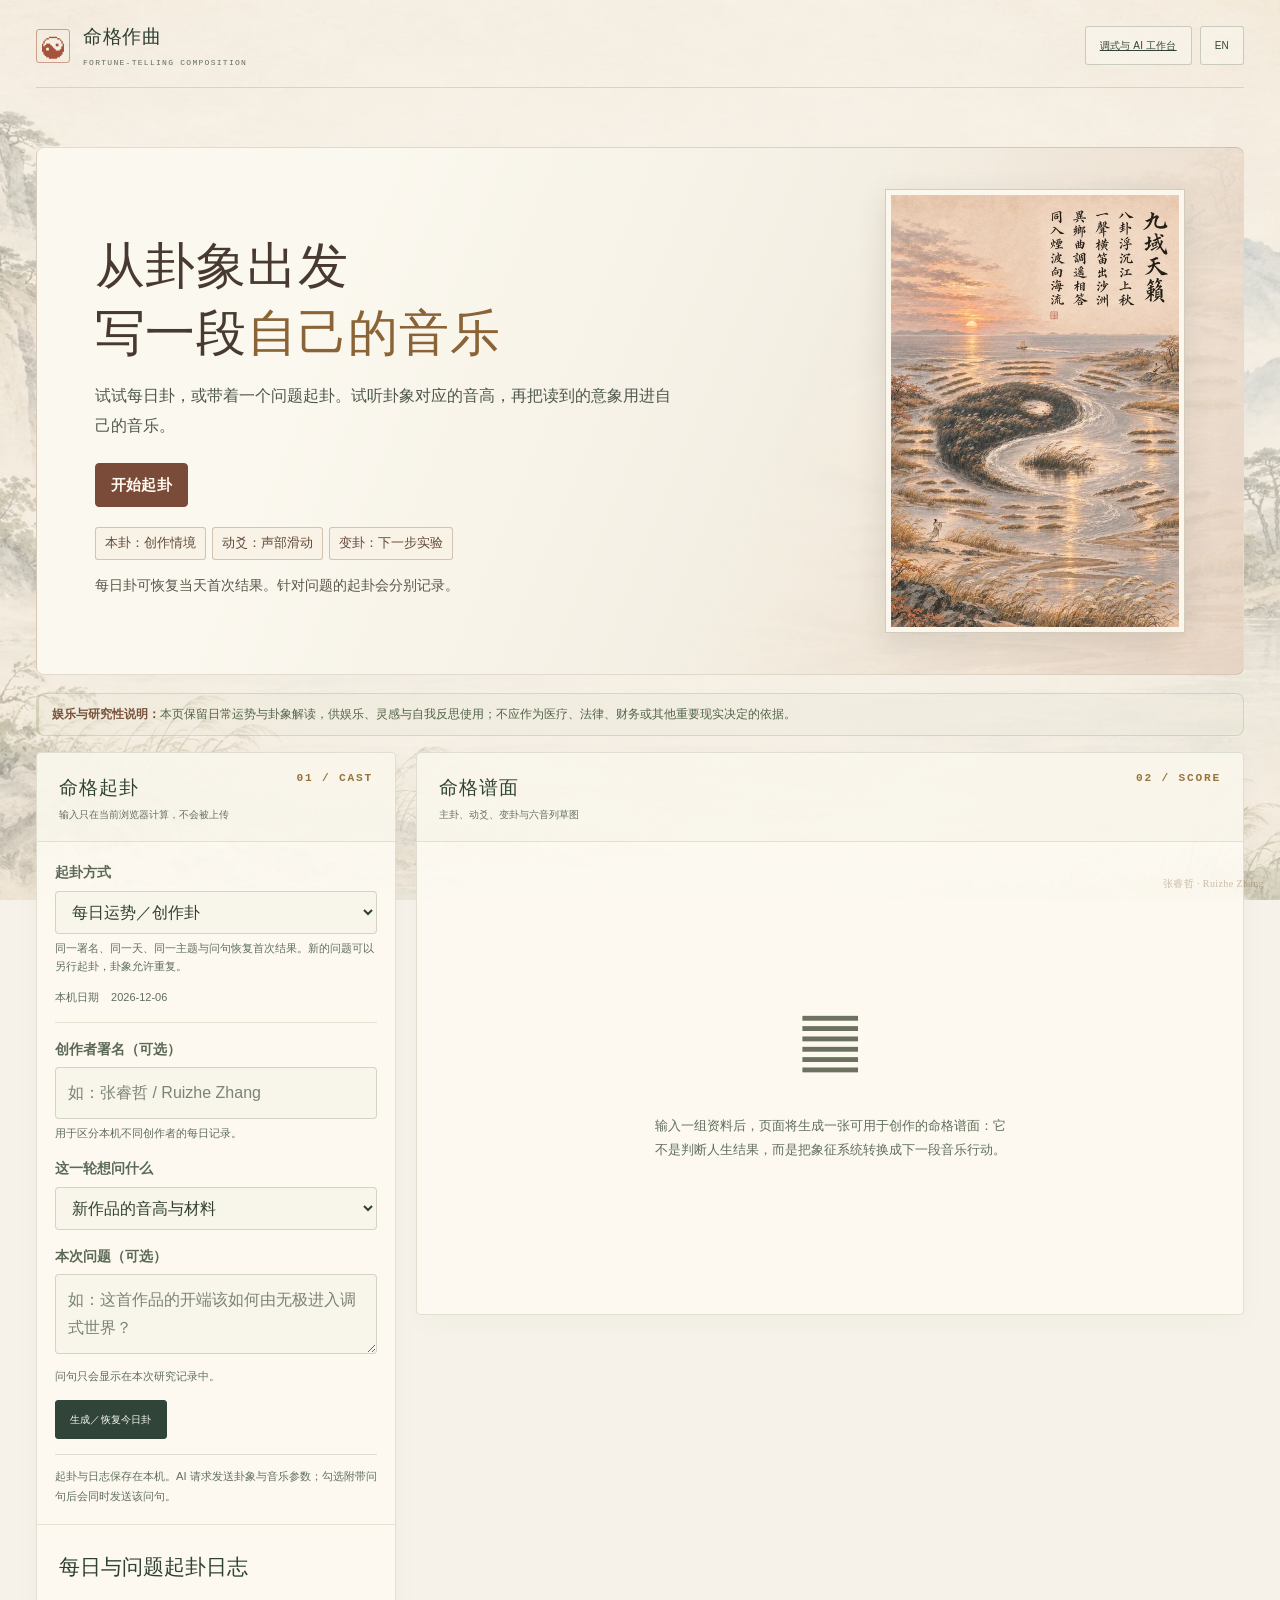
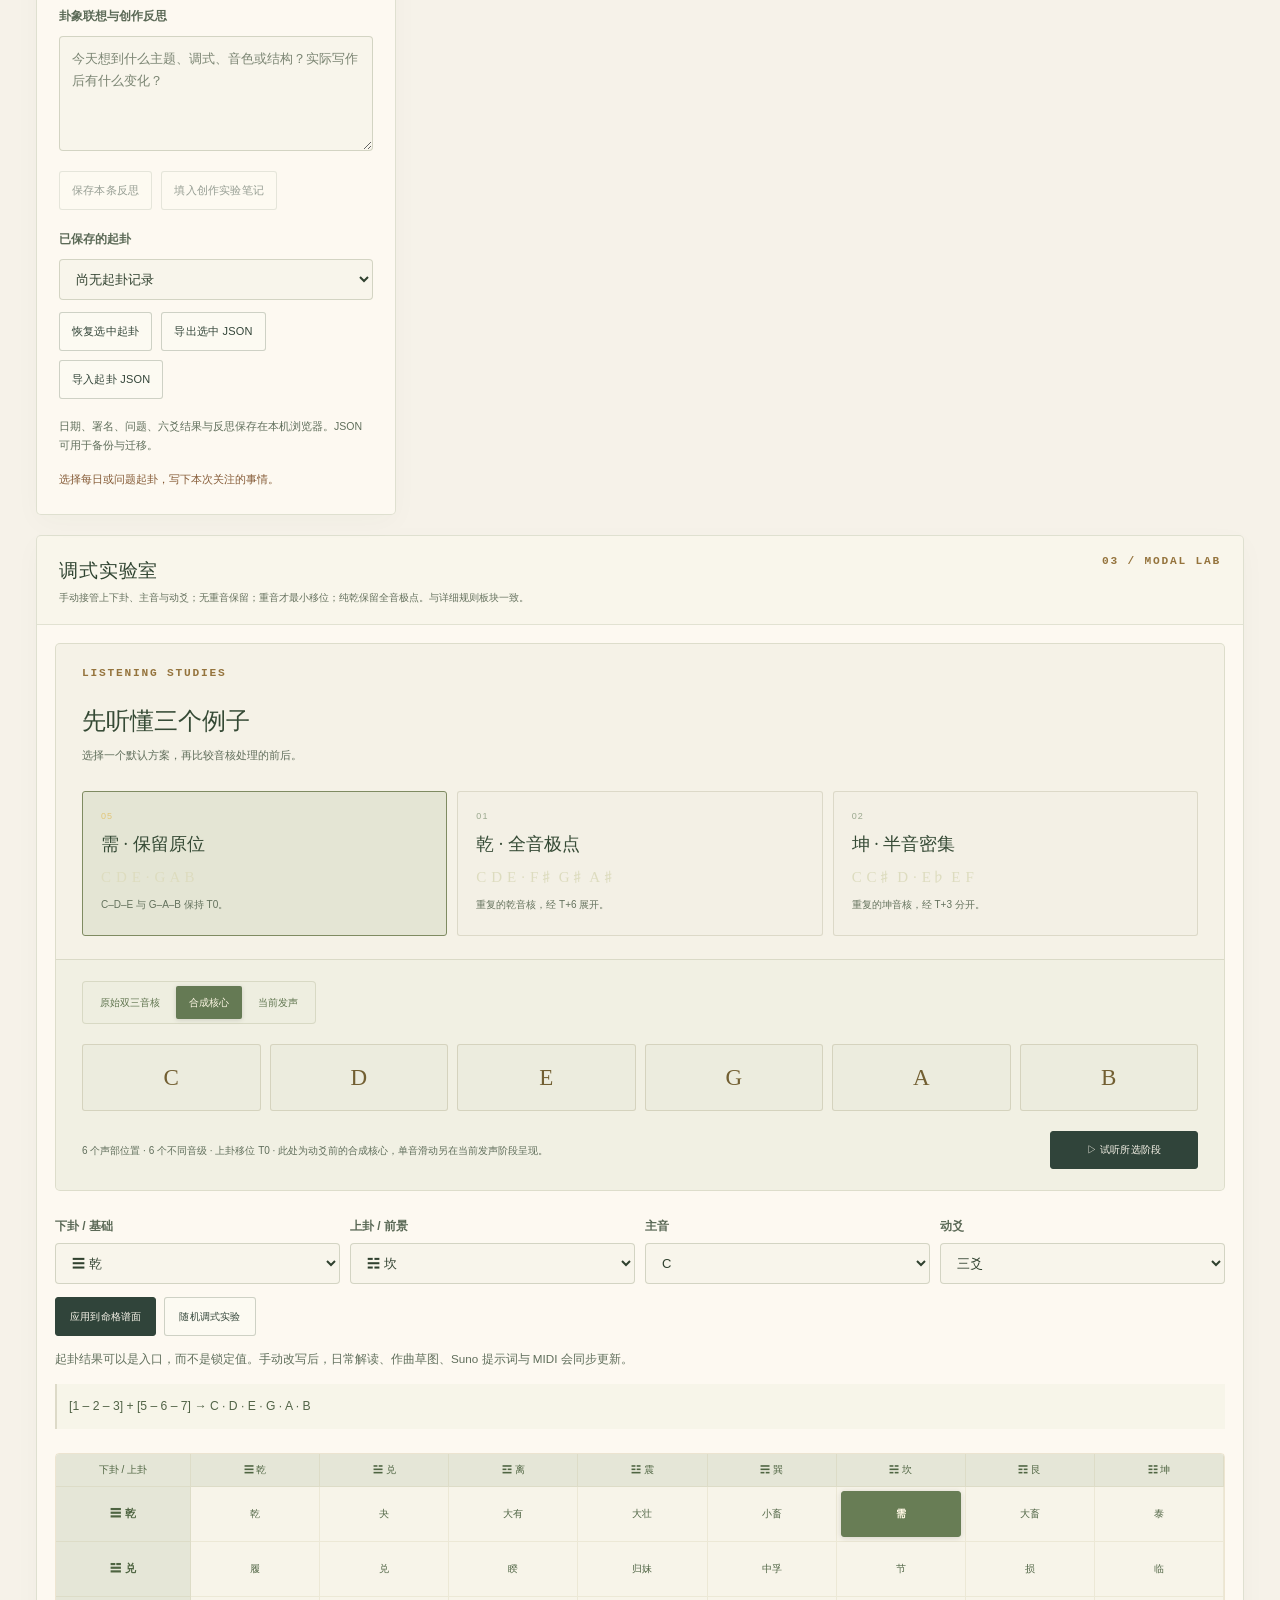
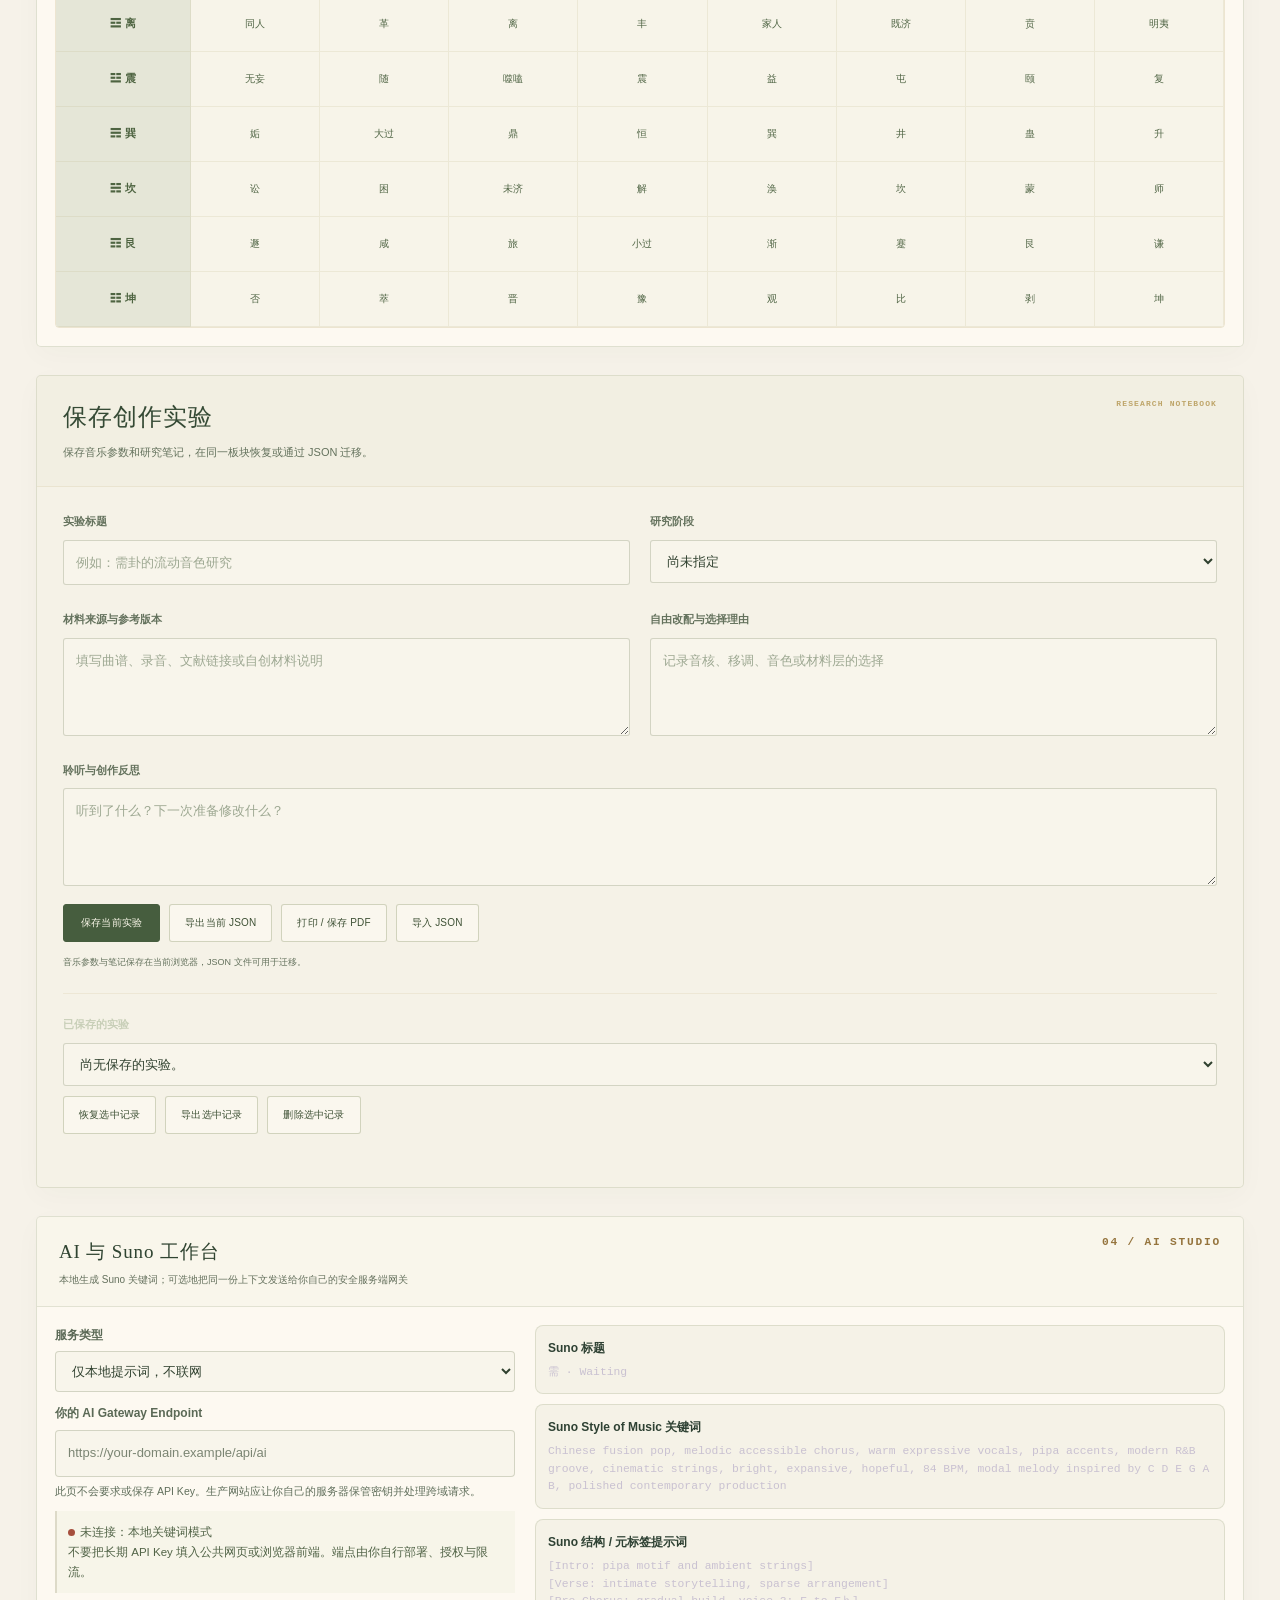
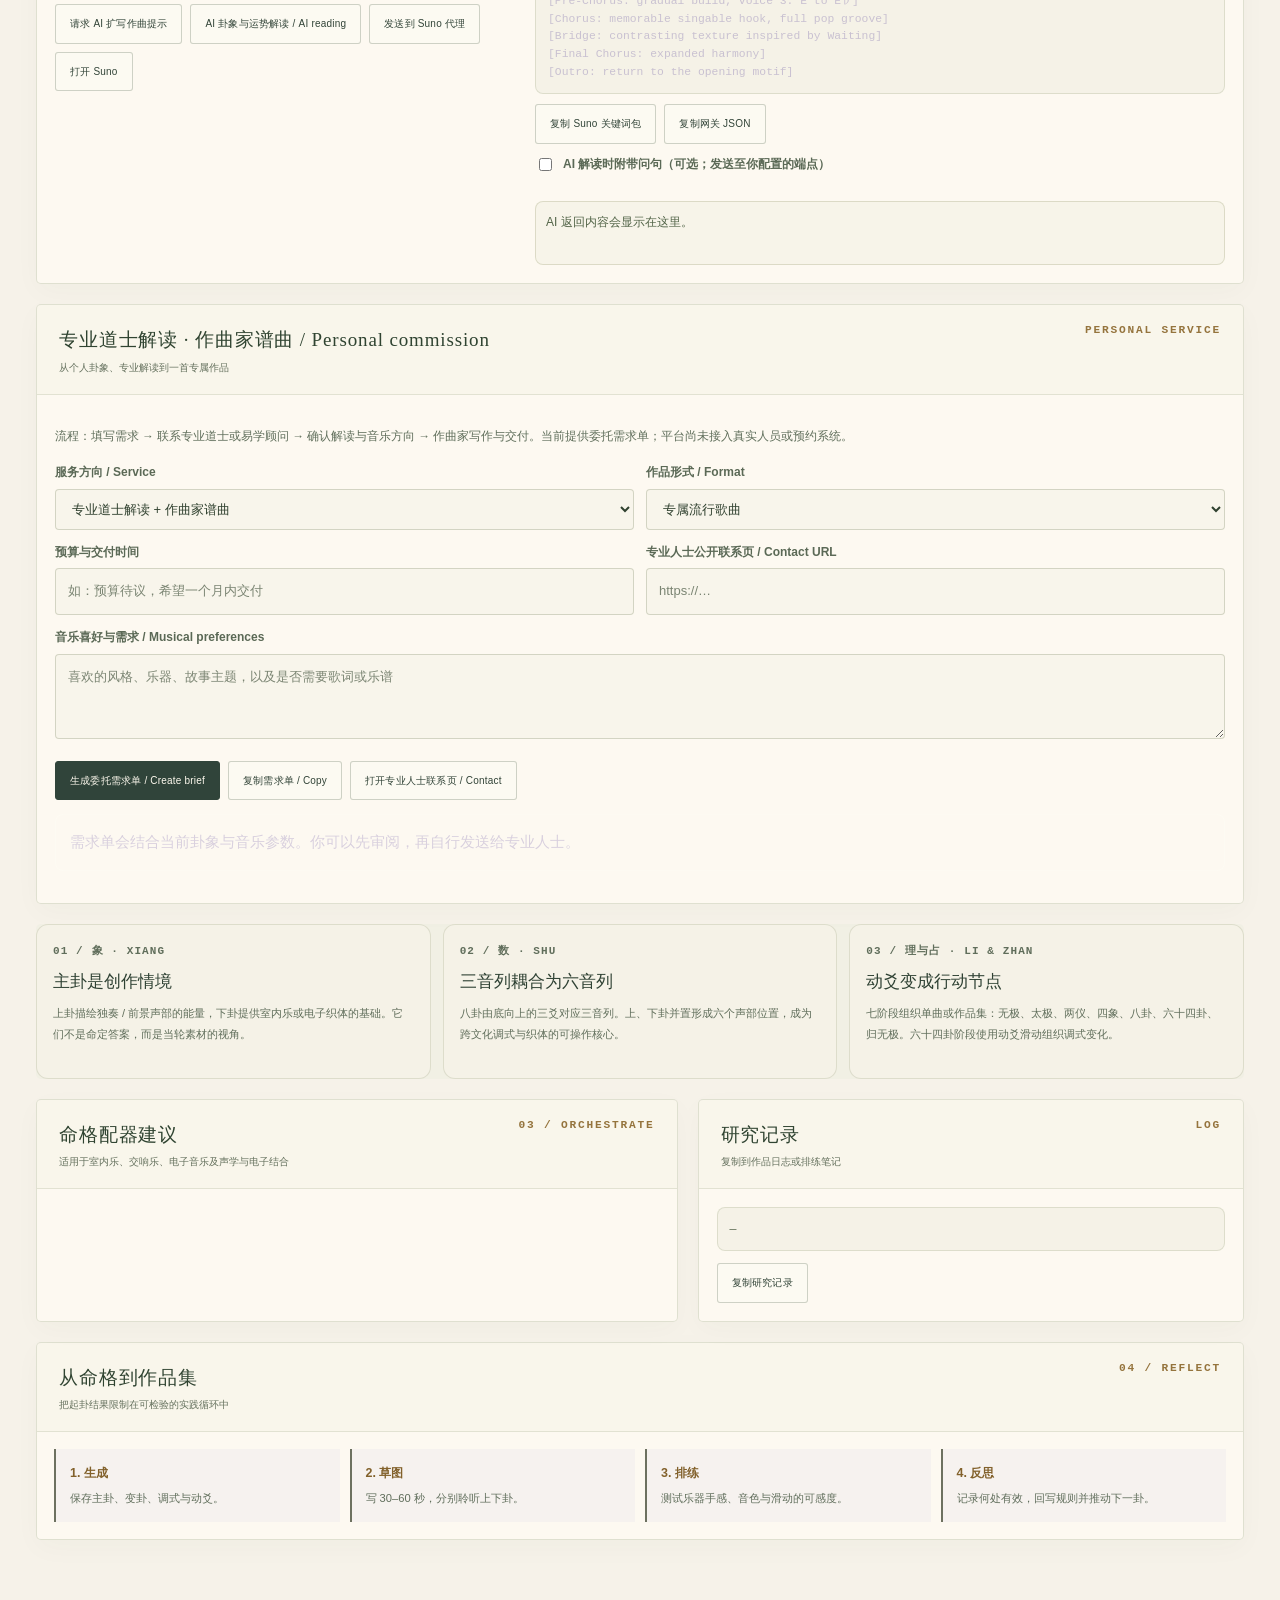
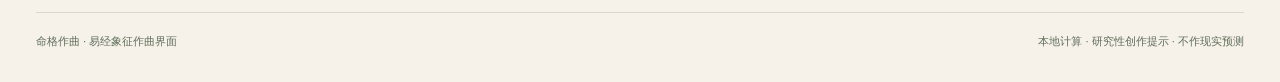
==== commit 587be7ca: "Add files via upload" ====
--- a/fortune.html
+++ b/fortune.html
@@ -1,518 +1,543 @@
-<!doctype html>
-<html lang="zh-CN">
-
-<head>
-
-  <meta charset="utf-8">
-
-  <meta name="viewport" content="width=device-width, initial-scale=1">
-
-  <meta name="description" content="Fortune-telling Composition: a research-facing I Ching oracle and modal composition generator.">
-
-  <title>命格作曲 | Fortune-telling Composition</title>
-
-  <link rel="stylesheet" href="site.css"><style>
-
-    :root{--night:#110e1d;--ink:#1b172d;--panel:#211c36;--panel-2:#292143;--paper:#f4efe8;--muted:#bdb5ca;--violet:#9583d0;--orchid:#d689ba;--gold:#dfb560;--gold-2:#ffe1a5;--rose:#ed7f89;--cyan:#7ac5bd;--line:rgba(244,239,232,.15)}
-
-    *{box-sizing:border-box} html{scroll-behavior:smooth} body{min-width:320px;margin:0;background:var(--night);color:var(--paper);font-family:"Noto Serif SC","Songti SC",Georgia,serif;line-height:1.55}
-
-    body:before{content:"";position:fixed;z-index:-1;inset:0;background:radial-gradient(circle at 17% 6%,rgba(149,131,208,.26),transparent 30rem),radial-gradient(circle at 83% 14%,rgba(214,137,186,.16),transparent 25rem),radial-gradient(circle at 48% 90%,rgba(223,181,96,.08),transparent 30rem)}
-
-    button,input,select,textarea{font:inherit}button{cursor:pointer}button:focus-visible,input:focus-visible,select:focus-visible,textarea:focus-visible{outline:2px solid var(--gold-2);outline-offset:3px}.shell{width:min(1240px,calc(100% - 32px));margin:auto}.eyebrow{font:600 .7rem/1.2 ui-monospace,SFMono-Regular,Consolas,monospace;color:var(--gold-2);letter-spacing:.16em;text-transform:uppercase}h1,h2,h3,p{margin:0}
-
-    header{padding:22px 0;display:flex;align-items:center;justify-content:space-between;gap:20px;border-bottom:1px solid var(--line)}.brand{display:flex;gap:13px;align-items:center}.seal{width:45px;height:45px;border:1px solid rgba(255,225,165,.75);border-radius:50%;display:grid;place-items:center;color:var(--gold-2);font-size:27px;box-shadow:inset 0 0 0 5px rgba(223,181,96,.08),0 0 26px rgba(223,181,96,.15)}h1{font-size:clamp(1.08rem,2.1vw,1.55rem);letter-spacing:.1em}.brand p{margin-top:2px;color:var(--muted);font:.68rem ui-monospace,monospace;letter-spacing:.08em}.header-actions{display:flex;gap:8px;align-items:center}.small-btn,.button{border:1px solid var(--line);background:rgba(244,239,232,.04);color:var(--paper);border-radius:8px;transition:.18s}.small-btn{padding:8px 10px;font-size:.75rem}.small-btn:hover,.button:hover{border-color:var(--gold);background:rgba(223,181,96,.12)}.button{padding:10px 13px;font-size:.82rem;font-weight:700}.button.primary{background:linear-gradient(135deg,var(--gold),#c7894d);border-color:var(--gold);color:#21151f}.button.primary:hover{filter:brightness(1.12);transform:translateY(-1px)}
-
-    .notice{margin:20px 0 0;border:1px solid rgba(122,197,189,.38);border-left:3px solid var(--cyan);border-radius:8px;padding:10px 13px;background:rgba(122,197,189,.07);color:#c7dfda;font-size:.77rem}.notice strong{color:#a5e3da}.hero{padding:43px 0 32px;display:grid;grid-template-columns:1.18fr .82fr;gap:24px;align-items:end}.hero h2{margin:8px 0 13px;max-width:800px;font-size:clamp(2.25rem,4.4vw,4.25rem);line-height:1.08;letter-spacing:-.05em}.hero h2 span{color:var(--gold-2)}.hero p{max-width:720px;color:#d0c9d8;font-size:.98rem}.hero-tags{margin-top:19px;display:flex;gap:7px;flex-wrap:wrap}.chip{border:1px solid var(--line);border-radius:999px;padding:5px 9px;color:#ccc4d8;font-size:.72rem;background:rgba(255,255,255,.03)}.wheel-card{min-height:235px;border:1px solid rgba(223,181,96,.32);border-radius:16px;background:linear-gradient(140deg,rgba(149,131,208,.2),rgba(33,28,54,.76));padding:22px;display:flex;flex-direction:column;justify-content:space-between}.wheel{height:126px;position:relative;display:grid;place-items:center}.wheel:before,.wheel:after{content:"";position:absolute;border:1px solid rgba(255,225,165,.45);border-radius:50%}.wheel:before{width:110px;height:110px}.wheel:after{width:63px;height:63px;border-color:rgba(149,131,208,.9)}.wheel span{position:relative;z-index:1;color:var(--gold-2);font-size:38px;animation:float 5s ease-in-out infinite}.wheel-card p{color:#cbc1d6;font-size:.79rem}.wheel-card b{color:var(--gold-2)}@keyframes float{50%{transform:translateY(-6px) rotate(8deg)}}
-
-    .workbench{display:grid;grid-template-columns:360px minmax(0,1fr);gap:20px;align-items:start}.panel{border:1px solid var(--line);background:rgba(33,28,54,.88);border-radius:14px;overflow:hidden;box-shadow:0 18px 50px rgba(0,0,0,.18)}.panel-head{padding:15px 18px;display:flex;gap:12px;align-items:flex-start;justify-content:space-between;border-bottom:1px solid var(--line)}.panel-head h3{font-size:.96rem;letter-spacing:.045em}.panel-head p{margin-top:2px;font-size:.72rem;color:var(--muted)}.form{padding:18px;display:grid;gap:14px}.form-grid{display:grid;grid-template-columns:1fr 1fr;gap:11px}.wide{grid-column:1/-1}label{display:block;margin-bottom:5px;color:#ded7e5;font-size:.76rem;font-weight:700}input,select,textarea{width:100%;border:1px solid rgba(244,239,232,.18);border-radius:8px;background:#161222;color:var(--paper);padding:10px;font-size:.85rem}textarea{min-height:85px;resize:vertical}.field-note{margin-top:5px;color:#9e95ad;font-size:.66rem}.privacy{margin-top:1px;padding-top:12px;border-top:1px solid var(--line);font-size:.7rem;color:#a99fb5}.result-empty{min-height:472px;display:grid;place-items:center;padding:35px;text-align:center;color:#b5adbd}.result-empty .empty-mark{display:block;color:var(--violet);font-size:62px;margin-bottom:10px}.result-empty p{max-width:360px;font-size:.84rem}.result{display:none}.result.active{display:block}.result-main{padding:20px}.oracle-top{display:grid;grid-template-columns:155px minmax(0,1fr);gap:22px;align-items:center}.hex-stage{min-height:170px;border:1px solid rgba(255,225,165,.25);border-radius:12px;background:linear-gradient(145deg,rgba(223,181,96,.12),rgba(149,131,208,.12));display:grid;place-items:center;position:relative}.hex-number{position:absolute;top:10px;left:11px;color:var(--gold-2);font:700 .68rem ui-monospace,monospace;letter-spacing:.1em}.hexagram{width:91px;display:grid;gap:6px;grid-template-rows:repeat(6,10px)}.yao{height:10px;border-radius:999px;background:var(--gold-2);box-shadow:0 0 9px rgba(255,225,165,.24)}.yao.yin{background:linear-gradient(90deg,var(--gold-2) 0 41%,transparent 41% 59%,var(--gold-2) 59%)}.yao.move{background:var(--rose);box-shadow:0 0 0 2px rgba(237,127,137,.2),0 0 15px rgba(237,127,137,.7)}.yao.yin.move{background:linear-gradient(90deg,var(--rose) 0 41%,transparent 41% 59%,var(--rose) 59%)}.identity h2{font-size:clamp(1.42rem,3vw,2.2rem);line-height:1.16}.identity h2 span{color:var(--gold-2)}.identity p{margin-top:7px;color:#c5bed0;font-size:.82rem}.sigils{display:flex;flex-wrap:wrap;gap:7px;margin-top:12px}.sigil{font-size:.7rem;color:#d8d2de;border-left:2px solid var(--orchid);padding-left:7px}.change-line{margin-top:18px;padding-top:14px;border-top:1px solid var(--line);display:grid;grid-template-columns:1fr auto;gap:14px}.change-line strong{display:block;color:var(--gold-2);font:.95rem ui-monospace,Consolas,monospace}.change-line small{color:var(--muted);font-size:.7rem}.change-line p{color:#ffc5ca;font-size:.76rem;text-align:right;max-width:255px}.fortune{margin:0 20px 20px;padding:16px;border:1px solid rgba(214,137,186,.3);background:rgba(214,137,186,.06);border-radius:10px}.fortune h3{color:#f2b6d9;font-size:.83rem}.fortune p{margin-top:6px;color:#ded1df;font-size:.82rem}.fortune .question-echo{margin-top:9px;color:#b2a5b6;font-size:.71rem;font-style:italic}.voices{padding:0 20px 20px;display:grid;grid-template-columns:repeat(6,minmax(0,1fr));gap:7px}.voice{padding:8px 5px;text-align:center;border:1px solid var(--line);border-radius:8px;background:rgba(16,13,28,.56)}.voice.changed{border-color:var(--rose);background:rgba(237,127,137,.1)}.voice .l{display:block;color:#aba2b4;font:.59rem ui-monospace,monospace}.voice b{display:block;color:var(--gold-2);font:700 1.05rem ui-monospace,Consolas,monospace;margin:3px 0}.voice small{color:#a8d0c9;font-size:.59rem}.actions{padding:0 20px 20px;display:flex;flex-wrap:wrap;gap:8px}.method{margin-top:20px;display:grid;grid-template-columns:repeat(3,minmax(0,1fr));gap:12px}.method-card{min-height:155px;padding:16px;border:1px solid var(--line);border-radius:12px;background:rgba(33,28,54,.72)}.method-card .idx{font:600 .68rem ui-monospace,monospace;color:var(--gold-2);letter-spacing:.1em}.method-card h3{margin:5px 0;font-size:.92rem}.method-card p{color:#c2baca;font-size:.76rem}.lower{margin-top:20px;display:grid;grid-template-columns:1.08fr .92fr;gap:20px}.score{padding:18px}.part{display:grid;grid-template-columns:108px 1fr;gap:10px;margin-bottom:10px}.part:last-child{margin-bottom:0}.part-label{padding:10px;background:rgba(122,197,189,.09);border-left:2px solid var(--cyan);color:#d5ebe7;font-size:.72rem}.part-content{padding:10px;background:rgba(16,13,28,.48);color:#c5becb;font-size:.75rem}.part-content strong{color:var(--gold-2)}.record{padding:18px}.record pre{white-space:pre-wrap;overflow-wrap:anywhere;margin:0;padding:12px;border:1px solid var(--line);border-radius:8px;background:#161222;color:#c7becf;font:.72rem/1.6 ui-monospace,Consolas,monospace}.record .actions{padding:12px 0 0}.research-path{margin-top:20px}.path-body{padding:17px;display:grid;grid-template-columns:repeat(4,minmax(0,1fr));gap:10px}.path{padding:14px;border-left:2px solid var(--violet);background:rgba(149,131,208,.07)}.path b{display:block;color:var(--gold-2);font-size:.78rem}.path p{margin-top:4px;color:#c5becb;font-size:.7rem}.toast{position:fixed;left:50%;bottom:20px;transform:translate(-50%,130px);opacity:0;z-index:5;border:1px solid rgba(255,225,165,.55);background:#2b2143;padding:10px 14px;border-radius:8px;color:var(--paper);font-size:.78rem;transition:.24s;box-shadow:0 12px 38px rgba(0,0,0,.4)}.toast.show{transform:translate(-50%,0);opacity:1}footer{margin-top:30px;padding:19px 0 30px;border-top:1px solid var(--line);display:flex;gap:18px;justify-content:space-between;color:#9d94aa;font-size:.7rem}
-
-    .daily-reading{margin:0 20px 20px;padding:16px;border:1px solid rgba(122,197,189,.28);border-radius:10px;background:rgba(122,197,189,.055)}.daily-reading h3{color:#a9e5dd;font-size:.83rem}.daily-reading>p{margin-top:5px;color:#d4e3df;font-size:.77rem}.daily-grid{display:grid;grid-template-columns:repeat(3,minmax(0,1fr));gap:8px;margin-top:11px}.daily-grid div{padding:10px;border-radius:7px;background:rgba(16,13,28,.45);font-size:.72rem;color:#c8c1d1}.daily-grid b{display:block;margin-bottom:3px;color:var(--gold-2)}
-
-    .studio-section{margin-top:20px}.studio-body{padding:18px}.manual-grid{display:grid;grid-template-columns:repeat(4,minmax(0,1fr));gap:10px;align-items:end}.manual-note{margin:13px 0 0;color:#b9b1c4;font-size:.73rem}.modal-summary{margin-top:14px;padding:12px;border-left:2px solid var(--gold);background:rgba(223,181,96,.065);color:#d9d0de;font-size:.76rem}.matrix-scroll{overflow:auto;margin-top:16px;border:1px solid var(--line);border-radius:9px}.modal-matrix{width:100%;min-width:700px;border-collapse:collapse;font-size:.68rem}.modal-matrix th,.modal-matrix td{padding:5px;border:1px solid var(--line);text-align:center}.modal-matrix th{background:#181329;color:var(--gold-2)}.modal-matrix button{min-width:66px;border:0;border-radius:4px;padding:7px 4px;background:transparent;color:#c9c1d1;font-size:.65rem;line-height:1.15}.modal-matrix button:hover{background:rgba(223,181,96,.15);color:var(--gold-2)}.modal-matrix button.active{background:var(--gold-2);color:#251c24;font-weight:700}
-
-    .ai-grid{display:grid;grid-template-columns:.8fr 1.2fr;gap:20px;padding:18px}.api-form{display:grid;gap:11px;align-content:start}.api-warning{padding:11px;border-left:2px solid var(--rose);background:rgba(237,127,137,.07);color:#e2bcc3;font-size:.72rem}.prompt-stack{display:grid;gap:10px}.prompt-card{padding:12px;border:1px solid var(--line);border-radius:8px;background:#161222}.prompt-card h4{margin:0 0 5px;color:var(--gold-2);font-size:.75rem}.prompt-card pre{margin:0;white-space:pre-wrap;overflow-wrap:anywhere;color:#c9c1d1;font:.71rem/1.55 ui-monospace,Consolas,monospace}.gateway-result{margin-top:11px;min-height:64px;padding:10px;border:1px solid rgba(122,197,189,.28);border-radius:8px;background:rgba(122,197,189,.055);color:#c8ddd9;font-size:.75rem;white-space:pre-wrap}.api-actions{display:flex;gap:8px;flex-wrap:wrap}.status-dot{display:inline-block;width:7px;height:7px;border-radius:50%;background:var(--rose);margin-right:5px}.status-dot.ready{background:var(--cyan)}
-
-    @media(max-width:950px){.workbench{grid-template-columns:1fr}.form{grid-template-columns:repeat(2,1fr)}.form .wide{grid-column:1/-1}.ai-grid{grid-template-columns:1fr}.manual-grid{grid-template-columns:repeat(2,1fr)}}@media(max-width:700px){.shell{width:min(100% - 22px,1240px)}header{padding-top:16px}.brand p{display:none}.hero,.lower{grid-template-columns:1fr}.hero{padding:31px 0 25px}.wheel-card{min-height:180px}.workbench,.form{display:block}.form>div{margin-bottom:13px}.form>div:last-child{margin-bottom:0}.oracle-top{grid-template-columns:110px minmax(0,1fr);gap:14px}.hex-stage{min-height:140px}.hexagram{width:68px;gap:5px;grid-template-rows:repeat(6,8px)}.yao{height:8px}.change-line{grid-template-columns:1fr}.change-line p{text-align:left}.voices{grid-template-columns:repeat(3,1fr);padding:0 15px 15px}.result-main{padding:15px}.fortune,.daily-reading{margin:0 15px 15px}.actions{padding:0 15px 15px}.method,.path-body,.daily-grid,.manual-grid{grid-template-columns:1fr}.part{grid-template-columns:94px 1fr}.studio-body,.ai-grid{padding:15px}footer{display:block}footer p+p{margin-top:5px}}
-
-  
-
-.cast-overlay{position:fixed;inset:0;z-index:30;background:rgba(17,14,29,.95);display:grid;place-items:center;text-align:center}.cast-overlay[hidden]{display:none}.cast-orbit{font-size:80px;color:#ffe1a5;animation:castspin 1.4s ease-in-out infinite}.cast-overlay p{margin:18px;color:#ffe1a5}.casting-bars{display:flex;gap:7px;justify-content:center}.casting-bars i{width:34px;height:7px;background:#9583d0;animation:castpulse .6s alternate infinite}.casting-bars i:nth-child(2){animation-delay:.2s}.casting-bars i:nth-child(3){animation-delay:.4s}@keyframes castspin{to{transform:rotate(360deg)}}@keyframes castpulse{to{background:#ffe1a5;transform:translateY(-8px)}}.service-inputs{display:grid;grid-template-columns:1fr 1fr;gap:12px}.service-inputs .full{grid-column:1/-1}.service-output{white-space:pre-wrap;color:#d9d0de;padding:14px;border:1px solid #ffffff22;border-radius:8px;margin:14px 0}.consent-row{font-size:.75rem;color:#c6bfd0;display:flex;align-items:center;gap:8px}.consent-row input{width:auto}@media(prefers-reduced-motion:reduce){*{animation:none!important;scroll-behavior:auto!important}}@media(max-width:650px){.service-inputs{grid-template-columns:1fr}}
-
-</style>
-
-<style>.research-section{margin:0 0 24px;padding:22px;background:rgba(23,44,41,.8);border:1px solid rgba(244,240,229,.18);border-radius:13px}.research-section h2{font-size:1.5rem;color:#f1cf7e;margin:4px 0 12px}.research-section h3{font-size:1rem;color:#f1cf7e;margin:8px 0}.research-section p{color:#c7d4cd;font-size:.86rem;margin:10px 0}.research-section a{color:#f1cf7e}.research-grid{display:grid;grid-template-columns:repeat(3,minmax(0,1fr));gap:14px}.research-cell{padding:14px;background:rgba(13,27,26,.7);border-radius:8px;border:1px solid #ffffff18}.case-layout{display:grid;grid-template-columns:180px minmax(0,1fr);gap:20px;align-items:start}.case-layout img{width:100%;border-radius:5px}.case-links{display:flex;gap:10px;flex-wrap:wrap;margin-top:12px}.score-preview{display:block;max-width:100%;max-height:650px;margin:14px auto;border-radius:8px}.author-watermark{position:fixed;bottom:9px;right:16px;z-index:8;pointer-events:none;user-select:none;font:600 clamp(11px,1.6vw,17px)/1.4 Georgia,serif;letter-spacing:.06em;color:rgba(241,207,126,.33);text-shadow:0 1px 4px #000}.research-section details{padding:12px;border-top:1px solid #ffffff22}.research-section summary{cursor:pointer;color:#f1cf7e}.research-section audio{width:100%;margin:9px 0}.research-cards{display:grid;grid-template-columns:repeat(4,1fr);gap:8px;margin:16px 0}.research-cards span{padding:9px;background:#10201f;font-size:.78rem;color:#c7d4cd;border-left:2px solid #6ea99c}.atlas-source{min-width:190px;font-size:.69rem;line-height:1.55;text-align:left!important}.atlas-source a{color:#f1cf7e}@media(max-width:700px){.case-layout,.research-grid{grid-template-columns:1fr}.case-layout img{max-width:150px}.research-cards{grid-template-columns:1fr 1fr}}</style><link rel="stylesheet" href="child-upgrade.css"><link rel="stylesheet" href="experiments.css"><link rel="stylesheet" href="ink-theme.css">
-<script src="casting-journal.js"></script>
-</head>
-
-<body data-application="fortune">
-
-  <div class="shell">
-
-    <header>
-
-      <div class="brand"><div class="seal" aria-hidden="true">☯</div><div><h1 data-t="brand">命格作曲</h1><p data-t="tagline">FORTUNE-TELLING COMPOSITION</p></div></div>
-
-      <div class="header-actions"><a class="small-btn" href="#modalLab" data-t="labLink">调式与 AI 工作台</a><button class="small-btn" id="langBtn" type="button">EN</button></div>
-
-    </header>
-
-    <p class="notice"><strong data-t="noticeStrong">研究性说明：</strong><span data-t="notice">本页以姓名、生辰与问题生成可复现的卦象叙事和作曲提示，只用于艺术研究、灵感与自我反思；不提供现实结果、健康、法律或财务预测。</span></p>
-
-    <div id="castOverlay" class="cast-overlay" hidden role="status" aria-live="polite"><div><div class="cast-orbit">☯</div><div class="casting-bars"><i></i><i></i><i></i><i></i><i></i><i></i></div><p id="castProgress" data-copy-zh="正在生成本卦与动爻" data-copy-en="Forming the primary hexagram and locating its moving line">正在生成本卦与动爻</p><p class="cast-method" data-research-ui="" data-copy-zh="姓名与出生信息的研究性映射" data-copy-en="A research mapping of name and birth information">姓名与出生信息的研究性映射</p></div></div><main>
-
-      <section class="hero"><div><p class="eyebrow" data-t="eyebrow">symbolic prompt engine · practice-led research</p><h2 data-thtml="hero">让<span>命格</span>成为一段<br>可聆听、可排练的<span>作曲叙事</span>。</h2><p data-t="heroText">“命格作曲”将起卦的仪式性转化为研究中的材料选择：主卦给出此刻的创作情境，动爻标出一个横向声部滑动节点，变卦提示下一个可写作与反思的方向。</p><div class="hero-tags"><span class="chip" data-t="chip1">本卦：创作情境</span><span class="chip" data-t="chip2">动爻：声部滑动</span><span class="chip" data-t="chip3">变卦：下一步实验</span></div></div><aside class="wheel-card"><div class="wheel"><span>☯</span></div><p><b data-t="wheelTitle">从问句到谱面。</b> <span data-t="wheelText">同一组输入会产生同一组研究参数，便于在作品集、排练日志与后续版本之间追踪。</span></p></aside></section>
-
-      <section class="workbench">
-
-        <aside class="panel"><div class="panel-head"><div><h3 data-t="inputTitle">命格起卦</h3><p data-t="inputSub">输入只在当前浏览器计算，不会被上传</p></div><span class="eyebrow">01 / CAST</span></div>
-
-          <form class="form" id="oracleForm"><div class="wide"><label for="name" data-t="nameLabel">名字或创作署名</label><input id="name" maxlength="80" required placeholder="如：张睿哲 / Ruizhe Zhang"><p class="field-note" data-t="nameNote">用于生成稳定的象征性起卦种子</p></div><div><label for="date" data-t="dateLabel">出生日期</label><input id="date" type="date" required></div><div><label for="hour" data-t="hourLabel">出生时辰</label><select id="hour"></select></div><div class="wide"><label for="focus" data-t="focusLabel">这一轮想问什么</label><select id="focus"><option value="material">新作品的音高与材料</option><option value="process">创作卡点与推进</option><option value="rehearsal">排练、合作与配器</option><option value="presentation">呈现、发表与听众关系</option></select></div><div class="wide"><label for="question" data-t="questionLabel">你的问句（可选）</label><textarea id="question" maxlength="200" placeholder="如：这首作品的开端该如何由无极进入调式世界？"></textarea><p class="field-note" data-t="questionNote">问句只会显示在本次研究记录中。</p></div><div class="wide"><button class="button primary" type="submit" data-t="cast">起卦并生成作曲提示</button></div><p class="privacy wide" data-t="privacy">隐私：所有计算都在本地完成。不要在此输入不希望出现在本机研究记录中的敏感资料。</p></form>
-
-        </aside>
-
-        <section class="panel"><div class="panel-head"><div><h3 data-t="outputTitle">命格谱面</h3><p data-t="outputSub">主卦、动爻、变卦与六音列草图</p></div><span class="eyebrow">02 / SCORE</span></div>
-
-          <div class="result-empty" id="empty"><div><span class="empty-mark">䷀</span><p data-t="empty">输入一组资料后，页面将生成一张可用于创作的命格谱面：它不是判断人生结果，而是把象征系统转换成下一段音乐行动。</p></div></div>
-
-          <div class="result" id="result"><div class="result-main"><div class="oracle-top"><div class="hex-stage"><span class="hex-number" id="hexNo">#––</span><div class="hexagram" id="presentHex" aria-label="present hexagram"></div></div><div class="identity"><h2 id="hexName"></h2><p id="hexStory"></p><div class="sigils"><span class="sigil" id="upperTag"></span><span class="sigil" id="lowerTag"></span><span class="sigil" id="futureTag"></span></div></div></div><div class="change-line"><div><small data-t="pitchSet">命格音高集合 / Pitch material</small><strong id="pitchSet"></strong><small id="modeMeta"></small></div><p id="moveText"></p></div></div><div class="fortune"><h3 data-t="fortuneTitle">本轮创作运势 / Creative reading</h3><p id="fortuneText"></p><p class="question-echo" id="questionEcho"></p></div><div class="daily-reading"><h3 data-t="dailyTitle">日常运势 / 娱乐性解读</h3><p data-t="dailyLead">把以下内容当作轻松的象征性阅读，而不是重要决定的依据。</p><div class="daily-grid" id="dailyGrid"></div></div><div class="voices" id="voices"></div><div class="actions"><select id="oracleInstrument" aria-label="试听乐器"><option value="guzheng">古筝合成</option><option value="pipa">琵琶合成</option><option value="erhu">二胡合成</option><option value="dizi">笛子合成</option></select><button class="button primary" id="listen" type="button" data-t="listen">试听命格音核</button><button class="button" id="midi" type="button" data-t="midi">导出 MIDI 草图</button></div></div>
-
-        </section>
-
-      </section>
-
-      <section class="panel studio-section" id="modalLab">
-
-        <div class="panel-head"><div><h3 data-t="labTitle">调式实验室</h3><p data-t="labSub">手动接管上下卦、主音与动爻；无重音保留；重音才最小移位；纯乾保留全音极点。与详细规则板块一致。</p></div><span class="eyebrow">03 / MODAL LAB</span></div>
-
-        <div class="studio-body"><div class="manual-grid"><div><label for="manualLower" data-t="manualLowerLabel">下卦 / 基础</label><select id="manualLower"></select></div><div><label for="manualUpper" data-t="manualUpperLabel">上卦 / 前景</label><select id="manualUpper"></select></div><div><label for="manualTonic" data-t="manualTonicLabel">主音</label><select id="manualTonic"></select></div><div><label for="manualMove" data-t="manualMoveLabel">动爻</label><select id="manualMove"></select></div></div><div class="api-actions" style="margin-top:13px"><button class="button primary" id="applyManual" type="button" data-t="applyManual">应用到命格谱面</button><button class="button" id="randomModal" type="button" data-t="randomModal">随机调式实验</button></div><p class="manual-note" data-t="manualNote">起卦结果可以是入口，而不是锁定值。手动改写后，日常解读、作曲草图、Suno 提示词与 MIDI 会同步更新。</p><div class="modal-summary" id="modalSummary">—</div><div class="matrix-scroll"><table class="modal-matrix" aria-label="64-hexagram composition matrix"><thead id="modalHead"></thead><tbody id="modalBody"></tbody></table></div></div>
-
-      </section>
-
-      <section class="panel studio-section" id="aiStudio">
-
-        <div class="panel-head"><div><h3 data-t="aiTitle">AI 与 Suno 工作台</h3><p data-t="aiSub">本地生成 Suno 关键词；可选地把同一份上下文发送给你自己的安全服务端网关</p></div><span class="eyebrow">04 / AI STUDIO</span></div>
-
-        <div class="ai-grid"><div class="api-form"><div><label for="gatewayProvider" data-t="providerLabel">服务类型</label><select id="gatewayProvider"><option value="none">仅本地提示词，不联网</option><option value="suno-proxy">Suno REST 代理</option><option value="text-proxy">OpenAI 兼容文本代理</option><option value="custom">自定义 JSON 端点</option></select></div><div><label for="gatewayUrl" data-t="gatewayLabel">你的 AI Gateway Endpoint</label><input id="gatewayUrl" type="url" placeholder="https://your-domain.example/api/ai"><p class="field-note" data-t="gatewayNote">此页不会要求或保存 API Key。生产网站应让你自己的服务器保管密钥并处理跨域请求。</p></div><div class="api-warning"><span class="status-dot" id="gatewayDot"></span><span id="gatewayState" data-t="gatewayOff">未连接：本地关键词模式</span><br><span data-t="gatewayWarn">不要把长期 API Key 填入公共网页或浏览器前端。端点由你自行部署、授权与限流。</span></div><div class="api-actions"><button class="button" id="enhanceAi" type="button" data-t="enhance">请求 AI 扩写作曲提示</button><button class="button" id="readingAi" type="button">AI 卦象与运势解读 / AI reading</button><button class="button" id="sendSuno" type="button" data-t="sendSuno">发送到 Suno 代理</button><a class="button" href="https://suno.com" target="_blank" rel="noopener" data-t="openSuno">打开 Suno</a></div></div><div class="prompt-stack"><div class="prompt-card"><h4 data-t="sunoTitleLabel">Suno 标题</h4><pre id="sunoTitle">—</pre></div><div class="prompt-card"><h4 data-t="sunoStyleLabel">Suno Style of Music 关键词</h4><pre id="sunoStyle">—</pre></div><div class="prompt-card"><h4 data-t="sunoStructureLabel">Suno 结构 / 元标签提示词</h4><pre id="sunoStructure">—</pre></div><div class="api-actions"><button class="button" id="copySuno" type="button" data-t="copySuno">复制 Suno 关键词包</button><button class="button" id="copyPayload" type="button" data-t="copyPayload">复制网关 JSON</button></div><label class="consent-row"><input type="checkbox" id="includeQuestion">AI 解读时附带问句（可选；发送至你配置的端点）</label><div class="gateway-result" id="gatewayResult" data-t="gatewayReady">AI 返回内容会显示在这里。</div></div></div>
-
-      </section>
-
-      <section class="panel studio-section" id="professionalService"><div class="panel-head"><div><h3>专业道士解读 · 作曲家谱曲 / Personal commission</h3><p>从个人卦象、专业解读到一首专属作品</p></div><span class="eyebrow">PERSONAL SERVICE</span></div><div class="studio-body"><p class="manual-note">流程：填写需求 → 联系专业道士或易学顾问 → 确认解读与音乐方向 → 作曲家写作与交付。当前提供委托需求单；平台尚未接入真实人员或预约系统。</p><div class="service-inputs" style="margin-top:16px"><div><label for="serviceRoute">服务方向 / Service</label><select id="serviceRoute"><option>专业道士解读 + 作曲家谱曲</option><option>易学顾问解读 + 作曲家谱曲</option><option>仅委托作曲家谱曲</option></select></div><div><label for="musicFormat">作品形式 / Format</label><select id="musicFormat"><option>专属流行歌曲</option><option>器乐小品 / 琵琶与室内乐</option><option>电子音乐 / 氛围音景</option><option>待与作曲家商议</option></select></div><div><label for="serviceBudget" data-copy-zh="预算与交付时间" data-copy-en="Budget and delivery date">预算与交付时间</label><input id="serviceBudget" maxlength="150" placeholder="如：预算待议，希望一个月内交付"></div><div><label for="serviceContact">专业人士公开联系页 / Contact URL</label><input id="serviceContact" type="url" placeholder="https://…"></div><div class="full"><label for="serviceNotes">音乐喜好与需求 / Musical preferences</label><textarea id="serviceNotes" maxlength="1200" placeholder="喜欢的风格、乐器、故事主题，以及是否需要歌词或乐谱"></textarea></div></div><div class="api-actions" style="margin-top:14px"><button id="makeBrief" class="button primary" type="button">生成委托需求单 / Create brief</button><button id="copyBrief" class="button" type="button">复制需求单 / Copy</button><button id="openContact" class="button" type="button">打开专业人士联系页 / Contact</button></div><div class="service-output" id="serviceBrief">需求单会结合当前卦象与音乐参数。你可以先审阅，再自行发送给专业人士。</div></div></section><section class="method"><article class="method-card"><p class="idx" data-copy-zh="01 / 象 · XIANG" data-copy-en="01 / XIANG · SYMBOLIC IMAGERY">01 / 象 · XIANG</p><h3 data-t="m1t">主卦是创作情境</h3><p data-t="m1p">上卦描绘独奏 / 前景声部的能量，下卦提供室内乐或电子织体的基础。它们不是命定答案，而是当轮素材的视角。</p></article><article class="method-card"><p class="idx" data-copy-zh="02 / 数 · SHU" data-copy-en="02 / SHU · NUMERICAL STRUCTURE">02 / 数 · SHU</p><h3 data-t="m2t">三音列耦合为六音列</h3><p data-t="m2p">八卦由底向上的三爻对应三音列。上、下卦并置形成六个声部位置，成为跨文化调式与织体的可操作核心。</p></article><article class="method-card"><p class="idx" data-copy-zh="03 / 理与占 · LI &amp; ZHAN" data-copy-en="03 / LI &amp; ZHAN · PRINCIPLES AND DIVINATION">03 / 理与占 · LI &amp; ZHAN</p><h3 data-t="m3t">动爻变成行动节点</h3><p data-t="m3p">动爻让一个音以半音或全音滑动，产生变卦。研究价值不在“准不准”，而在是否促成可听、可排练、可反思的变化。</p></article></section>
-
-      <section class="lower"><section class="panel"><div class="panel-head"><div><h3 data-t="orchestrationTitle">命格配器建议</h3><p data-t="orchestrationSub">让卦象成为横向、分层的音乐行为</p></div><span class="eyebrow">03 / ORCHESTRATE</span></div><div class="score" id="score"></div></section><section class="panel"><div class="panel-head"><div><h3 data-t="recordTitle">研究记录</h3><p data-t="recordSub">复制到作品日志或排练笔记</p></div><span class="eyebrow">LOG</span></div><div class="record"><pre id="recordText">—</pre><div class="actions"><button class="button" id="copyRecord" type="button" data-t="copy">复制研究记录</button></div></div></section></section>
-
-      <section class="panel research-path"><div class="panel-head"><div><h3 data-t="pathTitle">从命格到作品集</h3><p data-t="pathSub">把起卦结果限制在可检验的实践循环中</p></div><span class="eyebrow">04 / REFLECT</span></div><div class="path-body"><div class="path"><b data-t="path1t">1. 生成</b><p data-t="path1p">保存主卦、变卦、调式与动爻。</p></div><div class="path"><b data-t="path2t">2. 草图</b><p data-t="path2p">写 30–60 秒，分别聆听上下卦。</p></div><div class="path"><b data-t="path3t">3. 排练</b><p data-t="path3p">测试乐器手感、音色与滑动的可感度。</p></div><div class="path"><b data-t="path4t">4. 反思</b><p data-t="path4p">记录何处有效，回写规则并推动下一卦。</p></div></div></section>
-
-    </main>
-
-    <footer><p data-t="foot1">命格作曲 · I Ching symbolic composition interface</p><p data-t="foot2">本地计算 · 研究性创作提示 · 不作现实预测</p></footer>
-
-  </div><div id="toast" class="toast" role="status"></div>
-
-  <script>
-
-window.MusicVoices=(()=>{let ctx,active=[],sample=null;function context(){ctx=ctx||new(window.AudioContext||window.webkitAudioContext)();ctx.resume();return ctx}function stop(){active.forEach(n=>{try{n.stop()}catch{}});active=[]}async function load(file){sample=await context().decodeAudioData(await file.arrayBuffer())}function play(frequency,time,duration,instrument,yang=true){const c=context(),g=c.createGain();g.connect(c.destination);const begin=Math.max(c.currentTime+.03,time),attack=['erhu','dizi'].includes(instrument)?.08:.008;g.gain.setValueAtTime(0,begin);g.gain.linearRampToValueAtTime(.13,begin+attack);g.gain.exponentialRampToValueAtTime(.0001,begin+duration);if(sample){const s=c.createBufferSource();s.buffer=sample;const root=Number(document.querySelector('[data-sample-root]')?.value||60);s.playbackRate.value=frequency/(440*Math.pow(2,(root-69)/12));s.connect(g);s.start(begin);s.stop(begin+duration);active.push(s);return}if(['pipa','guzheng'].includes(instrument)){const period=Math.max(2,Math.round(c.sampleRate/frequency)),length=Math.round(c.sampleRate*duration),b=c.createBuffer(1,length,c.sampleRate),data=b.getChannelData(0),ring=new Float32Array(period);for(let i=0;i<period;i++)ring[i]=(Math.random()*2-1)*.6;const damp=instrument==='guzheng'?.997:.988;for(let i=0;i<length;i++){const k=i%period;data[i]=ring[k];ring[k]=(ring[k]+ring[(k+1)%period])*.5*damp}const s=c.createBufferSource();s.buffer=b;s.connect(g);s.start(begin);s.stop(begin+duration);active.push(s);return}const o=c.createOscillator(),filter=c.createBiquadFilter();o.type=instrument==='erhu'?'sawtooth':'sine';o.frequency.value=frequency;filter.type='lowpass';filter.frequency.value=instrument==='erhu'?2300:1700;o.connect(filter).connect(g);const vibrato=c.createOscillator(),vg=c.createGain();vibrato.frequency.value=instrument==='erhu'?5.7:4.6;vg.gain.value=instrument==='erhu'?9:3;vibrato.connect(vg).connect(o.detune);o.start(begin);vibrato.start(begin);o.stop(begin+duration);vibrato.stop(begin+duration);active.push(o,vibrato);if(instrument==='dizi'){const b=c.createBuffer(1,c.sampleRate*duration,c.sampleRate),d=b.getChannelData(0);for(let i=0;i<d.length;i++)d[i]=(Math.random()*2-1)*.06;const s=c.createBufferSource(),hp=c.createBiquadFilter();s.buffer=b;hp.type='bandpass';hp.frequency.value=frequency*3;s.connect(hp).connect(g);s.start(begin);s.stop(begin+duration);active.push(s)}}return{context,play,stop,load}})();
-
-</script><script>
-
-  (()=>{'use strict';
-
-    const T=[
-
-      {id:'qian',zh:'乾',en:'Qián / Heaven',s:'☰',b:[1,1,1],p:[0,2,4],d:'[1 – 2 – 3]',zhI:'全音、雅乐骨干与开阔上行',enI:'whole-tone openness and a Yayue pillar',zhT:'连音、保持、饱满实音',enT:'legato, tenuto and full resonance',fortune:'适合把已经出现的方向明确化：展开材料，但为每次扩张设定清晰的结构边界。'},
-
-      {id:'kun',zh:'坤',en:'Kūn / Earth',s:'☷',b:[0,0,0],p:[0,1,2],d:'[1 – ♭2 – 2]',zhI:'半音密集与地层暗色',enI:'chromatic compression and density',zhT:'断奏、泛音、摩擦音',enT:'staccato, harmonics and friction',fortune:'适合收纳与沉积：先倾听材料的阻力，以少量音高和更细的音色层次建立重心。'},
-
-      {id:'zhen',zh:'震',en:'Zhèn / Thunder',s:'☳',b:[1,0,0],p:[7,0,1],d:'[5 – 1 – ♭2]',zhI:'四度大跳与半音挤压',enI:'fourth leap with semitone squeeze',zhT:'强起、拨击、突发重音',enT:'attack, snap and sudden accent',fortune:'适合启动停滞的段落：让一次强烈的起音或突变成为新的时间坐标，但不要让冲击耗尽后续发展。'},
-
-      {id:'xun',zh:'巽',en:'Xùn / Wind',s:'☴',b:[0,1,1],p:[4,5,9],d:'[3 – 4 – 6]',zhI:'清乐 / 利底亚式漂浮',enI:'Qingyue and Lydian brightness',zhT:'轻柔连线、滑音、气息',enT:'soft linkage, glissando and breath',fortune:'适合以细微渗透替代正面推进：让一个音程、手势或呼吸式节奏在不同乐器间悄然扩散。'},
-
-      {id:'kan',zh:'坎',en:'Kǎn / Water',s:'☵',b:[0,1,0],p:[7,9,11],d:'[5 – 6 – 7]',zhI:'燕乐 / 多利亚式水态流动',enI:'Yanyue and Dorian fluidity',zhT:'涟漪循环、流动织体',enT:'rippling loops and fluid texture',fortune:'适合进入不稳定但富于细节的过程：以循环、异速或回声感维持流动，并让听者辨认其中的支点。'},
-
-      {id:'li',zh:'离',en:'Lí / Fire',s:'☲',b:[1,0,1],p:[0,3,4],d:'[1 – ♭3 – 3]',zhI:'蓝调摩擦与火焰明灭',enI:'blues friction and flame-like brightness',zhT:'点描、颤动、泛音火花',enT:'pointillism, tremolo and sparks',fortune:'适合让冲突显形：把大小三度、音色断裂或明暗对照写得足够清楚，再以重复赋予它方向。'},
-
-      {id:'gen',zh:'艮',en:'Gèn / Mountain',s:'☶',b:[0,0,1],p:[2,3,7],d:'[2 – ♭3 – 5]',zhI:'都节 / 拉格式静止骨干',enI:'Miyako-bushi and Raga stillness',zhT:'长音、停顿、静态重心',enT:'sustain, silence and still centre',fortune:'适合停下来校准比例：保留留白，令少量稳定音成为听觉地平线，再从静止中引出下一次动作。'},
-
-      {id:'dui',zh:'兑',en:'Duì / Lake',s:'☱',b:[1,1,0],p:[9,0,2],d:'[6 – 1 – 2]',zhI:'羽商声调与波光反照',enI:'Yu-Shang colour and shimmering joy',zhT:'清脆拨奏、反射性回声',enT:'bright plucks and reflective echo',fortune:'适合让材料与听者建立亲和关系：使用清晰的轮廓、反射式模仿与可感知的呼吸，但避免过早收束成装饰。'}
-
-    ];
-
-    const D=Object.fromEntries(T.map(x=>[x.id,x]));const order=['qian','dui','li','zhen','xun','kan','gen','kun'];
-
-    const names={'qian-qian':[1,'乾','The Creative'],'kun-kun':[2,'坤','The Receptive'],'kan-zhen':[3,'屯','Difficulty at the Beginning'],'gen-kan':[4,'蒙','Youthful Folly'],'kan-qian':[5,'需','Waiting'],'qian-kan':[6,'讼','Conflict'],'kun-kan':[7,'师','The Army'],'kan-kun':[8,'比','Holding Together'],'xun-qian':[9,'小畜','Small Taming'],'qian-dui':[10,'履','Treading'],'kun-qian':[11,'泰','Peace'],'qian-kun':[12,'否','Standstill'],'qian-li':[13,'同人','Fellowship'],'li-qian':[14,'大有','Great Possession'],'kun-gen':[15,'谦','Modesty'],'zhen-kun':[16,'豫','Enthusiasm'],'dui-zhen':[17,'随','Following'],'gen-xun':[18,'蛊','Work on the Decayed'],'kun-dui':[19,'临','Approach'],'xun-kun':[20,'观','Contemplation'],'li-zhen':[21,'噬嗑','Biting Through'],'gen-li':[22,'贲','Grace'],'gen-kun':[23,'剥','Splitting Apart'],'kun-zhen':[24,'复','Return'],'qian-zhen':[25,'无妄','Innocence'],'gen-qian':[26,'大畜','Great Taming'],'gen-zhen':[27,'颐','Nourishment'],'dui-xun':[28,'大过','Great Exceeding'],'kan-kan':[29,'坎','The Abysmal'],'li-li':[30,'离','The Clinging'],'dui-gen':[31,'咸','Influence'],'zhen-xun':[32,'恒','Duration'],'qian-gen':[33,'遯','Retreat'],'zhen-qian':[34,'大壮','Great Power'],'li-kun':[35,'晋','Progress'],'kun-li':[36,'明夷','Darkening of the Light'],'xun-li':[37,'家人','The Family'],'li-dui':[38,'睽','Opposition'],'kan-gen':[39,'蹇','Obstruction'],'zhen-kan':[40,'解','Deliverance'],'gen-dui':[41,'损','Decrease'],'xun-zhen':[42,'益','Increase'],'dui-qian':[43,'夬','Breakthrough'],'qian-xun':[44,'姤','Coming to Meet'],'dui-kun':[45,'萃','Gathering Together'],'kun-xun':[46,'升','Pushing Upward'],'dui-kan':[47,'困','Oppression'],'kan-xun':[48,'井','The Well'],'dui-li':[49,'革','Revolution'],'li-xun':[50,'鼎','The Cauldron'],'zhen-zhen':[51,'震','The Arousing'],'gen-gen':[52,'艮','Keeping Still'],'xun-gen':[53,'渐','Development'],'zhen-dui':[54,'归妹','Marrying Maiden'],'zhen-li':[55,'丰','Abundance'],'li-gen':[56,'旅','The Wanderer'],'xun-xun':[57,'巽','The Gentle'],'dui-dui':[58,'兑','The Joyous'],'xun-kan':[59,'涣','Dispersion'],'kan-dui':[60,'节','Limitation'],'xun-dui':[61,'中孚','Inner Truth'],'zhen-gen':[62,'小过','Small Exceeding'],'kan-li':[63,'既济','After Completion'],'li-kan':[64,'未济','Before Completion']};
-
-    const notes=['C','C♯','D','E♭','E','F','F♯','G','A♭','A','B♭','B'];const $=id=>document.getElementById(id);let st={lang:'zh',upper:'kan',lower:'qian',move:2,tonic:0,futureUpper:'kan',futureLower:'qian',name:'',date:'',hour:12,focus:'material',question:''};
-
-    const l={zh:{brand:'命格作曲',tagline:'FORTUNE-TELLING COMPOSITION',labLink:'调式实验室',noticeStrong:'研究性说明：',notice:'本页以姓名、生辰与问题生成可复现的卦象叙事和作曲提示，只用于艺术研究、灵感与自我反思；不提供现实结果、健康、法律或财务预测。',eyebrow:'象征提示引擎 · 实践导向研究',hero:'让<span>命格</span>成为一段<br>可聆听、可排练的<span>作曲叙事</span>。',heroText:'“命格作曲”将起卦的仪式性转化为研究中的材料选择：主卦给出此刻的创作情境，动爻标出一个横向声部滑动节点，变卦提示下一个可写作与反思的方向。',chip1:'本卦：创作情境',chip2:'动爻：声部滑动',chip3:'变卦：下一步实验',wheelTitle:'从问句到谱面。',wheelText:'每日卦可恢复当天首次结果；针对问题的起卦分别记录，便于追踪卦象与音乐材料的发展。',inputTitle:'命格起卦',inputSub:'输入只在当前浏览器计算，不会被上传',nameLabel:'名字或创作署名',nameNote:'用于生成稳定的象征性起卦种子',dateLabel:'出生日期',hourLabel:'出生时辰',focusLabel:'这一轮想问什么',questionLabel:'你的问句（可选）',questionNote:'问句只会显示在本次研究记录中。',cast:'起卦并生成作曲提示',privacy:'隐私：所有计算都在本地完成。不要在此输入不希望出现在本机研究记录中的敏感资料。',outputTitle:'命格谱面',outputSub:'主卦、动爻、变卦与六音列草图',empty:'输入一组资料后，页面将生成一张可用于创作的命格谱面：它不是判断人生结果，而是把象征系统转换成下一段音乐行动。',pitchSet:'命格音高集合 / Pitch material',fortuneTitle:'本轮创作运势 / Creative reading',listen:'试听命格音核',midi:'导出 MIDI 草图',m1t:'主卦是创作情境',m1p:'上卦描绘独奏 / 前景声部的能量，下卦提供室内乐或电子织体的基础。它们不是命定答案，而是当轮素材的视角。',m2t:'三音列耦合为六音列',m2p:'八卦由底向上的三爻对应三音列。上、下卦并置形成六个声部位置，成为跨文化调式与织体的可操作核心。',m3t:'动爻变成行动节点',m3p:'动爻让一个音以半音或全音滑动，产生变卦。研究价值不在“准不准”，而在是否促成可听、可排练、可反思的变化。',orchestrationTitle:'命格配器建议',orchestrationSub:'让卦象成为横向、分层的音乐行为',recordTitle:'研究记录',recordSub:'复制到作品日志或排练笔记',copy:'复制研究记录',pathTitle:'从命格到作品集',pathSub:'把起卦结果限制在可检验的实践循环中',path1t:'1. 生成',path1p:'保存主卦、变卦、调式与动爻。',path2t:'2. 草图',path2p:'写 30–60 秒，分别聆听上下卦。',path3t:'3. 排练',path3p:'测试乐器手感、音色与滑动的可感度。',path4t:'4. 反思',path4p:'记录何处有效，回写规则并推动下一卦。',foot1:'命格作曲 · 易经象征作曲界面',foot2:'本地计算 · 研究性创作提示 · 不作现实预测',line:['初爻','二爻','三爻','四爻','五爻','上爻'],upperRole:'独奏 / 前景',lowerRole:'室内乐 / 基础',future:'变卦',query:'问句',none:'未填写问句',copyOk:'研究记录已复制',audio:'正在试听命格音核',midiDone:'MIDI 草图已下载',focus:{material:'新作品的音高与材料',process:'创作卡点与推进',rehearsal:'排练、合作与配器',presentation:'呈现、发表与听众关系',life:'综合运势',career:'事业与学业',love:'感情与人际',money:'财务与生活规划'}},en:{brand:'Fortune-telling Composition',tagline:'FORTUNE-TELLING COMPOSITION',labLink:'Modal lab',noticeStrong:'Research note: ',notice:'This page creates repeatable symbolic narratives and composition prompts from a name, birth details and a question. It is for artistic research, inspiration and reflection only; it does not offer real-world, health, legal or financial predictions.',eyebrow:'symbolic prompt engine · practice-led research',hero:'Let <span>destiny pattern</span> become<br>a <span>compositional narrative</span> to hear and rehearse.',heroText:'Fortune-telling Composition translates the rituality of casting into material choices for research: the primary hexagram frames the creative situation, a moving line marks a voice-leading node, and the changed hexagram suggests the next action for composition and reflection.',chip1:'Primary: creative situation',chip2:'Moving line: voice-leading',chip3:'Changed: next experiment',wheelTitle:'From question to score.',wheelText:'Daily mode restores the first result for that day and question. Question casts are recorded individually so the symbolic and musical development can be traced.',inputTitle:'Cast a symbolic pattern',inputSub:'Inputs are calculated locally in this browser',nameLabel:'Name or creative signature',nameNote:'used only to form a stable symbolic seed',dateLabel:'Date of birth',hourLabel:'Birth hour',focusLabel:'Focus for this round',questionLabel:'Your question (optional)',questionNote:'The question appears only in this local research record.',cast:'Cast and generate a score prompt',privacy:'Privacy: all calculations happen locally. Do not enter sensitive data you do not want in a local research note.',outputTitle:'Destiny score',outputSub:'Primary, moving line, changed hexagram and hexachord sketch',empty:'Enter a set of details to make a compositional destiny score. It does not judge life outcomes; it turns a symbolic system into a next musical action.',pitchSet:'Pitch material',fortuneTitle:'Creative reading',listen:'Audition pitch core',midi:'Export sketch MIDI',m1t:'Primary hexagram as situation',m1p:'The upper trigram carries the solo / foreground energy; the lower supplies chamber or electronic ground. They are viewpoints on material, not fixed answers.',m2t:'Trichords couple into a hexachord',m2p:'Three bottom-to-top lines make a trichord. Pair upper and lower trigrams into six voice positions, an operable core for cross-cultural modes and texture.',m3t:'Moving line as action node',m3p:'A moving line slides one pitch by a semitone or tone to create a changed hexagram. Its value is not accuracy, but whether it produces audible, rehearseable, reflectable change.',orchestrationTitle:'Scoring prompt',orchestrationSub:'Let symbols become horizontal, stratified musical actions',recordTitle:'Research record',recordSub:'Copy to a composition or rehearsal log',copy:'Copy research record',pathTitle:'From pattern to portfolio',pathSub:'Keep the cast inside an inspectable practice cycle',path1t:'1. Generate',path1p:'Save primary, changed hexagram, mode and moving line.',path2t:'2. Sketch',path2p:'Write 30–60 seconds; hear upper and lower trigrams separately.',path3t:'3. Rehearse',path3p:'Test physical gesture, timbre and audibility of the slide.',path4t:'4. Reflect',path4p:'Log what worked; revise rules and move into the next cast.',foot1:'Fortune-telling Composition · I Ching symbolic composition interface',foot2:'local calculation · research prompts · no real-world prediction',line:['Line 1','Line 2','Line 3','Line 4','Line 5','Line 6'],upperRole:'solo / foreground',lowerRole:'chamber / ground',future:'Changed hexagram',query:'Question',none:'No question entered',copyOk:'Research record copied',audio:'Auditioning pitch core',midiDone:'MIDI sketch downloaded',focus:{material:'Pitch and material for a new work',process:'Creative blockage and momentum',rehearsal:'Rehearsal, collaboration and scoring',presentation:'Presentation, publication and audience',life:'General reading',career:'Career and study',love:'Relationships',money:'Money and daily planning'}}};
-
-    Object.assign(l.zh,{privacy:'起卦与日志保存在本机。AI 请求发送卦象与音乐参数；勾选附带问句后会同时发送该问句。',nameNote:'本站自定义姓名与日期种子算法；并非传统八字排盘。',hero:'由<span>卦象与运势</span>出发，<br>写一首属于你的<span>命格之歌</span>。',heroText:'浏览日常卦象解读，把它交给作曲家作为个性化作品的素材，或复制对应的 Suno 流行音乐关键词自行生成歌曲。专业创作规则与调式实验室可从主站进入。'});
-
-    Object.assign(l.zh,{labLink:'调式与 AI 工作台',noticeStrong:'娱乐与研究性说明：',notice:'本页保留日常运势与卦象解读，供娱乐、灵感与自我反思使用；不应作为医疗、法律、财务或其他重要现实决定的依据。',dailyTitle:'日常运势 / 娱乐性解读',dailyLead:'以轻松的象征阅读方式使用；重要问题请结合真实信息与专业意见。',labTitle:'调式实验室',labSub:'手动接管上下卦、主音与动爻；无重音保留；重音才最小移位；纯乾保留全音极点。与详细规则板块一致。',manualLowerLabel:'下卦 / 基础',manualUpperLabel:'上卦 / 前景',manualTonicLabel:'主音',manualMoveLabel:'动爻',applyManual:'应用到命格谱面',randomModal:'随机调式实验',manualNote:'起卦结果可以是入口，而不是锁定值。手动改写后，日常解读、作曲草图、Suno 提示词与 MIDI 会同步更新。',aiTitle:'AI 与 Suno 工作台',aiSub:'本地生成 Suno 关键词；可选地把同一份上下文发送给你自己的安全服务端网关',providerLabel:'服务类型',gatewayLabel:'你的 AI Gateway Endpoint',gatewayNote:'此页不会要求或保存 API Key。生产网站应让你自己的服务器保管密钥并处理跨域请求。',gatewayOff:'未连接：本地关键词模式',gatewayWarn:'不要把长期 API Key 填入公共网页或浏览器前端。端点由你自行部署、授权与限流。',enhance:'请求 AI 扩写作曲提示',sendSuno:'发送到 Suno 代理',openSuno:'打开 Suno',sunoTitleLabel:'Suno 标题',sunoStyleLabel:'Suno Style of Music 关键词',sunoStructureLabel:'Suno 结构 / 元标签提示词',copySuno:'复制 Suno 关键词包',copyPayload:'复制网关 JSON',gatewayReady:'AI 返回内容会显示在这里。',gatewayMissing:'请先选择服务类型并填写你的 Gateway Endpoint。',gatewayWorking:'正在请求你的网关…',gatewayError:'网关请求失败。请检查地址、CORS、服务器鉴权与返回格式。',gatewaySent:'已发送 Suno 代理请求。',manualApplied:'调式实验已应用到命格谱面。',sunoCopied:'Suno 关键词包已复制',payloadCopied:'网关 JSON 已复制'});
-
-    Object.assign(l.en,{labLink:'Modal & AI studio',noticeStrong:'Entertainment and research note: ',notice:'This page keeps daily fortune-style readings and hexagram interpretation for entertainment, inspiration and reflection. Do not use it as a basis for medical, legal, financial, or other important real-world decisions.',dailyTitle:'Daily reading / entertainment only',dailyLead:'Use this as a light symbolic reading; use real information and qualified advice for important choices.',labTitle:'Modal laboratory',labSub:'Manually control upper/lower trigrams, tonic and moving line with the same trichord rules as the cast',manualLowerLabel:'Lower trigram / ground',manualUpperLabel:'Upper trigram / foreground',manualTonicLabel:'Tonic',manualMoveLabel:'Moving line',applyManual:'Apply to destiny score',randomModal:'Random modal study',manualNote:'Casting can be a starting point rather than a locked value. Manual changes update the reading, score sketch, Suno prompt and MIDI together.',aiTitle:'AI & Suno studio',aiSub:'Generate Suno keywords locally; optionally send the same context to your own secure server-side gateway',providerLabel:'Service type',gatewayLabel:'Your AI gateway endpoint',gatewayNote:'This page never requests or stores an API key. A production site should keep credentials and CORS handling on your own server.',gatewayOff:'Offline: local prompt mode',gatewayWarn:'Do not put long-lived API keys in a public webpage or browser client. Deploy, authorise and rate-limit the endpoint yourself.',enhance:'Ask AI to expand score prompt',sendSuno:'Send to Suno proxy',openSuno:'Open Suno',sunoTitleLabel:'Suno title',sunoStyleLabel:'Suno Style of Music keywords',sunoStructureLabel:'Suno structure / meta-tag prompt',copySuno:'Copy Suno prompt pack',copyPayload:'Copy gateway JSON',gatewayReady:'AI responses will appear here.',gatewayMissing:'Choose a service type and enter your gateway endpoint first.',gatewayWorking:'Requesting your gateway…',gatewayError:'Gateway request failed. Check the URL, CORS, server authentication and response shape.',gatewaySent:'Suno proxy request sent.',manualApplied:'Modal study applied to destiny score.',sunoCopied:'Suno prompt pack copied',payloadCopied:'Gateway JSON copied'});
-
-    const oracleProfiles={"qian-qian": {"number": 1, "zh": "乾", "en": "The Creative", "shift": 6, "lower": [0, 2, 4], "upper": [6, 8, 10], "pcs": [0, 2, 4, 6, 8, 10], "sorted": [0, 2, 4, 6, 8, 10], "signedShift": 6, "originalUpper": [0, 2, 4], "raw": [0, 2, 4, 0, 2, 4], "rawDistinct": 3, "reason": "whole-tone-pole"}, "kun-kun": {"number": 2, "zh": "坤", "en": "The Receptive", "shift": 3, "lower": [0, 1, 2], "upper": [3, 4, 5], "pcs": [0, 1, 2, 3, 4, 5], "sorted": [0, 1, 2, 3, 4, 5], "signedShift": 3, "originalUpper": [0, 1, 2], "raw": [0, 1, 2, 0, 1, 2], "rawDistinct": 3, "reason": "minimum-disjoint-shift"}, "kan-zhen": {"number": 3, "zh": "屯", "en": "Difficulty at the Beginning", "shift": 11, "lower": [7, 0, 1], "upper": [6, 8, 10], "pcs": [7, 0, 1, 6, 8, 10], "sorted": [0, 1, 6, 7, 8, 10], "signedShift": -1, "originalUpper": [7, 9, 11], "raw": [7, 0, 1, 7, 9, 11], "rawDistinct": 5, "reason": "minimum-disjoint-shift"}, "qian-zhen": {"number": 25, "zh": "无妄", "en": "Innocence", "shift": 2, "lower": [7, 0, 1], "upper": [2, 4, 6], "pcs": [7, 0, 1, 2, 4, 6], "sorted": [0, 1, 2, 4, 6, 7], "signedShift": 2, "originalUpper": [0, 2, 4], "raw": [7, 0, 1, 0, 2, 4], "rawDistinct": 5, "reason": "minimum-disjoint-shift"}, "zhen-qian": {"number": 34, "zh": "大壮", "en": "Great Power", "shift": 10, "lower": [0, 2, 4], "upper": [5, 10, 11], "pcs": [0, 2, 4, 5, 10, 11], "sorted": [0, 2, 4, 5, 10, 11], "signedShift": -2, "originalUpper": [7, 0, 1], "raw": [0, 2, 4, 7, 0, 1], "rawDistinct": 5, "reason": "minimum-disjoint-shift"}, "zhen-kan": {"number": 40, "zh": "解", "en": "Deliverance", "shift": 1, "lower": [7, 9, 11], "upper": [8, 1, 2], "pcs": [7, 9, 11, 8, 1, 2], "sorted": [1, 2, 7, 8, 9, 11], "signedShift": 1, "originalUpper": [7, 0, 1], "raw": [7, 9, 11, 7, 0, 1], "rawDistinct": 5, "reason": "minimum-disjoint-shift"}, "gen-kan": {"number": 4, "zh": "蒙", "en": "Youthful Folly", "shift": 1, "lower": [7, 9, 11], "upper": [3, 4, 8], "pcs": [7, 9, 11, 3, 4, 8], "sorted": [3, 4, 7, 8, 9, 11], "signedShift": 1, "originalUpper": [2, 3, 7], "raw": [7, 9, 11, 2, 3, 7], "rawDistinct": 5, "reason": "minimum-disjoint-shift"}, "xun-qian": {"number": 9, "zh": "小畜", "en": "Small Taming", "shift": 1, "lower": [0, 2, 4], "upper": [5, 6, 10], "pcs": [0, 2, 4, 5, 6, 10], "sorted": [0, 2, 4, 5, 6, 10], "signedShift": 1, "originalUpper": [4, 5, 9], "raw": [0, 2, 4, 4, 5, 9], "rawDistinct": 5, "reason": "minimum-disjoint-shift"}, "qian-li": {"number": 13, "zh": "同人", "en": "Fellowship", "shift": 9, "lower": [0, 3, 4], "upper": [9, 11, 1], "pcs": [0, 3, 4, 9, 11, 1], "sorted": [0, 1, 3, 4, 9, 11], "signedShift": -3, "originalUpper": [0, 2, 4], "raw": [0, 3, 4, 0, 2, 4], "rawDistinct": 4, "reason": "minimum-disjoint-shift"}, "li-qian": {"number": 14, "zh": "大有", "en": "Great Possession", "shift": 3, "lower": [0, 2, 4], "upper": [3, 6, 7], "pcs": [0, 2, 4, 3, 6, 7], "sorted": [0, 2, 3, 4, 6, 7], "signedShift": 3, "originalUpper": [0, 3, 4], "raw": [0, 2, 4, 0, 3, 4], "rawDistinct": 4, "reason": "minimum-disjoint-shift"}, "dui-zhen": {"number": 17, "zh": "随", "en": "Following", "shift": 2, "lower": [7, 0, 1], "upper": [11, 2, 4], "pcs": [7, 0, 1, 11, 2, 4], "sorted": [0, 1, 2, 4, 7, 11], "signedShift": 2, "originalUpper": [9, 0, 2], "raw": [7, 0, 1, 9, 0, 2], "rawDistinct": 5, "reason": "minimum-disjoint-shift"}, "kun-dui": {"number": 19, "zh": "临", "en": "Approach", "shift": 3, "lower": [9, 0, 2], "upper": [3, 4, 5], "pcs": [9, 0, 2, 3, 4, 5], "sorted": [0, 2, 3, 4, 5, 9], "signedShift": 3, "originalUpper": [0, 1, 2], "raw": [9, 0, 2, 0, 1, 2], "rawDistinct": 4, "reason": "minimum-disjoint-shift"}, "li-zhen": {"number": 21, "zh": "噬嗑", "en": "Biting Through", "shift": 11, "lower": [7, 0, 1], "upper": [11, 2, 3], "pcs": [7, 0, 1, 11, 2, 3], "sorted": [0, 1, 2, 3, 7, 11], "signedShift": -1, "originalUpper": [0, 3, 4], "raw": [7, 0, 1, 0, 3, 4], "rawDistinct": 5, "reason": "minimum-disjoint-shift"}, "gen-qian": {"number": 26, "zh": "大畜", "en": "Great Taming", "shift": 3, "lower": [0, 2, 4], "upper": [5, 6, 10], "pcs": [0, 2, 4, 5, 6, 10], "sorted": [0, 2, 4, 5, 6, 10], "signedShift": 3, "originalUpper": [2, 3, 7], "raw": [0, 2, 4, 2, 3, 7], "rawDistinct": 5, "reason": "minimum-disjoint-shift"}, "dui-xun": {"number": 28, "zh": "大过", "en": "Great Exceeding", "shift": 1, "lower": [4, 5, 9], "upper": [10, 1, 3], "pcs": [4, 5, 9, 10, 1, 3], "sorted": [1, 3, 4, 5, 9, 10], "signedShift": 1, "originalUpper": [9, 0, 2], "raw": [4, 5, 9, 9, 0, 2], "rawDistinct": 5, "reason": "minimum-disjoint-shift"}, "dui-gen": {"number": 31, "zh": "咸", "en": "Influence", "shift": 11, "lower": [2, 3, 7], "upper": [8, 11, 1], "pcs": [2, 3, 7, 8, 11, 1], "sorted": [1, 2, 3, 7, 8, 11], "signedShift": -1, "originalUpper": [9, 0, 2], "raw": [2, 3, 7, 9, 0, 2], "rawDistinct": 5, "reason": "minimum-disjoint-shift"}, "qian-gen": {"number": 33, "zh": "遯", "en": "Retreat", "shift": 9, "lower": [2, 3, 7], "upper": [9, 11, 1], "pcs": [2, 3, 7, 9, 11, 1], "sorted": [1, 2, 3, 7, 9, 11], "signedShift": -3, "originalUpper": [0, 2, 4], "raw": [2, 3, 7, 0, 2, 4], "rawDistinct": 5, "reason": "minimum-disjoint-shift"}, "li-dui": {"number": 38, "zh": "睽", "en": "Opposition", "shift": 1, "lower": [9, 0, 2], "upper": [1, 4, 5], "pcs": [9, 0, 2, 1, 4, 5], "sorted": [0, 1, 2, 4, 5, 9], "signedShift": 1, "originalUpper": [0, 3, 4], "raw": [9, 0, 2, 0, 3, 4], "rawDistinct": 5, "reason": "minimum-disjoint-shift"}, "kan-gen": {"number": 39, "zh": "蹇", "en": "Obstruction", "shift": 1, "lower": [2, 3, 7], "upper": [8, 10, 0], "pcs": [2, 3, 7, 8, 10, 0], "sorted": [0, 2, 3, 7, 8, 10], "signedShift": 1, "originalUpper": [7, 9, 11], "raw": [2, 3, 7, 7, 9, 11], "rawDistinct": 5, "reason": "minimum-disjoint-shift"}, "gen-dui": {"number": 41, "zh": "损", "en": "Decrease", "shift": 1, "lower": [9, 0, 2], "upper": [3, 4, 8], "pcs": [9, 0, 2, 3, 4, 8], "sorted": [0, 2, 3, 4, 8, 9], "signedShift": 1, "originalUpper": [2, 3, 7], "raw": [9, 0, 2, 2, 3, 7], "rawDistinct": 5, "reason": "minimum-disjoint-shift"}, "qian-xun": {"number": 44, "zh": "姤", "en": "Coming to Meet", "shift": 11, "lower": [4, 5, 9], "upper": [11, 1, 3], "pcs": [4, 5, 9, 11, 1, 3], "sorted": [1, 3, 4, 5, 9, 11], "signedShift": -1, "originalUpper": [0, 2, 4], "raw": [4, 5, 9, 0, 2, 4], "rawDistinct": 5, "reason": "minimum-disjoint-shift"}, "dui-kun": {"number": 45, "zh": "萃", "en": "Gathering Together", "shift": 9, "lower": [0, 1, 2], "upper": [6, 9, 11], "pcs": [0, 1, 2, 6, 9, 11], "sorted": [0, 1, 2, 6, 9, 11], "signedShift": -3, "originalUpper": [9, 0, 2], "raw": [0, 1, 2, 9, 0, 2], "rawDistinct": 4, "reason": "minimum-disjoint-shift"}, "kan-xun": {"number": 48, "zh": "井", "en": "The Well", "shift": 1, "lower": [4, 5, 9], "upper": [8, 10, 0], "pcs": [4, 5, 9, 8, 10, 0], "sorted": [0, 4, 5, 8, 9, 10], "signedShift": 1, "originalUpper": [7, 9, 11], "raw": [4, 5, 9, 7, 9, 11], "rawDistinct": 5, "reason": "minimum-disjoint-shift"}, "dui-li": {"number": 49, "zh": "革", "en": "Revolution", "shift": 11, "lower": [0, 3, 4], "upper": [8, 11, 1], "pcs": [0, 3, 4, 8, 11, 1], "sorted": [0, 1, 3, 4, 8, 11], "signedShift": -1, "originalUpper": [9, 0, 2], "raw": [0, 3, 4, 9, 0, 2], "rawDistinct": 5, "reason": "minimum-disjoint-shift"}, "zhen-dui": {"number": 54, "zh": "归妹", "en": "Marrying Maiden", "shift": 10, "lower": [9, 0, 2], "upper": [5, 10, 11], "pcs": [9, 0, 2, 5, 10, 11], "sorted": [0, 2, 5, 9, 10, 11], "signedShift": -2, "originalUpper": [7, 0, 1], "raw": [9, 0, 2, 7, 0, 1], "rawDistinct": 5, "reason": "minimum-disjoint-shift"}, "zhen-li": {"number": 55, "zh": "丰", "en": "Abundance", "shift": 1, "lower": [0, 3, 4], "upper": [8, 1, 2], "pcs": [0, 3, 4, 8, 1, 2], "sorted": [0, 1, 2, 3, 4, 8], "signedShift": 1, "originalUpper": [7, 0, 1], "raw": [0, 3, 4, 7, 0, 1], "rawDistinct": 5, "reason": "minimum-disjoint-shift"}, "xun-kan": {"number": 59, "zh": "涣", "en": "Dispersion", "shift": 1, "lower": [7, 9, 11], "upper": [5, 6, 10], "pcs": [7, 9, 11, 5, 6, 10], "sorted": [5, 6, 7, 9, 10, 11], "signedShift": 1, "originalUpper": [4, 5, 9], "raw": [7, 9, 11, 4, 5, 9], "rawDistinct": 5, "reason": "minimum-disjoint-shift"}, "xun-dui": {"number": 61, "zh": "中孚", "en": "Inner Truth", "shift": 1, "lower": [9, 0, 2], "upper": [5, 6, 10], "pcs": [9, 0, 2, 5, 6, 10], "sorted": [0, 2, 5, 6, 9, 10], "signedShift": 1, "originalUpper": [4, 5, 9], "raw": [9, 0, 2, 4, 5, 9], "rawDistinct": 5, "reason": "minimum-disjoint-shift"}, "kan-li": {"number": 63, "zh": "既济", "en": "After Completion", "shift": 0, "lower": [0, 3, 4], "upper": [7, 9, 11], "pcs": [0, 3, 4, 7, 9, 11], "sorted": [0, 3, 4, 7, 9, 11], "signedShift": 0, "originalUpper": [7, 9, 11], "raw": [0, 3, 4, 7, 9, 11], "rawDistinct": 6, "reason": "already-disjoint"}, "li-kan": {"number": 64, "zh": "未济", "en": "Before Completion", "shift": 0, "lower": [7, 9, 11], "upper": [0, 3, 4], "pcs": [7, 9, 11, 0, 3, 4], "sorted": [0, 3, 4, 7, 9, 11], "signedShift": 0, "originalUpper": [0, 3, 4], "raw": [7, 9, 11, 0, 3, 4], "rawDistinct": 6, "reason": "already-disjoint"}, "kun-kan": {"number": 7, "zh": "师", "en": "The Army", "shift": 0, "lower": [7, 9, 11], "upper": [0, 1, 2], "pcs": [7, 9, 11, 0, 1, 2], "sorted": [0, 1, 2, 7, 9, 11], "signedShift": 0, "originalUpper": [0, 1, 2], "raw": [7, 9, 11, 0, 1, 2], "rawDistinct": 6, "reason": "already-disjoint"}, "kan-kun": {"number": 8, "zh": "比", "en": "Holding Together", "shift": 0, "lower": [0, 1, 2], "upper": [7, 9, 11], "pcs": [0, 1, 2, 7, 9, 11], "sorted": [0, 1, 2, 7, 9, 11], "signedShift": 0, "originalUpper": [7, 9, 11], "raw": [0, 1, 2, 7, 9, 11], "rawDistinct": 6, "reason": "already-disjoint"}, "qian-dui": {"number": 10, "zh": "履", "en": "Treading", "shift": 1, "lower": [9, 0, 2], "upper": [1, 3, 5], "pcs": [9, 0, 2, 1, 3, 5], "sorted": [0, 1, 2, 3, 5, 9], "signedShift": 1, "originalUpper": [0, 2, 4], "raw": [9, 0, 2, 0, 2, 4], "rawDistinct": 4, "reason": "minimum-disjoint-shift"}, "kun-qian": {"number": 11, "zh": "泰", "en": "Peace", "shift": 9, "lower": [0, 2, 4], "upper": [9, 10, 11], "pcs": [0, 2, 4, 9, 10, 11], "sorted": [0, 2, 4, 9, 10, 11], "signedShift": -3, "originalUpper": [0, 1, 2], "raw": [0, 2, 4, 0, 1, 2], "rawDistinct": 4, "reason": "minimum-disjoint-shift"}, "qian-kun": {"number": 12, "zh": "否", "en": "Standstill", "shift": 3, "lower": [0, 1, 2], "upper": [3, 5, 7], "pcs": [0, 1, 2, 3, 5, 7], "sorted": [0, 1, 2, 3, 5, 7], "signedShift": 3, "originalUpper": [0, 2, 4], "raw": [0, 1, 2, 0, 2, 4], "rawDistinct": 4, "reason": "minimum-disjoint-shift"}, "kun-gen": {"number": 15, "zh": "谦", "en": "Modesty", "shift": 11, "lower": [2, 3, 7], "upper": [11, 0, 1], "pcs": [2, 3, 7, 11, 0, 1], "sorted": [0, 1, 2, 3, 7, 11], "signedShift": -1, "originalUpper": [0, 1, 2], "raw": [2, 3, 7, 0, 1, 2], "rawDistinct": 5, "reason": "minimum-disjoint-shift"}, "zhen-kun": {"number": 16, "zh": "豫", "en": "Enthusiasm", "shift": 10, "lower": [0, 1, 2], "upper": [5, 10, 11], "pcs": [0, 1, 2, 5, 10, 11], "sorted": [0, 1, 2, 5, 10, 11], "signedShift": -2, "originalUpper": [7, 0, 1], "raw": [0, 1, 2, 7, 0, 1], "rawDistinct": 4, "reason": "minimum-disjoint-shift"}, "gen-xun": {"number": 18, "zh": "蛊", "en": "Work on the Decayed", "shift": 0, "lower": [4, 5, 9], "upper": [2, 3, 7], "pcs": [4, 5, 9, 2, 3, 7], "sorted": [2, 3, 4, 5, 7, 9], "signedShift": 0, "originalUpper": [2, 3, 7], "raw": [4, 5, 9, 2, 3, 7], "rawDistinct": 6, "reason": "already-disjoint"}, "xun-kun": {"number": 20, "zh": "观", "en": "Contemplation", "shift": 0, "lower": [0, 1, 2], "upper": [4, 5, 9], "pcs": [0, 1, 2, 4, 5, 9], "sorted": [0, 1, 2, 4, 5, 9], "signedShift": 0, "originalUpper": [4, 5, 9], "raw": [0, 1, 2, 4, 5, 9], "rawDistinct": 6, "reason": "already-disjoint"}, "gen-li": {"number": 22, "zh": "贲", "en": "Grace", "shift": 11, "lower": [0, 3, 4], "upper": [1, 2, 6], "pcs": [0, 3, 4, 1, 2, 6], "sorted": [0, 1, 2, 3, 4, 6], "signedShift": -1, "originalUpper": [2, 3, 7], "raw": [0, 3, 4, 2, 3, 7], "rawDistinct": 5, "reason": "minimum-disjoint-shift"}, "gen-kun": {"number": 23, "zh": "剥", "en": "Splitting Apart", "shift": 1, "lower": [0, 1, 2], "upper": [3, 4, 8], "pcs": [0, 1, 2, 3, 4, 8], "sorted": [0, 1, 2, 3, 4, 8], "signedShift": 1, "originalUpper": [2, 3, 7], "raw": [0, 1, 2, 2, 3, 7], "rawDistinct": 5, "reason": "minimum-disjoint-shift"}, "kun-zhen": {"number": 24, "zh": "复", "en": "Return", "shift": 2, "lower": [7, 0, 1], "upper": [2, 3, 4], "pcs": [7, 0, 1, 2, 3, 4], "sorted": [0, 1, 2, 3, 4, 7], "signedShift": 2, "originalUpper": [0, 1, 2], "raw": [7, 0, 1, 0, 1, 2], "rawDistinct": 4, "reason": "minimum-disjoint-shift"}, "gen-zhen": {"number": 27, "zh": "颐", "en": "Nourishment", "shift": 1, "lower": [7, 0, 1], "upper": [3, 4, 8], "pcs": [7, 0, 1, 3, 4, 8], "sorted": [0, 1, 3, 4, 7, 8], "signedShift": 1, "originalUpper": [2, 3, 7], "raw": [7, 0, 1, 2, 3, 7], "rawDistinct": 5, "reason": "minimum-disjoint-shift"}, "li-li": {"number": 30, "zh": "离", "en": "The Clinging", "shift": 2, "lower": [0, 3, 4], "upper": [2, 5, 6], "pcs": [0, 3, 4, 2, 5, 6], "sorted": [0, 2, 3, 4, 5, 6], "signedShift": 2, "originalUpper": [0, 3, 4], "raw": [0, 3, 4, 0, 3, 4], "rawDistinct": 3, "reason": "minimum-disjoint-shift"}, "zhen-xun": {"number": 32, "zh": "恒", "en": "Duration", "shift": 0, "lower": [4, 5, 9], "upper": [7, 0, 1], "pcs": [4, 5, 9, 7, 0, 1], "sorted": [0, 1, 4, 5, 7, 9], "signedShift": 0, "originalUpper": [7, 0, 1], "raw": [4, 5, 9, 7, 0, 1], "rawDistinct": 6, "reason": "already-disjoint"}, "li-kun": {"number": 35, "zh": "晋", "en": "Progress", "shift": 3, "lower": [0, 1, 2], "upper": [3, 6, 7], "pcs": [0, 1, 2, 3, 6, 7], "sorted": [0, 1, 2, 3, 6, 7], "signedShift": 3, "originalUpper": [0, 3, 4], "raw": [0, 1, 2, 0, 3, 4], "rawDistinct": 5, "reason": "minimum-disjoint-shift"}, "kun-li": {"number": 36, "zh": "明夷", "en": "Darkening of the Light", "shift": 9, "lower": [0, 3, 4], "upper": [9, 10, 11], "pcs": [0, 3, 4, 9, 10, 11], "sorted": [0, 3, 4, 9, 10, 11], "signedShift": -3, "originalUpper": [0, 1, 2], "raw": [0, 3, 4, 0, 1, 2], "rawDistinct": 5, "reason": "minimum-disjoint-shift"}, "xun-li": {"number": 37, "zh": "家人", "en": "The Family", "shift": 1, "lower": [0, 3, 4], "upper": [5, 6, 10], "pcs": [0, 3, 4, 5, 6, 10], "sorted": [0, 3, 4, 5, 6, 10], "signedShift": 1, "originalUpper": [4, 5, 9], "raw": [0, 3, 4, 4, 5, 9], "rawDistinct": 5, "reason": "minimum-disjoint-shift"}, "xun-zhen": {"number": 42, "zh": "益", "en": "Increase", "shift": 0, "lower": [7, 0, 1], "upper": [4, 5, 9], "pcs": [7, 0, 1, 4, 5, 9], "sorted": [0, 1, 4, 5, 7, 9], "signedShift": 0, "originalUpper": [4, 5, 9], "raw": [7, 0, 1, 4, 5, 9], "rawDistinct": 6, "reason": "already-disjoint"}, "dui-qian": {"number": 43, "zh": "夬", "en": "Breakthrough", "shift": 1, "lower": [0, 2, 4], "upper": [10, 1, 3], "pcs": [0, 2, 4, 10, 1, 3], "sorted": [0, 1, 2, 3, 4, 10], "signedShift": 1, "originalUpper": [9, 0, 2], "raw": [0, 2, 4, 9, 0, 2], "rawDistinct": 4, "reason": "minimum-disjoint-shift"}, "kun-xun": {"number": 46, "zh": "升", "en": "Pushing Upward", "shift": 0, "lower": [4, 5, 9], "upper": [0, 1, 2], "pcs": [4, 5, 9, 0, 1, 2], "sorted": [0, 1, 2, 4, 5, 9], "signedShift": 0, "originalUpper": [0, 1, 2], "raw": [4, 5, 9, 0, 1, 2], "rawDistinct": 6, "reason": "already-disjoint"}, "li-xun": {"number": 50, "zh": "鼎", "en": "The Cauldron", "shift": 11, "lower": [4, 5, 9], "upper": [11, 2, 3], "pcs": [4, 5, 9, 11, 2, 3], "sorted": [2, 3, 4, 5, 9, 11], "signedShift": -1, "originalUpper": [0, 3, 4], "raw": [4, 5, 9, 0, 3, 4], "rawDistinct": 5, "reason": "minimum-disjoint-shift"}, "gen-gen": {"number": 52, "zh": "艮", "en": "Keeping Still", "shift": 2, "lower": [2, 3, 7], "upper": [4, 5, 9], "pcs": [2, 3, 7, 4, 5, 9], "sorted": [2, 3, 4, 5, 7, 9], "signedShift": 2, "originalUpper": [2, 3, 7], "raw": [2, 3, 7, 2, 3, 7], "rawDistinct": 3, "reason": "minimum-disjoint-shift"}, "xun-gen": {"number": 53, "zh": "渐", "en": "Development", "shift": 0, "lower": [2, 3, 7], "upper": [4, 5, 9], "pcs": [2, 3, 7, 4, 5, 9], "sorted": [2, 3, 4, 5, 7, 9], "signedShift": 0, "originalUpper": [4, 5, 9], "raw": [2, 3, 7, 4, 5, 9], "rawDistinct": 6, "reason": "already-disjoint"}, "li-gen": {"number": 56, "zh": "旅", "en": "The Wanderer", "shift": 1, "lower": [2, 3, 7], "upper": [1, 4, 5], "pcs": [2, 3, 7, 1, 4, 5], "sorted": [1, 2, 3, 4, 5, 7], "signedShift": 1, "originalUpper": [0, 3, 4], "raw": [2, 3, 7, 0, 3, 4], "rawDistinct": 5, "reason": "minimum-disjoint-shift"}, "xun-xun": {"number": 57, "zh": "巽", "en": "The Gentle", "shift": 2, "lower": [4, 5, 9], "upper": [6, 7, 11], "pcs": [4, 5, 9, 6, 7, 11], "sorted": [4, 5, 6, 7, 9, 11], "signedShift": 2, "originalUpper": [4, 5, 9], "raw": [4, 5, 9, 4, 5, 9], "rawDistinct": 3, "reason": "minimum-disjoint-shift"}, "dui-dui": {"number": 58, "zh": "兑", "en": "The Joyous", "shift": 1, "lower": [9, 0, 2], "upper": [10, 1, 3], "pcs": [9, 0, 2, 10, 1, 3], "sorted": [0, 1, 2, 3, 9, 10], "signedShift": 1, "originalUpper": [9, 0, 2], "raw": [9, 0, 2, 9, 0, 2], "rawDistinct": 3, "reason": "minimum-disjoint-shift"}, "dui-kan": {"number": 60, "zh": "节", "en": "Limitation", "shift": 1, "lower": [7, 9, 11], "upper": [10, 1, 3], "pcs": [7, 9, 11, 10, 1, 3], "sorted": [1, 3, 7, 9, 10, 11], "signedShift": 1, "originalUpper": [9, 0, 2], "raw": [7, 9, 11, 9, 0, 2], "rawDistinct": 5, "reason": "minimum-disjoint-shift"}, "kan-dui": {"number": 60, "zh": "节", "en": "Limitation", "shift": 11, "lower": [9, 0, 2], "upper": [6, 8, 10], "pcs": [9, 0, 2, 6, 8, 10], "sorted": [0, 2, 6, 8, 9, 10], "signedShift": -1, "originalUpper": [7, 9, 11], "raw": [9, 0, 2, 7, 9, 11], "rawDistinct": 5, "reason": "minimum-disjoint-shift"}, "zhen-gen": {"number": 62, "zh": "小过", "en": "Small Exceeding", "shift": 11, "lower": [2, 3, 7], "upper": [6, 11, 0], "pcs": [2, 3, 7, 6, 11, 0], "sorted": [0, 2, 3, 6, 7, 11], "signedShift": -1, "originalUpper": [7, 0, 1], "raw": [2, 3, 7, 7, 0, 1], "rawDistinct": 5, "reason": "minimum-disjoint-shift"}, "zhen-zhen": {"number": 51, "zh": "震", "en": "The Arousing", "shift": 2, "lower": [7, 0, 1], "upper": [9, 2, 3], "pcs": [7, 0, 1, 9, 2, 3], "sorted": [0, 1, 2, 3, 7, 9], "signedShift": 2, "originalUpper": [7, 0, 1], "raw": [7, 0, 1, 7, 0, 1], "rawDistinct": 3, "reason": "minimum-disjoint-shift"}, "kan-qian": {"number": 5, "zh": "需", "en": "Waiting", "shift": 0, "lower": [0, 2, 4], "upper": [7, 9, 11], "pcs": [0, 2, 4, 7, 9, 11], "sorted": [0, 2, 4, 7, 9, 11], "signedShift": 0, "originalUpper": [7, 9, 11], "raw": [0, 2, 4, 7, 9, 11], "rawDistinct": 6, "reason": "already-disjoint"}, "qian-kan": {"number": 6, "zh": "讼", "en": "Conflict", "shift": 0, "lower": [7, 9, 11], "upper": [0, 2, 4], "pcs": [7, 9, 11, 0, 2, 4], "sorted": [0, 2, 4, 7, 9, 11], "signedShift": 0, "originalUpper": [0, 2, 4], "raw": [7, 9, 11, 0, 2, 4], "rawDistinct": 6, "reason": "already-disjoint"}, "kan-kan": {"number": 29, "zh": "坎", "en": "The Abysmal", "shift": 1, "lower": [7, 9, 11], "upper": [8, 10, 0], "pcs": [7, 9, 11, 8, 10, 0], "sorted": [0, 7, 8, 9, 10, 11], "signedShift": 1, "originalUpper": [7, 9, 11], "raw": [7, 9, 11, 7, 9, 11], "rawDistinct": 3, "reason": "minimum-disjoint-shift"}};
-
-    const loc=()=>l[st.lang]; const pair=(u=st.upper,lo=st.lower)=>names[`${u}-${lo}`]||[0,'复合卦','Composite'];const pcs=()=>[...oracleProfiles[st.upper+'-'+st.lower].pcs];const bits=()=>[...D[st.lower].b,...D[st.upper].b];const pitch=p=>notes[(p+st.tonic+120)%12];const noteSet=()=>pcs().map(pitch);const change=()=>lineChange(st.move);
-
-    function init(){const hours=$('hour');hours.innerHTML=Array.from({length:24},(_,i)=>`<option value="${i}" ${i===12?'selected':''}>${String(i).padStart(2,'0')}:00–${String(i+1).padStart(2,'0')}:00</option>`).join('');$('date').value='2000-01-01';$('oracleForm').addEventListener('submit',animatedCast);$('listen').addEventListener('click',audition);$('midi').addEventListener('click',exportMidi);$('copyRecord').addEventListener('click',copyRecord);$('langBtn').addEventListener('click',toggleLanguage);$('applyManual').addEventListener('click',applyManual);$('randomModal').addEventListener('click',randomModal);$('enhanceAi').addEventListener('click',()=>callGateway('expand_composition'));$('sendSuno').addEventListener('click',()=>callGateway('suno_generate'));$('copySuno').addEventListener('click',copySuno);$('copyPayload').addEventListener('click',copyPayload);$('gatewayProvider').addEventListener('change',updateGatewayState);$('gatewayUrl').addEventListener('input',updateGatewayState);applyLanguage();populateManualControls();updateGatewayState()}
-
-    function populateManualControls(){const optionList=T.map(t=>`<option value="${t.id}">${t.s} ${st.lang==='zh'?t.zh:t.en}</option>`).join('');$('manualLower').innerHTML=optionList;$('manualUpper').innerHTML=optionList;$('manualTonic').innerHTML=notes.map((n,i)=>`<option value="${i}">${n}</option>`).join('');$('manualMove').innerHTML=loc().line.map((x,i)=>`<option value="${i}">${x}</option>`).join('');$('manualLower').value=st.lower;$('manualUpper').value=st.upper;$('manualTonic').value=st.tonic;$('manualMove').value=st.move}
-
-    function resolveFuture(){const b=bits().slice();movingIndices().forEach(i=>{b[i]=1-b[i]});const key3=a=>T.find(t=>t.b.every((v,i)=>v===a[i])).id;st.futureLower=key3(b.slice(0,3));st.futureUpper=key3(b.slice(3))}
-
-    function cleanName(name){return [...name.trim()].reduce((n,c)=>((n*31+c.codePointAt(0))>>>0),7)} function legacyProfileCast(e){e.preventDefault();const form=e.currentTarget; if(!form.reportValidity())return;st.name=$('name').value.trim();st.date=$('date').value;st.hour=Number($('hour').value);st.focus=$('focus').value;st.question=$('question').value.trim();const [y,m,d]=st.date.split('-').map(Number),h=cleanName(st.name);st.upper=order[(h+y+st.hour)%8];st.lower=order[(h+m*3+d*5)%8];st.move=(h+y+m+d+st.hour)%6;st.tonic=(h+y*3+m*7+d+st.hour)%12;resolveFuture();render();$('result').scrollIntoView({behavior:'smooth',block:'center'})}
-
-    function applyManual(){st.coinLines=null;st.lower=$('manualLower').value;st.upper=$('manualUpper').value;st.tonic=Number($('manualTonic').value);st.move=Number($('manualMove').value);resolveFuture();render();flash(loc().manualApplied)} function randomModal(){st.coinLines=null;st.castOrigin=null;activeCasting=null;st.lower=order[Math.floor(Math.random()*8)];st.upper=order[Math.floor(Math.random()*8)];st.tonic=Math.floor(Math.random()*12);st.move=Math.floor(Math.random()*6);resolveFuture();render();flash(loc().manualApplied)}
-
-    function glyph(el,b,m=-1){el.innerHTML='';[...b].reverse().forEach((v,r)=>{const x=document.createElement('div');x.className=`yao ${v?'yang':'yin'} ${(Array.isArray(m)?m.includes(5-r):5-r===m)?'move':''}`;el.append(x)})}
-
-    function renderCompositionBase(){const L=loc(),U=D[st.upper],Lo=D[st.lower],Fup=D[st.futureUpper],Flo=D[st.futureLower],n=pair(),fn=pair(st.futureUpper,st.futureLower),c=change(),set=noteSet();$('empty').style.display='none';$('result').classList.add('active');glyph($('presentHex'),bits(),st.move);$('hexNo').textContent=`#${String(n[0]).padStart(2,'0')}`;$('hexName').innerHTML=st.lang==='zh'?`${n[1]} <span>${n[2]}</span>`:`${n[2]} <span>${n[1]}</span>`;$('hexStory').textContent=st.lang==='zh'?`上${U.zh}${U.s} 与下${Lo.zh}${Lo.s} 在“${L.focus[st.focus]}”这一问题上相遇；把它作为本轮作品的象征情境。`:`Upper ${U.en} ${U.s} meets lower ${Lo.en} ${Lo.s} around “${L.focus[st.focus]}”. Treat it as a symbolic situation for this writing round.`;$('upperTag').textContent=`${L.upperRole}: ${U.s} ${st.lang==='zh'?U.zh:U.en} ${U.d}`;$('lowerTag').textContent=`${L.lowerRole}: ${Lo.s} ${st.lang==='zh'?Lo.zh:Lo.en} ${Lo.d}`;$('futureTag').textContent=`${L.future}: ${Fup.s}${Flo.s} ${st.lang==='zh'?fn[1]:fn[2]}`;$('pitchSet').textContent=set.join(' · ');$('modeMeta').textContent=st.lang==='zh'?`主音 ${notes[st.tonic]} · ${new Set(set).size} 个不同音级（动爻前） · ${new Set(pcs().map((p,i)=>i===st.move?c.pc:p)).size} 个（动爻后）`:`Tonic ${notes[st.tonic]} · ${new Set(set).size} distinct before slide / ${new Set(pcs().map((p,i)=>i===st.move?c.pc:p)).size} after slide`;$('moveText').textContent=st.lang==='zh'?`${L.line[st.move]}：${c.bit?'阳 → 阴，收束张力':'阴 → 阳，开放推进'}；令 ${c.old} → ${c.next}，其余五个声部保持。`:`${L.line[st.move]}: ${c.bit?'Yang → Yin, tighten the tension':'Yin → Yang, open the motion'}; move ${c.old} → ${c.next} while retaining the other five positions.`;
-
-      const fortune=st.lang==='zh'?U.fortune:{qian:'Favour clear expansion: unfold the material but give every expansion a structural limit.',kun:'Favour gathering and sedimentation: listen to resistance and establish gravity through few pitches and fine timbral layers.',zhen:'Favour a start that disrupts stasis: let one attack or change make a new time-coordinate, then sustain its aftermath.',xun:'Favour subtle permeation over frontal progress: let one interval, gesture or breath rhythm spread quietly between instruments.',kan:'Favour an unstable but detailed process: use loops, differing speeds or echo while leaving the listener an audible foothold.',li:'Favour visible friction: write the contrast of major/minor third, timbral split or light/shade clearly, then give it direction through repetition.',gen:'Favour a pause to calibrate proportion: retain silence and let stable pitches make a horizon before the next action.',dui:'Favour rapport between material and listener: use a clear contour, reflective imitation and audible breath without reducing it to decoration.'}[U.id];$('fortuneText').textContent=st.lang==='zh'?`${fortune} 变卦 ${st.lang==='zh'?fn[1]:fn[2]} 提示：不要把这次结果当作结论，而把它作为下一段 30–60 秒草图的限定条件。`:`${fortune} The changed hexagram ${fn[2]} suggests a constraint for the next 30–60 second sketch, not a conclusion.`;$('questionEcho').textContent=`${L.query}: ${st.question||L.none}`;
-
-      $('voices').innerHTML='';set.forEach((p,i)=>{const v=document.createElement('div');v.className=`voice ${i===st.move?'changed':''}`;v.innerHTML=`<span class="l">${L.line[i]}</span><b>${i===st.move?c.next:p}</b><small>${i<3?L.lowerRole:L.upperRole}</small>`;$('voices').append(v)});renderScore(U,Lo,Fup,Flo,c);renderRecord(n,fn,U,Lo,c,set);renderDaily();renderModal();renderSuno()}
-
-    function renderScore(U,Lo,Fup,Flo,c){const L=loc(),s=noteSet(),futureSet=oracleProfiles[st.futureUpper+'-'+st.futureLower].pcs.map(pitch).join(' · ');$('score').innerHTML=`<div class="part"><div class="part-label">${L.lowerRole}<br><b>${Lo.s} ${st.lang==='zh'?Lo.zh:Lo.en}</b></div><div class="part-content"><strong>${s.slice(0,3).join(' · ')}</strong><br>${st.lang==='zh'?Lo.zhT:Lo.enT}。${st.lang==='zh'?'把三音列分给低声部 / 内声部，以持续音、异速节奏或稀疏对位建立地面。':'Distribute the trichord through lower and inner voices as sustain, differing speeds or sparse counterpoint.'}</div></div><div class="part"><div class="part-label">${L.upperRole}<br><b>${U.s} ${st.lang==='zh'?U.zh:U.en}</b></div><div class="part-content"><strong>${s.slice(3).join(' · ')}</strong><br>${st.lang==='zh'?U.zhT:U.enT}。${st.lang==='zh'?'把它写成时间化的旋律 / 手势，不必同时垂直按下。':'Write it as time-based melody or gesture rather than simultaneous vertical attack.'}</div></div><div class="part"><div class="part-label">${L.line[st.move]}<br><b>${c.old} → ${c.next}</b></div><div class="part-content">${st.lang==='zh'?`保持其余五音，令该节点以滑音、微分音、力度渐变或音色滤波完成横向过渡。变卦材料可作为下一段的候选，而非立即替换。候选：${futureSet}`:`Retain the other five notes; make this horizontal shift audible with glissando, microtonal inflection, dynamic shaping or timbral filtering. Treat the changed set as a candidate for the next section, not an immediate replacement: ${futureSet}`}</div></div>`}
-
-    function renderRecord(n,fn,U,Lo,c,set){
-      const en=st.lang==='en',value=(zh,english)=>en?english:zh;
-      const rows=[value('命格作曲研究记录','FORTUNE-TELLING COMPOSITION RESEARCH LOG'),
-        value('署名','Signature')+' — '+st.name,
-        value('起卦日期','Casting date')+' — '+(st.castOrigin?.day||st.date),
-        value('本轮主题','Focus')+' — '+loc().focus[st.focus],
-        loc().query+' — '+(st.question||loc().none),
-        value('本卦','Primary hexagram')+' — #'+n[0]+' '+(en?n[2]:n[1]),
-        value('后续卦','Resulting hexagram')+' — #'+fn[0]+' '+(en?fn[2]:fn[1]),
-        value('主音','Tonic')+' — '+notes[st.tonic],
-        value('合成核心','Combined core')+' — '+set.join(' · '),
-        value('动爻与声部变化','Moving lines and voice-leading')+' — '+movementSummary(),
-        value('当前发声','Sounding pitches')+' — '+soundingPcs().map(pitch).join(' · ')];
-      if(st.castOrigin)rows.push(castingText().method+' — '+st.castOrigin.lines.join(' · '),value('记录编号','Record ID')+' — '+st.castOrigin.id);
-      $('recordText').textContent=rows.join('\n');
-    }
-
-    function FupSymbol(){return D[st.futureUpper].s}
-
-    function legacyAudition(){const C=window.AudioContext||window.webkitAudioContext;if(!C){flash('Web Audio is unavailable');return}const ctx=new C(),a=pcs(),c=change();a[st.move]=c.pc;const now=ctx.currentTime+.04;a.forEach((pc,i)=>{const f=261.6256*Math.pow(2,(pc+st.tonic)/12),o=ctx.createOscillator(),o2=ctx.createOscillator(),g=ctx.createGain(),filt=ctx.createBiquadFilter();o.type=i<3?'triangle':'sine';o.frequency.value=f;o2.type='sine';o2.frequency.value=f*2.01;o2.detune.value=i%2?5:-5;filt.type='lowpass';filt.frequency.value=1900;g.gain.setValueAtTime(.0001,now);g.gain.exponentialRampToValueAtTime(.1,now+.02+i*.04);g.gain.exponentialRampToValueAtTime(.0001,now+1.5+i*.09);o.connect(filt);o2.connect(filt);filt.connect(g).connect(ctx.destination);o.start(now+i*.11);o2.start(now+i*.11);o.stop(now+1.9);o2.stop(now+1.9)});flash(loc().audio)}
-
-    function vlq(n){const b=[n&127];while(n>>=7)b.unshift((n&127)|128);return b}function exportMidi(){const a=soundingPcs();const e=[0,255,81,3,12,53,0,0,255,3,14,...new TextEncoder().encode('Ming Ge Sketch')];a.forEach((p,i)=>{const m=60+p+st.tonic;e.push(...vlq(0),144,m,76,...vlq(288),128,m,0)});e.push(0,255,47,0);const n=e.length,file=new Uint8Array([77,84,104,100,0,0,0,6,0,0,0,1,1,224,77,84,114,107,(n>>>24)&255,(n>>>16)&255,(n>>>8)&255,n&255,...e]),aTag=document.createElement('a');aTag.href=URL.createObjectURL(new Blob([file],{type:'audio/midi'}));aTag.download=`MingGe_${pair()[1]}_${notes[st.tonic]}.mid`;aTag.click();setTimeout(()=>URL.revokeObjectURL(aTag.href),800);flash(loc().midiDone)}
-
-    async function copyRecord(){try{await navigator.clipboard.writeText($('recordText').textContent);flash(loc().copyOk)}catch{const r=document.createRange();r.selectNodeContents($('recordText'));const s=getSelection();s.removeAllRanges();s.addRange(r);document.execCommand('copy');s.removeAllRanges();flash(loc().copyOk)}}
-
-    function toggleLanguage(){st.lang=st.lang==='zh'?'en':'zh';document.documentElement.lang=st.lang==='zh'?'zh-CN':'en';$('langBtn').textContent=st.lang==='zh'?'EN':'中文';applyLanguage();if($('result').classList.contains('active'))render()}function applyLanguageOriginal(){const L=loc();document.querySelectorAll('[data-t]').forEach(e=>e.textContent=L[e.dataset.t]||'');document.querySelectorAll('[data-thtml]').forEach(e=>e.innerHTML=L[e.dataset.thtml]||'');$('focus').innerHTML=Object.entries(L.focus).map(([v,t])=>`<option value="${v}" ${v===st.focus?'selected':''}>${t}</option>`).join('');$('name').placeholder=st.lang==='zh'?'如：张睿哲 / Ruizhe Zhang':'e.g. Ruizhe Zhang';$('question').placeholder=st.lang==='zh'?'如：这首作品的开端该如何由无极进入调式世界？':'e.g. How can this work move from Wuji into a modal world?';document.title=st.lang==='zh'?'命格作曲 | Fortune-telling Composition':'Fortune-telling Composition | Symbolic Score';renderModal()}function flash(t){const x=$('toast');x.textContent=t;x.classList.add('show');clearTimeout(flash.t);flash.t=setTimeout(()=>x.classList.remove('show'),2300)}
-
-
-
-    function renderDaily(){const themes={qian:['积极开拓','把愿望说清楚，留出倾听空间。','适合梳理目标，以小步骤推进。'],kun:['稳步积累','温和回应，给关系留出缓冲。','关注已有资源与日常秩序。'],zhen:['变化与启动','变化时先沟通，避免急于下结论。','适合开启一个小项目并观察反馈。'],xun:['沟通与渗透','用细致表达增进理解。','持续的小行动有助于建立节奏。'],kan:['谨慎与流动','不确定时先确认彼此的想法。','收集信息，给计划预留弹性。'],li:['表达与清晰','坦诚表达，也留意对方感受。','让关键目标更清楚，逐步验证。'],gen:['停顿与校准','尊重边界，给彼此空间。','先整理优先级再开始下一步。'],dui:['交流与共鸣','用轻松交流建立连接。','适合分享想法与寻找合作。']};const t=themes[st.upper];const fields=st.lang==='zh'?[['整体卦意',t[0]],['感情与人际',t[1]],['事业与学习',t[2]],['财务习惯','回顾预算与支出，重大安排依据现实资料。'],['生活节奏','安排休息与日常活动，留意自己的感受。'],['卦象寄语','把这次阅读当作反思与创作的起点。']]:[['Overall image',D[st.upper].en],['Relationships','Communicate clearly and respect personal boundaries.'],['Work and study','Choose a small next step and observe real feedback.'],['Money habits','Review spending and use real information for decisions.'],['Daily rhythm','Make room for rest and ordinary routines.'],['Reflection','Use this reading as an inspiration for your next musical story.']];$('dailyGrid').innerHTML=fields.map(([a,b])=>'<div><b>'+a+'</b>'+b+'</div>').join('')}
-
-    function renderModal(){
-      populateManualControls();
-      const english=st.lang==='en', label=id=>english?D[id].en:D[id].zh;
-      $('modalSummary').textContent=D[st.lower].d+' + '+D[st.upper].d+' → '+noteSet().join(' · ');
-      $('modalHead').innerHTML='<tr><th scope="col">'+(english?'Lower / upper':'下卦 / 上卦')+'</th>'+order.map(id=>'<th scope="col">'+D[id].s+' '+label(id)+'</th>').join('')+'</tr>';
-      $('modalBody').innerHTML='';
-      order.forEach(lower=>{
-        const row=document.createElement('tr'),heading=document.createElement('th');
-        heading.scope='row';heading.textContent=D[lower].s+' '+label(lower);row.append(heading);
-        order.forEach(upper=>{
-          const name=names[upper+'-'+lower],cell=document.createElement('td'),button=document.createElement('button');
-          const selected=upper===st.upper&&lower===st.lower;
-          button.type='button';button.className=selected?'active':'';
-          button.textContent=english?String(name[0]).padStart(2,'0')+' '+name[2]:name[1];
-          button.setAttribute('aria-pressed',String(selected));
-          button.setAttribute('aria-label',english?'Hexagram '+name[0]+', '+name[2]+', lower '+D[lower].en+', upper '+D[upper].en:'第'+name[0]+'卦 '+name[1]+'，下'+D[lower].zh+'，上'+D[upper].zh);
-          button.title=english?'#'+name[0]+' '+name[2]:'第'+name[0]+'卦 '+name[1];
-          button.addEventListener('click',()=>{st.coinLines=null;st.upper=upper;st.lower=lower;resolveFuture();render();});
-          cell.append(button);row.append(cell);
-        });
-        $('modalBody').append(row);
-      });
-    }
-
-    function renderSuno(){
-      const n=pair();
-      const motion=movingIndices().map(i=>`voice ${i+1}: ${lineChange(i).old} to ${lineChange(i).next}`).join(', ');
-      $('sunoTitle').textContent=n[1]+' · '+n[2];
-      $('sunoStyle').textContent='Chinese fusion pop, melodic accessible chorus, warm expressive vocals, pipa accents, modern R&B groove, cinematic strings, '+(bits().reduce((a,b)=>a+b,0)>3?'bright, expansive, hopeful':'intimate, reflective, atmospheric')+', 84 BPM, modal melody inspired by '+noteSet().join(' ')+', polished contemporary production';
-      $('sunoStructure').textContent='[Intro: pipa motif and ambient strings]\n[Verse: intimate storytelling, sparse arrangement]\n[Pre-Chorus: '+(motion?'gradual build, '+motion:'sustained modal material, gradual timbral change')+']\n[Chorus: memorable singable hook, full pop groove]\n[Bridge: contrasting texture inspired by '+pair(st.futureUpper,st.futureLower)[2]+']\n[Final Chorus: expanded harmony]\n[Outro: return to the opening motif]';
-    }
-
-    function payload(action='expand_composition'){return{action,provider:$('gatewayProvider').value,context:{primary:pair(),changed:pair(st.futureUpper,st.futureLower),upper:st.upper,lower:st.lower,tonic:notes[st.tonic],pitches:noteSet(),movingLine:movingIndices()[0]===undefined?null:movingIndices()[0]+1,movingLines:movingIndices().map(i=>i+1),coinLines:st.coinLines||null,castingDate:st.castOrigin?.day,soundingPitches:soundingPcs().map(pitch),slide:change()},style:$('sunoStyle').textContent,structure:$('sunoStructure').textContent,question:action==='fortune_reading'&&$('includeQuestion').checked?st.question:undefined,readingLanguage:st.lang,instructions:action==='fortune_reading'?'Provide a rich symbolic I Ching reading covering overall outlook, relationships, career and daily life. Explain uncertainty; no guaranteed predictions or diagnosis. Connect the reading to musical imagery.': 'Provide a composition brief and accessible pop music prompts. Treat fortune interpretations as symbolic entertainment. Do not claim factual predictions.'}}
-
-    async function copyText(text){try{await navigator.clipboard.writeText(text)}catch{const el=document.createElement('textarea');el.value=text;document.body.append(el);el.select();document.execCommand('copy');el.remove()}}
-
-    async function copySuno(){await copyText($('sunoTitle').textContent+'\n\n'+$('sunoStyle').textContent+'\n\n'+$('sunoStructure').textContent);flash(loc().sunoCopied)}
-
-    async function copyPayload(){await copyText(JSON.stringify(payload(),null,2));flash(loc().payloadCopied)}
-
-    function updateGatewayState(){const ready=$('gatewayUrl').value.trim()&&$('gatewayProvider').value!=='none';$('gatewayDot').classList.toggle('ready',!!ready);$('gatewayState').textContent=ready?(st.lang==='zh'?'已配置端点；点击按钮才会发送':'Endpoint configured; requests are manual'):loc().gatewayOff}
-
-    async function callGateway(action){const endpoint=$('gatewayUrl').value.trim();if(!endpoint||$('gatewayProvider').value==='none'){flash(loc().gatewayMissing);return}let url;try{url=new URL(endpoint);if(url.protocol!=='https:'&&!(url.protocol==='http:'&&['localhost','127.0.0.1'].includes(url.hostname)))throw Error('HTTPS required')}catch{$('gatewayResult').textContent='请输入 HTTPS 端点，或本机 localhost 地址。';return}const ctrl=new AbortController(),timer=setTimeout(()=>ctrl.abort(),45000);$('gatewayResult').textContent=loc().gatewayWorking;try{const res=await fetch(url.href,{method:'POST',headers:{'Content-Type':'application/json'},body:JSON.stringify(payload(action)),signal:ctrl.signal});if(!res.ok)throw Error('HTTP '+res.status);const data=await res.json();$('gatewayResult').textContent=data.text||data.output_text||data.message||JSON.stringify(data,null,2)}catch(e){$('gatewayResult').textContent=loc().gatewayError+' '+e.message}finally{clearTimeout(timer)}}
-
-
-
-
-
-    let castPending=false;
-
-
-
-    function makeBrief(){
-      const english=st.lang==='en';
-      const labels=english?['Fortune-telling Composition Commission','Service','Format','Budget and timing','Primary hexagram','Changed hexagram','Pitch material','Moving line','Musical requirements','Professional interpretation','Deliverables']:['命格作曲委托','服务','作品形式','预算与时间','主卦','变卦','音乐音高','动爻','音乐需求','专业解读','交付范围'];
-      const selected=id=>$(id).selectedOptions?.[0]?.textContent||$(id).value;
-      const c=change();
-      const values=[selected('serviceRoute'),selected('musicFormat'),$('serviceBudget').value,pair().join(' / '),pair(st.futureUpper,st.futureLower).join(' / '),noteSet().join(' · '),movementSummary(),$('serviceNotes').value,english?'To be agreed with the selected practitioner':'由委托人与所选专业人士确认',english?'Agree audio, lyrics, score, revisions, fees and usage rights':'双方确认音频、歌词、乐谱、修改次数、费用及使用权'];
-      $('serviceBrief').textContent=[labels[0],...values.map((value,index)=>labels[index+1]+' — '+value)].join('\n');
-    }
-
-function audition(){window.MusicVoices.stop();const ctx=window.MusicVoices.context(),a=soundingPcs();const inst=document.getElementById('oracleInstrument').value;a.forEach((p,i)=>window.MusicVoices.play(440*Math.pow(2,(60+p+st.tonic-69)/12),ctx.currentTime+.05+i*.3,bits()[i]?1.3:.55,inst,!!bits()[i]));flash(loc().audio)}
-
-Object.assign(l.zh,{m3p:'七阶段组织单曲或作品集：无极、太极、两仪、四象、八卦、六十四卦、归无极。六十四卦阶段使用动爻滑动组织调式变化。',orchestrationSub:'适用于室内乐、交响乐、电子音乐及声学与电子结合'});Object.assign(l.en,{m3p:'Seven stages organise one work or a portfolio: Wuji, Taiji, Liangyi, Sixiang, Bagua, the 64 Hexagrams, and Return to Wuji. Moving-line slides shape modal change within the hexagram stage.',orchestrationSub:'For chamber, symphonic, electronic and mixed acoustic–electronic music'});
-
-
-
-const bilingualPairs=[["文化调式与自由组合 / Cultural modes & free combination","Cultural modes and free combination"],["64 个卦象档案 · 双调式 · 泛调性 · 可导入乐器录音","64 hexagram profiles · polymodality · pantonality · local instrument samples"],["组织方式","Pitch organisation"],["原始双三音列","Original paired trichords"],["文化参照调式扩展","Culturally referenced modal expansion"],["多调式：上下声部各自调式","Polymodality: separate modes for each layer"],["泛调性：多中心自由交织","Pantonality: freely interwoven centres"],["上声部移调（半音）","Upper-layer transposition (semitones)"],["乐器音色","Instrument timbre"],["古筝 · 合成拨弦","Guzheng · synthesised plucked string"],["琵琶 · 合成拨弦","Pipa · synthesised plucked string"],["二胡 · 合成拉弦","Erhu · synthesised bowed string"],["笛子 · 合成吹管","Dizi · synthesised wind"],["试听调式研究草图","Audition modal study"],["停止","Stop"],["真实音色：导入本地单音采样","Real timbre: import a local single-note sample"],["采样原音 MIDI（C4 = 60）","Sample root MIDI note (C4 = 60)"],["默认使用合成模型；上传清晰、无伴奏的单音录音后，按原音移调播放。单个样本大幅移调会改变音色。","Synthesised timbres are used by default. Import an isolated note and set its root pitch for transposed playback. Wide transposition of a single sample changes its timbre."],["已载入本地真实单音采样；请设置原音 MIDI 后试听。","Local single-note sample loaded. Set the root MIDI pitch before auditioning."],["音频无法解码，请使用 WAV、MP3 等浏览器支持的格式。","Could not decode audio. Try WAV, MP3, or another browser-supported format."],["64 卦文化调式档案 / Modal atlas","64-hexagram cultural modal atlas"],["以下为本研究的作曲映射提案；文化参照不表示历史上存在固定卦象与音阶对应。","These are proposed compositional mappings for this research. Cultural references do not imply a historical correspondence between hexagrams and scales."],["卦 / 上下卦","Hexagram / upper and lower trigrams"],["三音列来源","Trichord sources"],["文化参照","Cultural references"],["扩展音级","Extended pitch classes"],["重复音与声部","Repeated pitches and voice positions"],["阴阳发音：阳为连音 / 保持 / 共振，阴为短音 / 泛音 / 气声。六个爻是六个声部位置，不保证六个不同音级。需卦例使用 [1–2–3–5–6–7]；明夷卦的文本示例与固定三音列表不一致，作为独立人工调式方案 [1–♭2–3–4–5–♭7] 展示。唐宋、拉格、都节等为文化参照，具体历史律制仍需另行考证。","Yin–Yang articulation: Yang favours legato, tenuto and resonance; Yin favours short notes, harmonics and air sounds. Six lines represent six voice positions, not necessarily six distinct pitch classes. Xu uses [1–2–3–5–6–7]. The Ming Yi text example differs from the fixed trichord table, so [1–♭2–3–4–5–♭7] is shown as a separate synthetic proposal. Tang/Song, raga and Miyako-bushi references require further historical and tuning research."],["中国宫调 / 雅乐参照","Chinese Gong mode / Yayue reference"],["半音 / 弗里吉亚参照","Chromatic / Phrygian reference"],["匈牙利小调参照","Hungarian minor reference"],["中国清乐 / 利底亚参照","Chinese Qingyue / Lydian reference"],["中古多利亚 / 燕乐创作参照","Medieval Dorian / Yanyue-inspired composition"],["弗里吉亚主调式 / 蓝调参照","Phrygian dominant / blues reference"],["日本都节音阶参照","Japanese Miyako-bushi reference"],["中国商调五声参照","Chinese Shang pentatonic reference"],[" · 人工融合"," · synthetic fusion"],["6 声部 / ","6 voice positions / "],[" 音级"," pitch classes"],["专业道士解读 · 作曲家谱曲 / Personal commission","Professional Taoist reading and composer commission"],["从个人卦象、专业解读到一首专属作品","From a personal hexagram and professional reading to a commissioned composition"],["流程：填写需求 → 联系专业道士或易学顾问 → 确认解读与音乐方向 → 作曲家写作与交付。当前提供委托需求单；平台尚未接入真实人员或预约系统。","Process: prepare a brief → contact a Taoist practitioner or I Ching consultant → agree on the reading and musical direction → commission and receive the composition. This page prepares a brief; no practitioners or booking service are currently connected."],["服务方向 / Service","Service route"],["专业道士解读 + 作曲家谱曲","Taoist practitioner reading + composer commission"],["易学顾问解读 + 作曲家谱曲","I Ching consultant reading + composer commission"],["仅委托作曲家谱曲","Composer commission only"],["作品形式 / Format","Musical format"],["专属流行歌曲","Personal pop song"],["器乐小品 / 琵琶与室内乐","Instrumental miniature / pipa and chamber ensemble"],["电子音乐 / 氛围音景","Electronic music / ambient soundscape"],["待与作曲家商议","To be agreed with the composer"],["预算与交付时间 / Budget & deadline","Budget and deadline"],["专业人士公开联系页 / Contact URL","Practitioner public contact URL"],["音乐喜好与需求 / Musical preferences","Musical preferences and requirements"],["生成委托需求单 / Create brief","Create commission brief"],["复制需求单 / Copy","Copy brief"],["打开专业人士联系页 / Contact","Open practitioner contact page"],["需求单会结合当前卦象与音乐参数。你可以先审阅，再自行发送给专业人士。","The brief includes the current hexagram and musical parameters. Review it before sharing it with your chosen practitioner."],["如：预算待议，希望一个月内交付","e.g. Budget to be agreed; delivery within a month"],["喜欢的风格、乐器、故事主题，以及是否需要歌词或乐谱","Preferred styles, instruments and story themes; whether lyrics or a score are required"],["AI 解读时附带问句（可选；发送至你配置的端点）","Include the personal question in AI readings (optional; sent to your configured endpoint)"],["AI 卦象与运势解读 / AI reading","AI hexagram and fortune reading"],["古筝合成","Guzheng synthesis"],["琵琶合成","Pipa synthesis"],["二胡合成","Erhu synthesis"],["笛子合成","Dizi synthesis"],["仅本地提示词，不联网","Local prompts only · offline"],["Suno REST 代理","Suno REST proxy"],["OpenAI 兼容文本代理","OpenAI-compatible text proxy"],["自定义 JSON 端点","Custom JSON endpoint"],["需求单已复制","Commission brief copied"],["请填写专业人士的 HTTPS 公开联系页","Enter the practitioner’s public HTTPS contact URL"],["请输入 HTTPS 端点，或本机 localhost 地址。","Enter an HTTPS endpoint or a local localhost address."],["下 / 上","Lower / upper"],["名字或创作署名","Name or creative signature"],["本站自定义姓名与日期种子算法；并非传统八字排盘。","Uses this site’s custom name-and-date seed algorithm; it is not traditional Ba Zi charting."],["起卦与作曲计算在本地完成。AI 请求只发送卦象与音乐参数，不发送姓名、生辰和私人问句。","Casting and musical calculations run locally. AI requests include hexagrams and musical parameters. Names and birth details are excluded; a personal question is sent only if you select that option."],["阴 → 阳","Yin → Yang"],["阳 → 阴","Yang → Yin"],["命格作曲委托 / Fortune-telling Composition Commission","Fortune-telling Composition Commission"],["服务：","Service: "],["作品：","Format: "],["预算与时间：","Budget and deadline: "],["主卦：","Primary hexagram: "],["变卦：","Changed hexagram: "],["音乐音高：","Pitch material: "],["动爻：","Moving line: "],["音乐需求：","Musical requirements: "],["专业解读：由委托人和专业人士另行确认后填写","Professional reading: to be agreed by the client and practitioner"],["交付范围：双方确认音频、歌词、乐谱、修改次数、费用及使用权","Deliverables: agree on audio, lyrics, score, revisions, fees and usage rights"],["，",", "],["琵琶 / Pipa","Pipa"],["古筝 / Guzheng","Guzheng"],["二胡 / Erhu","Erhu"],["古典吉他 / Classical guitar","Classical guitar"],["电子声部 / Electroacoustic","Electroacoustic voice"],["弦乐四重奏 / String quartet","String quartet"],["混合室内乐 / Mixed ensemble","Mixed chamber ensemble"],["木管与打击乐 / Winds & percussion","Winds and percussion"],["电子织体 / Electronics","Electronic texture"],["半音 / semitone","Semitone"],["全音 / whole tone","Whole tone"],["对称五度","Symmetric fifth"],["已配置端点；点击按钮才会发送","Endpoint configured; send a request with a button"],["起卦中 · 正在生成本卦","Casting the primary hexagram"],["阴阳交错 · 定位动爻","Yin–Yang transition · locating the moving line"],["卦象成形 · 转译音乐材料","Hexagram formed · translating musical material"],["易经与研究背景","The I Ching and research context"],["从阴阳符号到当代音乐：张睿哲 Ruizhe Zhang 的实践研究","From Yin–Yang symbols to contemporary music: practice research by Ruizhe Zhang"],["《易经》（Yijing / I Ching，Book of Changes）以变化为核心。阴爻为断线，阳爻为实线；三爻组合构成八卦，上下两个八卦组合构成六十四卦。卦象既提供象征图像，也为讨论情境与转变提供结构。","The Yijing (I Ching, Book of Changes) centres on change. A Yin line is broken and a Yang line is solid; three lines form a trigram, and two trigrams form a hexagram. The eight-by-eight combinations produce 64 hexagrams, offering symbolic images and structures for discussing situations and transitions."],["在本研究中，传统符号成为创作的起点：阴阳影响音程与发音，八卦形成三音列，上下卦生成音场，动爻驱动横向声部变化。音高、配器和文化调式的对应属于本研究的创作定义，不能直接当作古代《易经》的音乐规定。","In this research, traditional symbols initiate composition: Yin–Yang affects intervals and articulation, trigrams form trichords, paired trigrams generate pitch fields, and moving lines drive horizontal voice-leading. Pitch, instrumentation and cultural-modal correspondences are compositional definitions in this research, rather than ancient musical prescriptions from the I Ching."],["象：音响形态与文化意象","Xiang: sonic form and cultural imagery"],["数：爻位、组合与参数","Shu: line positions, combinations and parameters"],["理：材料发展与变化逻辑","Li: material development and the logic of change"],["占：材料选择与生成过程","Zhan: material selection and generative process"],["循环叙事与研究方法","Cyclic narrative and research method"],["RP1 将无极、太极、两仪、四象、八卦、六十四卦组织为宏观音乐叙事，并以实践导向的质性研究、作品分析、访谈和创作记录发展系统。网站进一步展示三音列、声部滑动与跨文化调式的更新方案。早期作品与当前规则属于不同迭代阶段。","RP1 organises Wuji, Taiji, Liangyi, Sixiang, Bagua and the 64 hexagrams as a macro musical narrative. Practice-led qualitative inquiry, case analysis, interviews and creative documentation develop the system. This website presents later proposals for trichords, voice-leading slides and cross-cultural modes. The early work and the current rules belong to different stages of development."],["作品案例","Composition case study"],["太初 Primordial · 琵琶与弦乐四重奏 · 2024","Primordial 太初 · pipa and string quartet · 2024"],["作曲：张睿哲 Ruizhe Zhang · 乐谱27页 · 标注时长6分7秒","Composer: Ruizhe Zhang 张睿哲 · 27-page score · stated duration 6 minutes 7 seconds"],["根据乐谱中的作品说明，《太初》通过琵琶与弦乐的碰撞、流动的五声与七声旋律，以及动静对照表现本原意象。其叙事从混沌开端，经由中段爆发，回到平静的原始状态。","According to the programme note in the score, Primordial explores an image of origins through collisions between pipa and strings, flowing pentatonic and heptatonic melodies, and contrasts of motion and stillness. Its narrative moves from initial chaos through an explosive central phase to a tranquil primal state."],["与当前规则的关系：这是研究早期实践的参考案例，可用于观察音色对话、泛调性和循环叙事。现有材料没有证明作品逐一使用了当前64卦三音列规则，因此不将它描述为该规则的完整验证。","Relation to the current rules: this is a reference case from earlier practice, useful for observing timbral dialogue, pantonality and cyclic narrative. The supplied materials do not establish that the piece applies every current 64-hexagram trichord rule, so it is not presented as a complete validation of that system."],["播放你提供的音频","Play the supplied audio"],["音频由作者提供；录音演奏者与制作方式未在本页另行署名。","Audio supplied by the composer; performers and production method are not separately credited on this page."],["打开完整乐谱","Open complete score"],["下载音频","Download audio"],["阅读作品说明（PDF第2页）","Read programme note (PDF page 2)"],["演奏技法说明（PDF第3–4页）","Performance notation (PDF pages 3–4)"],["混沌开端","Initial chaos"],["乐谱开端标示 Largo、♩=48、rubato 与 veiled；可结合谱面观察零散事件、休止与拨弦／拉弦转换。","The opening is marked Largo, quarter note = 48, rubato and veiled. The score invites examination of scattered events, rests and transitions between plucked and bowed textures."],["音色碰撞与发展","Timbral collision and development"],["技法说明包含琵琶的拍、提、摘、弹面板、轮与长轮，以及弦乐左手拨弦。它们为音响与手势研究提供具体材料。","The performance notes describe pipa techniques including pai, lifting and releasing a string, zhai, soundboard strikes, lun and extended lun, alongside left-hand pizzicato for strings. They provide concrete material for sonic and gestural investigation."],["循环与回归","Cycle and return"],["回归平静的叙事来自作者的作品说明；完整过程可通过音频和全谱共同观察。本页未标注未经核对的段落时间。","The return to tranquillity is described in the composer’s programme note. Explore the full process through the audio and complete score; unverified section timestamps are not supplied."],["开端谱面预览（PDF第5页）","Opening score preview (PDF page 5)"],["原始乐谱保留原有标记；预览只是阅读辅助。","The supplied score retains its original markings; the preview is a reading aid."],["规则来源","Rule provenance"],["你的原创映射","Original compositional mapping"],["结构依据：阴阳六爻、上下三爻、8×8组合。创作依据：RP1研究方向与作者更新的规则1–3。","Structural basis: six Yin–Yang lines, upper and lower trigrams, and 8×8 combinations. Compositional basis: the research direction in RP1 and the composer’s revised Rules 1–3."],["文化参照是创作取向；不是经过文献验证的古代卦象调式表。","Cultural references describe creative directions, not a historically verified table of hexagram modes."],["下卦→室内乐基础；上卦→独奏前景；六爻→六个声部位置；动爻→单音滑动。扩展音级由本站算法提出，待作品与排练验证。","Lower trigram → chamber ground; upper trigram → solo foreground; six lines → six voice positions; moving line → a single-note slide. Extended pitch classes are proposed by this site’s algorithm and await compositional and rehearsal validation."],["来源与原创边界","Sources and boundaries of originality"],["传统结构","Traditional structure"],["RP1中的研究与先行实践","Research and prior practice in RP1"],["作者更新规则与网站实现","Revised author rules and website implementation"],["《易经》符号结构提供六爻、上下卦及组合逻辑。基础介绍参考哥伦比亚大学 Asia for Educators；古籍资料可从美国国会图书馆查阅。","The I Ching supplies the six-line structure, upper and lower trigrams, and combinatorial logic. The introductory context refers to Columbia University’s Asia for Educators; historical editions can be consulted through the Library of Congress."],["RP1讨论约翰·凯奇、周文中、赵晓生、钟耀光等先行研究，并提出象、数、理、占与循环创作的实践方向。下列书目来自RP1，作为研究入口，不表示其作者提出了本站全部音高映射。","RP1 discusses prior work by John Cage, Chou Wen-chung, Zhao Xiaosheng and Chung Yiu-kwong, and proposes practice connecting Xiang, Shu, Li and Zhan with cyclic composition. The references below are taken from RP1 as research entry points, not as authorship claims for all pitch mappings on this site."],["作者提出阴阳音程与技法、八卦三音列、上下卦耦合与动爻滑动。64卦扩展音级、试听算法和文化标签是网站实现提案；同一音级集合可能用于不同卦象。","The composer proposes Yin–Yang intervals and techniques, trigram trichords, trigram coupling and moving-line slides. The 64-hexagram extended pitch classes, audition algorithms and cultural labels are website implementation proposals; different hexagrams may share the same pitch-class set."],["阅读基础介绍","Read the introductory guide"],["查阅古籍资料","Consult the historical edition"],["创作者：张睿哲 Ruizhe Zhang","Creator: Ruizhe Zhang 张睿哲"],["七阶段生成与回归循环","Seven-stage cycle of generation and return"],["单首作品与整个作品集均可使用；适用于声学、电子与混合媒介。","Applicable to a single work or an entire portfolio, using acoustic, electronic or mixed media."],["六个演化阶段，加上第七个“归无极”闭环位置。六十四卦是第六阶段，不能替代整个七阶段体系。","Six evolutionary stages plus a seventh position, Return to Wuji. The 64 hexagrams form stage six within the full seven-stage system."],["单首作品的曲式结构","Formal structure within a single work"],["在同一首作品中，将七阶段作为段落、乐章或贯穿发展的结构功能。各阶段时长由音乐需要决定；不要求平均分配。","Within one work, use the seven stages as sections, movements or continuously developing structural functions. Their durations follow musical needs and need not be equal."],["作品集的大循环","Macro cycle across a portfolio"],["让不同作品或组曲承担不同阶段，连成无极到归无极的大循环。《太初》作为无极阶段的开端与锚定案例；其他阶段可由后续作品展开。","Assign stages to different pieces or suites within a macro cycle from Wuji to Return to Wuji. Primordial anchors the opening Wuji stage; subsequent works may develop the other stages."],["媒介与编制开放","Open instrumentation and media"],["室内乐、交响乐、纯电子音乐、声学乐器与电子音乐结合，以及世界乐器参与的混合形式均可承载本体系。具体编制依作品构思与资源决定。","The system can support chamber music, symphonic music, purely electronic music, acoustic instruments with electronics, and mixed forms involving world instruments. Choose forces according to the work and available resources."],["哲学与音响","Concept and sonic character"],["作曲规则","Compositional rules"],["来源：research aims 汇报中的生成循环、锚定作品与编制灵活性；研究PPT第10–14页的阶段技法、第16–19页的作品与交响／电子方案；以及作者本次明确的七阶段应用方式。","Sources: the generative cycle, anchor work and instrumentation flexibility in research aims; stage techniques on slides 10–14 and portfolio, symphonic and electronic proposals on slides 16–19 of the research presentation; and the composer’s current clarification of the seven-stage application."],["《太初》：无极阶段的作品案例","Primordial: a case study of the Wuji stage"],["阶段定位：无极。作品表现混乱的开始，以琵琶与弦乐四重奏探索未分化音响、扩展技法与本原意象。该作品的内部发展属于无极阶段的音响实践；它不按六十四卦逐一对应，也不承担整个七阶段循环。","Stage placement: Wuji. The work embodies a chaotic beginning, exploring undifferentiated sound, extended techniques and primordial imagery through pipa and string quartet. Its internal development belongs to Wuji-stage practice; it neither maps the 64 hexagrams individually nor represents the complete seven-stage cycle."],["研究定位：七阶段体系适用于单首作品或作品集，编制开放。琵琶与弦乐四重奏是《太初》的具体编制，不是体系对所有作品的限制。","Research scope: the seven-stage system applies to a single work or a portfolio with open instrumentation. Pipa and string quartet are the specific forces for Primordial, rather than a restriction on the whole system."],["交响乐团 / Symphony orchestra","Symphony orchestra"],["声学与电子结合 / Acoustic + electronics","Acoustic instruments with electronics"],["无极 Wuji","Wuji / Non-polarity"],["混沌未分、无形与不确定音响。","Undifferentiated chaos, formlessness and indeterminate sound."],["自由或无节拍节奏；噪音织体、环境音、非固定音高；刮奏、特殊拨弦、气鸣与敲击；非线性、弥散开篇。《太初》对应本阶段。","Free or unmetered rhythm; noise, environmental and unpitched textures; scraping, unusual plucking, air sounds and impacts; a diffuse nonlinear opening. Primordial belongs to this stage."],["太极 Taiji","Taiji / Supreme polarity"],["从混沌中建立可感知的阴阳二元与极化张力。","Establish perceptible Yin–Yang duality and polarised tension within chaos."],["三全音轴（如 C 与 F♯）、三全音与纯五度对置、半音与全音音场对置；持续共振与碎片点描形成两个张力场。","A tritone axis such as C and F-sharp; tritone versus perfect fifth, chromatic versus whole-tone fields; sustained resonance opposed to fragmented pointillism."],["两仪 Liangyi","Liangyi / Two modes"],["对立元素交织、对话、追逐与相互渗透。","Opposing elements intertwine, converse, pursue and permeate each other."],["阳的连续旋律与阴的断奏点描交互；对话、模仿与对位；规则律动和不规则节奏叠置；冲突和声逐步融合。","Continuous Yang melody interacts with detached Yin gestures; dialogue, imitation and counterpoint; regular pulse layered with irregular rhythms; gradual integration of conflicting harmonies."],["四象 Sixiang","Sixiang / Four symbols"],["四季意象与四种独立音乐性格。","Seasonal imagery and four distinct musical characters."],["四种调式或音色组：中国五声、印度拉格、中古调式、人工音阶等文化参照；四度叠置、速度与情绪对照；可顺次铺陈或平行叠加。","Four modal or timbral groups referencing Chinese pentatonic material, Indian raga, medieval modes or synthetic scales; quartal structures and contrasting tempi and moods; sequential presentation or parallel layering."],["八卦 Bagua","Bagua / Eight trigrams"],["八种文化编码的音乐语汇与三音列核心。","Eight culturally coded musical vocabularies and trichord nuclei."],["按更新规则构建八组三音列：乾 [1–2–3]、坤半音簇、震 [5–1–♭2]、巽 [3–4–6]、坎 [5–6–7]、离 [1–♭3–3]、艮 [2–♭3–5]、兑 [6–1–2]；同时定义节奏、技法与文化取向。","Use the revised eight trichords: Qian [1–2–3], Kun chromatic cluster, Zhen [5–1–♭2], Xun [3–4–6], Kan [5–6–7], Li [1–♭3–3], Gen [2–♭3–5], Dui [6–1–2]; define rhythmic, technical and cultural tendencies."],["六十四卦 64 Hexagrams","64 Hexagrams"],["双三音列复合、多调式与最大化复调。","Paired-trichord synthesis, polymodality and maximal polyphony."],["上下卦复合为音场，扩展跨文化人工调式；多调性、泛调性、复合节奏及频谱密度叠加；动爻以单音滑动连接调式，形成循环发展的复杂顶点。","Couple upper and lower trigrams into pitch fields and cross-cultural synthetic modes; layer polytonality, pantonality, polyrhythm and spectral density; use moving-line slides to connect modes at the cycle’s complex culmination."],["归无极 Return to Wuji","Return to Wuji / Cyclic closure"],["从复杂性消解回混沌、噪音或静默。","Dissolve complexity into chaos, noise or silence."],["逐渐消退与简化、音高模糊、节奏消散、音色解体；呼应开篇，完成单曲或作品集的循环闭合。归无极是第七个结构位置，与初始无极相呼应。","Progressive fading and simplification, pitch blurring, rhythmic dispersal and timbral dissolution; recall the opening to close a work or portfolio cycle. The return is the seventh structural position, echoing the initial Wuji."]].sort((a,b)=>b[0].length-a[0].length),translationCache=new WeakMap();
-
-function translatedText(text){let result=text;for(const [zh,en] of bilingualPairs)result=result.split(zh).join(en);return result}
-
-function translateSupplement(){const lang=typeof state!=='undefined'?state.lang:st.lang;const walk=document.createTreeWalker(document.body,NodeFilter.SHOW_TEXT);let n;while(n=walk.nextNode()){if(['SCRIPT','STYLE'].includes(n.parentElement?.tagName)||n.parentElement?.closest('[data-research-ui],[data-copy-zh]'))continue;let item=translationCache.get(n);if(!item||n.nodeValue!==item.last)item={source:n.nodeValue};const value=lang==='en'?translatedText(item.source):item.source;if(n.nodeValue!==value)n.nodeValue=value;item.last=value;translationCache.set(n,item)}for(const el of document.querySelectorAll('[placeholder],[aria-label]')){for(const attr of ['placeholder','aria-label']){if(!el.hasAttribute(attr))continue;const key='bilingual-'+attr;let item=el[key];if(!item||el.getAttribute(attr)!==item.last)item={source:el.getAttribute(attr)};const value=lang==='en'?translatedText(item.source):item.source;el.setAttribute(attr,value);item.last=value;el[key]=item}}}
-
-function activateSupplement(){for(const select of document.querySelectorAll('#serviceRoute,#musicFormat,#gatewayProvider'))for(const option of select.options)if(!option.hasAttribute('value'))option.value=option.textContent;let queued=false;const observer=new MutationObserver(()=>{if(queued)return;queued=true;queueMicrotask(()=>{queued=false;observer.disconnect();translateSupplement();observer.observe(document.body,{childList:true,subtree:true,characterData:true})})});translateSupplement();observer.observe(document.body,{childList:true,subtree:true,characterData:true});window.setSiteLanguage=(lang)=>{const holder=typeof state!=='undefined'?state:st;if(holder.lang===lang)return;if(typeof state!=='undefined'){state.lang=lang;document.documentElement.lang=lang==='zh'?'zh-CN':'en';document.getElementById('langButton').textContent=lang==='zh'?'EN':'中文';applyLanguage();fillSelects();render()}else toggleLanguage();translateSupplement()};}
-
-
-
-function applyLanguage(){applyLanguageOriginal();renderCastingUI();if(document.body&&typeof NodeFilter!=="undefined")translateSupplement()}
-
-let activeCasting=null,castingStatus='ready';
-const castCopy={
-  zh:{mode:'起卦方式',daily:'每日运势／创作卦',question:'针对问题起卦',profile:'个人资料映射',today:'本机日期',
-    dailyNote:'同一署名、同一天、同一主题与问句恢复首次结果。新的问题可以另行起卦，卦象允许重复。',questionNote:'围绕当前问题模拟三枚铜钱逐爻起卦。每次主动起卦都会保存一条新记录。',profileNote:'按姓名、出生日期与时辰生成本研究的固定象征映射。',
-    name:'创作者署名（可选）',nameNote:'用于区分本机不同创作者的每日记录。',castDaily:'生成／恢复今日卦',castQuestion:'为这个问题起卦',castProfile:'生成个人资料卦',
-    journal:'每日与问题起卦日志',reflection:'卦象联想与创作反思',reflectionHint:'今天想到什么主题、调式、音色或结构？实际写作后有什么变化？',save:'保存本条反思',notebook:'填入创作实验笔记',history:'已保存的起卦',choose:'选择一条起卦记录',empty:'尚无起卦记录',restore:'恢复选中起卦',export:'导出选中 JSON',import:'导入起卦 JSON',
-    storage:'日期、署名、问题、六爻结果与反思保存在本机浏览器。JSON 可用于备份与迁移。',ready:'选择每日或问题起卦，写下本次关注的事情。',created:'已生成并保存本次起卦。',reused:'已恢复今天这个问题的首次起卦。',restored:'已恢复选中的起卦。',saved:'反思已保存。',unavailable:'本机存储暂不可用，当前结果可继续使用，请导出 JSON 保存。',invalid:'记录格式无效，请选择本站导出的起卦 JSON。',chooseFirst:'请先选择或生成一条起卦记录。',filled:'已填入创作实验笔记，可继续修改并点击“保存当前实验”。',
-    method:'三枚铜钱法模拟',order:'初爻至上爻',still:'静卦 · 六爻保持',moving:'动爻',yinMoving:'老阴 · 动',yang:'少阳 · 静',yin:'少阴 · 静',yangMoving:'老阳 · 动',source:'起卦方法资料',methodNote:'每爻模拟三枚等概率铜钱，正反面各计 2 或 3，合计 6、7、8、9。6 与 9 变爻，可出现零个、一个或多个动爻。在本研究的音乐映射中，每个动爻对应声部作一次半音滑动。',dayChanged:'日期已更新，可为今天生成新的每日卦。',newDay:'当天记录按本机日历日期保存。'},
-  en:{mode:'Casting mode',daily:'Daily outlook / creative cast',question:'Cast for a question',profile:'Personal-data mapping',today:'Local date',
-    dailyNote:'The same signature, day, focus and question restore the first daily result. Other questions can receive their own casts, and hexagrams may repeat.',questionNote:'Simulate three coins for each of six lines around the current question. Each deliberate cast creates a new record.',profileNote:'Use this research project’s fixed symbolic mapping from name, birth date and hour.',
-    name:'Creative signature (optional)',nameNote:'Distinguishes creators’ daily records in this browser.',castDaily:'Generate / restore today’s cast',castQuestion:'Cast for this question',castProfile:'Generate personal-data pattern',
-    journal:'Daily and question-casting journal',reflection:'Associations and compositional reflection',reflectionHint:'Which theme, mode, timbre or form comes to mind? What changed through composition?',save:'Save this reflection',notebook:'Fill composition notebook',history:'Saved casts',choose:'Select a cast',empty:'No casts saved yet',restore:'Restore selected cast',export:'Export selected JSON',import:'Import cast JSON',
-    storage:'The date, signature, question, six line values and reflection are saved in this browser. JSON supports backup and transfer.',ready:'Choose a daily or question cast and describe your focus.',created:'This cast has been generated and saved.',reused:'The first daily cast for this question has been restored.',restored:'Selected cast restored.',saved:'Reflection saved.',unavailable:'Browser storage is unavailable. Continue with this result and export JSON to save it.',invalid:'Invalid record. Choose a casting JSON exported by this site.',chooseFirst:'Select or generate a cast first.',filled:'The composition notebook is filled. Review it and select “Save current experiment”.',
-    method:'Three-coin simulation',order:'Bottom line to top line',still:'Static hexagram · all six lines retained',moving:'Moving lines',yinMoving:'Old yin · moving',yang:'Young yang · stable',yin:'Young yin · stable',yangMoving:'Old yang · moving',source:'Casting-method reference',methodNote:'Each line simulates three fair coins scored 2 or 3, producing 6, 7, 8 or 9. Values 6 and 9 change. A cast may have zero, one or several moving lines. In this research’s musical mapping, each moving line produces a semitone slide in its voice.',dayChanged:'The date has changed. You can generate today’s daily cast.',newDay:'Daily records use this device’s calendar date.'}
-};
-const castingText=()=>castCopy[st.lang];
-function movingIndices(){return st.coinLines?window.IChingCasting.describe(st.coinLines).moving:[st.move];}
-function lineChange(index){
-  const original=pcs()[index],bit=bits()[index],dir=movingIndices().includes(index)?(bit?-1:1):0;
-  const pc=(original+dir+12)%12;
-  return {old:pitch(original),next:pitch(pc),dir,bit,pc};
-}
-function soundingPcs(){return pcs().map((pc,i)=>lineChange(i).pc);}
-function movementSummary(){
-  const positions=movingIndices();
-  return positions.length?positions.map(i=>`${loc().line[i]} ${lineChange(i).old} → ${lineChange(i).next}`).join(' · '):castingText().still;
-}
-function originFromRecord(record){return {id:record.id,day:record.day,mode:record.mode,method:'three-coins',lines:[...record.lines]};}
-function applyCastRecord(key,record){
-  const cast=window.IChingCasting.describe(record.lines);
-  const trigram=values=>T.find(t=>t.b.every((bit,i)=>bit===values[i])).id;
-  Object.assign(st,{lower:trigram(cast.bits.slice(0,3)),upper:trigram(cast.bits.slice(3)),move:cast.moving[0]??0,coinLines:[...record.lines],castOrigin:originFromRecord(record),tonic:record.tonic,name:record.creator,focus:record.focus,question:record.question});
-  activeCasting={key,record};
-  $('name').value=record.creator;$('focus').value=record.focus;$('question').value=record.question;
-  $('castMode').value=record.mode;$('castReflection').value=record.reflection;$('castingHistory').value='';
-  resolveFuture();render();
-}
-async function cast(e){
-  e.preventDefault();
-  if(!e.currentTarget.reportValidity())return;
-  if($('castMode').value==='profile'){
-    st.coinLines=null;st.castOrigin=null;activeCasting=null;
-    legacyProfileCast(e);renderCastingUI();return;
-  }
-  const result=await window.IChingCasting.cast({mode:$('castMode').value,day:window.IChingCasting.localDate(),creator:$('name').value.trim(),focus:$('focus').value,question:$('question').value.trim(),tonic:st.tonic});
-  castingStatus=result.persisted?(result.reused?'reused':'created'):'unavailable';
-  applyCastRecord(result.key,result.record);
-  $('result').scrollIntoView({behavior:document.documentElement.dataset.motion==='off'?'instant':'smooth',block:'start'});
-}
-async function animatedCast(e){
-  e.preventDefault();const form=e.currentTarget;
-  if(castPending||!form.reportValidity())return;
-  castPending=true;form.inert=true;
-  try{
-    if(document.documentElement.dataset.motion!=='off'&&!window.matchMedia?.('(prefers-reduced-motion: reduce)').matches){
-      $('castOverlay').hidden=false;
-      const profileMode=$('castMode').value==='profile';
-      const stages=profileMode?(st.lang==='zh'?['整理输入资料','生成固定象征映射','转译音乐材料']:['Reading the input details','Generating the fixed symbolic mapping','Translating musical material']):(st.lang==='zh'?['三枚铜钱 · 由初爻至上爻','记录静爻与动爻','卦象成形 · 转译音乐材料']:['Three coins · bottom to top','Recording stable and moving lines','Translating the cast into musical material']);
-      for(const text of stages){
-        $('castProgress').textContent=text;await new Promise(resolve=>setTimeout(resolve,350));
-      }
-    }
-    await cast({preventDefault(){},currentTarget:form});
-  }catch{castingStatus='invalid';renderCastingUI();}
-  finally{form.inert=false;$('castOverlay').hidden=true;castPending=false;}
-}
-function renderCastingUI(){
-  if(!$('castMode'))return;
-  const C=castingText(),mode=$('castMode').value;
-  document.querySelectorAll('[data-cast-copy]').forEach(element=>element.textContent=C[element.dataset.castCopy]);
-  $('castMode').querySelectorAll('option').forEach(option=>option.textContent=C[option.value]);
-  $('castingDate').textContent=window.IChingCasting.localDate();
-  $('castingModeNote').textContent=C[mode+'Note'];
-  $('name').required=mode==='profile';$('date').required=mode==='profile';$('question').required=mode==='question';
-  for(const id of ['date','hour']){$(id).disabled=mode!=='profile';$(id).parentElement.hidden=mode!=='profile';}
-  document.querySelector('[data-t="nameLabel"]').textContent=mode==='profile'?loc().nameLabel:C.name;
-  document.querySelector('[data-t="nameNote"]').textContent=mode==='profile'?C.profileNote:C.nameNote;
-  document.querySelector('[data-t="cast"]').textContent=C['cast'+mode[0].toUpperCase()+mode.slice(1)];
-  document.querySelector('[data-t="questionLabel"]').textContent=st.lang==='zh'?(mode==='question'?'本次问题':'本次问题（可选）'):(mode==='question'?'Question for this cast':'Question for this cast (optional)');
-  $('castReflection').placeholder=C.reflectionHint;
-  $('castingStatus').textContent=C[castingStatus];
-  const select=$('castingHistory'),wanted=select.value||activeCasting?.key||'';
-  const records=window.IChingCasting.list();select.replaceChildren();
-  const placeholder=document.createElement('option');placeholder.value='';placeholder.textContent=records.length?C.choose:C.empty;select.append(placeholder);
-  records.forEach(({key,record})=>{
-    const option=document.createElement('option');option.value=key;
-    option.textContent=`${record.day} · ${C[record.mode]} · ${record.creator||'—'} · ${record.question||loc().focus[record.focus]||'—'}`;select.append(option);
-  });
-  select.value=records.some(item=>item.key===wanted)?wanted:'';
-  $('saveCastReflection').disabled=!activeCasting;$('castToNotebook').disabled=!activeCasting;
-}
-function renderCastingResult(){
-  if(!st.coinLines)return;
-  const C=castingText(),indices=movingIndices(),sounding=soundingPcs();
-  glyph($('presentHex'),bits(),indices);
-  $('moveText').textContent=movementSummary();
-  $('modeMeta').textContent=st.lang==='zh'?`主音 ${notes[st.tonic]} · ${new Set(pcs()).size} 个音级（动爻前） · ${new Set(sounding).size} 个（动爻后）`:`Tonic ${notes[st.tonic]} · ${new Set(pcs()).size} distinct before slides / ${new Set(sounding).size} after slides`;
-  [...$('voices').children].forEach((voice,i)=>{voice.classList.toggle('changed',indices.includes(i));voice.querySelector('b').textContent=pitch(sounding[i]);});
-  const part=$('score').lastElementChild;
-  part.querySelector('.part-label').textContent=indices.length?C.moving:C.still;
-  part.querySelector('.part-content').textContent=indices.length?movementSummary()+' '+(st.lang==='zh'?'各动爻声部分别作半音滑动；后续卦按变化后的上下卦重新查表，可用于下一段材料。':'Each moving voice slides by a semitone. Regenerate the changed trigram pair as an option for the next section.'):(st.lang==='zh'?'静卦保留六音核心，可通过音区、时值、音色与织体发展材料。':'Retain the six-note core and develop its material through register, duration, timbre and texture.');
-  if(!indices.length){
-    $('futureTag').textContent=C.still;
-    const description=$('fortuneText').textContent.split(st.lang==='zh'?' 变卦 ':' The changed hexagram ')[0];
-    $('fortuneText').textContent=description+' '+(st.lang==='zh'?'静卦可围绕现有意象发展主题，并用节奏、音区及音色创造变化。':'Develop this stable image through phrasing, register and timbral variation.');
-  }
-  const audit=$('coinAudit');audit.hidden=false;
-  audit.querySelector('h4').textContent=C.method+' · '+(st.castOrigin?.day||'')+' · '+C.order;
-  const kinds={6:C.yinMoving,7:C.yang,8:C.yin,9:C.yangMoving};
-  audit.querySelector('.coin-values').replaceChildren(...st.coinLines.map((value,i)=>{
-    const item=document.createElement('div');item.className=indices.includes(i)?'coin-value moving':'coin-value';
-    const label=document.createElement('small');label.textContent=loc().line[i];
-    const number=document.createElement('b');number.textContent=String(value);
-    const kind=document.createElement('span');kind.textContent=kinds[value];item.append(label,number,kind);return item;
-  }));
-  audit.querySelector('p').textContent=C.methodNote;
-}
-function startCastingUI(){
-  const form=$('oracleForm'),controls=document.createElement('div');controls.className='wide casting-controls';controls.dataset.researchUi='';
-  controls.innerHTML='<label for="castMode" data-cast-copy="mode"></label><select id="castMode"><option value="daily"></option><option value="question"></option><option value="profile"></option></select><p id="castingModeNote" class="field-note"></p><p class="casting-date"><span data-cast-copy="today"></span> <time id="castingDate"></time></p>';
-  form.prepend(controls);
-  const journal=document.createElement('div');journal.className='casting-journal';journal.dataset.researchUi='';
-  journal.innerHTML='<h3 data-cast-copy="journal"></h3><div id="coinAudit" class="coin-audit" hidden><h4></h4><div class="coin-values"></div><p></p><a target="_blank" rel="noopener noreferrer" href="https://video.afe.easia.columbia.edu/teaching-guides/the-yijing-teaching-guide/" data-cast-copy="source"></a></div><label for="castReflection" data-cast-copy="reflection"></label><textarea id="castReflection" rows="4" maxlength="10000"></textarea><div class="casting-actions"><button type="button" class="button" id="saveCastReflection" data-cast-copy="save"></button><button type="button" class="button" id="castToNotebook" data-cast-copy="notebook"></button></div><label for="castingHistory" data-cast-copy="history"></label><select id="castingHistory"></select><div class="casting-actions"><button type="button" class="button" id="restoreCast" data-cast-copy="restore"></button><button type="button" class="button" id="exportCast" data-cast-copy="export"></button><button type="button" class="button" id="importCast" data-cast-copy="import"></button><input type="file" id="castImport" accept=".json,application/json" hidden></div><p class="field-note" data-cast-copy="storage"></p><p id="castingStatus" role="status"></p>';
-  form.after(journal);
-  $('castMode').onchange=renderCastingUI;
-  $('castReflection').oninput=()=>{
-    if(!activeCasting)return;
-    const result=window.IChingCasting.reflect(activeCasting.key,$('castReflection').value);
-    activeCasting.record=result.record;castingStatus=result.persisted?'saved':'unavailable';
-    $('castingStatus').textContent=castingText()[castingStatus];
-  };
-  $('saveCastReflection').onclick=()=>{
-    if(!activeCasting)return;
-    const result=window.IChingCasting.reflect(activeCasting.key,$('castReflection').value);activeCasting.record=result.record;
-    castingStatus=result.persisted?'saved':'unavailable';renderCastingUI();
-  };
-  $('restoreCast').onclick=()=>{
-    const key=$('castingHistory').value,record=window.IChingCasting.read(key);
-    if(!record){castingStatus='chooseFirst';renderCastingUI();return;}
-    castingStatus='restored';applyCastRecord(key,record);
-  };
-  $('exportCast').onclick=()=>{
-    const record=window.IChingCasting.read($('castingHistory').value)||activeCasting?.record;
-    if(!record){castingStatus='chooseFirst';renderCastingUI();return;}
-    const link=document.createElement('a');link.href=URL.createObjectURL(new Blob([JSON.stringify(record,null,2)],{type:'application/json'}));link.download=`IChing_cast_${record.day}_${record.id}.json`;link.click();setTimeout(()=>URL.revokeObjectURL(link.href),1000);
-  };
-  $('importCast').onclick=()=>$('castImport').click();
-  $('castImport').onchange=async event=>{
-    const file=event.target.files?.[0];if(!file)return;
-    try{if(file.size>1024*1024)throw Error();const imported=window.IChingCasting.importRecord(await file.text());castingStatus=imported.persisted?'restored':'unavailable';applyCastRecord(imported.key,imported.record);}
-    catch{castingStatus='invalid';renderCastingUI();}finally{event.target.value='';}
-  };
-  $('castToNotebook').onclick=()=>{
-    if(!activeCasting||!$('experimentTitle'))return;
-    const record=activeCasting.record,C=castingText();
-    $('experimentTitle').value=`${record.day} · ${st.lang==='zh'?pair()[1]:pair()[2]}`;
-    $('experimentSource').value=`${C.method} · ${record.day}\n${C.order} ${record.lines.join(' · ')}\n${loc().query} ${record.question}`;
-    $('experimentMapping').value=movementSummary();$('experimentReflection').value=$('castReflection').value;
-    castingStatus='filled';renderCastingUI();$('experimentNotebook').scrollIntoView({behavior:'smooth',block:'start'});
-  };
-  window.addEventListener('storage',renderCastingUI);
-  let shownDay=window.IChingCasting.localDate();
-  window.addEventListener('focus',()=>{if(shownDay!==window.IChingCasting.localDate()){shownDay=window.IChingCasting.localDate();castingStatus='dayChanged';renderCastingUI();}});
-  renderCastingUI();
-  const last=window.IChingCasting.latestToday();
-  if(last){castingStatus='restored';applyCastRecord(last.key,last.record);}
-}
-
-Object.assign(l.en,{manualLowerLabel:'Lower trigram / material A',manualUpperLabel:'Upper trigram / material B',manualTonicLabel:'Tonic',manualMoveLabel:'Moving line',applyManual:'Apply to composition',randomModal:'Random modal study',manualNote:'Choose a trigram pair, tonic and moving line. Applying these settings updates the interpretation, composition sketch, Suno prompt and MIDI.',line:['Line 1 (bottom)','Line 2','Line 3','Line 4','Line 5','Line 6 (top)']});
-    init();renderModal();renderSuno();
-
-activateSupplement();
-
-    $('readingAi').addEventListener('click',()=>callGateway('fortune_reading'));$('makeBrief').addEventListener('click',makeBrief);$('copyBrief').addEventListener('click',async()=>{await copyText($('serviceBrief').textContent);flash(st.lang==='zh'?'需求单已复制':'Brief copied')});$('openContact').addEventListener('click',()=>{try{const u=new URL($('serviceContact').value);if(u.protocol!=='https:')throw Error();window.open(u.href,'_blank','noopener,noreferrer')}catch{flash(st.lang==='zh'?'请填写专业人士的 HTTPS 公开联系页':'Enter the practitioner’s public HTTPS contact page')}});
-
-  
-function render(){renderCompositionBase();if($('coinAudit'))$('coinAudit').hidden=!st.coinLines;renderCastingResult();renderCastingUI();document.dispatchEvent(new CustomEvent('iching-composition-change'));}
-// This adapter runs inside the Fortune-telling Composition closure.
-function validateExperimentParameters(input){
-  if(!input||typeof input!=='object'||!Object.hasOwn(D,input.lower)||!Object.hasOwn(D,input.upper))throw Error('invalid-parameters');
-  const integer=(value,min,max)=>Number.isInteger(value)&&value>=min&&value<=max;
-  if(!integer(input.tonic,0,11)||!integer(input.moving,0,5)||![0,1].includes(input.slide))throw Error('invalid-parameters');
-  if(![...$('oracleInstrument').querySelectorAll('option')].some(option=>option.value===input.instrument))throw Error('invalid-parameters');
-  const coinLines=input.coinLines??null;
-  if(coinLines!==null){
-    const described=window.IChingCasting.describe(coinLines);
-    const current=[...D[input.lower].b,...D[input.upper].b];
-    if(described.bits.some((bit,i)=>bit!==current[i])||input.slide!==(described.moving.length?1:0))throw Error('invalid-parameters');
-  }else if(input.slide!==1)throw Error('invalid-parameters');
-  const castOrigin=input.castOrigin??null;
-  if(castOrigin!==null){
-    if(typeof castOrigin.id!=='string'||castOrigin.id.length>100||!/^\d{4}-\d{2}-\d{2}$/.test(castOrigin.day)||!['daily','question'].includes(castOrigin.mode)||castOrigin.method!=='three-coins')throw Error('invalid-parameters');
-    window.IChingCasting.describe(castOrigin.lines);
-  }
-  return {...input,coinLines,castOrigin};
-}
-window.IChingExperimentAdapter={
-  module:'fortune',
-  snapshot(){
-    const profile=oracleProfiles[st.upper+'-'+st.lower],core=pcs(),sounding=soundingPcs();
-    return {
-      module:'fortune',ruleVersion:window.IChingResearch?.revision||'2026-11-09',
-      parameters:{lower:st.lower,upper:st.upper,tonic:st.tonic,moving:st.move,slide:movingIndices().length?1:0,coinLines:st.coinLines||null,castOrigin:st.castOrigin||null,instrument:$('oracleInstrument').value},
-      hexagram:{number:profile.number,zh:profile.zh,en:profile.en},
-      material:{raw:[...profile.raw],core:[...core],sounding:[...sounding],bits:bits(),rawNotes:profile.raw.map(pitch),coreNotes:core.map(pitch),soundingNotes:sounding.map(pitch)},
-      rule:{upperShift:profile.signedShift,automatic:true,reason:profile.reason},
-      culturalReference:null,casting:st.castOrigin?{...st.castOrigin,active:!!st.coinLines,movingLines:window.IChingCasting.describe(st.castOrigin.lines).moving.map(i=>i+1)}:null
-    };
-  },
-  validate:validateExperimentParameters,
-  restore(input){
-    const value=validateExperimentParameters(input);
-    Object.assign(st,{lower:value.lower,upper:value.upper,tonic:value.tonic,move:value.moving,coinLines:value.coinLines,castOrigin:value.castOrigin});
-    activeCasting=value.castOrigin?window.IChingCasting.list().find(item=>item.record.id===value.castOrigin.id)||null:null;
-    $('oracleInstrument').value=value.instrument;resolveFuture();render();
-  },
-  preset(id){
-    const pair={xu:['qian','kan'],qian:['qian','qian'],kun:['kun','kun']}[id];
-    if(!pair)throw Error('invalid-preset');
-    this.restore({...this.snapshot().parameters,lower:pair[0],upper:pair[1],tonic:0,moving:2,slide:1,coinLines:null,castOrigin:null});
-  }
-};
-
-startCastingUI();
-})();
-
-  </script>
-
-<div class="author-watermark" aria-hidden="true">张睿哲 · Ruizhe Zhang</div><script src="research-content.js"></script><script src="research-ui.js"></script><script src="child-bridge.js"></script><script src="experiments.js"></script></body>
-
-</html>
+<!doctype html>
+<html lang="zh-CN">
+
+<head>
+
+  <meta charset="utf-8">
+
+  <meta name="viewport" content="width=device-width, initial-scale=1">
+
+  <meta name="description" content="Fortune-telling Composition: a research-facing I Ching oracle and modal composition generator.">
+
+  <title>命格作曲 | Fortune-telling Composition</title>
+
+  <link rel="stylesheet" href="site.css"><style>
+
+    :root{--night:#110e1d;--ink:#1b172d;--panel:#211c36;--panel-2:#292143;--paper:#f4efe8;--muted:#bdb5ca;--violet:#9583d0;--orchid:#d689ba;--gold:#dfb560;--gold-2:#ffe1a5;--rose:#ed7f89;--cyan:#7ac5bd;--line:rgba(244,239,232,.15)}
+
+    *{box-sizing:border-box} html{scroll-behavior:smooth} body{min-width:320px;margin:0;background:var(--night);color:var(--paper);font-family:"Noto Serif SC","Songti SC",Georgia,serif;line-height:1.55}
+
+    body:before{content:"";position:fixed;z-index:-1;inset:0;background:radial-gradient(circle at 17% 6%,rgba(149,131,208,.26),transparent 30rem),radial-gradient(circle at 83% 14%,rgba(214,137,186,.16),transparent 25rem),radial-gradient(circle at 48% 90%,rgba(223,181,96,.08),transparent 30rem)}
+
+    button,input,select,textarea{font:inherit}button{cursor:pointer}button:focus-visible,input:focus-visible,select:focus-visible,textarea:focus-visible{outline:2px solid var(--gold-2);outline-offset:3px}.shell{width:min(1240px,calc(100% - 32px));margin:auto}.eyebrow{font:600 .7rem/1.2 ui-monospace,SFMono-Regular,Consolas,monospace;color:var(--gold-2);letter-spacing:.16em;text-transform:uppercase}h1,h2,h3,p{margin:0}
+
+    header{padding:22px 0;display:flex;align-items:center;justify-content:space-between;gap:20px;border-bottom:1px solid var(--line)}.brand{display:flex;gap:13px;align-items:center}.seal{width:45px;height:45px;border:1px solid rgba(255,225,165,.75);border-radius:50%;display:grid;place-items:center;color:var(--gold-2);font-size:27px;box-shadow:inset 0 0 0 5px rgba(223,181,96,.08),0 0 26px rgba(223,181,96,.15)}h1{font-size:clamp(1.08rem,2.1vw,1.55rem);letter-spacing:.1em}.brand p{margin-top:2px;color:var(--muted);font:.68rem ui-monospace,monospace;letter-spacing:.08em}.header-actions{display:flex;gap:8px;align-items:center}.small-btn,.button{border:1px solid var(--line);background:rgba(244,239,232,.04);color:var(--paper);border-radius:8px;transition:.18s}.small-btn{padding:8px 10px;font-size:.75rem}.small-btn:hover,.button:hover{border-color:var(--gold);background:rgba(223,181,96,.12)}.button{padding:10px 13px;font-size:.82rem;font-weight:700}.button.primary{background:linear-gradient(135deg,var(--gold),#c7894d);border-color:var(--gold);color:#21151f}.button.primary:hover{filter:brightness(1.12);transform:translateY(-1px)}
+
+    .notice{margin:20px 0 0;border:1px solid rgba(122,197,189,.38);border-left:3px solid var(--cyan);border-radius:8px;padding:10px 13px;background:rgba(122,197,189,.07);color:#c7dfda;font-size:.77rem}.notice strong{color:#a5e3da}.hero{padding:43px 0 32px;display:grid;grid-template-columns:1.18fr .82fr;gap:24px;align-items:end}.hero h2{margin:8px 0 13px;max-width:800px;font-size:clamp(2.25rem,4.4vw,4.25rem);line-height:1.08;letter-spacing:-.05em}.hero h2 span{color:var(--gold-2)}.hero p{max-width:720px;color:#d0c9d8;font-size:.98rem}.hero-tags{margin-top:19px;display:flex;gap:7px;flex-wrap:wrap}.chip{border:1px solid var(--line);border-radius:999px;padding:5px 9px;color:#ccc4d8;font-size:.72rem;background:rgba(255,255,255,.03)}.wheel-card{min-height:235px;border:1px solid rgba(223,181,96,.32);border-radius:16px;background:linear-gradient(140deg,rgba(149,131,208,.2),rgba(33,28,54,.76));padding:22px;display:flex;flex-direction:column;justify-content:space-between}.wheel{height:126px;position:relative;display:grid;place-items:center}.wheel:before,.wheel:after{content:"";position:absolute;border:1px solid rgba(255,225,165,.45);border-radius:50%}.wheel:before{width:110px;height:110px}.wheel:after{width:63px;height:63px;border-color:rgba(149,131,208,.9)}.wheel span{position:relative;z-index:1;color:var(--gold-2);font-size:38px;animation:float 5s ease-in-out infinite}.wheel-card p{color:#cbc1d6;font-size:.79rem}.wheel-card b{color:var(--gold-2)}@keyframes float{50%{transform:translateY(-6px) rotate(8deg)}}
+
+    .workbench{display:grid;grid-template-columns:360px minmax(0,1fr);gap:20px;align-items:start}.panel{border:1px solid var(--line);background:rgba(33,28,54,.88);border-radius:14px;overflow:hidden;box-shadow:0 18px 50px rgba(0,0,0,.18)}.panel-head{padding:15px 18px;display:flex;gap:12px;align-items:flex-start;justify-content:space-between;border-bottom:1px solid var(--line)}.panel-head h3{font-size:.96rem;letter-spacing:.045em}.panel-head p{margin-top:2px;font-size:.72rem;color:var(--muted)}.form{padding:18px;display:grid;gap:14px}.form-grid{display:grid;grid-template-columns:1fr 1fr;gap:11px}.wide{grid-column:1/-1}label{display:block;margin-bottom:5px;color:#ded7e5;font-size:.76rem;font-weight:700}input,select,textarea{width:100%;border:1px solid rgba(244,239,232,.18);border-radius:8px;background:#161222;color:var(--paper);padding:10px;font-size:.85rem}textarea{min-height:85px;resize:vertical}.field-note{margin-top:5px;color:#9e95ad;font-size:.66rem}.privacy{margin-top:1px;padding-top:12px;border-top:1px solid var(--line);font-size:.7rem;color:#a99fb5}.result-empty{min-height:472px;display:grid;place-items:center;padding:35px;text-align:center;color:#b5adbd}.result-empty .empty-mark{display:block;color:var(--violet);font-size:62px;margin-bottom:10px}.result-empty p{max-width:360px;font-size:.84rem}.result{display:none}.result.active{display:block}.result-main{padding:20px}.oracle-top{display:grid;grid-template-columns:155px minmax(0,1fr);gap:22px;align-items:center}.hex-stage{min-height:170px;border:1px solid rgba(255,225,165,.25);border-radius:12px;background:linear-gradient(145deg,rgba(223,181,96,.12),rgba(149,131,208,.12));display:grid;place-items:center;position:relative}.hex-number{position:absolute;top:10px;left:11px;color:var(--gold-2);font:700 .68rem ui-monospace,monospace;letter-spacing:.1em}.hexagram{width:91px;display:grid;gap:6px;grid-template-rows:repeat(6,10px)}.yao{height:10px;border-radius:999px;background:var(--gold-2);box-shadow:0 0 9px rgba(255,225,165,.24)}.yao.yin{background:linear-gradient(90deg,var(--gold-2) 0 41%,transparent 41% 59%,var(--gold-2) 59%)}.yao.move{background:var(--rose);box-shadow:0 0 0 2px rgba(237,127,137,.2),0 0 15px rgba(237,127,137,.7)}.yao.yin.move{background:linear-gradient(90deg,var(--rose) 0 41%,transparent 41% 59%,var(--rose) 59%)}.identity h2{font-size:clamp(1.42rem,3vw,2.2rem);line-height:1.16}.identity h2 span{color:var(--gold-2)}.identity p{margin-top:7px;color:#c5bed0;font-size:.82rem}.sigils{display:flex;flex-wrap:wrap;gap:7px;margin-top:12px}.sigil{font-size:.7rem;color:#d8d2de;border-left:2px solid var(--orchid);padding-left:7px}.change-line{margin-top:18px;padding-top:14px;border-top:1px solid var(--line);display:grid;grid-template-columns:1fr auto;gap:14px}.change-line strong{display:block;color:var(--gold-2);font:.95rem ui-monospace,Consolas,monospace}.change-line small{color:var(--muted);font-size:.7rem}.change-line p{color:#ffc5ca;font-size:.76rem;text-align:right;max-width:255px}.fortune{margin:0 20px 20px;padding:16px;border:1px solid rgba(214,137,186,.3);background:rgba(214,137,186,.06);border-radius:10px}.fortune h3{color:#f2b6d9;font-size:.83rem}.fortune p{margin-top:6px;color:#ded1df;font-size:.82rem}.fortune .question-echo{margin-top:9px;color:#b2a5b6;font-size:.71rem;font-style:italic}.voices{padding:0 20px 20px;display:grid;grid-template-columns:repeat(6,minmax(0,1fr));gap:7px}.voice{padding:8px 5px;text-align:center;border:1px solid var(--line);border-radius:8px;background:rgba(16,13,28,.56)}.voice.changed{border-color:var(--rose);background:rgba(237,127,137,.1)}.voice .l{display:block;color:#aba2b4;font:.59rem ui-monospace,monospace}.voice b{display:block;color:var(--gold-2);font:700 1.05rem ui-monospace,Consolas,monospace;margin:3px 0}.voice small{color:#a8d0c9;font-size:.59rem}.actions{padding:0 20px 20px;display:flex;flex-wrap:wrap;gap:8px}.method{margin-top:20px;display:grid;grid-template-columns:repeat(3,minmax(0,1fr));gap:12px}.method-card{min-height:155px;padding:16px;border:1px solid var(--line);border-radius:12px;background:rgba(33,28,54,.72)}.method-card .idx{font:600 .68rem ui-monospace,monospace;color:var(--gold-2);letter-spacing:.1em}.method-card h3{margin:5px 0;font-size:.92rem}.method-card p{color:#c2baca;font-size:.76rem}.lower{margin-top:20px;display:grid;grid-template-columns:1.08fr .92fr;gap:20px}.score{padding:18px}.part{display:grid;grid-template-columns:108px 1fr;gap:10px;margin-bottom:10px}.part:last-child{margin-bottom:0}.part-label{padding:10px;background:rgba(122,197,189,.09);border-left:2px solid var(--cyan);color:#d5ebe7;font-size:.72rem}.part-content{padding:10px;background:rgba(16,13,28,.48);color:#c5becb;font-size:.75rem}.part-content strong{color:var(--gold-2)}.record{padding:18px}.record pre{white-space:pre-wrap;overflow-wrap:anywhere;margin:0;padding:12px;border:1px solid var(--line);border-radius:8px;background:#161222;color:#c7becf;font:.72rem/1.6 ui-monospace,Consolas,monospace}.record .actions{padding:12px 0 0}.research-path{margin-top:20px}.path-body{padding:17px;display:grid;grid-template-columns:repeat(4,minmax(0,1fr));gap:10px}.path{padding:14px;border-left:2px solid var(--violet);background:rgba(149,131,208,.07)}.path b{display:block;color:var(--gold-2);font-size:.78rem}.path p{margin-top:4px;color:#c5becb;font-size:.7rem}.toast{position:fixed;left:50%;bottom:20px;transform:translate(-50%,130px);opacity:0;z-index:5;border:1px solid rgba(255,225,165,.55);background:#2b2143;padding:10px 14px;border-radius:8px;color:var(--paper);font-size:.78rem;transition:.24s;box-shadow:0 12px 38px rgba(0,0,0,.4)}.toast.show{transform:translate(-50%,0);opacity:1}footer{margin-top:30px;padding:19px 0 30px;border-top:1px solid var(--line);display:flex;gap:18px;justify-content:space-between;color:#9d94aa;font-size:.7rem}
+
+    .daily-reading{margin:0 20px 20px;padding:16px;border:1px solid rgba(122,197,189,.28);border-radius:10px;background:rgba(122,197,189,.055)}.daily-reading h3{color:#a9e5dd;font-size:.83rem}.daily-reading>p{margin-top:5px;color:#d4e3df;font-size:.77rem}.daily-grid{display:grid;grid-template-columns:repeat(3,minmax(0,1fr));gap:8px;margin-top:11px}.daily-grid div{padding:10px;border-radius:7px;background:rgba(16,13,28,.45);font-size:.72rem;color:#c8c1d1}.daily-grid b{display:block;margin-bottom:3px;color:var(--gold-2)}
+
+    .studio-section{margin-top:20px}.studio-body{padding:18px}.manual-grid{display:grid;grid-template-columns:repeat(4,minmax(0,1fr));gap:10px;align-items:end}.manual-note{margin:13px 0 0;color:#b9b1c4;font-size:.73rem}.modal-summary{margin-top:14px;padding:12px;border-left:2px solid var(--gold);background:rgba(223,181,96,.065);color:#d9d0de;font-size:.76rem}.matrix-scroll{overflow:auto;margin-top:16px;border:1px solid var(--line);border-radius:9px}.modal-matrix{width:100%;min-width:700px;border-collapse:collapse;font-size:.68rem}.modal-matrix th,.modal-matrix td{padding:5px;border:1px solid var(--line);text-align:center}.modal-matrix th{background:#181329;color:var(--gold-2)}.modal-matrix button{min-width:66px;border:0;border-radius:4px;padding:7px 4px;background:transparent;color:#c9c1d1;font-size:.65rem;line-height:1.15}.modal-matrix button:hover{background:rgba(223,181,96,.15);color:var(--gold-2)}.modal-matrix button.active{background:var(--gold-2);color:#251c24;font-weight:700}
+
+    .ai-grid{display:grid;grid-template-columns:.8fr 1.2fr;gap:20px;padding:18px}.api-form{display:grid;gap:11px;align-content:start}.api-warning{padding:11px;border-left:2px solid var(--rose);background:rgba(237,127,137,.07);color:#e2bcc3;font-size:.72rem}.prompt-stack{display:grid;gap:10px}.prompt-card{padding:12px;border:1px solid var(--line);border-radius:8px;background:#161222}.prompt-card h4{margin:0 0 5px;color:var(--gold-2);font-size:.75rem}.prompt-card pre{margin:0;white-space:pre-wrap;overflow-wrap:anywhere;color:#c9c1d1;font:.71rem/1.55 ui-monospace,Consolas,monospace}.gateway-result{margin-top:11px;min-height:64px;padding:10px;border:1px solid rgba(122,197,189,.28);border-radius:8px;background:rgba(122,197,189,.055);color:#c8ddd9;font-size:.75rem;white-space:pre-wrap}.api-actions{display:flex;gap:8px;flex-wrap:wrap}.status-dot{display:inline-block;width:7px;height:7px;border-radius:50%;background:var(--rose);margin-right:5px}.status-dot.ready{background:var(--cyan)}
+
+    @media(max-width:950px){.workbench{grid-template-columns:1fr}.form{grid-template-columns:repeat(2,1fr)}.form .wide{grid-column:1/-1}.ai-grid{grid-template-columns:1fr}.manual-grid{grid-template-columns:repeat(2,1fr)}}@media(max-width:700px){.shell{width:min(100% - 22px,1240px)}header{padding-top:16px}.brand p{display:none}.hero,.lower{grid-template-columns:1fr}.hero{padding:31px 0 25px}.wheel-card{min-height:180px}.workbench,.form{display:block}.form>div{margin-bottom:13px}.form>div:last-child{margin-bottom:0}.oracle-top{grid-template-columns:110px minmax(0,1fr);gap:14px}.hex-stage{min-height:140px}.hexagram{width:68px;gap:5px;grid-template-rows:repeat(6,8px)}.yao{height:8px}.change-line{grid-template-columns:1fr}.change-line p{text-align:left}.voices{grid-template-columns:repeat(3,1fr);padding:0 15px 15px}.result-main{padding:15px}.fortune,.daily-reading{margin:0 15px 15px}.actions{padding:0 15px 15px}.method,.path-body,.daily-grid,.manual-grid{grid-template-columns:1fr}.part{grid-template-columns:94px 1fr}.studio-body,.ai-grid{padding:15px}footer{display:block}footer p+p{margin-top:5px}}
+
+  
+
+.cast-overlay{position:fixed;inset:0;z-index:30;background:rgba(17,14,29,.95);display:grid;place-items:center;text-align:center}.cast-overlay[hidden]{display:none}.cast-orbit{font-size:80px;color:#ffe1a5;animation:castspin 1.4s ease-in-out infinite}.cast-overlay p{margin:18px;color:#ffe1a5}.casting-bars{display:flex;gap:7px;justify-content:center}.casting-bars i{width:34px;height:7px;background:#9583d0;animation:castpulse .6s alternate infinite}.casting-bars i:nth-child(2){animation-delay:.2s}.casting-bars i:nth-child(3){animation-delay:.4s}@keyframes castspin{to{transform:rotate(360deg)}}@keyframes castpulse{to{background:#ffe1a5;transform:translateY(-8px)}}.service-inputs{display:grid;grid-template-columns:1fr 1fr;gap:12px}.service-inputs .full{grid-column:1/-1}.service-output{white-space:pre-wrap;color:#d9d0de;padding:14px;border:1px solid #ffffff22;border-radius:8px;margin:14px 0}.consent-row{font-size:.75rem;color:#c6bfd0;display:flex;align-items:center;gap:8px}.consent-row input{width:auto}@media(prefers-reduced-motion:reduce){*{animation:none!important;scroll-behavior:auto!important}}@media(max-width:650px){.service-inputs{grid-template-columns:1fr}}
+
+</style>
+
+<style>.research-section{margin:0 0 24px;padding:22px;background:rgba(23,44,41,.8);border:1px solid rgba(244,240,229,.18);border-radius:13px}.research-section h2{font-size:1.5rem;color:#f1cf7e;margin:4px 0 12px}.research-section h3{font-size:1rem;color:#f1cf7e;margin:8px 0}.research-section p{color:#c7d4cd;font-size:.86rem;margin:10px 0}.research-section a{color:#f1cf7e}.research-grid{display:grid;grid-template-columns:repeat(3,minmax(0,1fr));gap:14px}.research-cell{padding:14px;background:rgba(13,27,26,.7);border-radius:8px;border:1px solid #ffffff18}.case-layout{display:grid;grid-template-columns:180px minmax(0,1fr);gap:20px;align-items:start}.case-layout img{width:100%;border-radius:5px}.case-links{display:flex;gap:10px;flex-wrap:wrap;margin-top:12px}.score-preview{display:block;max-width:100%;max-height:650px;margin:14px auto;border-radius:8px}.author-watermark{position:fixed;bottom:9px;right:16px;z-index:8;pointer-events:none;user-select:none;font:600 clamp(11px,1.6vw,17px)/1.4 Georgia,serif;letter-spacing:.06em;color:rgba(241,207,126,.33);text-shadow:0 1px 4px #000}.research-section details{padding:12px;border-top:1px solid #ffffff22}.research-section summary{cursor:pointer;color:#f1cf7e}.research-section audio{width:100%;margin:9px 0}.research-cards{display:grid;grid-template-columns:repeat(4,1fr);gap:8px;margin:16px 0}.research-cards span{padding:9px;background:#10201f;font-size:.78rem;color:#c7d4cd;border-left:2px solid #6ea99c}.atlas-source{min-width:190px;font-size:.69rem;line-height:1.55;text-align:left!important}.atlas-source a{color:#f1cf7e}@media(max-width:700px){.case-layout,.research-grid{grid-template-columns:1fr}.case-layout img{max-width:150px}.research-cards{grid-template-columns:1fr 1fr}}</style><link rel="stylesheet" href="child-upgrade.css"><link rel="stylesheet" href="experiments.css"><link rel="stylesheet" href="ink-theme.css">
+<script src="casting-journal.js"></script>
+</head>
+
+<body data-application="fortune">
+
+  <div class="shell">
+
+    <header>
+
+      <div class="brand"><div class="seal" aria-hidden="true">☯</div><div><h1 data-t="brand">命格作曲</h1><p data-t="tagline">FORTUNE-TELLING COMPOSITION</p></div></div>
+
+      <div class="header-actions"><a class="small-btn" href="#modalLab" data-t="labLink">调式与 AI 工作台</a><button class="small-btn" id="langBtn" type="button">EN</button></div>
+
+    </header>
+
+    <div id="castOverlay" class="cast-overlay" hidden role="status" aria-live="polite"><div><div class="cast-orbit">☯</div><div class="casting-bars"><i></i><i></i><i></i><i></i><i></i><i></i></div><p id="castProgress" data-copy-zh="正在生成本卦与动爻" data-copy-en="Forming the primary hexagram and locating its moving line">正在生成本卦与动爻</p><p class="cast-method" data-research-ui="" data-copy-zh="姓名与出生信息的研究性映射" data-copy-en="A research mapping of name and birth information">姓名与出生信息的研究性映射</p></div></div><main>
+
+      <section class="hero ink-entrance" aria-labelledby="fortuneEntranceTitle">
+        <div class="hero-copy">
+          <h2 id="fortuneEntranceTitle" data-thtml="hero">从卦象出发<br>写一段<span>自己的音乐</span></h2>
+          <p class="entrance-description" data-t="heroText">试试每日卦，或带着一个问题起卦。试听卦象对应的音高，再把读到的意象用进自己的音乐。</p>
+          <div class="hero-actions">
+            <a class="button entrance-primary" href="#oracleForm" data-copy-zh="开始起卦" data-copy-en="Start a cast">开始起卦</a>
+          </div>
+          <div class="hero-tags">
+            <span class="chip" data-t="chip1">本卦：创作情境</span>
+            <span class="chip" data-t="chip2">动爻：声部滑动</span>
+            <span class="chip" data-t="chip3">变卦：下一步实验</span>
+          </div>
+          <p class="entrance-detail" data-t="wheelText">每日卦可恢复当天首次结果。针对问题的起卦会分别记录。</p>
+        </div>
+        <figure class="entrance-art">
+          <img src="assets/fortune-landscape.webp"
+               srcset="assets/fortune-landscape-small.webp 576w, assets/fortune-landscape.webp 1024w"
+               sizes="(max-width: 700px) 240px, 300px" width="1024" height="1536"
+               fetchpriority="high" alt="《九域天籟》 · Celestial Harmonies of the Realm"
+               data-alt-zh="《九域天籟》水墨画。潮水绕过黄昏的芦洲，两岸乐声相答，右上题诗。"
+               data-alt-en="Celestial Harmonies of the Realm. Ink painting of a tidal estuary at dusk, with musicians facing each other across the water and a calligraphic poem.">
+        </figure>
+      </section>
+
+      <p class="notice"><strong data-t="noticeStrong">研究性说明：</strong><span data-t="notice">本页以姓名、生辰与问题生成可复现的卦象叙事和作曲提示，只用于艺术研究、灵感与自我反思；不提供现实结果、健康、法律或财务预测。</span></p>
+      <section class="workbench">
+
+        <aside class="panel"><div class="panel-head"><div><h3 data-t="inputTitle">命格起卦</h3><p data-t="inputSub">输入只在当前浏览器计算，不会被上传</p></div><span class="eyebrow">01 / CAST</span></div>
+
+          <form class="form" id="oracleForm"><div class="wide"><label for="name" data-t="nameLabel">名字或创作署名</label><input id="name" maxlength="80" required placeholder="如：张睿哲 / Ruizhe Zhang"><p class="field-note" data-t="nameNote">用于生成稳定的象征性起卦种子</p></div><div><label for="date" data-t="dateLabel">出生日期</label><input id="date" type="date" required></div><div><label for="hour" data-t="hourLabel">出生时辰</label><select id="hour"></select></div><div class="wide"><label for="focus" data-t="focusLabel">这一轮想问什么</label><select id="focus"><option value="material">新作品的音高与材料</option><option value="process">创作卡点与推进</option><option value="rehearsal">排练、合作与配器</option><option value="presentation">呈现、发表与听众关系</option></select></div><div class="wide"><label for="question" data-t="questionLabel">你的问句（可选）</label><textarea id="question" maxlength="200" placeholder="如：这首作品的开端该如何由无极进入调式世界？"></textarea><p class="field-note" data-t="questionNote">问句只会显示在本次研究记录中。</p></div><div class="wide"><button class="button primary" type="submit" data-t="cast">起卦并生成作曲提示</button></div><p class="privacy wide" data-t="privacy">隐私：所有计算都在本地完成。不要在此输入不希望出现在本机研究记录中的敏感资料。</p></form>
+
+        </aside>
+
+        <section class="panel"><div class="panel-head"><div><h3 data-t="outputTitle">命格谱面</h3><p data-t="outputSub">主卦、动爻、变卦与六音列草图</p></div><span class="eyebrow">02 / SCORE</span></div>
+
+          <div class="result-empty" id="empty"><div><span class="empty-mark">䷀</span><p data-t="empty">输入一组资料后，页面将生成一张可用于创作的命格谱面：它不是判断人生结果，而是把象征系统转换成下一段音乐行动。</p></div></div>
+
+          <div class="result" id="result"><div class="result-main"><div class="oracle-top"><button type="button" class="hex-stage hex-listen" id="hearFortuneHexagram" aria-pressed="false"><span class="hex-number" id="hexNo">#––</span><span class="hexagram" id="presentHex" aria-hidden="true"></span><span class="hex-listen-label"><span aria-hidden="true">▶</span> <span data-copy-zh="钢琴试听" data-copy-en="Play on piano">钢琴试听</span></span></button><div class="identity"><h2 id="hexName"></h2><p id="hexStory"></p><p id="fortunePreviewStatus" class="mode-audio-status" role="status"></p><div class="sigils"><span class="sigil" id="upperTag"></span><span class="sigil" id="lowerTag"></span><span class="sigil" id="futureTag"></span></div></div></div><div class="change-line"><div><small data-t="pitchSet">命格音高集合 / Pitch material</small><strong id="pitchSet"></strong><small id="modeMeta"></small></div><p id="moveText"></p></div></div><div class="fortune"><h3 data-t="fortuneTitle">本轮创作运势 / Creative reading</h3><p id="fortuneText"></p><p class="question-echo" id="questionEcho"></p></div><div class="daily-reading"><h3 data-t="dailyTitle">日常运势 / 娱乐性解读</h3><p data-t="dailyLead">把以下内容当作轻松的象征性阅读，而不是重要决定的依据。</p><div class="daily-grid" id="dailyGrid"></div></div><div class="voices" id="voices"></div><div class="actions"><button class="button primary" id="listen" type="button" data-t="listen">试听命格音核</button><button class="button" id="midi" type="button" data-t="midi">导出 MIDI 草图</button></div></div>
+
+        </section>
+
+      </section>
+
+      <section class="panel studio-section" id="modalLab">
+
+        <div class="panel-head"><div><h3 data-t="labTitle">调式实验室</h3><p data-t="labSub">手动接管上下卦、主音与动爻；无重音保留；重音才最小移位；纯乾保留全音极点。与详细规则板块一致。</p></div><span class="eyebrow">03 / MODAL LAB</span></div>
+
+        <div class="studio-body"><div class="manual-grid"><div><label for="manualLower" data-t="manualLowerLabel">下卦 / 基础</label><select id="manualLower"></select></div><div><label for="manualUpper" data-t="manualUpperLabel">上卦 / 前景</label><select id="manualUpper"></select></div><div><label for="manualTonic" data-t="manualTonicLabel">主音</label><select id="manualTonic"></select></div><div><label for="manualMove" data-t="manualMoveLabel">动爻</label><select id="manualMove"></select></div></div><div class="api-actions" style="margin-top:13px"><button class="button primary" id="applyManual" type="button" data-t="applyManual">应用到命格谱面</button><button class="button" id="randomModal" type="button" data-t="randomModal">随机调式实验</button></div><p class="manual-note" data-t="manualNote">起卦结果可以是入口，而不是锁定值。手动改写后，日常解读、作曲草图、Suno 提示词与 MIDI 会同步更新。</p><div class="modal-summary" id="modalSummary">—</div><div class="matrix-scroll"><table class="modal-matrix" aria-label="64-hexagram composition matrix"><thead id="modalHead"></thead><tbody id="modalBody"></tbody></table></div></div>
+
+      </section>
+
+      <section class="panel studio-section" id="aiStudio">
+
+        <div class="panel-head"><div><h3 data-t="aiTitle">AI 与 Suno 工作台</h3><p data-t="aiSub">本地生成 Suno 关键词；可选地把同一份上下文发送给你自己的安全服务端网关</p></div><span class="eyebrow">04 / AI STUDIO</span></div>
+
+        <div class="ai-grid"><div class="api-form"><div><label for="gatewayProvider" data-t="providerLabel">服务类型</label><select id="gatewayProvider"><option value="none">仅本地提示词，不联网</option><option value="suno-proxy">Suno REST 代理</option><option value="text-proxy">OpenAI 兼容文本代理</option><option value="custom">自定义 JSON 端点</option></select></div><div><label for="gatewayUrl" data-t="gatewayLabel">你的 AI Gateway Endpoint</label><input id="gatewayUrl" type="url" placeholder="https://your-domain.example/api/ai"><p class="field-note" data-t="gatewayNote">此页不会要求或保存 API Key。生产网站应让你自己的服务器保管密钥并处理跨域请求。</p></div><div class="api-warning"><span class="status-dot" id="gatewayDot"></span><span id="gatewayState" data-t="gatewayOff">未连接：本地关键词模式</span><br><span data-t="gatewayWarn">不要把长期 API Key 填入公共网页或浏览器前端。端点由你自行部署、授权与限流。</span></div><div class="api-actions"><button class="button" id="enhanceAi" type="button" data-t="enhance">请求 AI 扩写作曲提示</button><button class="button" id="readingAi" type="button">AI 卦象与运势解读 / AI reading</button><button class="button" id="sendSuno" type="button" data-t="sendSuno">发送到 Suno 代理</button><a class="button" href="https://suno.com" target="_blank" rel="noopener" data-t="openSuno">打开 Suno</a></div></div><div class="prompt-stack"><div class="prompt-card"><h4 data-t="sunoTitleLabel">Suno 标题</h4><pre id="sunoTitle">—</pre></div><div class="prompt-card"><h4 data-t="sunoStyleLabel">Suno Style of Music 关键词</h4><pre id="sunoStyle">—</pre></div><div class="prompt-card"><h4 data-t="sunoStructureLabel">Suno 结构 / 元标签提示词</h4><pre id="sunoStructure">—</pre></div><div class="api-actions"><button class="button" id="copySuno" type="button" data-t="copySuno">复制 Suno 关键词包</button><button class="button" id="copyPayload" type="button" data-t="copyPayload">复制网关 JSON</button></div><label class="consent-row"><input type="checkbox" id="includeQuestion">AI 解读时附带问句（可选；发送至你配置的端点）</label><div class="gateway-result" id="gatewayResult" data-t="gatewayReady">AI 返回内容会显示在这里。</div></div></div>
+
+      </section>
+
+      <section class="panel studio-section" id="professionalService"><div class="panel-head"><div><h3>专业道士解读 · 作曲家谱曲 / Personal commission</h3><p>从个人卦象、专业解读到一首专属作品</p></div><span class="eyebrow">PERSONAL SERVICE</span></div><div class="studio-body"><p class="manual-note">流程：填写需求 → 联系专业道士或易学顾问 → 确认解读与音乐方向 → 作曲家写作与交付。当前提供委托需求单；平台尚未接入真实人员或预约系统。</p><div class="service-inputs" style="margin-top:16px"><div><label for="serviceRoute">服务方向 / Service</label><select id="serviceRoute"><option>专业道士解读 + 作曲家谱曲</option><option>易学顾问解读 + 作曲家谱曲</option><option>仅委托作曲家谱曲</option></select></div><div><label for="musicFormat">作品形式 / Format</label><select id="musicFormat"><option>专属流行歌曲</option><option>器乐小品 / 琵琶与室内乐</option><option>电子音乐 / 氛围音景</option><option>待与作曲家商议</option></select></div><div><label for="serviceBudget" data-copy-zh="预算与交付时间" data-copy-en="Budget and delivery date">预算与交付时间</label><input id="serviceBudget" maxlength="150" placeholder="如：预算待议，希望一个月内交付"></div><div><label for="serviceContact">专业人士公开联系页 / Contact URL</label><input id="serviceContact" type="url" placeholder="https://…"></div><div class="full"><label for="serviceNotes">音乐喜好与需求 / Musical preferences</label><textarea id="serviceNotes" maxlength="1200" placeholder="喜欢的风格、乐器、故事主题，以及是否需要歌词或乐谱"></textarea></div></div><div class="api-actions" style="margin-top:14px"><button id="makeBrief" class="button primary" type="button">生成委托需求单 / Create brief</button><button id="copyBrief" class="button" type="button">复制需求单 / Copy</button><button id="openContact" class="button" type="button">打开专业人士联系页 / Contact</button></div><div class="service-output" id="serviceBrief">需求单会结合当前卦象与音乐参数。你可以先审阅，再自行发送给专业人士。</div></div></section><section class="method"><article class="method-card"><p class="idx" data-copy-zh="01 / 象 · XIANG" data-copy-en="01 / XIANG · SYMBOLIC IMAGERY">01 / 象 · XIANG</p><h3 data-t="m1t">主卦是创作情境</h3><p data-t="m1p">上卦描绘独奏 / 前景声部的能量，下卦提供室内乐或电子织体的基础。它们不是命定答案，而是当轮素材的视角。</p></article><article class="method-card"><p class="idx" data-copy-zh="02 / 数 · SHU" data-copy-en="02 / SHU · NUMERICAL STRUCTURE">02 / 数 · SHU</p><h3 data-t="m2t">三音列耦合为六音列</h3><p data-t="m2p">八卦由底向上的三爻对应三音列。上、下卦并置形成六个声部位置，成为跨文化调式与织体的可操作核心。</p></article><article class="method-card"><p class="idx" data-copy-zh="03 / 理与占 · LI &amp; ZHAN" data-copy-en="03 / LI &amp; ZHAN · PRINCIPLES AND DIVINATION">03 / 理与占 · LI &amp; ZHAN</p><h3 data-t="m3t">动爻变成行动节点</h3><p data-t="m3p">动爻让一个音以半音或全音滑动，产生变卦。研究价值不在“准不准”，而在是否促成可听、可排练、可反思的变化。</p></article></section>
+
+      <section class="lower"><section class="panel"><div class="panel-head"><div><h3 data-t="orchestrationTitle">命格配器建议</h3><p data-t="orchestrationSub">让卦象成为横向、分层的音乐行为</p></div><span class="eyebrow">03 / ORCHESTRATE</span></div><div class="score" id="score"></div></section><section class="panel"><div class="panel-head"><div><h3 data-t="recordTitle">研究记录</h3><p data-t="recordSub">复制到作品日志或排练笔记</p></div><span class="eyebrow">LOG</span></div><div class="record"><pre id="recordText">—</pre><div class="actions"><button class="button" id="copyRecord" type="button" data-t="copy">复制研究记录</button></div></div></section></section>
+
+      <section class="panel research-path"><div class="panel-head"><div><h3 data-t="pathTitle">从命格到作品集</h3><p data-t="pathSub">把起卦结果限制在可检验的实践循环中</p></div><span class="eyebrow">04 / REFLECT</span></div><div class="path-body"><div class="path"><b data-t="path1t">1. 生成</b><p data-t="path1p">保存主卦、变卦、调式与动爻。</p></div><div class="path"><b data-t="path2t">2. 草图</b><p data-t="path2p">写 30–60 秒，分别聆听上下卦。</p></div><div class="path"><b data-t="path3t">3. 排练</b><p data-t="path3p">测试乐器手感、音色与滑动的可感度。</p></div><div class="path"><b data-t="path4t">4. 反思</b><p data-t="path4p">记录何处有效，回写规则并推动下一卦。</p></div></div></section>
+
+    </main>
+
+    <footer><p data-t="foot1">命格作曲 · I Ching symbolic composition interface</p><p data-t="foot2">本地计算 · 研究性创作提示 · 不作现实预测</p></footer>
+
+  </div><div id="toast" class="toast" role="status"></div>
+
+  <script>
+
+
+</script><script>
+
+  (()=>{'use strict';
+
+    const T=[
+
+      {id:'qian',zh:'乾',en:'Qián / Heaven',s:'☰',b:[1,1,1],p:[0,2,4],d:'[1 – 2 – 3]',zhI:'全音、雅乐骨干与开阔上行',enI:'whole-tone openness and a Yayue pillar',zhT:'连音、保持、饱满实音',enT:'legato, tenuto and full resonance',fortune:'适合把已经出现的方向明确化：展开材料，但为每次扩张设定清晰的结构边界。'},
+
+      {id:'kun',zh:'坤',en:'Kūn / Earth',s:'☷',b:[0,0,0],p:[0,1,2],d:'[1 – ♭2 – 2]',zhI:'半音密集与地层暗色',enI:'chromatic compression and density',zhT:'断奏、泛音、摩擦音',enT:'staccato, harmonics and friction',fortune:'适合收纳与沉积：先倾听材料的阻力，以少量音高和更细的音色层次建立重心。'},
+
+      {id:'zhen',zh:'震',en:'Zhèn / Thunder',s:'☳',b:[1,0,0],p:[7,0,1],d:'[5 – 1 – ♭2]',zhI:'四度大跳与半音挤压',enI:'fourth leap with semitone squeeze',zhT:'强起、拨击、突发重音',enT:'attack, snap and sudden accent',fortune:'适合启动停滞的段落：让一次强烈的起音或突变成为新的时间坐标，但不要让冲击耗尽后续发展。'},
+
+      {id:'xun',zh:'巽',en:'Xùn / Wind',s:'☴',b:[0,1,1],p:[4,5,9],d:'[3 – 4 – 6]',zhI:'清乐 / 利底亚式漂浮',enI:'Qingyue and Lydian brightness',zhT:'轻柔连线、滑音、气息',enT:'soft linkage, glissando and breath',fortune:'适合以细微渗透替代正面推进：让一个音程、手势或呼吸式节奏在不同乐器间悄然扩散。'},
+
+      {id:'kan',zh:'坎',en:'Kǎn / Water',s:'☵',b:[0,1,0],p:[7,9,11],d:'[5 – 6 – 7]',zhI:'燕乐 / 多利亚式水态流动',enI:'Yanyue and Dorian fluidity',zhT:'涟漪循环、流动织体',enT:'rippling loops and fluid texture',fortune:'适合进入不稳定但富于细节的过程：以循环、异速或回声感维持流动，并让听者辨认其中的支点。'},
+
+      {id:'li',zh:'离',en:'Lí / Fire',s:'☲',b:[1,0,1],p:[0,3,4],d:'[1 – ♭3 – 3]',zhI:'蓝调摩擦与火焰明灭',enI:'blues friction and flame-like brightness',zhT:'点描、颤动、泛音火花',enT:'pointillism, tremolo and sparks',fortune:'适合让冲突显形：把大小三度、音色断裂或明暗对照写得足够清楚，再以重复赋予它方向。'},
+
+      {id:'gen',zh:'艮',en:'Gèn / Mountain',s:'☶',b:[0,0,1],p:[2,3,7],d:'[2 – ♭3 – 5]',zhI:'都节 / 拉格式静止骨干',enI:'Miyako-bushi and Raga stillness',zhT:'长音、停顿、静态重心',enT:'sustain, silence and still centre',fortune:'适合停下来校准比例：保留留白，令少量稳定音成为听觉地平线，再从静止中引出下一次动作。'},
+
+      {id:'dui',zh:'兑',en:'Duì / Lake',s:'☱',b:[1,1,0],p:[9,0,2],d:'[6 – 1 – 2]',zhI:'羽商声调与波光反照',enI:'Yu-Shang colour and shimmering joy',zhT:'清脆拨奏、反射性回声',enT:'bright plucks and reflective echo',fortune:'适合让材料与听者建立亲和关系：使用清晰的轮廓、反射式模仿与可感知的呼吸，但避免过早收束成装饰。'}
+
+    ];
+
+    const D=Object.fromEntries(T.map(x=>[x.id,x]));const order=['qian','dui','li','zhen','xun','kan','gen','kun'];
+
+    const names={'qian-qian':[1,'乾','The Creative'],'kun-kun':[2,'坤','The Receptive'],'kan-zhen':[3,'屯','Difficulty at the Beginning'],'gen-kan':[4,'蒙','Youthful Folly'],'kan-qian':[5,'需','Waiting'],'qian-kan':[6,'讼','Conflict'],'kun-kan':[7,'师','The Army'],'kan-kun':[8,'比','Holding Together'],'xun-qian':[9,'小畜','Small Taming'],'qian-dui':[10,'履','Treading'],'kun-qian':[11,'泰','Peace'],'qian-kun':[12,'否','Standstill'],'qian-li':[13,'同人','Fellowship'],'li-qian':[14,'大有','Great Possession'],'kun-gen':[15,'谦','Modesty'],'zhen-kun':[16,'豫','Enthusiasm'],'dui-zhen':[17,'随','Following'],'gen-xun':[18,'蛊','Work on the Decayed'],'kun-dui':[19,'临','Approach'],'xun-kun':[20,'观','Contemplation'],'li-zhen':[21,'噬嗑','Biting Through'],'gen-li':[22,'贲','Grace'],'gen-kun':[23,'剥','Splitting Apart'],'kun-zhen':[24,'复','Return'],'qian-zhen':[25,'无妄','Innocence'],'gen-qian':[26,'大畜','Great Taming'],'gen-zhen':[27,'颐','Nourishment'],'dui-xun':[28,'大过','Great Exceeding'],'kan-kan':[29,'坎','The Abysmal'],'li-li':[30,'离','The Clinging'],'dui-gen':[31,'咸','Influence'],'zhen-xun':[32,'恒','Duration'],'qian-gen':[33,'遯','Retreat'],'zhen-qian':[34,'大壮','Great Power'],'li-kun':[35,'晋','Progress'],'kun-li':[36,'明夷','Darkening of the Light'],'xun-li':[37,'家人','The Family'],'li-dui':[38,'睽','Opposition'],'kan-gen':[39,'蹇','Obstruction'],'zhen-kan':[40,'解','Deliverance'],'gen-dui':[41,'损','Decrease'],'xun-zhen':[42,'益','Increase'],'dui-qian':[43,'夬','Breakthrough'],'qian-xun':[44,'姤','Coming to Meet'],'dui-kun':[45,'萃','Gathering Together'],'kun-xun':[46,'升','Pushing Upward'],'dui-kan':[47,'困','Oppression'],'kan-xun':[48,'井','The Well'],'dui-li':[49,'革','Revolution'],'li-xun':[50,'鼎','The Cauldron'],'zhen-zhen':[51,'震','The Arousing'],'gen-gen':[52,'艮','Keeping Still'],'xun-gen':[53,'渐','Development'],'zhen-dui':[54,'归妹','Marrying Maiden'],'zhen-li':[55,'丰','Abundance'],'li-gen':[56,'旅','The Wanderer'],'xun-xun':[57,'巽','The Gentle'],'dui-dui':[58,'兑','The Joyous'],'xun-kan':[59,'涣','Dispersion'],'kan-dui':[60,'节','Limitation'],'xun-dui':[61,'中孚','Inner Truth'],'zhen-gen':[62,'小过','Small Exceeding'],'kan-li':[63,'既济','After Completion'],'li-kan':[64,'未济','Before Completion']};
+
+    const notes=['C','C♯','D','E♭','E','F','F♯','G','A♭','A','B♭','B'];const $=id=>document.getElementById(id);let st={lang:'zh',upper:'kan',lower:'qian',move:2,tonic:0,futureUpper:'kan',futureLower:'qian',name:'',date:'',hour:12,focus:'material',question:''};
+
+    const l={zh:{brand:'命格作曲',tagline:'FORTUNE-TELLING COMPOSITION',labLink:'调式实验室',noticeStrong:'研究性说明：',notice:'本页以姓名、生辰与问题生成可复现的卦象叙事和作曲提示，只用于艺术研究、灵感与自我反思；不提供现实结果、健康、法律或财务预测。',eyebrow:'象征提示引擎 · 实践导向研究',hero:'从卦象出发<br>写一段<span>自己的音乐</span>',heroText:'试试每日卦，或带着一个问题起卦。试听卦象对应的音高，再把读到的意象用进自己的音乐。',chip1:'本卦：创作情境',chip2:'动爻：声部滑动',chip3:'变卦：下一步实验',wheelTitle:'从问句到谱面。',wheelText:'每日卦可恢复当天首次结果。针对问题的起卦会分别记录。',inputTitle:'命格起卦',inputSub:'输入只在当前浏览器计算，不会被上传',nameLabel:'名字或创作署名',nameNote:'用于生成稳定的象征性起卦种子',dateLabel:'出生日期',hourLabel:'出生时辰',focusLabel:'这一轮想问什么',questionLabel:'你的问句（可选）',questionNote:'问句只会显示在本次研究记录中。',cast:'起卦并生成作曲提示',privacy:'隐私：所有计算都在本地完成。不要在此输入不希望出现在本机研究记录中的敏感资料。',outputTitle:'命格谱面',outputSub:'主卦、动爻、变卦与六音列草图',empty:'输入一组资料后，页面将生成一张可用于创作的命格谱面：它不是判断人生结果，而是把象征系统转换成下一段音乐行动。',pitchSet:'命格音高集合 / Pitch material',fortuneTitle:'本轮创作运势 / Creative reading',listen:'钢琴试听命格音高',midi:'导出 MIDI 草图',m1t:'主卦是创作情境',m1p:'上卦描绘独奏 / 前景声部的能量，下卦提供室内乐或电子织体的基础。它们不是命定答案，而是当轮素材的视角。',m2t:'三音列耦合为六音列',m2p:'八卦由底向上的三爻对应三音列。上、下卦并置形成六个声部位置，成为跨文化调式与织体的可操作核心。',m3t:'动爻变成行动节点',m3p:'动爻让一个音以半音或全音滑动，产生变卦。研究价值不在“准不准”，而在是否促成可听、可排练、可反思的变化。',orchestrationTitle:'命格配器建议',orchestrationSub:'让卦象成为横向、分层的音乐行为',recordTitle:'研究记录',recordSub:'复制到作品日志或排练笔记',copy:'复制研究记录',pathTitle:'从命格到作品集',pathSub:'把起卦结果限制在可检验的实践循环中',path1t:'1. 生成',path1p:'保存主卦、变卦、调式与动爻。',path2t:'2. 草图',path2p:'写 30–60 秒，分别聆听上下卦。',path3t:'3. 排练',path3p:'测试乐器手感、音色与滑动的可感度。',path4t:'4. 反思',path4p:'记录何处有效，回写规则并推动下一卦。',foot1:'命格作曲 · 易经象征作曲界面',foot2:'本地计算 · 研究性创作提示 · 不作现实预测',line:['初爻','二爻','三爻','四爻','五爻','上爻'],upperRole:'独奏 / 前景',lowerRole:'室内乐 / 基础',future:'变卦',query:'问句',none:'未填写问句',copyOk:'研究记录已复制',audio:'正在试听命格音核',midiDone:'MIDI 草图已下载',focus:{material:'新作品的音高与材料',process:'创作卡点与推进',rehearsal:'排练、合作与配器',presentation:'呈现、发表与听众关系',life:'综合运势',career:'事业与学业',love:'感情与人际',money:'财务与生活规划'}},en:{brand:'Fortune-telling Composition',tagline:'FORTUNE-TELLING COMPOSITION',labLink:'Modal lab',noticeStrong:'Research note: ',notice:'This page creates repeatable symbolic narratives and composition prompts from a name, birth details and a question. It is for artistic research, inspiration and reflection only; it does not offer real-world, health, legal or financial predictions.',eyebrow:'I Ching readings and music',hero:'From a hexagram<br>to <span>your own music</span>',heroText:'Try a daily cast or bring a question. Hear the pitches from the hexagram and use its imagery to develop your own musical ideas.',chip1:'Primary: creative situation',chip2:'Moving line: voice-leading',chip3:'Changed: next experiment',wheelTitle:'From question to score.',wheelText:'Daily mode restores your first result for that day and question. Question casts are saved separately.',inputTitle:'Generate a hexagram',inputSub:'Casting runs in this browser',nameLabel:'Name or creative alias',nameNote:'used only to form a stable symbolic seed',dateLabel:'Date of birth',hourLabel:'Birth hour',focusLabel:'What would you like to ask about?',questionLabel:'Your question (optional)',questionNote:'The question appears only in this local research record.',cast:'Cast and generate a score prompt',privacy:'Privacy: all calculations happen locally. Do not enter sensitive data you do not want in a local research note.',outputTitle:'Your reading and musical sketch',outputSub:'Your hexagrams, moving lines and starting notes',empty:'Choose a casting method to generate a hexagram, read its interpretation and explore the musical sketch.',pitchSet:'Pitch material',fortuneTitle:'Creative reading',listen:'Play on piano',midi:'Export sketch MIDI',m1t:'A starting point for your music',m1p:'The upper trigram supplies notes for the foreground. The lower trigram supplies notes for the supporting parts.',m2t:'Combine two three-note patterns',m2p:'Each trigram selects a three-note pattern. Together the patterns give you six voices in an order you can use in your sketch.',m3t:'What a moving line changes',m3p:'A moving line can change one voice by a semitone. The resulting hexagram also gives you a new set of notes to try.',orchestrationTitle:'Scoring prompt',orchestrationSub:'Ideas for developing the material across the parts',recordTitle:'Research record',recordSub:'Copy to a composition or rehearsal log',copy:'Copy research record',pathTitle:'From pattern to portfolio',pathSub:'Make a sketch, listen to it and revise it',path1t:'1. Generate',path1p:'Save primary, changed hexagram, mode and moving line.',path2t:'2. Sketch',path2p:'Write 30–60 seconds; hear upper and lower trigrams separately.',path3t:'3. Rehearse',path3p:'Try the music on your instruments. Listen for the sound and the pitch changes.',path4t:'4. Reflect',path4p:'Record what worked and what you want to change next.',foot1:'Fortune-telling Composition · I Ching symbolic composition interface',foot2:'local calculation · research prompts · no real-world prediction',line:['Line 1','Line 2','Line 3','Line 4','Line 5','Line 6'],upperRole:'solo / foreground',lowerRole:'chamber / ground',future:'Changed hexagram',query:'Question',none:'No question entered',copyOk:'Research record copied',audio:'Auditioning pitch core',midiDone:'MIDI sketch downloaded',focus:{material:'Pitch and material for a new work',process:'Creative blockage and momentum',rehearsal:'Rehearsal, collaboration and scoring',presentation:'Presentation, publication and audience',life:'General reading',career:'Career and study',love:'Relationships',money:'Money and daily planning'}}};
+
+    Object.assign(l.zh,{privacy:'起卦与日志保存在本机。AI 请求发送卦象与音乐参数；勾选附带问句后会同时发送该问句。',nameNote:'本站自定义姓名与日期种子算法；并非传统八字排盘。',hero:'从卦象出发<br>写一段<span>自己的音乐</span>',heroText:'试试每日卦，或带着一个问题起卦。试听卦象对应的音高，再把读到的意象用进自己的音乐。'});
+
+    Object.assign(l.zh,{labLink:'调式与 AI 工作台',noticeStrong:'娱乐与研究性说明：',notice:'本页保留日常运势与卦象解读，供娱乐、灵感与自我反思使用；不应作为医疗、法律、财务或其他重要现实决定的依据。',dailyTitle:'日常运势 / 娱乐性解读',dailyLead:'以轻松的象征阅读方式使用；重要问题请结合真实信息与专业意见。',labTitle:'调式实验室',labSub:'手动接管上下卦、主音与动爻；无重音保留；重音才最小移位；纯乾保留全音极点。与详细规则板块一致。',manualLowerLabel:'下卦 / 基础',manualUpperLabel:'上卦 / 前景',manualTonicLabel:'主音',manualMoveLabel:'动爻',applyManual:'应用到命格谱面',randomModal:'随机调式实验',manualNote:'起卦结果可以是入口，而不是锁定值。手动改写后，日常解读、作曲草图、Suno 提示词与 MIDI 会同步更新。',aiTitle:'AI 与 Suno 工作台',aiSub:'本地生成 Suno 关键词；可选地把同一份上下文发送给你自己的安全服务端网关',providerLabel:'服务类型',gatewayLabel:'你的 AI Gateway Endpoint',gatewayNote:'此页不会要求或保存 API Key。生产网站应让你自己的服务器保管密钥并处理跨域请求。',gatewayOff:'未连接：本地关键词模式',gatewayWarn:'不要把长期 API Key 填入公共网页或浏览器前端。端点由你自行部署、授权与限流。',enhance:'请求 AI 扩写作曲提示',sendSuno:'发送到 Suno 代理',openSuno:'打开 Suno',sunoTitleLabel:'Suno 标题',sunoStyleLabel:'Suno Style of Music 关键词',sunoStructureLabel:'Suno 结构 / 元标签提示词',copySuno:'复制 Suno 关键词包',copyPayload:'复制网关 JSON',gatewayReady:'AI 返回内容会显示在这里。',gatewayMissing:'请先选择服务类型并填写你的 Gateway Endpoint。',gatewayWorking:'正在请求你的网关…',gatewayError:'网关请求失败。请检查地址、CORS、服务器鉴权与返回格式。',gatewaySent:'已发送 Suno 代理请求。',manualApplied:'调式实验已应用到命格谱面。',sunoCopied:'Suno 关键词包已复制',payloadCopied:'网关 JSON 已复制'});
+
+    Object.assign(l.en,{labLink:'Modal & AI studio',noticeStrong:'Entertainment and research note: ',notice:'This page keeps daily fortune-style readings and hexagram interpretation for entertainment, inspiration and reflection. Do not use it as a basis for medical, legal, financial, or other important real-world decisions.',dailyTitle:'Daily reading / entertainment only',dailyLead:'Use this as a light symbolic reading; use real information and qualified advice for important choices.',labTitle:'Modal laboratory',labSub:'Choose two trigrams, a starting note and a moving line. The same note patterns apply as in a cast.',manualLowerLabel:'Lower trigram / ground',manualUpperLabel:'Upper trigram / foreground',manualTonicLabel:'Tonic',manualMoveLabel:'Moving line',applyManual:'Apply to the sketch',randomModal:'Random modal study',manualNote:'Casting can be a starting point rather than a locked value. Manual changes update the reading, score sketch, Suno prompt and MIDI together.',aiTitle:'AI & Suno studio',aiSub:'Generate Suno keywords locally; optionally send the same context to your own secure server-side gateway',providerLabel:'Service type',gatewayLabel:'Your AI gateway endpoint',gatewayNote:'This page never requests or stores an API key. A production site should keep credentials and CORS handling on your own server.',gatewayOff:'Offline: local prompt mode',gatewayWarn:'Do not put long-lived API keys in a public webpage or browser client. Deploy, authorise and rate-limit the endpoint yourself.',enhance:'Ask AI to expand score prompt',sendSuno:'Send to Suno proxy',openSuno:'Open Suno',sunoTitleLabel:'Suno title',sunoStyleLabel:'Suno Style of Music keywords',sunoStructureLabel:'Suno structure / meta-tag prompt',copySuno:'Copy Suno prompt pack',copyPayload:'Copy gateway JSON',gatewayReady:'AI responses will appear here.',gatewayMissing:'Choose a service type and enter your gateway endpoint first.',gatewayWorking:'Requesting your gateway…',gatewayError:'Gateway request failed. Check the URL, CORS, server authentication and response shape.',gatewaySent:'Suno proxy request sent.',manualApplied:'Modal study applied to destiny score.',sunoCopied:'Suno prompt pack copied',payloadCopied:'Gateway JSON copied'});
+
+    const oracleProfiles={"qian-qian": {"number": 1, "zh": "乾", "en": "The Creative", "shift": 6, "lower": [0, 2, 4], "upper": [6, 8, 10], "pcs": [0, 2, 4, 6, 8, 10], "sorted": [0, 2, 4, 6, 8, 10], "signedShift": 6, "originalUpper": [0, 2, 4], "raw": [0, 2, 4, 0, 2, 4], "rawDistinct": 3, "reason": "whole-tone-pole"}, "kun-kun": {"number": 2, "zh": "坤", "en": "The Receptive", "shift": 3, "lower": [0, 1, 2], "upper": [3, 4, 5], "pcs": [0, 1, 2, 3, 4, 5], "sorted": [0, 1, 2, 3, 4, 5], "signedShift": 3, "originalUpper": [0, 1, 2], "raw": [0, 1, 2, 0, 1, 2], "rawDistinct": 3, "reason": "minimum-disjoint-shift"}, "kan-zhen": {"number": 3, "zh": "屯", "en": "Difficulty at the Beginning", "shift": 11, "lower": [7, 0, 1], "upper": [6, 8, 10], "pcs": [7, 0, 1, 6, 8, 10], "sorted": [0, 1, 6, 7, 8, 10], "signedShift": -1, "originalUpper": [7, 9, 11], "raw": [7, 0, 1, 7, 9, 11], "rawDistinct": 5, "reason": "minimum-disjoint-shift"}, "qian-zhen": {"number": 25, "zh": "无妄", "en": "Innocence", "shift": 2, "lower": [7, 0, 1], "upper": [2, 4, 6], "pcs": [7, 0, 1, 2, 4, 6], "sorted": [0, 1, 2, 4, 6, 7], "signedShift": 2, "originalUpper": [0, 2, 4], "raw": [7, 0, 1, 0, 2, 4], "rawDistinct": 5, "reason": "minimum-disjoint-shift"}, "zhen-qian": {"number": 34, "zh": "大壮", "en": "Great Power", "shift": 10, "lower": [0, 2, 4], "upper": [5, 10, 11], "pcs": [0, 2, 4, 5, 10, 11], "sorted": [0, 2, 4, 5, 10, 11], "signedShift": -2, "originalUpper": [7, 0, 1], "raw": [0, 2, 4, 7, 0, 1], "rawDistinct": 5, "reason": "minimum-disjoint-shift"}, "zhen-kan": {"number": 40, "zh": "解", "en": "Deliverance", "shift": 1, "lower": [7, 9, 11], "upper": [8, 1, 2], "pcs": [7, 9, 11, 8, 1, 2], "sorted": [1, 2, 7, 8, 9, 11], "signedShift": 1, "originalUpper": [7, 0, 1], "raw": [7, 9, 11, 7, 0, 1], "rawDistinct": 5, "reason": "minimum-disjoint-shift"}, "gen-kan": {"number": 4, "zh": "蒙", "en": "Youthful Folly", "shift": 1, "lower": [7, 9, 11], "upper": [3, 4, 8], "pcs": [7, 9, 11, 3, 4, 8], "sorted": [3, 4, 7, 8, 9, 11], "signedShift": 1, "originalUpper": [2, 3, 7], "raw": [7, 9, 11, 2, 3, 7], "rawDistinct": 5, "reason": "minimum-disjoint-shift"}, "xun-qian": {"number": 9, "zh": "小畜", "en": "Small Taming", "shift": 1, "lower": [0, 2, 4], "upper": [5, 6, 10], "pcs": [0, 2, 4, 5, 6, 10], "sorted": [0, 2, 4, 5, 6, 10], "signedShift": 1, "originalUpper": [4, 5, 9], "raw": [0, 2, 4, 4, 5, 9], "rawDistinct": 5, "reason": "minimum-disjoint-shift"}, "qian-li": {"number": 13, "zh": "同人", "en": "Fellowship", "shift": 9, "lower": [0, 3, 4], "upper": [9, 11, 1], "pcs": [0, 3, 4, 9, 11, 1], "sorted": [0, 1, 3, 4, 9, 11], "signedShift": -3, "originalUpper": [0, 2, 4], "raw": [0, 3, 4, 0, 2, 4], "rawDistinct": 4, "reason": "minimum-disjoint-shift"}, "li-qian": {"number": 14, "zh": "大有", "en": "Great Possession", "shift": 3, "lower": [0, 2, 4], "upper": [3, 6, 7], "pcs": [0, 2, 4, 3, 6, 7], "sorted": [0, 2, 3, 4, 6, 7], "signedShift": 3, "originalUpper": [0, 3, 4], "raw": [0, 2, 4, 0, 3, 4], "rawDistinct": 4, "reason": "minimum-disjoint-shift"}, "dui-zhen": {"number": 17, "zh": "随", "en": "Following", "shift": 2, "lower": [7, 0, 1], "upper": [11, 2, 4], "pcs": [7, 0, 1, 11, 2, 4], "sorted": [0, 1, 2, 4, 7, 11], "signedShift": 2, "originalUpper": [9, 0, 2], "raw": [7, 0, 1, 9, 0, 2], "rawDistinct": 5, "reason": "minimum-disjoint-shift"}, "kun-dui": {"number": 19, "zh": "临", "en": "Approach", "shift": 3, "lower": [9, 0, 2], "upper": [3, 4, 5], "pcs": [9, 0, 2, 3, 4, 5], "sorted": [0, 2, 3, 4, 5, 9], "signedShift": 3, "originalUpper": [0, 1, 2], "raw": [9, 0, 2, 0, 1, 2], "rawDistinct": 4, "reason": "minimum-disjoint-shift"}, "li-zhen": {"number": 21, "zh": "噬嗑", "en": "Biting Through", "shift": 11, "lower": [7, 0, 1], "upper": [11, 2, 3], "pcs": [7, 0, 1, 11, 2, 3], "sorted": [0, 1, 2, 3, 7, 11], "signedShift": -1, "originalUpper": [0, 3, 4], "raw": [7, 0, 1, 0, 3, 4], "rawDistinct": 5, "reason": "minimum-disjoint-shift"}, "gen-qian": {"number": 26, "zh": "大畜", "en": "Great Taming", "shift": 3, "lower": [0, 2, 4], "upper": [5, 6, 10], "pcs": [0, 2, 4, 5, 6, 10], "sorted": [0, 2, 4, 5, 6, 10], "signedShift": 3, "originalUpper": [2, 3, 7], "raw": [0, 2, 4, 2, 3, 7], "rawDistinct": 5, "reason": "minimum-disjoint-shift"}, "dui-xun": {"number": 28, "zh": "大过", "en": "Great Exceeding", "shift": 1, "lower": [4, 5, 9], "upper": [10, 1, 3], "pcs": [4, 5, 9, 10, 1, 3], "sorted": [1, 3, 4, 5, 9, 10], "signedShift": 1, "originalUpper": [9, 0, 2], "raw": [4, 5, 9, 9, 0, 2], "rawDistinct": 5, "reason": "minimum-disjoint-shift"}, "dui-gen": {"number": 31, "zh": "咸", "en": "Influence", "shift": 11, "lower": [2, 3, 7], "upper": [8, 11, 1], "pcs": [2, 3, 7, 8, 11, 1], "sorted": [1, 2, 3, 7, 8, 11], "signedShift": -1, "originalUpper": [9, 0, 2], "raw": [2, 3, 7, 9, 0, 2], "rawDistinct": 5, "reason": "minimum-disjoint-shift"}, "qian-gen": {"number": 33, "zh": "遯", "en": "Retreat", "shift": 9, "lower": [2, 3, 7], "upper": [9, 11, 1], "pcs": [2, 3, 7, 9, 11, 1], "sorted": [1, 2, 3, 7, 9, 11], "signedShift": -3, "originalUpper": [0, 2, 4], "raw": [2, 3, 7, 0, 2, 4], "rawDistinct": 5, "reason": "minimum-disjoint-shift"}, "li-dui": {"number": 38, "zh": "睽", "en": "Opposition", "shift": 1, "lower": [9, 0, 2], "upper": [1, 4, 5], "pcs": [9, 0, 2, 1, 4, 5], "sorted": [0, 1, 2, 4, 5, 9], "signedShift": 1, "originalUpper": [0, 3, 4], "raw": [9, 0, 2, 0, 3, 4], "rawDistinct": 5, "reason": "minimum-disjoint-shift"}, "kan-gen": {"number": 39, "zh": "蹇", "en": "Obstruction", "shift": 1, "lower": [2, 3, 7], "upper": [8, 10, 0], "pcs": [2, 3, 7, 8, 10, 0], "sorted": [0, 2, 3, 7, 8, 10], "signedShift": 1, "originalUpper": [7, 9, 11], "raw": [2, 3, 7, 7, 9, 11], "rawDistinct": 5, "reason": "minimum-disjoint-shift"}, "gen-dui": {"number": 41, "zh": "损", "en": "Decrease", "shift": 1, "lower": [9, 0, 2], "upper": [3, 4, 8], "pcs": [9, 0, 2, 3, 4, 8], "sorted": [0, 2, 3, 4, 8, 9], "signedShift": 1, "originalUpper": [2, 3, 7], "raw": [9, 0, 2, 2, 3, 7], "rawDistinct": 5, "reason": "minimum-disjoint-shift"}, "qian-xun": {"number": 44, "zh": "姤", "en": "Coming to Meet", "shift": 11, "lower": [4, 5, 9], "upper": [11, 1, 3], "pcs": [4, 5, 9, 11, 1, 3], "sorted": [1, 3, 4, 5, 9, 11], "signedShift": -1, "originalUpper": [0, 2, 4], "raw": [4, 5, 9, 0, 2, 4], "rawDistinct": 5, "reason": "minimum-disjoint-shift"}, "dui-kun": {"number": 45, "zh": "萃", "en": "Gathering Together", "shift": 9, "lower": [0, 1, 2], "upper": [6, 9, 11], "pcs": [0, 1, 2, 6, 9, 11], "sorted": [0, 1, 2, 6, 9, 11], "signedShift": -3, "originalUpper": [9, 0, 2], "raw": [0, 1, 2, 9, 0, 2], "rawDistinct": 4, "reason": "minimum-disjoint-shift"}, "kan-xun": {"number": 48, "zh": "井", "en": "The Well", "shift": 1, "lower": [4, 5, 9], "upper": [8, 10, 0], "pcs": [4, 5, 9, 8, 10, 0], "sorted": [0, 4, 5, 8, 9, 10], "signedShift": 1, "originalUpper": [7, 9, 11], "raw": [4, 5, 9, 7, 9, 11], "rawDistinct": 5, "reason": "minimum-disjoint-shift"}, "dui-li": {"number": 49, "zh": "革", "en": "Revolution", "shift": 11, "lower": [0, 3, 4], "upper": [8, 11, 1], "pcs": [0, 3, 4, 8, 11, 1], "sorted": [0, 1, 3, 4, 8, 11], "signedShift": -1, "originalUpper": [9, 0, 2], "raw": [0, 3, 4, 9, 0, 2], "rawDistinct": 5, "reason": "minimum-disjoint-shift"}, "zhen-dui": {"number": 54, "zh": "归妹", "en": "Marrying Maiden", "shift": 10, "lower": [9, 0, 2], "upper": [5, 10, 11], "pcs": [9, 0, 2, 5, 10, 11], "sorted": [0, 2, 5, 9, 10, 11], "signedShift": -2, "originalUpper": [7, 0, 1], "raw": [9, 0, 2, 7, 0, 1], "rawDistinct": 5, "reason": "minimum-disjoint-shift"}, "zhen-li": {"number": 55, "zh": "丰", "en": "Abundance", "shift": 1, "lower": [0, 3, 4], "upper": [8, 1, 2], "pcs": [0, 3, 4, 8, 1, 2], "sorted": [0, 1, 2, 3, 4, 8], "signedShift": 1, "originalUpper": [7, 0, 1], "raw": [0, 3, 4, 7, 0, 1], "rawDistinct": 5, "reason": "minimum-disjoint-shift"}, "xun-kan": {"number": 59, "zh": "涣", "en": "Dispersion", "shift": 1, "lower": [7, 9, 11], "upper": [5, 6, 10], "pcs": [7, 9, 11, 5, 6, 10], "sorted": [5, 6, 7, 9, 10, 11], "signedShift": 1, "originalUpper": [4, 5, 9], "raw": [7, 9, 11, 4, 5, 9], "rawDistinct": 5, "reason": "minimum-disjoint-shift"}, "xun-dui": {"number": 61, "zh": "中孚", "en": "Inner Truth", "shift": 1, "lower": [9, 0, 2], "upper": [5, 6, 10], "pcs": [9, 0, 2, 5, 6, 10], "sorted": [0, 2, 5, 6, 9, 10], "signedShift": 1, "originalUpper": [4, 5, 9], "raw": [9, 0, 2, 4, 5, 9], "rawDistinct": 5, "reason": "minimum-disjoint-shift"}, "kan-li": {"number": 63, "zh": "既济", "en": "After Completion", "shift": 0, "lower": [0, 3, 4], "upper": [7, 9, 11], "pcs": [0, 3, 4, 7, 9, 11], "sorted": [0, 3, 4, 7, 9, 11], "signedShift": 0, "originalUpper": [7, 9, 11], "raw": [0, 3, 4, 7, 9, 11], "rawDistinct": 6, "reason": "already-disjoint"}, "li-kan": {"number": 64, "zh": "未济", "en": "Before Completion", "shift": 0, "lower": [7, 9, 11], "upper": [0, 3, 4], "pcs": [7, 9, 11, 0, 3, 4], "sorted": [0, 3, 4, 7, 9, 11], "signedShift": 0, "originalUpper": [0, 3, 4], "raw": [7, 9, 11, 0, 3, 4], "rawDistinct": 6, "reason": "already-disjoint"}, "kun-kan": {"number": 7, "zh": "师", "en": "The Army", "shift": 0, "lower": [7, 9, 11], "upper": [0, 1, 2], "pcs": [7, 9, 11, 0, 1, 2], "sorted": [0, 1, 2, 7, 9, 11], "signedShift": 0, "originalUpper": [0, 1, 2], "raw": [7, 9, 11, 0, 1, 2], "rawDistinct": 6, "reason": "already-disjoint"}, "kan-kun": {"number": 8, "zh": "比", "en": "Holding Together", "shift": 0, "lower": [0, 1, 2], "upper": [7, 9, 11], "pcs": [0, 1, 2, 7, 9, 11], "sorted": [0, 1, 2, 7, 9, 11], "signedShift": 0, "originalUpper": [7, 9, 11], "raw": [0, 1, 2, 7, 9, 11], "rawDistinct": 6, "reason": "already-disjoint"}, "qian-dui": {"number": 10, "zh": "履", "en": "Treading", "shift": 1, "lower": [9, 0, 2], "upper": [1, 3, 5], "pcs": [9, 0, 2, 1, 3, 5], "sorted": [0, 1, 2, 3, 5, 9], "signedShift": 1, "originalUpper": [0, 2, 4], "raw": [9, 0, 2, 0, 2, 4], "rawDistinct": 4, "reason": "minimum-disjoint-shift"}, "kun-qian": {"number": 11, "zh": "泰", "en": "Peace", "shift": 9, "lower": [0, 2, 4], "upper": [9, 10, 11], "pcs": [0, 2, 4, 9, 10, 11], "sorted": [0, 2, 4, 9, 10, 11], "signedShift": -3, "originalUpper": [0, 1, 2], "raw": [0, 2, 4, 0, 1, 2], "rawDistinct": 4, "reason": "minimum-disjoint-shift"}, "qian-kun": {"number": 12, "zh": "否", "en": "Standstill", "shift": 3, "lower": [0, 1, 2], "upper": [3, 5, 7], "pcs": [0, 1, 2, 3, 5, 7], "sorted": [0, 1, 2, 3, 5, 7], "signedShift": 3, "originalUpper": [0, 2, 4], "raw": [0, 1, 2, 0, 2, 4], "rawDistinct": 4, "reason": "minimum-disjoint-shift"}, "kun-gen": {"number": 15, "zh": "谦", "en": "Modesty", "shift": 11, "lower": [2, 3, 7], "upper": [11, 0, 1], "pcs": [2, 3, 7, 11, 0, 1], "sorted": [0, 1, 2, 3, 7, 11], "signedShift": -1, "originalUpper": [0, 1, 2], "raw": [2, 3, 7, 0, 1, 2], "rawDistinct": 5, "reason": "minimum-disjoint-shift"}, "zhen-kun": {"number": 16, "zh": "豫", "en": "Enthusiasm", "shift": 10, "lower": [0, 1, 2], "upper": [5, 10, 11], "pcs": [0, 1, 2, 5, 10, 11], "sorted": [0, 1, 2, 5, 10, 11], "signedShift": -2, "originalUpper": [7, 0, 1], "raw": [0, 1, 2, 7, 0, 1], "rawDistinct": 4, "reason": "minimum-disjoint-shift"}, "gen-xun": {"number": 18, "zh": "蛊", "en": "Work on the Decayed", "shift": 0, "lower": [4, 5, 9], "upper": [2, 3, 7], "pcs": [4, 5, 9, 2, 3, 7], "sorted": [2, 3, 4, 5, 7, 9], "signedShift": 0, "originalUpper": [2, 3, 7], "raw": [4, 5, 9, 2, 3, 7], "rawDistinct": 6, "reason": "already-disjoint"}, "xun-kun": {"number": 20, "zh": "观", "en": "Contemplation", "shift": 0, "lower": [0, 1, 2], "upper": [4, 5, 9], "pcs": [0, 1, 2, 4, 5, 9], "sorted": [0, 1, 2, 4, 5, 9], "signedShift": 0, "originalUpper": [4, 5, 9], "raw": [0, 1, 2, 4, 5, 9], "rawDistinct": 6, "reason": "already-disjoint"}, "gen-li": {"number": 22, "zh": "贲", "en": "Grace", "shift": 11, "lower": [0, 3, 4], "upper": [1, 2, 6], "pcs": [0, 3, 4, 1, 2, 6], "sorted": [0, 1, 2, 3, 4, 6], "signedShift": -1, "originalUpper": [2, 3, 7], "raw": [0, 3, 4, 2, 3, 7], "rawDistinct": 5, "reason": "minimum-disjoint-shift"}, "gen-kun": {"number": 23, "zh": "剥", "en": "Splitting Apart", "shift": 1, "lower": [0, 1, 2], "upper": [3, 4, 8], "pcs": [0, 1, 2, 3, 4, 8], "sorted": [0, 1, 2, 3, 4, 8], "signedShift": 1, "originalUpper": [2, 3, 7], "raw": [0, 1, 2, 2, 3, 7], "rawDistinct": 5, "reason": "minimum-disjoint-shift"}, "kun-zhen": {"number": 24, "zh": "复", "en": "Return", "shift": 2, "lower": [7, 0, 1], "upper": [2, 3, 4], "pcs": [7, 0, 1, 2, 3, 4], "sorted": [0, 1, 2, 3, 4, 7], "signedShift": 2, "originalUpper": [0, 1, 2], "raw": [7, 0, 1, 0, 1, 2], "rawDistinct": 4, "reason": "minimum-disjoint-shift"}, "gen-zhen": {"number": 27, "zh": "颐", "en": "Nourishment", "shift": 1, "lower": [7, 0, 1], "upper": [3, 4, 8], "pcs": [7, 0, 1, 3, 4, 8], "sorted": [0, 1, 3, 4, 7, 8], "signedShift": 1, "originalUpper": [2, 3, 7], "raw": [7, 0, 1, 2, 3, 7], "rawDistinct": 5, "reason": "minimum-disjoint-shift"}, "li-li": {"number": 30, "zh": "离", "en": "The Clinging", "shift": 2, "lower": [0, 3, 4], "upper": [2, 5, 6], "pcs": [0, 3, 4, 2, 5, 6], "sorted": [0, 2, 3, 4, 5, 6], "signedShift": 2, "originalUpper": [0, 3, 4], "raw": [0, 3, 4, 0, 3, 4], "rawDistinct": 3, "reason": "minimum-disjoint-shift"}, "zhen-xun": {"number": 32, "zh": "恒", "en": "Duration", "shift": 0, "lower": [4, 5, 9], "upper": [7, 0, 1], "pcs": [4, 5, 9, 7, 0, 1], "sorted": [0, 1, 4, 5, 7, 9], "signedShift": 0, "originalUpper": [7, 0, 1], "raw": [4, 5, 9, 7, 0, 1], "rawDistinct": 6, "reason": "already-disjoint"}, "li-kun": {"number": 35, "zh": "晋", "en": "Progress", "shift": 3, "lower": [0, 1, 2], "upper": [3, 6, 7], "pcs": [0, 1, 2, 3, 6, 7], "sorted": [0, 1, 2, 3, 6, 7], "signedShift": 3, "originalUpper": [0, 3, 4], "raw": [0, 1, 2, 0, 3, 4], "rawDistinct": 5, "reason": "minimum-disjoint-shift"}, "kun-li": {"number": 36, "zh": "明夷", "en": "Darkening of the Light", "shift": 9, "lower": [0, 3, 4], "upper": [9, 10, 11], "pcs": [0, 3, 4, 9, 10, 11], "sorted": [0, 3, 4, 9, 10, 11], "signedShift": -3, "originalUpper": [0, 1, 2], "raw": [0, 3, 4, 0, 1, 2], "rawDistinct": 5, "reason": "minimum-disjoint-shift"}, "xun-li": {"number": 37, "zh": "家人", "en": "The Family", "shift": 1, "lower": [0, 3, 4], "upper": [5, 6, 10], "pcs": [0, 3, 4, 5, 6, 10], "sorted": [0, 3, 4, 5, 6, 10], "signedShift": 1, "originalUpper": [4, 5, 9], "raw": [0, 3, 4, 4, 5, 9], "rawDistinct": 5, "reason": "minimum-disjoint-shift"}, "xun-zhen": {"number": 42, "zh": "益", "en": "Increase", "shift": 0, "lower": [7, 0, 1], "upper": [4, 5, 9], "pcs": [7, 0, 1, 4, 5, 9], "sorted": [0, 1, 4, 5, 7, 9], "signedShift": 0, "originalUpper": [4, 5, 9], "raw": [7, 0, 1, 4, 5, 9], "rawDistinct": 6, "reason": "already-disjoint"}, "dui-qian": {"number": 43, "zh": "夬", "en": "Breakthrough", "shift": 1, "lower": [0, 2, 4], "upper": [10, 1, 3], "pcs": [0, 2, 4, 10, 1, 3], "sorted": [0, 1, 2, 3, 4, 10], "signedShift": 1, "originalUpper": [9, 0, 2], "raw": [0, 2, 4, 9, 0, 2], "rawDistinct": 4, "reason": "minimum-disjoint-shift"}, "kun-xun": {"number": 46, "zh": "升", "en": "Pushing Upward", "shift": 0, "lower": [4, 5, 9], "upper": [0, 1, 2], "pcs": [4, 5, 9, 0, 1, 2], "sorted": [0, 1, 2, 4, 5, 9], "signedShift": 0, "originalUpper": [0, 1, 2], "raw": [4, 5, 9, 0, 1, 2], "rawDistinct": 6, "reason": "already-disjoint"}, "li-xun": {"number": 50, "zh": "鼎", "en": "The Cauldron", "shift": 11, "lower": [4, 5, 9], "upper": [11, 2, 3], "pcs": [4, 5, 9, 11, 2, 3], "sorted": [2, 3, 4, 5, 9, 11], "signedShift": -1, "originalUpper": [0, 3, 4], "raw": [4, 5, 9, 0, 3, 4], "rawDistinct": 5, "reason": "minimum-disjoint-shift"}, "gen-gen": {"number": 52, "zh": "艮", "en": "Keeping Still", "shift": 2, "lower": [2, 3, 7], "upper": [4, 5, 9], "pcs": [2, 3, 7, 4, 5, 9], "sorted": [2, 3, 4, 5, 7, 9], "signedShift": 2, "originalUpper": [2, 3, 7], "raw": [2, 3, 7, 2, 3, 7], "rawDistinct": 3, "reason": "minimum-disjoint-shift"}, "xun-gen": {"number": 53, "zh": "渐", "en": "Development", "shift": 0, "lower": [2, 3, 7], "upper": [4, 5, 9], "pcs": [2, 3, 7, 4, 5, 9], "sorted": [2, 3, 4, 5, 7, 9], "signedShift": 0, "originalUpper": [4, 5, 9], "raw": [2, 3, 7, 4, 5, 9], "rawDistinct": 6, "reason": "already-disjoint"}, "li-gen": {"number": 56, "zh": "旅", "en": "The Wanderer", "shift": 1, "lower": [2, 3, 7], "upper": [1, 4, 5], "pcs": [2, 3, 7, 1, 4, 5], "sorted": [1, 2, 3, 4, 5, 7], "signedShift": 1, "originalUpper": [0, 3, 4], "raw": [2, 3, 7, 0, 3, 4], "rawDistinct": 5, "reason": "minimum-disjoint-shift"}, "xun-xun": {"number": 57, "zh": "巽", "en": "The Gentle", "shift": 2, "lower": [4, 5, 9], "upper": [6, 7, 11], "pcs": [4, 5, 9, 6, 7, 11], "sorted": [4, 5, 6, 7, 9, 11], "signedShift": 2, "originalUpper": [4, 5, 9], "raw": [4, 5, 9, 4, 5, 9], "rawDistinct": 3, "reason": "minimum-disjoint-shift"}, "dui-dui": {"number": 58, "zh": "兑", "en": "The Joyous", "shift": 1, "lower": [9, 0, 2], "upper": [10, 1, 3], "pcs": [9, 0, 2, 10, 1, 3], "sorted": [0, 1, 2, 3, 9, 10], "signedShift": 1, "originalUpper": [9, 0, 2], "raw": [9, 0, 2, 9, 0, 2], "rawDistinct": 3, "reason": "minimum-disjoint-shift"}, "dui-kan": {"number": 60, "zh": "节", "en": "Limitation", "shift": 1, "lower": [7, 9, 11], "upper": [10, 1, 3], "pcs": [7, 9, 11, 10, 1, 3], "sorted": [1, 3, 7, 9, 10, 11], "signedShift": 1, "originalUpper": [9, 0, 2], "raw": [7, 9, 11, 9, 0, 2], "rawDistinct": 5, "reason": "minimum-disjoint-shift"}, "kan-dui": {"number": 60, "zh": "节", "en": "Limitation", "shift": 11, "lower": [9, 0, 2], "upper": [6, 8, 10], "pcs": [9, 0, 2, 6, 8, 10], "sorted": [0, 2, 6, 8, 9, 10], "signedShift": -1, "originalUpper": [7, 9, 11], "raw": [9, 0, 2, 7, 9, 11], "rawDistinct": 5, "reason": "minimum-disjoint-shift"}, "zhen-gen": {"number": 62, "zh": "小过", "en": "Small Exceeding", "shift": 11, "lower": [2, 3, 7], "upper": [6, 11, 0], "pcs": [2, 3, 7, 6, 11, 0], "sorted": [0, 2, 3, 6, 7, 11], "signedShift": -1, "originalUpper": [7, 0, 1], "raw": [2, 3, 7, 7, 0, 1], "rawDistinct": 5, "reason": "minimum-disjoint-shift"}, "zhen-zhen": {"number": 51, "zh": "震", "en": "The Arousing", "shift": 2, "lower": [7, 0, 1], "upper": [9, 2, 3], "pcs": [7, 0, 1, 9, 2, 3], "sorted": [0, 1, 2, 3, 7, 9], "signedShift": 2, "originalUpper": [7, 0, 1], "raw": [7, 0, 1, 7, 0, 1], "rawDistinct": 3, "reason": "minimum-disjoint-shift"}, "kan-qian": {"number": 5, "zh": "需", "en": "Waiting", "shift": 0, "lower": [0, 2, 4], "upper": [7, 9, 11], "pcs": [0, 2, 4, 7, 9, 11], "sorted": [0, 2, 4, 7, 9, 11], "signedShift": 0, "originalUpper": [7, 9, 11], "raw": [0, 2, 4, 7, 9, 11], "rawDistinct": 6, "reason": "already-disjoint"}, "qian-kan": {"number": 6, "zh": "讼", "en": "Conflict", "shift": 0, "lower": [7, 9, 11], "upper": [0, 2, 4], "pcs": [7, 9, 11, 0, 2, 4], "sorted": [0, 2, 4, 7, 9, 11], "signedShift": 0, "originalUpper": [0, 2, 4], "raw": [7, 9, 11, 0, 2, 4], "rawDistinct": 6, "reason": "already-disjoint"}, "kan-kan": {"number": 29, "zh": "坎", "en": "The Abysmal", "shift": 1, "lower": [7, 9, 11], "upper": [8, 10, 0], "pcs": [7, 9, 11, 8, 10, 0], "sorted": [0, 7, 8, 9, 10, 11], "signedShift": 1, "originalUpper": [7, 9, 11], "raw": [7, 9, 11, 7, 9, 11], "rawDistinct": 3, "reason": "minimum-disjoint-shift"}};
+
+    const loc=()=>l[st.lang]; const pair=(u=st.upper,lo=st.lower)=>names[`${u}-${lo}`]||[0,'复合卦','Composite'];const pcs=()=>[...oracleProfiles[st.upper+'-'+st.lower].pcs];const bits=()=>[...D[st.lower].b,...D[st.upper].b];const pitch=p=>notes[(p+st.tonic+120)%12];const noteSet=()=>pcs().map(pitch);const change=()=>lineChange(st.move);
+
+    function init(){const hours=$('hour');hours.innerHTML=Array.from({length:24},(_,i)=>`<option value="${i}" ${i===12?'selected':''}>${String(i).padStart(2,'0')}:00–${String(i+1).padStart(2,'0')}:00</option>`).join('');$('date').value='2000-01-01';$('oracleForm').addEventListener('submit',animatedCast);$('listen').addEventListener('click',audition);$('midi').addEventListener('click',exportMidi);$('copyRecord').addEventListener('click',copyRecord);$('langBtn').addEventListener('click',toggleLanguage);$('applyManual').addEventListener('click',applyManual);$('randomModal').addEventListener('click',randomModal);$('enhanceAi').addEventListener('click',()=>callGateway('expand_composition'));$('sendSuno').addEventListener('click',()=>callGateway('suno_generate'));$('copySuno').addEventListener('click',copySuno);$('copyPayload').addEventListener('click',copyPayload);$('gatewayProvider').addEventListener('change',updateGatewayState);$('gatewayUrl').addEventListener('input',updateGatewayState);applyLanguage();populateManualControls();updateGatewayState()}
+
+    function populateManualControls(){const optionList=T.map(t=>`<option value="${t.id}">${t.s} ${st.lang==='zh'?t.zh:t.en}</option>`).join('');$('manualLower').innerHTML=optionList;$('manualUpper').innerHTML=optionList;$('manualTonic').innerHTML=notes.map((n,i)=>`<option value="${i}">${n}</option>`).join('');$('manualMove').innerHTML=loc().line.map((x,i)=>`<option value="${i}">${x}</option>`).join('');$('manualLower').value=st.lower;$('manualUpper').value=st.upper;$('manualTonic').value=st.tonic;$('manualMove').value=st.move}
+
+    function resolveFuture(){const b=bits().slice();movingIndices().forEach(i=>{b[i]=1-b[i]});const key3=a=>T.find(t=>t.b.every((v,i)=>v===a[i])).id;st.futureLower=key3(b.slice(0,3));st.futureUpper=key3(b.slice(3))}
+
+    function cleanName(name){return [...name.trim()].reduce((n,c)=>((n*31+c.codePointAt(0))>>>0),7)} function legacyProfileCast(e){e.preventDefault();const form=e.currentTarget; if(!form.reportValidity())return;st.name=$('name').value.trim();st.date=$('date').value;st.hour=Number($('hour').value);st.focus=$('focus').value;st.question=$('question').value.trim();const [y,m,d]=st.date.split('-').map(Number),h=cleanName(st.name);st.upper=order[(h+y+st.hour)%8];st.lower=order[(h+m*3+d*5)%8];st.move=(h+y+m+d+st.hour)%6;st.tonic=(h+y*3+m*7+d+st.hour)%12;resolveFuture();render();$('result').scrollIntoView({behavior:'smooth',block:'center'})}
+
+    function applyManual(){st.coinLines=null;st.lower=$('manualLower').value;st.upper=$('manualUpper').value;st.tonic=Number($('manualTonic').value);st.move=Number($('manualMove').value);resolveFuture();render();flash(loc().manualApplied)} function randomModal(){st.coinLines=null;st.castOrigin=null;activeCasting=null;st.lower=order[Math.floor(Math.random()*8)];st.upper=order[Math.floor(Math.random()*8)];st.tonic=Math.floor(Math.random()*12);st.move=Math.floor(Math.random()*6);resolveFuture();render();flash(loc().manualApplied)}
+
+    function glyph(el,b,m=-1){el.innerHTML='';[...b].reverse().forEach((v,r)=>{const x=document.createElement('div');x.className=`yao ${v?'yang':'yin'} ${(Array.isArray(m)?m.includes(5-r):5-r===m)?'move':''}`;el.append(x)})}
+
+    function renderCompositionBase(){const L=loc(),U=D[st.upper],Lo=D[st.lower],Fup=D[st.futureUpper],Flo=D[st.futureLower],n=pair(),fn=pair(st.futureUpper,st.futureLower),c=change(),set=noteSet();$('empty').style.display='none';$('result').classList.add('active');glyph($('presentHex'),bits(),st.move);$('hexNo').textContent=`#${String(n[0]).padStart(2,'0')}`;$('hexName').innerHTML=st.lang==='zh'?`${n[1]} <span>${n[2]}</span>`:`${n[2]} <span>${n[1]}</span>`;$('hexStory').textContent=st.lang==='zh'?`上${U.zh}${U.s} 与下${Lo.zh}${Lo.s} 在“${L.focus[st.focus]}”这一问题上相遇；把它作为本轮作品的象征情境。`:`Upper ${U.en} ${U.s} meets lower ${Lo.en} ${Lo.s} around “${L.focus[st.focus]}”. Use this pairing as a starting point for your piece.`;$('upperTag').textContent=`${L.upperRole}: ${U.s} ${st.lang==='zh'?U.zh:U.en} ${U.d}`;$('lowerTag').textContent=`${L.lowerRole}: ${Lo.s} ${st.lang==='zh'?Lo.zh:Lo.en} ${Lo.d}`;$('futureTag').textContent=`${L.future}: ${Fup.s}${Flo.s} ${st.lang==='zh'?fn[1]:fn[2]}`;$('pitchSet').textContent=set.join(' · ');$('modeMeta').textContent=st.lang==='zh'?`主音 ${notes[st.tonic]} · ${new Set(set).size} 个不同音级（动爻前） · ${new Set(pcs().map((p,i)=>i===st.move?c.pc:p)).size} 个（动爻后）`:`Tonic ${notes[st.tonic]} · ${new Set(set).size} distinct before slide / ${new Set(pcs().map((p,i)=>i===st.move?c.pc:p)).size} after slide`;$('moveText').textContent=st.lang==='zh'?`${L.line[st.move]}：${c.bit?'阳 → 阴，收束张力':'阴 → 阳，开放推进'}；令 ${c.old} → ${c.next}，其余五个声部保持。`:`${L.line[st.move]}: ${c.bit?'Yang → Yin, tighten the tension':'Yin → Yang, open the motion'}; move ${c.old} → ${c.next} while retaining the other five positions.`;
+
+      const fortune=st.lang==='zh'?U.fortune:{qian:'Favour clear expansion: unfold the material but give every expansion a structural limit.',kun:'Favour gathering and sedimentation: listen to resistance and establish gravity through few pitches and fine timbral layers.',zhen:'Favour a start that disrupts stasis: let one attack or change make a new time-coordinate, then sustain its aftermath.',xun:'Favour subtle permeation over frontal progress: let one interval, gesture or breath rhythm spread quietly between instruments.',kan:'Favour an unstable but detailed process: use loops, differing speeds or echo while leaving the listener an audible foothold.',li:'Favour visible friction: write the contrast of major/minor third, timbral split or light/shade clearly, then give it direction through repetition.',gen:'Favour a pause to calibrate proportion: retain silence and let stable pitches make a horizon before the next action.',dui:'Favour rapport between material and listener: use a clear contour, reflective imitation and audible breath without reducing it to decoration.'}[U.id];$('fortuneText').textContent=st.lang==='zh'?`${fortune} 变卦 ${st.lang==='zh'?fn[1]:fn[2]} 提示：不要把这次结果当作结论，而把它作为下一段 30–60 秒草图的限定条件。`:`${fortune} The changed hexagram ${fn[2]} suggests a constraint for the next 30–60 second sketch, not a conclusion.`;$('questionEcho').textContent=`${L.query}: ${st.question||L.none}`;
+
+      $('voices').innerHTML='';set.forEach((p,i)=>{const v=document.createElement('div');v.className=`voice ${i===st.move?'changed':''}`;v.innerHTML=`<span class="l">${L.line[i]}</span><b>${i===st.move?c.next:p}</b><small>${i<3?L.lowerRole:L.upperRole}</small>`;$('voices').append(v)});renderScore(U,Lo,Fup,Flo,c);renderRecord(n,fn,U,Lo,c,set);renderDaily();renderModal();renderSuno()}
+
+    function renderScore(U,Lo,Fup,Flo,c){const L=loc(),s=noteSet(),futureSet=oracleProfiles[st.futureUpper+'-'+st.futureLower].pcs.map(pitch).join(' · ');$('score').innerHTML=`<div class="part"><div class="part-label">${L.lowerRole}<br><b>${Lo.s} ${st.lang==='zh'?Lo.zh:Lo.en}</b></div><div class="part-content"><strong>${s.slice(0,3).join(' · ')}</strong><br>${st.lang==='zh'?Lo.zhT:Lo.enT}。${st.lang==='zh'?'把三音列分给低声部 / 内声部，以持续音、异速节奏或稀疏对位建立地面。':'Distribute the trichord through lower and inner voices as sustain, differing speeds or sparse counterpoint.'}</div></div><div class="part"><div class="part-label">${L.upperRole}<br><b>${U.s} ${st.lang==='zh'?U.zh:U.en}</b></div><div class="part-content"><strong>${s.slice(3).join(' · ')}</strong><br>${st.lang==='zh'?U.zhT:U.enT}。${st.lang==='zh'?'把它写成时间化的旋律 / 手势，不必同时垂直按下。':'Write it as time-based melody or gesture rather than simultaneous vertical attack.'}</div></div><div class="part"><div class="part-label">${L.line[st.move]}<br><b>${c.old} → ${c.next}</b></div><div class="part-content">${st.lang==='zh'?`保持其余五音，令该节点以滑音、微分音、力度渐变或音色滤波完成横向过渡。变卦材料可作为下一段的候选，而非立即替换。候选：${futureSet}`:`Retain the other five notes; make this horizontal shift audible with glissando, microtonal inflection, dynamic shaping or timbral filtering. Treat the changed set as a candidate for the next section, not an immediate replacement: ${futureSet}`}</div></div>`}
+
+    function renderRecord(n,fn,U,Lo,c,set){
+      const en=st.lang==='en',value=(zh,english)=>en?english:zh;
+      const rows=[value('命格作曲研究记录','FORTUNE-TELLING COMPOSITION RESEARCH LOG'),
+        value('署名','Signature')+' — '+st.name,
+        value('起卦日期','Casting date')+' — '+(st.castOrigin?.day||st.date),
+        value('本轮主题','Focus')+' — '+loc().focus[st.focus],
+        loc().query+' — '+(st.question||loc().none),
+        value('本卦','Primary hexagram')+' — #'+n[0]+' '+(en?n[2]:n[1]),
+        value('后续卦','Resulting hexagram')+' — #'+fn[0]+' '+(en?fn[2]:fn[1]),
+        value('主音','Tonic')+' — '+notes[st.tonic],
+        value('合成核心','Combined core')+' — '+set.join(' · '),
+        value('动爻与声部变化','Moving lines and voice-leading')+' — '+movementSummary(),
+        value('当前发声','Sounding pitches')+' — '+soundingPcs().map(pitch).join(' · ')];
+      if(st.castOrigin)rows.push(castingText().method+' — '+st.castOrigin.lines.join(' · '),value('记录编号','Record ID')+' — '+st.castOrigin.id);
+      $('recordText').textContent=rows.join('\n');
+    }
+
+    function FupSymbol(){return D[st.futureUpper].s}
+
+    function vlq(n){const b=[n&127];while(n>>=7)b.unshift((n&127)|128);return b}function exportMidi(){const a=soundingPcs();const e=[0,255,81,3,12,53,0,0,255,3,14,...new TextEncoder().encode('Ming Ge Sketch')];a.forEach((p,i)=>{const m=60+p+st.tonic;e.push(...vlq(0),144,m,76,...vlq(288),128,m,0)});e.push(0,255,47,0);const n=e.length,file=new Uint8Array([77,84,104,100,0,0,0,6,0,0,0,1,1,224,77,84,114,107,(n>>>24)&255,(n>>>16)&255,(n>>>8)&255,n&255,...e]),aTag=document.createElement('a');aTag.href=URL.createObjectURL(new Blob([file],{type:'audio/midi'}));aTag.download=`MingGe_${pair()[1]}_${notes[st.tonic]}.mid`;aTag.click();setTimeout(()=>URL.revokeObjectURL(aTag.href),800);flash(loc().midiDone)}
+
+    async function copyRecord(){try{await navigator.clipboard.writeText($('recordText').textContent);flash(loc().copyOk)}catch{const r=document.createRange();r.selectNodeContents($('recordText'));const s=getSelection();s.removeAllRanges();s.addRange(r);document.execCommand('copy');s.removeAllRanges();flash(loc().copyOk)}}
+
+    function toggleLanguage(){st.lang=st.lang==='zh'?'en':'zh';document.documentElement.lang=st.lang==='zh'?'zh-CN':'en';$('langBtn').textContent=st.lang==='zh'?'EN':'中文';applyLanguage();if($('result').classList.contains('active'))render()}function applyLanguageOriginal(){const L=loc();document.querySelectorAll('[data-t]').forEach(e=>e.textContent=L[e.dataset.t]||'');document.querySelectorAll('[data-thtml]').forEach(e=>e.innerHTML=L[e.dataset.thtml]||'');$('focus').innerHTML=Object.entries(L.focus).map(([v,t])=>`<option value="${v}" ${v===st.focus?'selected':''}>${t}</option>`).join('');$('name').placeholder=st.lang==='zh'?'如：张睿哲 / Ruizhe Zhang':'e.g. Ruizhe Zhang';$('question').placeholder=st.lang==='zh'?'如：这首作品的开端该如何由无极进入调式世界？':'e.g. How can this work move from Wuji into a modal world?';document.title=st.lang==='zh'?'命格作曲 | Fortune-telling Composition':'Fortune-telling Composition | Symbolic Score';renderModal()}function flash(t){const x=$('toast');x.textContent=t;x.classList.add('show');clearTimeout(flash.t);flash.t=setTimeout(()=>x.classList.remove('show'),2300)}
+
+
+
+    function renderDaily(){const themes={qian:['积极开拓','把愿望说清楚，留出倾听空间。','适合梳理目标，以小步骤推进。'],kun:['稳步积累','温和回应，给关系留出缓冲。','关注已有资源与日常秩序。'],zhen:['变化与启动','变化时先沟通，避免急于下结论。','适合开启一个小项目并观察反馈。'],xun:['沟通与渗透','用细致表达增进理解。','持续的小行动有助于建立节奏。'],kan:['谨慎与流动','不确定时先确认彼此的想法。','收集信息，给计划预留弹性。'],li:['表达与清晰','坦诚表达，也留意对方感受。','让关键目标更清楚，逐步验证。'],gen:['停顿与校准','尊重边界，给彼此空间。','先整理优先级再开始下一步。'],dui:['交流与共鸣','用轻松交流建立连接。','适合分享想法与寻找合作。']};const t=themes[st.upper];const fields=st.lang==='zh'?[['整体卦意',t[0]],['感情与人际',t[1]],['事业与学习',t[2]],['财务习惯','回顾预算与支出，重大安排依据现实资料。'],['生活节奏','安排休息与日常活动，留意自己的感受。'],['卦象寄语','把这次阅读当作反思与创作的起点。']]:[['Overall image',D[st.upper].en],['Relationships','Communicate clearly and respect personal boundaries.'],['Work and study','Choose a small next step and observe real feedback.'],['Money habits','Review spending and use real information for decisions.'],['Daily rhythm','Make room for rest and ordinary routines.'],['Reflection','Use this reading as an inspiration for your next musical story.']];$('dailyGrid').innerHTML=fields.map(([a,b])=>'<div><b>'+a+'</b>'+b+'</div>').join('')}
+
+    function renderModal(){
+      populateManualControls();
+      const english=st.lang==='en', label=id=>english?D[id].en:D[id].zh;
+      $('modalSummary').textContent=D[st.lower].d+' + '+D[st.upper].d+' → '+noteSet().join(' · ');
+      $('modalHead').innerHTML='<tr><th scope="col">'+(english?'Lower / upper':'下卦 / 上卦')+'</th>'+order.map(id=>'<th scope="col">'+D[id].s+' '+label(id)+'</th>').join('')+'</tr>';
+      $('modalBody').innerHTML='';
+      order.forEach(lower=>{
+        const row=document.createElement('tr'),heading=document.createElement('th');
+        heading.scope='row';heading.textContent=D[lower].s+' '+label(lower);row.append(heading);
+        order.forEach(upper=>{
+          const name=names[upper+'-'+lower],cell=document.createElement('td'),button=document.createElement('button');
+          const selected=upper===st.upper&&lower===st.lower;
+          button.type='button';button.className=selected?'active':'';button.dataset.pair=upper+'-'+lower;
+          button.textContent=english?String(name[0]).padStart(2,'0')+' '+name[2]:name[1];
+          button.setAttribute('aria-pressed',String(selected));
+          button.setAttribute('aria-label',english?'Hexagram '+name[0]+', '+name[2]+', lower '+D[lower].en+', upper '+D[upper].en:'第'+name[0]+'卦 '+name[1]+'，下'+D[lower].zh+'，上'+D[upper].zh);
+          button.title=english?'#'+name[0]+' '+name[2]:'第'+name[0]+'卦 '+name[1];
+          button.addEventListener('click',()=>{st.coinLines=null;st.upper=upper;st.lower=lower;resolveFuture();render();previewFortuneHexagram();$('modalBody').querySelector('[data-pair='+button.dataset.pair+']')?.focus({preventScroll:true});});
+          cell.append(button);row.append(cell);
+        });
+        $('modalBody').append(row);
+      });
+    }
+
+    function renderSuno(){
+      const n=pair();
+      const motion=movingIndices().map(i=>`voice ${i+1}: ${lineChange(i).old} to ${lineChange(i).next}`).join(', ');
+      $('sunoTitle').textContent=n[1]+' · '+n[2];
+      $('sunoStyle').textContent='Chinese fusion pop, melodic accessible chorus, warm expressive vocals, pipa accents, modern R&B groove, cinematic strings, '+(bits().reduce((a,b)=>a+b,0)>3?'bright, expansive, hopeful':'intimate, reflective, atmospheric')+', 84 BPM, modal melody inspired by '+noteSet().join(' ')+', polished contemporary production';
+      $('sunoStructure').textContent='[Intro: pipa motif and ambient strings]\n[Verse: intimate storytelling, sparse arrangement]\n[Pre-Chorus: '+(motion?'gradual build, '+motion:'sustained modal material, gradual timbral change')+']\n[Chorus: memorable singable hook, full pop groove]\n[Bridge: contrasting texture inspired by '+pair(st.futureUpper,st.futureLower)[2]+']\n[Final Chorus: expanded harmony]\n[Outro: return to the opening motif]';
+    }
+
+    function payload(action='expand_composition'){return{action,provider:$('gatewayProvider').value,context:{primary:pair(),changed:pair(st.futureUpper,st.futureLower),upper:st.upper,lower:st.lower,tonic:notes[st.tonic],pitches:noteSet(),movingLine:movingIndices()[0]===undefined?null:movingIndices()[0]+1,movingLines:movingIndices().map(i=>i+1),coinLines:st.coinLines||null,castingDate:st.castOrigin?.day,soundingPitches:soundingPcs().map(pitch),slide:change()},style:$('sunoStyle').textContent,structure:$('sunoStructure').textContent,question:action==='fortune_reading'&&$('includeQuestion').checked?st.question:undefined,readingLanguage:st.lang,instructions:action==='fortune_reading'?'Provide a rich symbolic I Ching reading covering overall outlook, relationships, career and daily life. Explain uncertainty; no guaranteed predictions or diagnosis. Connect the reading to musical imagery.': 'Provide a composition brief and accessible pop music prompts. Treat fortune interpretations as symbolic entertainment. Do not claim factual predictions.'}}
+
+    async function copyText(text){try{await navigator.clipboard.writeText(text)}catch{const el=document.createElement('textarea');el.value=text;document.body.append(el);el.select();document.execCommand('copy');el.remove()}}
+
+    async function copySuno(){await copyText($('sunoTitle').textContent+'\n\n'+$('sunoStyle').textContent+'\n\n'+$('sunoStructure').textContent);flash(loc().sunoCopied)}
+
+    async function copyPayload(){await copyText(JSON.stringify(payload(),null,2));flash(loc().payloadCopied)}
+
+    function updateGatewayState(){const ready=$('gatewayUrl').value.trim()&&$('gatewayProvider').value!=='none';$('gatewayDot').classList.toggle('ready',!!ready);$('gatewayState').textContent=ready?(st.lang==='zh'?'已配置端点；点击按钮才会发送':'Endpoint configured; requests are manual'):loc().gatewayOff}
+
+    async function callGateway(action){const endpoint=$('gatewayUrl').value.trim();if(!endpoint||$('gatewayProvider').value==='none'){flash(loc().gatewayMissing);return}let url;try{url=new URL(endpoint);if(url.protocol!=='https:'&&!(url.protocol==='http:'&&['localhost','127.0.0.1'].includes(url.hostname)))throw Error('HTTPS required')}catch{$('gatewayResult').textContent='请输入 HTTPS 端点，或本机 localhost 地址。';return}const ctrl=new AbortController(),timer=setTimeout(()=>ctrl.abort(),45000);$('gatewayResult').textContent=loc().gatewayWorking;try{const res=await fetch(url.href,{method:'POST',headers:{'Content-Type':'application/json'},body:JSON.stringify(payload(action)),signal:ctrl.signal});if(!res.ok)throw Error('HTTP '+res.status);const data=await res.json();$('gatewayResult').textContent=data.text||data.output_text||data.message||JSON.stringify(data,null,2)}catch(e){$('gatewayResult').textContent=loc().gatewayError+' '+e.message}finally{clearTimeout(timer)}}
+
+
+
+
+
+    let castPending=false;
+
+
+
+    function makeBrief(){
+      const english=st.lang==='en';
+      const labels=english?['Fortune-telling Composition Commission','Service','Format','Budget and timing','Primary hexagram','Changed hexagram','Pitch material','Moving line','Musical requirements','Professional interpretation','Deliverables']:['命格作曲委托','服务','作品形式','预算与时间','主卦','变卦','音乐音高','动爻','音乐需求','专业解读','交付范围'];
+      const selected=id=>$(id).selectedOptions?.[0]?.textContent||$(id).value;
+      const c=change();
+      const values=[selected('serviceRoute'),selected('musicFormat'),$('serviceBudget').value,pair().join(' / '),pair(st.futureUpper,st.futureLower).join(' / '),noteSet().join(' · '),movementSummary(),$('serviceNotes').value,english?'To be agreed with the selected practitioner':'由委托人与所选专业人士确认',english?'Agree audio, lyrics, score, revisions, fees and usage rights':'双方确认音频、歌词、乐谱、修改次数、费用及使用权'];
+      $('serviceBrief').textContent=[labels[0],...values.map((value,index)=>labels[index+1]+' — '+value)].join('\n');
+    }
+
+function previewFortuneHexagram(button) {
+  const name = pair();
+  window.IChingModePreview.play(soundingPcs().map(pc=>60+pc+st.tonic), {
+    bits:bits(), button, status:$('fortunePreviewStatus'), name:st.lang==='zh'?name[1]:name[2]
+  });
+}
+$('hearFortuneHexagram').addEventListener('click',event=>previewFortuneHexagram(event.currentTarget));
+function audition(event){previewFortuneHexagram(event?.currentTarget);}
+
+Object.assign(l.zh,{m3p:'七阶段组织单曲或作品集：无极、太极、两仪、四象、八卦、六十四卦、归无极。六十四卦阶段使用动爻滑动组织调式变化。',orchestrationSub:'适用于室内乐、交响乐、电子音乐及声学与电子结合'});Object.assign(l.en,{m3p:'Seven stages organise one work or a portfolio: Wuji, Taiji, Liangyi, Sixiang, Bagua, the 64 Hexagrams, and Return to Wuji. Moving-line slides shape modal change within the hexagram stage.',orchestrationSub:'For chamber, symphonic, electronic and mixed acoustic–electronic music'});
+
+
+
+const bilingualPairs=[["文化调式与自由组合 / Cultural modes & free combination","Cultural modes and free combination"],["64 个卦象档案 · 双调式 · 泛调性 · 可导入乐器录音","64 hexagram profiles · polymodality · pantonality · local instrument samples"],["组织方式","Pitch organisation"],["原始双三音列","Original paired trichords"],["文化参照调式扩展","Culturally referenced modal expansion"],["多调式：上下声部各自调式","Polymodality: separate modes for each layer"],["泛调性：多中心自由交织","Pantonality: freely interwoven centres"],["上声部移调（半音）","Upper-layer transposition (semitones)"],["乐器音色","Instrument timbre"],["古筝 · 合成拨弦","Guzheng · synthesised plucked string"],["琵琶 · 合成拨弦","Pipa · synthesised plucked string"],["二胡 · 合成拉弦","Erhu · synthesised bowed string"],["笛子 · 合成吹管","Dizi · synthesised wind"],["试听调式研究草图","Audition modal study"],["停止","Stop"],["真实音色：导入本地单音采样","Real timbre: import a local single-note sample"],["采样原音 MIDI（C4 = 60）","Sample root MIDI note (C4 = 60)"],["默认使用合成模型；上传清晰、无伴奏的单音录音后，按原音移调播放。单个样本大幅移调会改变音色。","Synthesised timbres are used by default. Import an isolated note and set its root pitch for transposed playback. Wide transposition of a single sample changes its timbre."],["已载入本地真实单音采样；请设置原音 MIDI 后试听。","Local single-note sample loaded. Set the root MIDI pitch before auditioning."],["音频无法解码，请使用 WAV、MP3 等浏览器支持的格式。","Could not decode audio. Try WAV, MP3, or another browser-supported format."],["64 卦文化调式档案 / Modal atlas","64-hexagram cultural modal atlas"],["以下为本研究的作曲映射提案；文化参照不表示历史上存在固定卦象与音阶对应。","These are proposed compositional mappings for this research. Cultural references do not imply a historical correspondence between hexagrams and scales."],["卦 / 上下卦","Hexagram / upper and lower trigrams"],["三音列来源","Trichord sources"],["文化参照","Cultural references"],["扩展音级","Extended pitch classes"],["重复音与声部","Repeated pitches and voice positions"],["阴阳发音：阳为连音 / 保持 / 共振，阴为短音 / 泛音 / 气声。六个爻是六个声部位置，不保证六个不同音级。需卦例使用 [1–2–3–5–6–7]；明夷卦的文本示例与固定三音列表不一致，作为独立人工调式方案 [1–♭2–3–4–5–♭7] 展示。唐宋、拉格、都节等为文化参照，具体历史律制仍需另行考证。","Yin–Yang articulation: Yang favours legato, tenuto and resonance; Yin favours short notes, harmonics and air sounds. Six lines represent six voice positions, not necessarily six distinct pitch classes. Xu uses [1–2–3–5–6–7]. The Ming Yi text example differs from the fixed trichord table, so [1–♭2–3–4–5–♭7] is shown as a separate synthetic proposal. Tang/Song, raga and Miyako-bushi references require further historical and tuning research."],["中国宫调 / 雅乐参照","Chinese Gong mode / Yayue reference"],["半音 / 弗里吉亚参照","Chromatic / Phrygian reference"],["匈牙利小调参照","Hungarian minor reference"],["中国清乐 / 利底亚参照","Chinese Qingyue / Lydian reference"],["中古多利亚 / 燕乐创作参照","Medieval Dorian / Yanyue-inspired composition"],["弗里吉亚主调式 / 蓝调参照","Phrygian dominant / blues reference"],["日本都节音阶参照","Japanese Miyako-bushi reference"],["中国商调五声参照","Chinese Shang pentatonic reference"],[" · 人工融合"," · synthetic fusion"],["6 声部 / ","6 voice positions / "],[" 音级"," pitch classes"],["专业道士解读 · 作曲家谱曲 / Personal commission","Professional Taoist reading and composer commission"],["从个人卦象、专业解读到一首专属作品","From a personal hexagram and professional reading to a commissioned composition"],["流程：填写需求 → 联系专业道士或易学顾问 → 确认解读与音乐方向 → 作曲家写作与交付。当前提供委托需求单；平台尚未接入真实人员或预约系统。","Process: prepare a brief → contact a Taoist practitioner or I Ching consultant → agree on the reading and musical direction → commission and receive the composition. This page prepares a brief; no practitioners or booking service are currently connected."],["服务方向 / Service","Service route"],["专业道士解读 + 作曲家谱曲","Taoist practitioner reading + composer commission"],["易学顾问解读 + 作曲家谱曲","I Ching consultant reading + composer commission"],["仅委托作曲家谱曲","Composer commission only"],["作品形式 / Format","Musical format"],["专属流行歌曲","Personal pop song"],["器乐小品 / 琵琶与室内乐","Instrumental miniature / pipa and chamber ensemble"],["电子音乐 / 氛围音景","Electronic music / ambient soundscape"],["待与作曲家商议","To be agreed with the composer"],["预算与交付时间 / Budget & deadline","Budget and deadline"],["专业人士公开联系页 / Contact URL","Practitioner public contact URL"],["音乐喜好与需求 / Musical preferences","Musical preferences and requirements"],["生成委托需求单 / Create brief","Create commission brief"],["复制需求单 / Copy","Copy brief"],["打开专业人士联系页 / Contact","Open practitioner contact page"],["需求单会结合当前卦象与音乐参数。你可以先审阅，再自行发送给专业人士。","The brief includes the current hexagram and musical parameters. Review it before sharing it with your chosen practitioner."],["如：预算待议，希望一个月内交付","e.g. Budget to be agreed; delivery within a month"],["喜欢的风格、乐器、故事主题，以及是否需要歌词或乐谱","Preferred styles, instruments and story themes; whether lyrics or a score are required"],["AI 解读时附带问句（可选；发送至你配置的端点）","Include the personal question in AI readings (optional; sent to your configured endpoint)"],["AI 卦象与运势解读 / AI reading","AI hexagram and fortune reading"],["古筝合成","Guzheng synthesis"],["琵琶合成","Pipa synthesis"],["二胡合成","Erhu synthesis"],["笛子合成","Dizi synthesis"],["仅本地提示词，不联网","Local prompts only · offline"],["Suno REST 代理","Suno REST proxy"],["OpenAI 兼容文本代理","OpenAI-compatible text proxy"],["自定义 JSON 端点","Custom JSON endpoint"],["需求单已复制","Commission brief copied"],["请填写专业人士的 HTTPS 公开联系页","Enter the practitioner’s public HTTPS contact URL"],["请输入 HTTPS 端点，或本机 localhost 地址。","Enter an HTTPS endpoint or a local localhost address."],["下 / 上","Lower / upper"],["名字或创作署名","Name or creative alias"],["本站自定义姓名与日期种子算法；并非传统八字排盘。","Uses this site’s custom name-and-date seed algorithm; it is not traditional Ba Zi charting."],["起卦与作曲计算在本地完成。AI 请求只发送卦象与音乐参数，不发送姓名、生辰和私人问句。","Casting and musical calculations run locally. AI requests include hexagrams and musical parameters. Names and birth details are excluded; a personal question is sent only if you select that option."],["阴 → 阳","Yin → Yang"],["阳 → 阴","Yang → Yin"],["命格作曲委托 / Fortune-telling Composition Commission","Fortune-telling Composition Commission"],["服务：","Service: "],["作品：","Format: "],["预算与时间：","Budget and deadline: "],["主卦：","Primary hexagram: "],["变卦：","Changed hexagram: "],["音乐音高：","Pitch material: "],["动爻：","Moving line: "],["音乐需求：","Musical requirements: "],["专业解读：由委托人和专业人士另行确认后填写","Professional reading: to be agreed by the client and practitioner"],["交付范围：双方确认音频、歌词、乐谱、修改次数、费用及使用权","Deliverables: agree on audio, lyrics, score, revisions, fees and usage rights"],["，",", "],["琵琶 / Pipa","Pipa"],["古筝 / Guzheng","Guzheng"],["二胡 / Erhu","Erhu"],["古典吉他 / Classical guitar","Classical guitar"],["电子声部 / Electroacoustic","Electroacoustic voice"],["弦乐四重奏 / String quartet","String quartet"],["混合室内乐 / Mixed ensemble","Mixed chamber ensemble"],["木管与打击乐 / Winds & percussion","Winds and percussion"],["电子织体 / Electronics","Electronic texture"],["半音 / semitone","Semitone"],["全音 / whole tone","Whole tone"],["对称五度","Symmetric fifth"],["已配置端点；点击按钮才会发送","Endpoint configured; send a request with a button"],["起卦中 · 正在生成本卦","Casting the primary hexagram"],["阴阳交错 · 定位动爻","Yin–Yang transition · locating the moving line"],["卦象成形 · 转译音乐材料","Hexagram formed · translating musical material"],["易经与研究背景","The I Ching and research context"],["从阴阳符号到当代音乐：张睿哲 Ruizhe Zhang 的实践研究","From Yin–Yang symbols to contemporary music: practice research by Ruizhe Zhang"],["《易经》（Yijing / I Ching，Book of Changes）以变化为核心。阴爻为断线，阳爻为实线；三爻组合构成八卦，上下两个八卦组合构成六十四卦。卦象既提供象征图像，也为讨论情境与转变提供结构。","The Yijing (I Ching, Book of Changes) centres on change. A Yin line is broken and a Yang line is solid; three lines form a trigram, and two trigrams form a hexagram. The eight-by-eight combinations produce 64 hexagrams, offering symbolic images and structures for discussing situations and transitions."],["在本研究中，传统符号成为创作的起点：阴阳影响音程与发音，八卦形成三音列，上下卦生成音场，动爻驱动横向声部变化。音高、配器和文化调式的对应属于本研究的创作定义，不能直接当作古代《易经》的音乐规定。","In this research, traditional symbols initiate composition: Yin–Yang affects intervals and articulation, trigrams form trichords, paired trigrams generate pitch fields, and moving lines drive horizontal voice-leading. Pitch, instrumentation and cultural-modal correspondences are compositional definitions in this research, rather than ancient musical prescriptions from the I Ching."],["象：音响形态与文化意象","Xiang: sonic form and cultural imagery"],["数：爻位、组合与参数","Shu: line positions, combinations and parameters"],["理：材料发展与变化逻辑","Li: material development and the logic of change"],["占：材料选择与生成过程","Zhan: material selection and generative process"],["循环叙事与研究方法","Cyclic narrative and research method"],["RP1 将无极、太极、两仪、四象、八卦、六十四卦组织为宏观音乐叙事，并以实践导向的质性研究、作品分析、访谈和创作记录发展系统。网站进一步展示三音列、声部滑动与跨文化调式的更新方案。早期作品与当前规则属于不同迭代阶段。","RP1 organises Wuji, Taiji, Liangyi, Sixiang, Bagua and the 64 hexagrams as a macro musical narrative. Practice-led qualitative inquiry, case analysis, interviews and creative documentation develop the system. This website presents later proposals for trichords, voice-leading slides and cross-cultural modes. The early work and the current rules belong to different stages of development."],["作品案例","Composition case study"],["太初 Primordial · 琵琶与弦乐四重奏 · 2024","Primordial 太初 · pipa and string quartet · 2024"],["作曲：张睿哲 Ruizhe Zhang · 乐谱27页 · 标注时长6分7秒","Composer: Ruizhe Zhang 张睿哲 · 27-page score · stated duration 6 minutes 7 seconds"],["根据乐谱中的作品说明，《太初》通过琵琶与弦乐的碰撞、流动的五声与七声旋律，以及动静对照表现本原意象。其叙事从混沌开端，经由中段爆发，回到平静的原始状态。","According to the programme note in the score, Primordial explores an image of origins through collisions between pipa and strings, flowing pentatonic and heptatonic melodies, and contrasts of motion and stillness. Its narrative moves from initial chaos through an explosive central phase to a tranquil primal state."],["与当前规则的关系：这是研究早期实践的参考案例，可用于观察音色对话、泛调性和循环叙事。现有材料没有证明作品逐一使用了当前64卦三音列规则，因此不将它描述为该规则的完整验证。","Relation to the current rules: this is a reference case from earlier practice, useful for observing timbral dialogue, pantonality and cyclic narrative. The supplied materials do not establish that the piece applies every current 64-hexagram trichord rule, so it is not presented as a complete validation of that system."],["播放你提供的音频","Play the supplied audio"],["音频由作者提供；录音演奏者与制作方式未在本页另行署名。","Audio supplied by the composer; performers and production method are not separately credited on this page."],["打开完整乐谱","Open complete score"],["下载音频","Download audio"],["阅读作品说明（PDF第2页）","Read programme note (PDF page 2)"],["演奏技法说明（PDF第3–4页）","Performance notation (PDF pages 3–4)"],["混沌开端","Initial chaos"],["乐谱开端标示 Largo、♩=48、rubato 与 veiled；可结合谱面观察零散事件、休止与拨弦／拉弦转换。","The opening is marked Largo, quarter note = 48, rubato and veiled. The score invites examination of scattered events, rests and transitions between plucked and bowed textures."],["音色碰撞与发展","Timbral collision and development"],["技法说明包含琵琶的拍、提、摘、弹面板、轮与长轮，以及弦乐左手拨弦。它们为音响与手势研究提供具体材料。","The performance notes describe pipa techniques including pai, lifting and releasing a string, zhai, soundboard strikes, lun and extended lun, alongside left-hand pizzicato for strings. They provide concrete material for sonic and gestural investigation."],["循环与回归","Cycle and return"],["回归平静的叙事来自作者的作品说明；完整过程可通过音频和全谱共同观察。本页未标注未经核对的段落时间。","The return to tranquillity is described in the composer’s programme note. Explore the full process through the audio and complete score; unverified section timestamps are not supplied."],["开端谱面预览（PDF第5页）","Opening score preview (PDF page 5)"],["原始乐谱保留原有标记；预览只是阅读辅助。","The supplied score retains its original markings; the preview is a reading aid."],["规则来源","Rule provenance"],["你的原创映射","Original compositional mapping"],["结构依据：阴阳六爻、上下三爻、8×8组合。创作依据：RP1研究方向与作者更新的规则1–3。","Structural basis: six Yin–Yang lines, upper and lower trigrams, and 8×8 combinations. Compositional basis: the research direction in RP1 and the composer’s revised Rules 1–3."],["文化参照是创作取向；不是经过文献验证的古代卦象调式表。","Cultural references describe creative directions, not a historically verified table of hexagram modes."],["下卦→室内乐基础；上卦→独奏前景；六爻→六个声部位置；动爻→单音滑动。扩展音级由本站算法提出，待作品与排练验证。","Lower trigram → chamber ground; upper trigram → solo foreground; six lines → six voice positions; moving line → a single-note slide. Extended pitch classes are proposed by this site’s algorithm and await compositional and rehearsal validation."],["来源与原创边界","Sources and boundaries of originality"],["传统结构","Traditional structure"],["RP1中的研究与先行实践","Research and prior practice in RP1"],["作者更新规则与网站实现","Revised author rules and website implementation"],["《易经》符号结构提供六爻、上下卦及组合逻辑。基础介绍参考哥伦比亚大学 Asia for Educators；古籍资料可从美国国会图书馆查阅。","The I Ching supplies the six-line structure, upper and lower trigrams, and combinatorial logic. The introductory context refers to Columbia University’s Asia for Educators; historical editions can be consulted through the Library of Congress."],["RP1讨论约翰·凯奇、周文中、赵晓生、钟耀光等先行研究，并提出象、数、理、占与循环创作的实践方向。下列书目来自RP1，作为研究入口，不表示其作者提出了本站全部音高映射。","RP1 discusses prior work by John Cage, Chou Wen-chung, Zhao Xiaosheng and Chung Yiu-kwong, and proposes practice connecting Xiang, Shu, Li and Zhan with cyclic composition. The references below are taken from RP1 as research entry points, not as authorship claims for all pitch mappings on this site."],["作者提出阴阳音程与技法、八卦三音列、上下卦耦合与动爻滑动。64卦扩展音级、试听算法和文化标签是网站实现提案；同一音级集合可能用于不同卦象。","The composer proposes Yin–Yang intervals and techniques, trigram trichords, trigram coupling and moving-line slides. The 64-hexagram extended pitch classes, audition algorithms and cultural labels are website implementation proposals; different hexagrams may share the same pitch-class set."],["阅读基础介绍","Read the introductory guide"],["查阅古籍资料","Consult the historical edition"],["创作者：张睿哲 Ruizhe Zhang","Creator: Ruizhe Zhang 张睿哲"],["七阶段生成与回归循环","Seven-stage cycle of generation and return"],["单首作品与整个作品集均可使用；适用于声学、电子与混合媒介。","Applicable to a single work or an entire portfolio, using acoustic, electronic or mixed media."],["六个演化阶段，加上第七个“归无极”闭环位置。六十四卦是第六阶段，不能替代整个七阶段体系。","Six evolutionary stages plus a seventh position, Return to Wuji. The 64 hexagrams form stage six within the full seven-stage system."],["单首作品的曲式结构","Formal structure within a single work"],["在同一首作品中，将七阶段作为段落、乐章或贯穿发展的结构功能。各阶段时长由音乐需要决定；不要求平均分配。","Within one work, use the seven stages as sections, movements or continuously developing structural functions. Their durations follow musical needs and need not be equal."],["作品集的大循环","Macro cycle across a portfolio"],["让不同作品或组曲承担不同阶段，连成无极到归无极的大循环。《太初》作为无极阶段的开端与锚定案例；其他阶段可由后续作品展开。","Assign stages to different pieces or suites within a macro cycle from Wuji to Return to Wuji. Primordial anchors the opening Wuji stage; subsequent works may develop the other stages."],["媒介与编制开放","Open instrumentation and media"],["室内乐、交响乐、纯电子音乐、声学乐器与电子音乐结合，以及世界乐器参与的混合形式均可承载本体系。具体编制依作品构思与资源决定。","The system can support chamber music, symphonic music, purely electronic music, acoustic instruments with electronics, and mixed forms involving world instruments. Choose forces according to the work and available resources."],["哲学与音响","Concept and sonic character"],["作曲规则","Compositional rules"],["来源：research aims 汇报中的生成循环、锚定作品与编制灵活性；研究PPT第10–14页的阶段技法、第16–19页的作品与交响／电子方案；以及作者本次明确的七阶段应用方式。","Sources: the generative cycle, anchor work and instrumentation flexibility in research aims; stage techniques on slides 10–14 and portfolio, symphonic and electronic proposals on slides 16–19 of the research presentation; and the composer’s current clarification of the seven-stage application."],["《太初》：无极阶段的作品案例","Primordial: a case study of the Wuji stage"],["阶段定位：无极。作品表现混乱的开始，以琵琶与弦乐四重奏探索未分化音响、扩展技法与本原意象。该作品的内部发展属于无极阶段的音响实践；它不按六十四卦逐一对应，也不承担整个七阶段循环。","Stage placement: Wuji. The work embodies a chaotic beginning, exploring undifferentiated sound, extended techniques and primordial imagery through pipa and string quartet. Its internal development belongs to Wuji-stage practice; it neither maps the 64 hexagrams individually nor represents the complete seven-stage cycle."],["研究定位：七阶段体系适用于单首作品或作品集，编制开放。琵琶与弦乐四重奏是《太初》的具体编制，不是体系对所有作品的限制。","Research scope: the seven-stage system applies to a single work or a portfolio with open instrumentation. Pipa and string quartet are the specific forces for Primordial, rather than a restriction on the whole system."],["交响乐团 / Symphony orchestra","Symphony orchestra"],["声学与电子结合 / Acoustic + electronics","Acoustic instruments with electronics"],["无极 Wuji","Wuji / Non-polarity"],["混沌未分、无形与不确定音响。","Undifferentiated chaos, formlessness and indeterminate sound."],["自由或无节拍节奏；噪音织体、环境音、非固定音高；刮奏、特殊拨弦、气鸣与敲击；非线性、弥散开篇。《太初》对应本阶段。","Free or unmetered rhythm; noise, environmental and unpitched textures; scraping, unusual plucking, air sounds and impacts; a diffuse nonlinear opening. Primordial belongs to this stage."],["太极 Taiji","Taiji / Supreme polarity"],["从混沌中建立可感知的阴阳二元与极化张力。","Establish perceptible Yin–Yang duality and polarised tension within chaos."],["三全音轴（如 C 与 F♯）、三全音与纯五度对置、半音与全音音场对置；持续共振与碎片点描形成两个张力场。","A tritone axis such as C and F-sharp; tritone versus perfect fifth, chromatic versus whole-tone fields; sustained resonance opposed to fragmented pointillism."],["两仪 Liangyi","Liangyi / Two modes"],["对立元素交织、对话、追逐与相互渗透。","Opposing elements intertwine, converse, pursue and permeate each other."],["阳的连续旋律与阴的断奏点描交互；对话、模仿与对位；规则律动和不规则节奏叠置；冲突和声逐步融合。","Continuous Yang melody interacts with detached Yin gestures; dialogue, imitation and counterpoint; regular pulse layered with irregular rhythms; gradual integration of conflicting harmonies."],["四象 Sixiang","Sixiang / Four symbols"],["四季意象与四种独立音乐性格。","Seasonal imagery and four distinct musical characters."],["四种调式或音色组：中国五声、印度拉格、中古调式、人工音阶等文化参照；四度叠置、速度与情绪对照；可顺次铺陈或平行叠加。","Four modal or timbral groups referencing Chinese pentatonic material, Indian raga, medieval modes or synthetic scales; quartal structures and contrasting tempi and moods; sequential presentation or parallel layering."],["八卦 Bagua","Bagua / Eight trigrams"],["八种文化编码的音乐语汇与三音列核心。","Eight culturally coded musical vocabularies and trichord nuclei."],["按更新规则构建八组三音列：乾 [1–2–3]、坤半音簇、震 [5–1–♭2]、巽 [3–4–6]、坎 [5–6–7]、离 [1–♭3–3]、艮 [2–♭3–5]、兑 [6–1–2]；同时定义节奏、技法与文化取向。","Use the revised eight trichords: Qian [1–2–3], Kun chromatic cluster, Zhen [5–1–♭2], Xun [3–4–6], Kan [5–6–7], Li [1–♭3–3], Gen [2–♭3–5], Dui [6–1–2]; define rhythmic, technical and cultural tendencies."],["六十四卦 64 Hexagrams","64 Hexagrams"],["双三音列复合、多调式与最大化复调。","Paired-trichord synthesis, polymodality and maximal polyphony."],["上下卦复合为音场，扩展跨文化人工调式；多调性、泛调性、复合节奏及频谱密度叠加；动爻以单音滑动连接调式，形成循环发展的复杂顶点。","Couple upper and lower trigrams into pitch fields and cross-cultural synthetic modes; layer polytonality, pantonality, polyrhythm and spectral density; use moving-line slides to connect modes at the cycle’s complex culmination."],["归无极 Return to Wuji","Return to Wuji / Cyclic closure"],["从复杂性消解回混沌、噪音或静默。","Dissolve complexity into chaos, noise or silence."],["逐渐消退与简化、音高模糊、节奏消散、音色解体；呼应开篇，完成单曲或作品集的循环闭合。归无极是第七个结构位置，与初始无极相呼应。","Progressive fading and simplification, pitch blurring, rhythmic dispersal and timbral dissolution; recall the opening to close a work or portfolio cycle. The return is the seventh structural position, echoing the initial Wuji."]].sort((a,b)=>b[0].length-a[0].length),translationCache=new WeakMap();
+
+function translatedText(text){let result=text;for(const [zh,en] of bilingualPairs)result=result.split(zh).join(en);return result}
+
+function translateSupplement(){const lang=typeof state!=='undefined'?state.lang:st.lang;const walk=document.createTreeWalker(document.body,NodeFilter.SHOW_TEXT);let n;while(n=walk.nextNode()){if(['SCRIPT','STYLE'].includes(n.parentElement?.tagName)||n.parentElement?.closest('[data-research-ui],[data-copy-zh]'))continue;let item=translationCache.get(n);if(!item||n.nodeValue!==item.last)item={source:n.nodeValue};const value=lang==='en'?translatedText(item.source):item.source;if(n.nodeValue!==value)n.nodeValue=value;item.last=value;translationCache.set(n,item)}for(const el of document.querySelectorAll('[placeholder],[aria-label]')){for(const attr of ['placeholder','aria-label']){if(!el.hasAttribute(attr))continue;const key='bilingual-'+attr;let item=el[key];if(!item||el.getAttribute(attr)!==item.last)item={source:el.getAttribute(attr)};const value=lang==='en'?translatedText(item.source):item.source;el.setAttribute(attr,value);item.last=value;el[key]=item}}}
+
+function activateSupplement(){for(const select of document.querySelectorAll('#serviceRoute,#musicFormat,#gatewayProvider'))for(const option of select.options)if(!option.hasAttribute('value'))option.value=option.textContent;let queued=false;const observer=new MutationObserver(()=>{if(queued)return;queued=true;queueMicrotask(()=>{queued=false;observer.disconnect();translateSupplement();observer.observe(document.body,{childList:true,subtree:true,characterData:true})})});translateSupplement();observer.observe(document.body,{childList:true,subtree:true,characterData:true});window.setSiteLanguage=(lang)=>{const holder=typeof state!=='undefined'?state:st;if(holder.lang===lang)return;if(typeof state!=='undefined'){state.lang=lang;document.documentElement.lang=lang==='zh'?'zh-CN':'en';document.getElementById('langButton').textContent=lang==='zh'?'EN':'中文';applyLanguage();fillSelects();render()}else toggleLanguage();translateSupplement()};}
+
+
+
+function applyLanguage(){applyLanguageOriginal();renderCastingUI();if(document.body&&typeof NodeFilter!=="undefined")translateSupplement()}
+
+let activeCasting=null,castingStatus='ready';
+const castCopy={
+  zh:{mode:'起卦方式',daily:'每日运势／创作卦',question:'针对问题起卦',profile:'个人资料映射',today:'本机日期',
+    dailyNote:'同一署名、同一天、同一主题与问句恢复首次结果。新的问题可以另行起卦，卦象允许重复。',questionNote:'围绕当前问题模拟三枚铜钱逐爻起卦。每次主动起卦都会保存一条新记录。',profileNote:'按姓名、出生日期与时辰生成本研究的固定象征映射。',
+    name:'创作者署名（可选）',nameNote:'用于区分本机不同创作者的每日记录。',castDaily:'生成／恢复今日卦',castQuestion:'为这个问题起卦',castProfile:'生成个人资料卦',
+    journal:'每日与问题起卦日志',reflection:'卦象联想与创作反思',reflectionHint:'今天想到什么主题、调式、音色或结构？实际写作后有什么变化？',save:'保存本条反思',notebook:'填入创作实验笔记',history:'已保存的起卦',choose:'选择一条起卦记录',empty:'尚无起卦记录',restore:'恢复选中起卦',export:'导出选中 JSON',import:'导入起卦 JSON',
+    storage:'日期、署名、问题、六爻结果与反思保存在本机浏览器。JSON 可用于备份与迁移。',ready:'选择每日或问题起卦，写下本次关注的事情。',created:'已生成并保存本次起卦。',reused:'已恢复今天这个问题的首次起卦。',restored:'已恢复选中的起卦。',saved:'反思已保存。',unavailable:'本机存储暂不可用，当前结果可继续使用，请导出 JSON 保存。',invalid:'记录格式无效，请选择本站导出的起卦 JSON。',chooseFirst:'请先选择或生成一条起卦记录。',filled:'已填入创作实验笔记，可继续修改并点击“保存当前实验”。',
+    method:'三枚铜钱法模拟',order:'初爻至上爻',still:'静卦 · 六爻保持',moving:'动爻',yinMoving:'老阴 · 动',yang:'少阳 · 静',yin:'少阴 · 静',yangMoving:'老阳 · 动',source:'起卦方法资料',methodNote:'每爻模拟三枚等概率铜钱，正反面各计 2 或 3，合计 6、7、8、9。6 与 9 变爻，可出现零个、一个或多个动爻。在本研究的音乐映射中，每个动爻对应声部作一次半音滑动。',dayChanged:'日期已更新，可为今天生成新的每日卦。',newDay:'当天记录按本机日历日期保存。'},
+  en:{mode:'Casting mode',daily:'Daily outlook / creative cast',question:'Cast for a question',profile:'Personal-data mapping',today:'Local date',
+    dailyNote:'The same name, date, topic and question bring back your first result for that day. Each new question can have its own cast.',questionNote:'The site simulates three coin tosses for each of the six lines. Each cast is saved as a new entry.',profileNote:'Use your name, birth date and birth hour to generate a repeatable result.',
+    name:'Creative signature (optional)',nameNote:'Distinguishes creators’ daily records in this browser.',castDaily:'Generate / restore today’s cast',castQuestion:'Cast for this question',castProfile:'Generate personal-data pattern',
+    journal:'Daily and question-casting journal',reflection:'Musical ideas and reflections',reflectionHint:'Which theme, mode, timbre or form comes to mind? What changed through composition?',save:'Save this reflection',notebook:'Fill composition notebook',history:'Saved casts',choose:'Select a cast',empty:'No casts saved yet',restore:'Restore selected cast',export:'Export selected JSON',import:'Import cast JSON',
+    storage:'The date, signature, question, six line values and reflection are saved in this browser. JSON supports backup and transfer.',ready:'Choose a daily or question cast and describe your focus.',created:'This cast has been generated and saved.',reused:'The first daily cast for this question has been restored.',restored:'Selected cast restored.',saved:'Reflection saved.',unavailable:'Browser storage is unavailable. Continue with this result and export JSON to save it.',invalid:'Invalid record. Choose a casting JSON exported by this site.',chooseFirst:'Select or generate a cast first.',filled:'The composition notebook is filled. Review it and select “Save current experiment”.',
+    method:'Three-coin simulation',order:'Bottom line to top line',still:'Static hexagram · all six lines retained',moving:'Moving lines',yinMoving:'Old yin · moving',yang:'Young yang · stable',yin:'Young yin · stable',yangMoving:'Old yang · moving',source:'Casting-method reference',methodNote:'Each line simulates three fair coins scored 2 or 3, producing 6, 7, 8 or 9. Values 6 and 9 change. A cast may have zero, one or several moving lines. In this research’s musical mapping, each moving line produces a semitone slide in its voice.',dayChanged:'The date has changed. You can generate today’s daily cast.',newDay:'Daily records use this device’s calendar date.'}
+};
+const castingText=()=>castCopy[st.lang];
+function movingIndices(){return st.coinLines?window.IChingCasting.describe(st.coinLines).moving:[st.move];}
+function lineChange(index){
+  const original=pcs()[index],bit=bits()[index],dir=movingIndices().includes(index)?(bit?-1:1):0;
+  const pc=(original+dir+12)%12;
+  return {old:pitch(original),next:pitch(pc),dir,bit,pc};
+}
+function soundingPcs(){return pcs().map((pc,i)=>lineChange(i).pc);}
+function movementSummary(){
+  const positions=movingIndices();
+  return positions.length?positions.map(i=>`${loc().line[i]} ${lineChange(i).old} → ${lineChange(i).next}`).join(' · '):castingText().still;
+}
+function originFromRecord(record){return {id:record.id,day:record.day,mode:record.mode,method:'three-coins',lines:[...record.lines]};}
+function applyCastRecord(key,record){
+  const cast=window.IChingCasting.describe(record.lines);
+  const trigram=values=>T.find(t=>t.b.every((bit,i)=>bit===values[i])).id;
+  Object.assign(st,{lower:trigram(cast.bits.slice(0,3)),upper:trigram(cast.bits.slice(3)),move:cast.moving[0]??0,coinLines:[...record.lines],castOrigin:originFromRecord(record),tonic:record.tonic,name:record.creator,focus:record.focus,question:record.question});
+  activeCasting={key,record};
+  $('name').value=record.creator;$('focus').value=record.focus;$('question').value=record.question;
+  $('castMode').value=record.mode;$('castReflection').value=record.reflection;$('castingHistory').value='';
+  resolveFuture();render();
+}
+async function cast(e){
+  e.preventDefault();
+  if(!e.currentTarget.reportValidity())return;
+  if($('castMode').value==='profile'){
+    st.coinLines=null;st.castOrigin=null;activeCasting=null;
+    legacyProfileCast(e);renderCastingUI();return;
+  }
+  const result=await window.IChingCasting.cast({mode:$('castMode').value,day:window.IChingCasting.localDate(),creator:$('name').value.trim(),focus:$('focus').value,question:$('question').value.trim(),tonic:st.tonic});
+  castingStatus=result.persisted?(result.reused?'reused':'created'):'unavailable';
+  applyCastRecord(result.key,result.record);
+  $('result').scrollIntoView({behavior:document.documentElement.dataset.motion==='off'?'instant':'smooth',block:'start'});
+}
+async function animatedCast(e){
+  e.preventDefault();const form=e.currentTarget;
+  if(castPending||!form.reportValidity())return;
+  castPending=true;form.inert=true;
+  try{
+    if(document.documentElement.dataset.motion!=='off'&&!window.matchMedia?.('(prefers-reduced-motion: reduce)').matches){
+      $('castOverlay').hidden=false;
+      const profileMode=$('castMode').value==='profile';
+      const stages=profileMode?(st.lang==='zh'?['整理输入资料','生成固定象征映射','转译音乐材料']:['Reading the input details','Generating the fixed symbolic mapping','Translating musical material']):(st.lang==='zh'?['三枚铜钱 · 由初爻至上爻','记录静爻与动爻','卦象成形 · 转译音乐材料']:['Three coins · bottom to top','Recording stable and moving lines','Translating the cast into musical material']);
+      for(const text of stages){
+        $('castProgress').textContent=text;await new Promise(resolve=>setTimeout(resolve,350));
+      }
+    }
+    await cast({preventDefault(){},currentTarget:form});
+  }catch{castingStatus='invalid';renderCastingUI();}
+  finally{form.inert=false;$('castOverlay').hidden=true;castPending=false;}
+}
+function renderCastingUI(){
+  if(!$('castMode'))return;
+  const C=castingText(),mode=$('castMode').value;
+  document.querySelectorAll('[data-cast-copy]').forEach(element=>element.textContent=C[element.dataset.castCopy]);
+  $('castMode').querySelectorAll('option').forEach(option=>option.textContent=C[option.value]);
+  $('castingDate').textContent=window.IChingCasting.localDate();
+  $('castingModeNote').textContent=C[mode+'Note'];
+  $('name').required=mode==='profile';$('date').required=mode==='profile';$('question').required=mode==='question';
+  for(const id of ['date','hour']){$(id).disabled=mode!=='profile';$(id).parentElement.hidden=mode!=='profile';}
+  document.querySelector('[data-t="nameLabel"]').textContent=mode==='profile'?loc().nameLabel:C.name;
+  document.querySelector('[data-t="nameNote"]').textContent=mode==='profile'?C.profileNote:C.nameNote;
+  document.querySelector('[data-t="cast"]').textContent=C['cast'+mode[0].toUpperCase()+mode.slice(1)];
+  document.querySelector('[data-t="questionLabel"]').textContent=st.lang==='zh'?(mode==='question'?'本次问题':'本次问题（可选）'):(mode==='question'?'Question for this cast':'Question for this cast (optional)');
+  $('castReflection').placeholder=C.reflectionHint;
+  $('castingStatus').textContent=C[castingStatus];
+  const select=$('castingHistory'),wanted=select.value||activeCasting?.key||'';
+  const records=window.IChingCasting.list();select.replaceChildren();
+  const placeholder=document.createElement('option');placeholder.value='';placeholder.textContent=records.length?C.choose:C.empty;select.append(placeholder);
+  records.forEach(({key,record})=>{
+    const option=document.createElement('option');option.value=key;
+    option.textContent=`${record.day} · ${C[record.mode]} · ${record.creator||'—'} · ${record.question||loc().focus[record.focus]||'—'}`;select.append(option);
+  });
+  select.value=records.some(item=>item.key===wanted)?wanted:'';
+  $('saveCastReflection').disabled=!activeCasting;$('castToNotebook').disabled=!activeCasting;
+}
+function renderCastingResult(){
+  if(!st.coinLines)return;
+  const C=castingText(),indices=movingIndices(),sounding=soundingPcs();
+  glyph($('presentHex'),bits(),indices);
+  $('moveText').textContent=movementSummary();
+  $('modeMeta').textContent=st.lang==='zh'?`主音 ${notes[st.tonic]} · ${new Set(pcs()).size} 个音级（动爻前） · ${new Set(sounding).size} 个（动爻后）`:`Tonic ${notes[st.tonic]} · ${new Set(pcs()).size} distinct before slides / ${new Set(sounding).size} after slides`;
+  [...$('voices').children].forEach((voice,i)=>{voice.classList.toggle('changed',indices.includes(i));voice.querySelector('b').textContent=pitch(sounding[i]);});
+  const part=$('score').lastElementChild;
+  part.querySelector('.part-label').textContent=indices.length?C.moving:C.still;
+  part.querySelector('.part-content').textContent=indices.length?movementSummary()+' '+(st.lang==='zh'?'各动爻声部分别作半音滑动；后续卦按变化后的上下卦重新查表，可用于下一段材料。':'Each moving voice slides by a semitone. Try generating fresh notes from the changed hexagram for your next section.'):(st.lang==='zh'?'静卦保留六音核心，可通过音区、时值、音色与织体发展材料。':'Retain the six-note core and develop its material through register, duration, timbre and texture.');
+  if(!indices.length){
+    $('futureTag').textContent=C.still;
+    const description=$('fortuneText').textContent.split(st.lang==='zh'?' 变卦 ':' The changed hexagram ')[0];
+    $('fortuneText').textContent=description+' '+(st.lang==='zh'?'静卦可围绕现有意象发展主题，并用节奏、音区及音色创造变化。':'Develop this stable image through phrasing, register and timbral variation.');
+  }
+  const audit=$('coinAudit');audit.hidden=false;
+  audit.querySelector('h4').textContent=C.method+' · '+(st.castOrigin?.day||'')+' · '+C.order;
+  const kinds={6:C.yinMoving,7:C.yang,8:C.yin,9:C.yangMoving};
+  audit.querySelector('.coin-values').replaceChildren(...st.coinLines.map((value,i)=>{
+    const item=document.createElement('div');item.className=indices.includes(i)?'coin-value moving':'coin-value';
+    const label=document.createElement('small');label.textContent=loc().line[i];
+    const number=document.createElement('b');number.textContent=String(value);
+    const kind=document.createElement('span');kind.textContent=kinds[value];item.append(label,number,kind);return item;
+  }));
+  audit.querySelector('p').textContent=C.methodNote;
+}
+function startCastingUI(){
+  const form=$('oracleForm'),controls=document.createElement('div');controls.className='wide casting-controls';controls.dataset.researchUi='';
+  controls.innerHTML='<label for="castMode" data-cast-copy="mode"></label><select id="castMode"><option value="daily"></option><option value="question"></option><option value="profile"></option></select><p id="castingModeNote" class="field-note"></p><p class="casting-date"><span data-cast-copy="today"></span> <time id="castingDate"></time></p>';
+  form.prepend(controls);
+  const journal=document.createElement('div');journal.className='casting-journal';journal.dataset.researchUi='';
+  journal.innerHTML='<h3 data-cast-copy="journal"></h3><div id="coinAudit" class="coin-audit" hidden><h4></h4><div class="coin-values"></div><p></p><a target="_blank" rel="noopener noreferrer" href="https://video.afe.easia.columbia.edu/teaching-guides/the-yijing-teaching-guide/" data-cast-copy="source"></a></div><label for="castReflection" data-cast-copy="reflection"></label><textarea id="castReflection" rows="4" maxlength="10000"></textarea><div class="casting-actions"><button type="button" class="button" id="saveCastReflection" data-cast-copy="save"></button><button type="button" class="button" id="castToNotebook" data-cast-copy="notebook"></button></div><label for="castingHistory" data-cast-copy="history"></label><select id="castingHistory"></select><div class="casting-actions"><button type="button" class="button" id="restoreCast" data-cast-copy="restore"></button><button type="button" class="button" id="exportCast" data-cast-copy="export"></button><button type="button" class="button" id="importCast" data-cast-copy="import"></button><input type="file" id="castImport" accept=".json,application/json" hidden></div><p class="field-note" data-cast-copy="storage"></p><p id="castingStatus" role="status"></p>';
+  form.after(journal);
+  $('castMode').onchange=renderCastingUI;
+  $('castReflection').oninput=()=>{
+    if(!activeCasting)return;
+    const result=window.IChingCasting.reflect(activeCasting.key,$('castReflection').value);
+    activeCasting.record=result.record;castingStatus=result.persisted?'saved':'unavailable';
+    $('castingStatus').textContent=castingText()[castingStatus];
+  };
+  $('saveCastReflection').onclick=()=>{
+    if(!activeCasting)return;
+    const result=window.IChingCasting.reflect(activeCasting.key,$('castReflection').value);activeCasting.record=result.record;
+    castingStatus=result.persisted?'saved':'unavailable';renderCastingUI();
+  };
+  $('restoreCast').onclick=()=>{
+    const key=$('castingHistory').value,record=window.IChingCasting.read(key);
+    if(!record){castingStatus='chooseFirst';renderCastingUI();return;}
+    castingStatus='restored';applyCastRecord(key,record);
+  };
+  $('exportCast').onclick=()=>{
+    const record=window.IChingCasting.read($('castingHistory').value)||activeCasting?.record;
+    if(!record){castingStatus='chooseFirst';renderCastingUI();return;}
+    const link=document.createElement('a');link.href=URL.createObjectURL(new Blob([JSON.stringify(record,null,2)],{type:'application/json'}));link.download=`IChing_cast_${record.day}_${record.id}.json`;link.click();setTimeout(()=>URL.revokeObjectURL(link.href),1000);
+  };
+  $('importCast').onclick=()=>$('castImport').click();
+  $('castImport').onchange=async event=>{
+    const file=event.target.files?.[0];if(!file)return;
+    try{if(file.size>1024*1024)throw Error();const imported=window.IChingCasting.importRecord(await file.text());castingStatus=imported.persisted?'restored':'unavailable';applyCastRecord(imported.key,imported.record);}
+    catch{castingStatus='invalid';renderCastingUI();}finally{event.target.value='';}
+  };
+  $('castToNotebook').onclick=()=>{
+    if(!activeCasting||!$('experimentTitle'))return;
+    const record=activeCasting.record,C=castingText();
+    $('experimentTitle').value=`${record.day} · ${st.lang==='zh'?pair()[1]:pair()[2]}`;
+    $('experimentSource').value=`${C.method} · ${record.day}\n${C.order} ${record.lines.join(' · ')}\n${loc().query} ${record.question}`;
+    $('experimentMapping').value=movementSummary();$('experimentReflection').value=$('castReflection').value;
+    castingStatus='filled';renderCastingUI();$('experimentNotebook').scrollIntoView({behavior:'smooth',block:'start'});
+  };
+  window.addEventListener('storage',renderCastingUI);
+  let shownDay=window.IChingCasting.localDate();
+  window.addEventListener('focus',()=>{if(shownDay!==window.IChingCasting.localDate()){shownDay=window.IChingCasting.localDate();castingStatus='dayChanged';renderCastingUI();}});
+  renderCastingUI();
+  const last=window.IChingCasting.latestToday();
+  if(last){castingStatus='restored';applyCastRecord(last.key,last.record);}
+}
+
+Object.assign(l.en,{manualLowerLabel:'Lower trigram / material A',manualUpperLabel:'Upper trigram / material B',manualTonicLabel:'Tonic',manualMoveLabel:'Moving line',applyManual:'Apply to composition',randomModal:'Random modal study',manualNote:'Choose a trigram pair, tonic and moving line. Applying these settings updates the interpretation, composition sketch, Suno prompt and MIDI.',line:['Line 1 (bottom)','Line 2','Line 3','Line 4','Line 5','Line 6 (top)']});
+    init();renderModal();renderSuno();
+
+activateSupplement();
+
+    $('readingAi').addEventListener('click',()=>callGateway('fortune_reading'));$('makeBrief').addEventListener('click',makeBrief);$('copyBrief').addEventListener('click',async()=>{await copyText($('serviceBrief').textContent);flash(st.lang==='zh'?'需求单已复制':'Brief copied')});$('openContact').addEventListener('click',()=>{try{const u=new URL($('serviceContact').value);if(u.protocol!=='https:')throw Error();window.open(u.href,'_blank','noopener,noreferrer')}catch{flash(st.lang==='zh'?'请填写专业人士的 HTTPS 公开联系页':'Enter the practitioner’s public HTTPS contact page')}});
+
+  
+function render(){renderCompositionBase();if($('coinAudit'))$('coinAudit').hidden=!st.coinLines;renderCastingResult();renderCastingUI();document.dispatchEvent(new CustomEvent('iching-composition-change'));}
+// This adapter runs inside the Fortune-telling Composition closure.
+function validateExperimentParameters(input){
+  if(!input||typeof input!=='object'||!Object.hasOwn(D,input.lower)||!Object.hasOwn(D,input.upper))throw Error('invalid-parameters');
+  const integer=(value,min,max)=>Number.isInteger(value)&&value>=min&&value<=max;
+  if(!integer(input.tonic,0,11)||!integer(input.moving,0,5)||![0,1].includes(input.slide))throw Error('invalid-parameters');
+  if(!['piano','guzheng','pipa','erhu','dizi'].includes(input.instrument))throw Error('invalid-parameters');
+  const coinLines=input.coinLines??null;
+  if(coinLines!==null){
+    const described=window.IChingCasting.describe(coinLines);
+    const current=[...D[input.lower].b,...D[input.upper].b];
+    if(described.bits.some((bit,i)=>bit!==current[i])||input.slide!==(described.moving.length?1:0))throw Error('invalid-parameters');
+  }else if(input.slide!==1)throw Error('invalid-parameters');
+  const castOrigin=input.castOrigin??null;
+  if(castOrigin!==null){
+    if(typeof castOrigin.id!=='string'||castOrigin.id.length>100||!/^\d{4}-\d{2}-\d{2}$/.test(castOrigin.day)||!['daily','question'].includes(castOrigin.mode)||castOrigin.method!=='three-coins')throw Error('invalid-parameters');
+    window.IChingCasting.describe(castOrigin.lines);
+  }
+  return {...input,instrument:'piano',coinLines,castOrigin};
+}
+window.IChingExperimentAdapter={
+  module:'fortune',
+  snapshot(){
+    const profile=oracleProfiles[st.upper+'-'+st.lower],core=pcs(),sounding=soundingPcs();
+    return {
+      module:'fortune',ruleVersion:window.IChingResearch?.revision||'2026-11-09',
+      parameters:{lower:st.lower,upper:st.upper,tonic:st.tonic,moving:st.move,slide:movingIndices().length?1:0,coinLines:st.coinLines||null,castOrigin:st.castOrigin||null,instrument:'piano'},
+      hexagram:{number:profile.number,zh:profile.zh,en:profile.en},
+      material:{raw:[...profile.raw],core:[...core],sounding:[...sounding],bits:bits(),rawNotes:profile.raw.map(pitch),coreNotes:core.map(pitch),soundingNotes:sounding.map(pitch)},
+      rule:{upperShift:profile.signedShift,automatic:true,reason:profile.reason},
+      culturalReference:null,casting:st.castOrigin?{...st.castOrigin,active:!!st.coinLines,movingLines:window.IChingCasting.describe(st.castOrigin.lines).moving.map(i=>i+1)}:null
+    };
+  },
+  validate:validateExperimentParameters,
+  restore(input){
+    const value=validateExperimentParameters(input);
+    Object.assign(st,{lower:value.lower,upper:value.upper,tonic:value.tonic,move:value.moving,coinLines:value.coinLines,castOrigin:value.castOrigin});
+    activeCasting=value.castOrigin?window.IChingCasting.list().find(item=>item.record.id===value.castOrigin.id)||null:null;
+    resolveFuture();render();
+  },
+  preset(id){
+    const pair={xu:['qian','kan'],qian:['qian','qian'],kun:['kun','kun']}[id];
+    if(!pair)throw Error('invalid-preset');
+    this.restore({...this.snapshot().parameters,lower:pair[0],upper:pair[1],tonic:0,moving:2,slide:1,coinLines:null,castOrigin:null});
+  }
+};
+
+startCastingUI();
+})();
+
+  </script>
+
+<div class="author-watermark" aria-hidden="true">张睿哲 · Ruizhe Zhang</div><script src="piano-recordings.js"></script><script src="mode-preview.js"></script><script src="research-content.js"></script><script src="research-ui.js"></script><script src="child-bridge.js"></script><script src="experiments.js"></script></body>
+
+</html>
--- a/ink-theme.css
+++ b/ink-theme.css
@@ -24,11 +24,19 @@
 }
 html { background: #f6f2e9; }
 body, body[data-application] {
-  background: #f6f2e9;
+  background: transparent;
+  isolation: isolate;
   color: #29362f;
 }
 body::before, body[data-application]::before {
-  background: radial-gradient(ellipse at 90% 5%, #b3a68d13, transparent 55%);
+  content: "";
+  position: fixed;
+  inset: 0;
+  z-index: -1;
+  pointer-events: none;
+  background:
+    linear-gradient(90deg, #f6f2e966, #f6f2e9a6 28%, #f6f2e9b3 70%, #f6f2e966),
+    url("assets/site-ink-wash.webp") center bottom / cover no-repeat;
   opacity: 1;
 }
 ::selection { background: #b59a5f40; color: #25352f; }
@@ -50,40 +58,10 @@
 .brand-emblem svg { filter: brightness(.55) saturate(.55); }
 .nav-link.active, .nav-link:hover { color: #8d4735; }
 .nav-link:after { background: #a3513c; }
+.site-header .nav-link { font-size: .875rem; }
 .language-button { border-color: #59634f4a; }
-#overviewView > .hero {
-  min-height: 720px;
-  isolation: isolate;
-  grid-template-columns: 1.08fr 1fr;
-}
-#overviewView > .hero::before {
-  content: "";
-  position: absolute;
-  z-index: -1;
-  pointer-events: none;
-  inset: 0 calc((min(1320px, 100vw - 104px) - 100vw) / 2) -1px;
-  background: url("assets/ink-landscape.webp") center bottom / cover no-repeat;
-  opacity: .84;
-  mask-image: linear-gradient(#000 88%, transparent);
-  animation: ink-arrival 1.6s ease-out both;
-}
-.hero h1 { color: #263930; font-size: clamp(44px, 5vw, 72px); line-height: 1.42; }
-.hero h1 em { color: #263930; }
-.hero-description { color: #5e695c; font-size: 14px; max-width: 490px; line-height: 2.1; }
 .eyebrow, .section-index { color: #95743d; }
 .live-dot { background: #a44f39; box-shadow: 0 0 0 5px #a44f390b; }
-.hero-art { opacity: .92; }
-.hero-art::before { background: radial-gradient(circle,#e9e2d180,transparent 70%); }
-.hero-symbol { filter: brightness(.49) saturate(.38); }
-.orbit { border-color: #68705b30; }
-.orbit-label { color: #57664e; }
-.orbital-trigrams { filter: brightness(.5) saturate(.4); }
-#fieldCanvas { opacity: .3; filter: brightness(.6) saturate(.1); }
-.art-coordinate { color: #65715e; }
-.hero-facts { margin-top: 43px; }
-.hero-facts b { color: #384639; font-size: 31px; }
-.hero-facts span { color: #65715e; font-size: 10px; }
-.hero-signature, .hero-signature span:first-child { color: #626d5d; }
 .button, body[data-application] :is(.button,.small-btn,.thin-button), .cycle-play {
   background: #fbf8f078;
   color: #324438;
@@ -153,10 +131,19 @@
 body[data-application] :is(h1,h2,h3,h4) { color: #2e4133; }
 body[data-application] :is(p,.field-note,.micro,.brand p,.hero p,.research-note) { color: #606e5b; }
 body[data-application] :is(label,small,.line-no,.role,.sub,.meta,.lead) { color: #5b6956; }
-body[data-application] .hero { background: url("assets/ink-landscape.webp") right center / cover; border-bottom: 1px solid #a38b5c29; padding: 28px 0 35px; margin-bottom: 26px; }
+body[data-application="laboratory"] .hero {
+  align-items: center;
+  padding: clamp(1.25rem, 3vw, 2.4rem);
+  margin: .75rem 0 1.625rem;
+  border: 1px solid #a38b5c40;
+  border-radius: .5rem;
+  background:
+    linear-gradient(100deg, #faf7efeb 12%, #faf7efc9 42%, #faf7ef70 70%, #faf7ef38),
+    url("assets/laboratory-ink-scroll.webp") right 58% / cover no-repeat #f6f0e4;
+}
 body[data-application] .hero h2 span { color: #8a6436; }
-body[data-application] .hero .aim-card { background: #faf8efbf; border-color: #a18a573b; }
-body[data-application] :is(.panel,.research-section) { background: #fdfaf2d9; border-color: #89927240; box-shadow: 0 8px 28px #31422d07; border-radius: 5px; }
+body[data-application="laboratory"] .hero .aim-card { background: #faf8efe6; border-color: #a18a5752; }
+body[data-application] :is(.panel,.research-section) { background: #fdfaf2ed; border-color: #89927240; box-shadow: 0 8px 28px #31422d07; border-radius: 5px; }
 body[data-application] .panel-head { border-bottom-color: #87916e33; background: #e9e6d83b; }
 body[data-application] .panel-head h3 { color: #304431; }
 body[data-application] .panel-head p { color: #65715d; }
@@ -300,20 +287,19 @@
 .atlas-provenance summary { color: #7c6036; cursor: pointer; }
 .atlas-provenance p { margin-top: 14px; line-height: 1.8; }
 .atlas-note { padding: 8px 26px 24px; font-size: 11px !important; line-height: 1.9; color: #6a745d !important; }
-@keyframes ink-arrival { from { opacity: 0; transform: translateY(8px); } to { opacity: .84; transform: none; } }
-@media (min-width: 1500px) { #overviewView > .hero::before { inset-inline: calc((1320px - 100vw) / 2); } }
 @media (max-width: 1050px) {
-  #overviewView > .hero { min-height: 640px; }
-  #overviewView > .hero::before { inset-inline: -32px; }
   .related-modes { grid-template-columns: repeat(2, minmax(0,1fr)); }
 }
 @media (max-width: 700px) {
-  #overviewView > .hero { display: block; min-height: 0; padding-top: 38px; }
-  #overviewView > .hero::before { inset-inline: -20px; background-position: 67% bottom; opacity: .5; }
-  .hero h1 { font-size: 46px; }
-  .hero-description { font-size: 12px; }
-  .hero-art { max-width: 315px; }
-  .hero-facts { margin-top: 28px; }
+  body::before, body[data-application]::before {
+    background-position: center, 72% bottom;
+  }
+  body[data-application="laboratory"] .hero {
+    background-image:
+      linear-gradient(164deg, #faf7eff2 5%, #faf7efd6 53%, #faf7ef89 78%, #faf7ef55),
+      url("assets/laboratory-ink-scroll.webp");
+    background-position: center, 75% center;
+  }
   body[data-application] .shell { width: calc(100% - 28px); }
   #revisionControls { padding: 20px 17px !important; gap: 18px !important; }
   .workbench-heading h3 { font-size: 23px !important; }
@@ -338,7 +324,8 @@
 }
 @media print {
   body, body[data-application] { background: #fff; color: #111; }
-  #overviewView > .hero::before { display: none; }
+  body::before, body[data-application]::before { display: none; }
+  body[data-application="laboratory"] .hero { background: #fff; }
   .selected-mode { break-inside: avoid; }
 }
 
@@ -372,3 +359,228 @@
 body[data-application] .coin-value b { font: 25px/1.5 var(--serif); color: #6b7553; }
 body[data-application] .coin-value.moving b { color: #a35339; }
 body[data-application] .coin-value span { font-size: 9px; line-height: 1.7; }
+.four-ideas {
+  margin-block: 2rem;
+  padding-block: 1.4rem;
+  border-block: 1px solid #a48d5659;
+}
+.four-ideas h3 {
+  margin: 0 0 1rem;
+  font-size: clamp(1.2rem, 2vw, 1.6rem);
+}
+.four-ideas dl {
+  display: grid;
+  grid-template-columns: repeat(4, minmax(0, 1fr));
+  gap: 1.4rem;
+  margin: 0;
+}
+.four-ideas dt {
+  display: flex;
+  align-items: baseline;
+  gap: .5rem;
+  font-weight: 700;
+  line-height: 1.4;
+}
+.four-ideas .idea-character {
+  color: #9d463a;
+  font-family: "KaiTi", "Noto Serif SC", serif;
+  font-size: 1.85rem;
+  font-weight: 400;
+}
+.four-ideas dd {
+  margin: .3rem 0 0;
+  font-size: 1rem;
+  line-height: 1.55;
+}
+@media (max-width: 750px) {
+  .four-ideas dl {grid-template-columns: repeat(2, minmax(0, 1fr));}
+}
+
+button.hex-listen {
+  display: grid;
+  place-content: center;
+  justify-items: center;
+  gap: .55rem;
+  color: inherit;
+  font: inherit;
+  cursor: pointer;
+  transition: border-color .18s, background-color .18s;
+}
+button.xu-listen {
+  padding: .4rem;
+  background: #e9e2cd57;
+  border: 1px solid #a48d5650;
+  border-radius: .4rem;
+}
+button.hex-listen:is(:hover, [aria-pressed="true"]) {
+  border-color: #9d463a;
+  background-color: #edd7c26b;
+}
+button.hex-listen:focus-visible {
+  outline: 2px solid #9d463a;
+  outline-offset: 3px;
+}
+.hex-listen .hex-listen-label {
+  color: #853b34;
+  font-size: .875rem;
+  line-height: 1.2;
+  padding-inline: .1rem;
+}
+.mode-audio-status {
+  color: #853b34;
+  font-size: .875rem;
+}
+.mode-audio-status:empty {margin: 0;}
+
+/* The paintings form the right-hand side of each entrance. Text sits on paper. */
+#overviewView > .ink-entrance,
+body[data-application="fortune"] .ink-entrance {
+  --entrance-ink: #293f45;
+  --entrance-accent: #385761;
+  --entrance-wash: #dce5e3;
+  --entrance-veil: #dce5e3d9;
+  --entrance-image: url("assets/rules-landscape-small.webp");
+  display: grid;
+  grid-template-columns: minmax(0, 1fr) minmax(15rem, .72fr);
+  align-items: center;
+  min-height: 0;
+  gap: clamp(1.5rem, 4vw, 4.5rem);
+  margin-block: clamp(1rem, 3vw, 2.5rem);
+  padding: clamp(1.75rem, 4.5vw, 4rem);
+  border: 1px solid #897d633b;
+  border-radius: .5rem;
+  background:
+    linear-gradient(112deg, #fbf8ef 24%, #f4efe3 60%, var(--entrance-veil)),
+    var(--entrance-image) right 72% / 54% auto no-repeat var(--entrance-wash);
+}
+body[data-application="fortune"] .ink-entrance {
+  --entrance-ink: #483a30;
+  --entrance-accent: #794b38;
+  --entrance-wash: #eddbcb;
+  --entrance-veil: #eddbcbdd;
+  --entrance-image: url("assets/fortune-landscape-small.webp");
+  padding-block: clamp(1.5rem, 3.2vw, 3rem);
+  margin-bottom: 1.125rem;
+}
+.ink-entrance .hero-copy { min-width: 0; }
+.ink-entrance .entrance-art {
+  justify-self: end;
+  width: min(100%, 22rem);
+  margin: 0;
+  padding: .3125rem;
+  background: #fbf7ed;
+  border: 1px solid #7d6c5852;
+  box-shadow: 0 .625rem 1.75rem #302e2520;
+}
+body[data-application="fortune"] .entrance-art { width: min(100%, 18.75rem); }
+.entrance-art img { display: block; width: 100%; height: auto; }
+.ink-entrance .hero-copy :is(h1, h2) {
+  color: var(--entrance-ink);
+  font-family: var(--serif);
+  font-size: clamp(2.125rem, 4.35vw, 4.25rem);
+  font-weight: 400;
+  line-height: 1.32;
+  letter-spacing: .012em;
+  margin: .5rem 0 1rem;
+}
+body[data-application="fortune"] .ink-entrance h2 {
+  font-size: clamp(2rem, 3.9vw, 3.625rem);
+  line-height: 1.34;
+}
+.ink-entrance .hero-copy :is(h1 em, h2 span) { color: var(--entrance-accent); }
+#overviewView > .ink-entrance .eyebrow {
+  color: #735139;
+  font: 600 .8125rem/1.65 var(--sans);
+  letter-spacing: .055em;
+  margin: 0 0 .625rem;
+}
+#overviewView > .ink-entrance .hero-description,
+body[data-application="fortune"] .ink-entrance .entrance-description {
+  color: #4e574c;
+  font-size: 1rem;
+  line-height: 1.85;
+  margin: 0 0 1.4rem;
+  max-width: 36rem;
+}
+.ink-entrance .hero-actions { display: flex; align-items: center; flex-wrap: wrap; gap: .625rem 1.25rem; }
+.ink-entrance .hero-actions .entrance-primary {
+  display: inline-flex;
+  align-items: center;
+  min-height: 2.75rem;
+  padding: .625rem .95rem;
+  border: 1px solid var(--entrance-accent);
+  background: var(--entrance-accent);
+  color: #fffaf1;
+  border-radius: .25rem;
+  font: 600 .9375rem/1.5 var(--sans);
+  text-decoration: none;
+}
+.ink-entrance .hero-actions .entrance-primary:hover { filter: brightness(.86); }
+.ink-entrance .entrance-link, .ink-entrance .entrance-quick-links a {
+  color: var(--entrance-accent);
+  display: inline-flex;
+  align-items: center;
+  min-height: 2.5rem;
+  font-size: .875rem;
+  text-decoration: underline;
+  text-underline-offset: .26em;
+}
+.entrance-quick-links { display: flex; flex-wrap: wrap; gap: 0 1.25rem; margin-top: .5rem; }
+.ink-entrance .hero-facts {
+  width: fit-content;
+  max-width: 100%;
+  border-top: 1px solid #8b80694a;
+  margin-top: .875rem;
+  padding-top: .875rem;
+}
+.ink-entrance .hero-facts > div { padding-inline: clamp(.65rem, 1.6vw, 1.5rem); min-width: 0; }
+.ink-entrance .hero-facts b { font-size: 1.75rem; color: var(--entrance-ink); }
+.ink-entrance .hero-facts span { color: #4e574c; font-size: .8125rem; letter-spacing: 0; }
+body[data-application="fortune"] .ink-entrance .hero-tags { gap: .4rem; margin-top: 1.25rem; }
+body[data-application="fortune"] .ink-entrance .chip {
+  color: #624936;
+  background: #f9f2e6;
+  border-color: #997a5c66;
+  font-size: .8125rem;
+  border-radius: .2rem;
+}
+body[data-application="fortune"] .ink-entrance .entrance-detail {
+  margin: .85rem 0 0;
+  color: #59564a;
+  font-size: .875rem;
+  line-height: 1.65;
+}
+body[data-application="fortune"] .notice {
+  margin: 0 0 1rem;
+  color: #5b5245;
+  background: #f5ede0;
+  border-color: #a292773d;
+  border-left-color: #927456;
+}
+body[data-application="fortune"] .notice strong { color: #78513b; }
+body[data-application="fortune"] #oracleForm {
+  scroll-margin-top: 1.25rem;
+}
+body[data-application="fortune"] #oracleForm :is(input, select, textarea) {
+  font-size: 1rem;
+  min-height: 2.625rem;
+}
+body[data-application="fortune"] #oracleForm label { font-size: .875rem; }
+
+@media (max-width: 700px) {
+  .site-header .nav-link { font-size: .8125rem; }
+  #overviewView > .ink-entrance,
+  body[data-application="fortune"] .ink-entrance {
+    grid-template-columns: minmax(0, 1fr);
+    gap: 1.15rem;
+    padding: 1.25rem;
+    background: linear-gradient(155deg, #fbf8ef 40%, var(--entrance-wash));
+  }
+  .ink-entrance .entrance-art,
+  body[data-application="fortune"] .entrance-art {
+    justify-self: center;
+    width: min(100%, 15rem);
+  }
+  .ink-entrance .hero-copy { padding: 0; }
+  .ink-entrance .hero-copy :is(h1, h2) { margin-bottom: .7rem; }
+}
